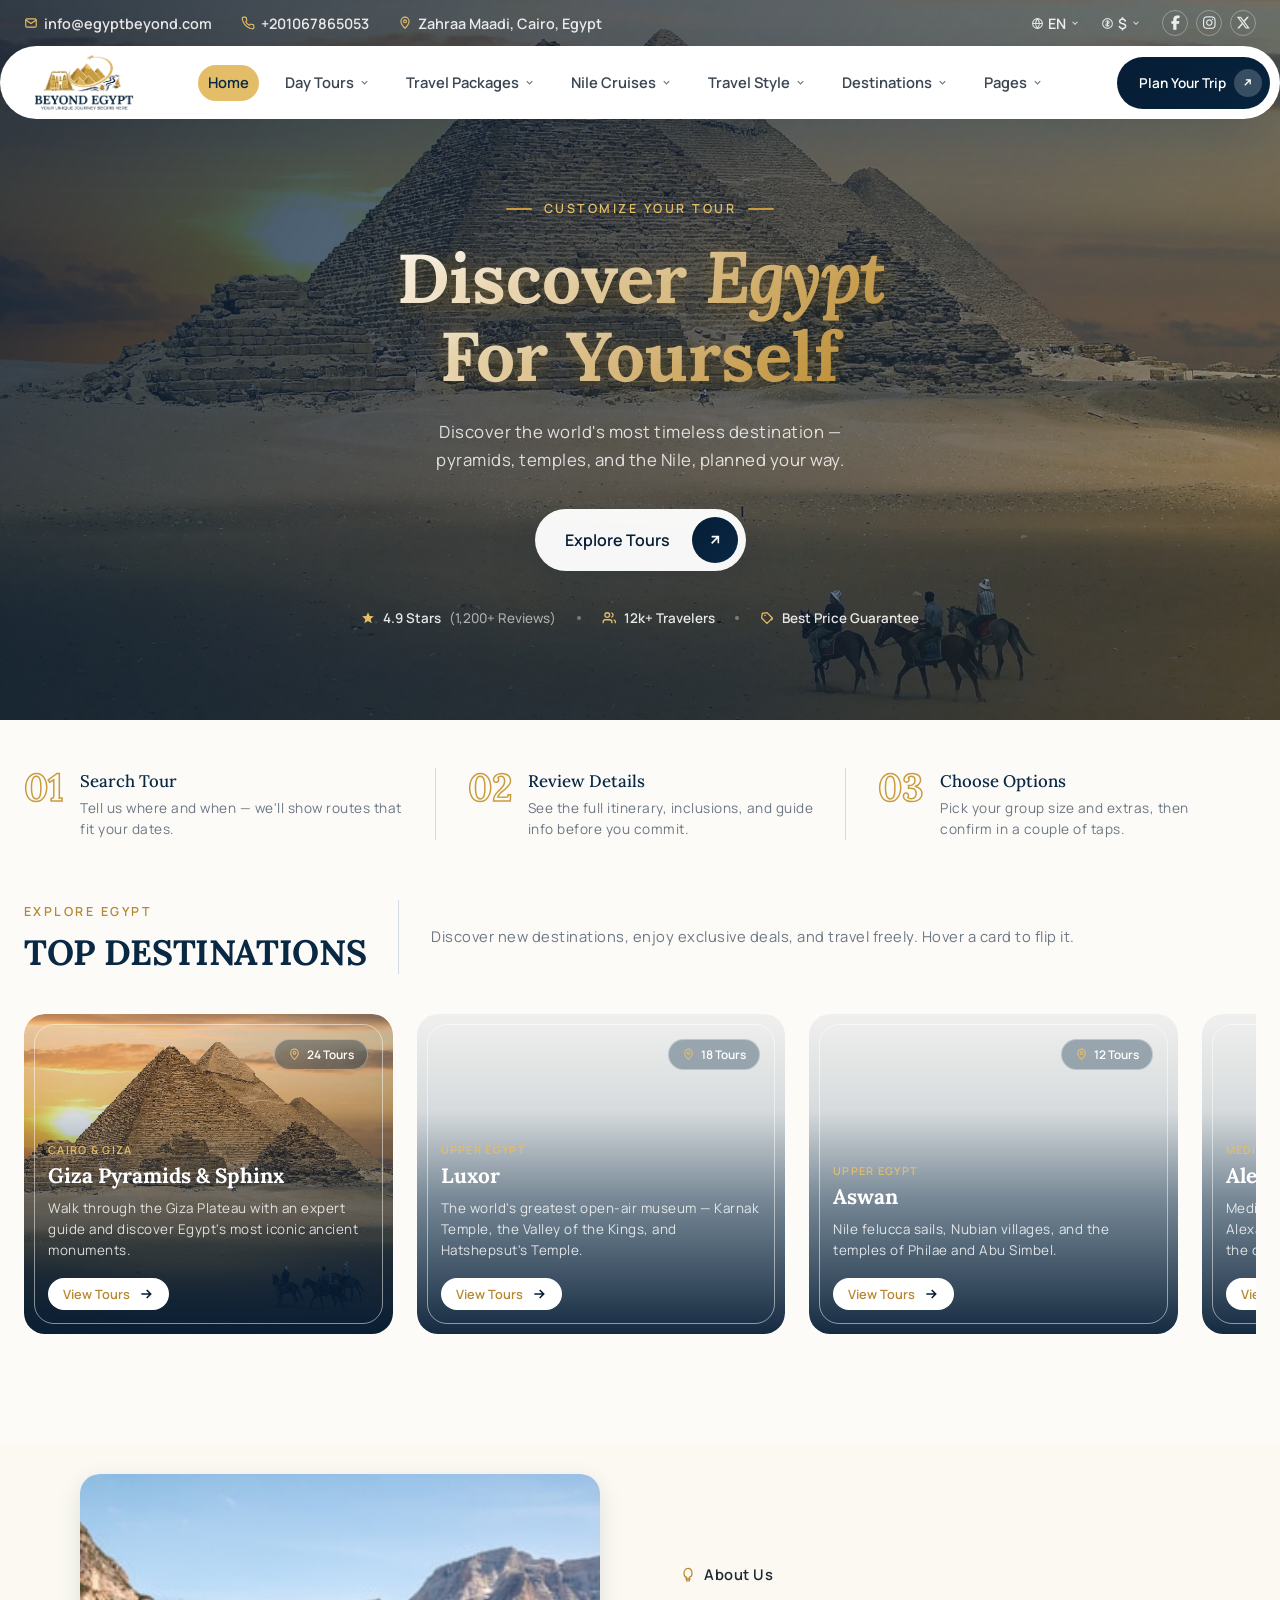
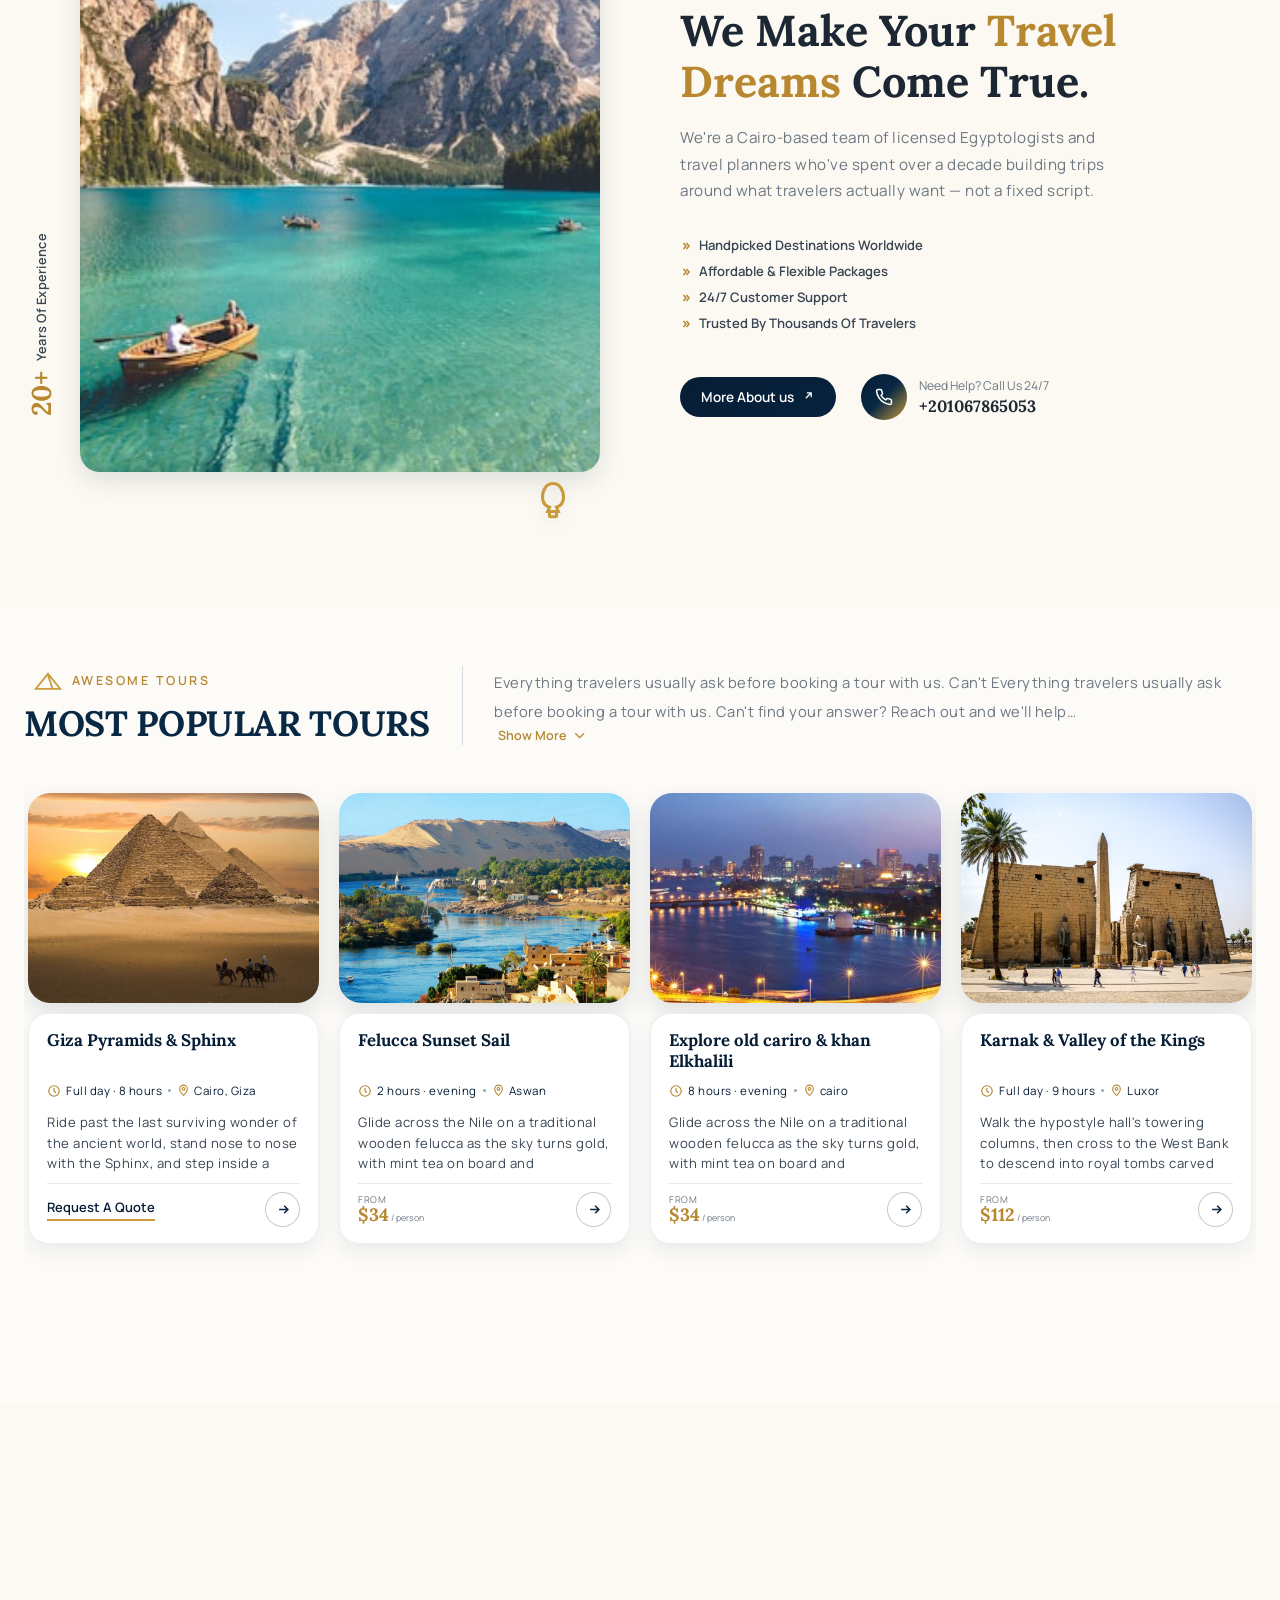
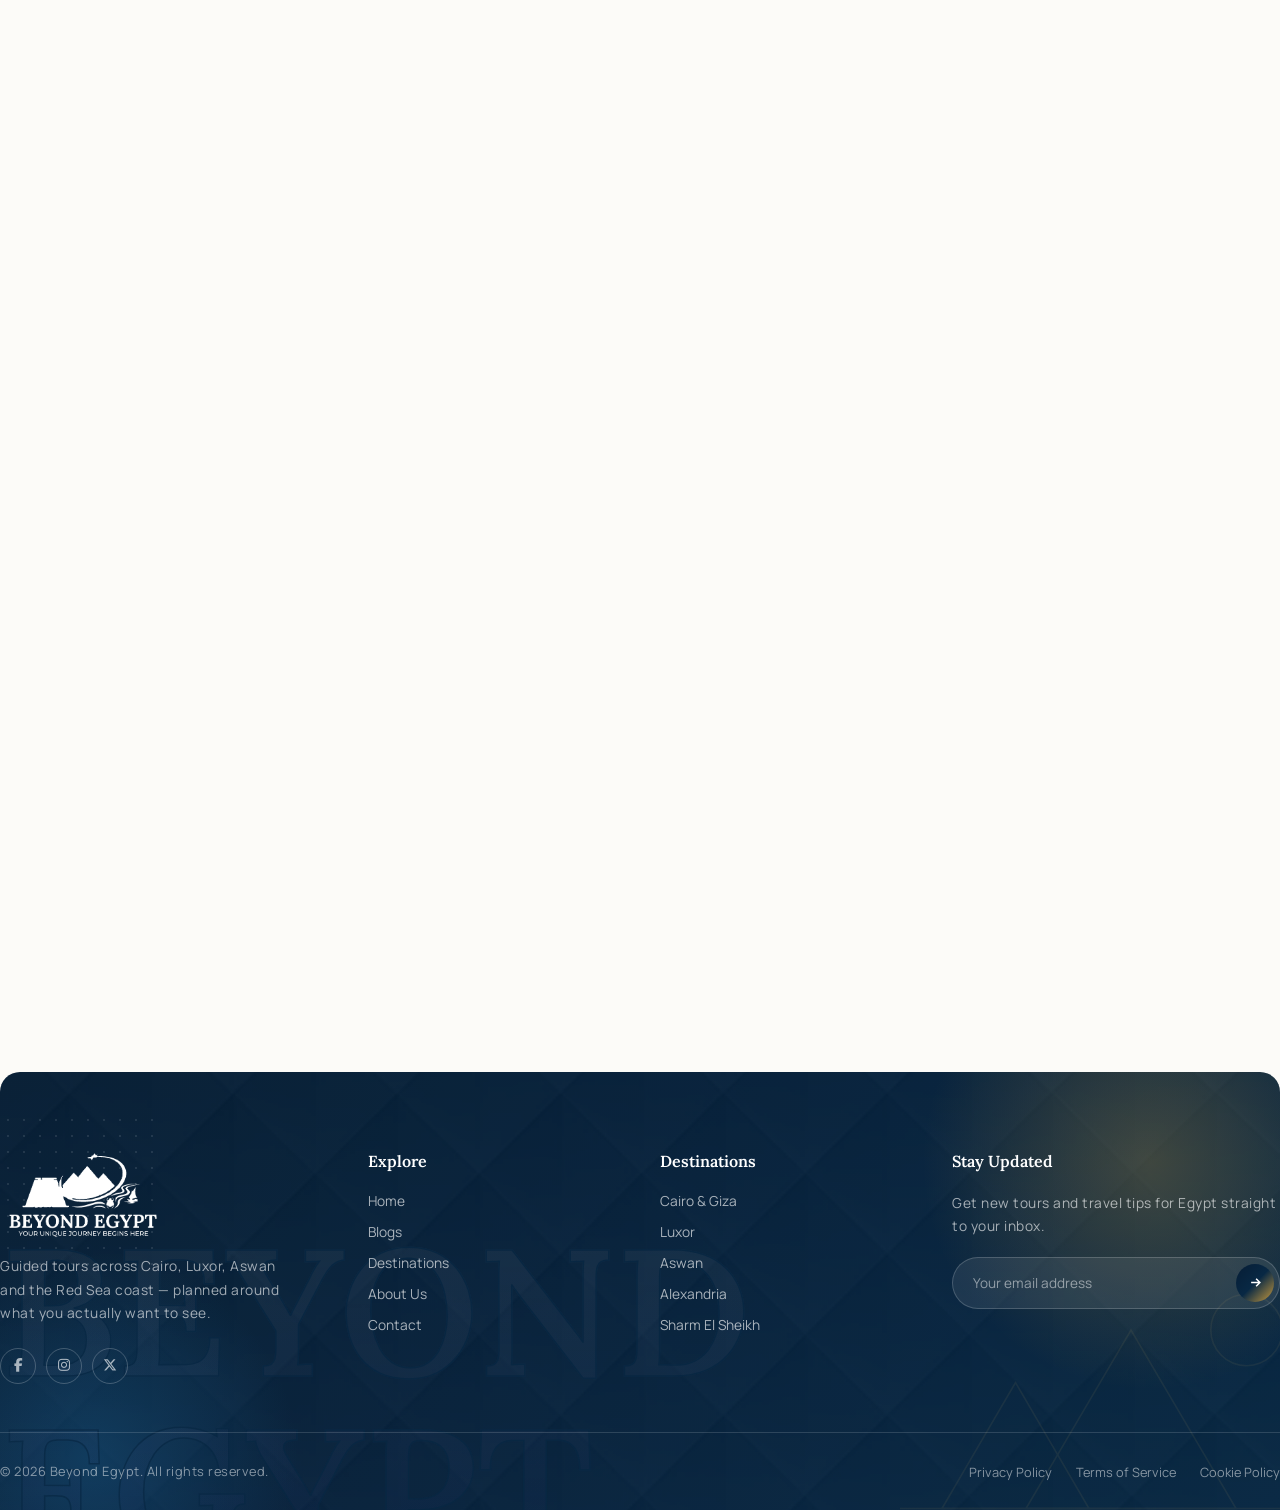
==== index.html @ 31d4fe78 "init project init project" ====
<!DOCTYPE html>
<html lang="en">

<head>
  <meta charset="UTF-8" />
  <meta name="viewport" content="width=device-width, initial-scale=1, viewport-fit=cover" />

  <title>Beyond Egypt | Guided Pyramid, Nile &amp; Luxor Tours</title>
  <meta name="description"
    content="Book guided Egypt tours with Beyond Egypt — Giza Pyramids day trips, Nile felucca sails, and Luxor &amp; Karnak temple tours with local Egyptologist guides." />
  <meta name="keywords"
    content="Egypt tours, Giza pyramids tour, Cairo day trip, Nile cruise, Luxor tours, Aswan felucca, Egypt travel agency, book Egypt vacation" />
  <meta name="author" content="Beyond Egypt" />
  <meta name="robots" content="index, follow" />
  <link rel="canonical" href="https://www.beyondegypt.com/" />
  <meta name="theme-color" content="#082844" />
  <link rel="preload" as="image" href="assets/images/tours/Pyramids-in-Egypt-webp.webp" fetchpriority="high" />

  <!-- Favicons -->
  <link rel="icon" href="/assets/images/favicon.ico" sizes="any" />
  <link rel="apple-touch-icon" href="/assets/images/favlogo.png" />

  <!-- Open Graph -->
  <meta property="og:type" content="website" />
  <meta property="og:site_name" content="Beyond Egypt" />
  <meta property="og:title" content="Beyond Egypt | Guided Pyramid, Nile &amp; Luxor Tours" />
  <meta property="og:description"
    content="Plan a trip built around what you actually want to see — pyramids, temples, and the Nile — with local Egyptologist guides." />
  <meta property="og:url" content="https://www.beyondegypt.com/" />
  <meta property="og:image" content="https://www.beyondegypt.com/assets/images/tours/Pyramids-in-Egypt-webp.webp" />
  <meta property="og:image:width" content="1200" />
  <meta property="og:image:height" content="630" />
  <meta property="og:locale" content="en_US" />

  <!-- Twitter -->
  <meta name="twitter:card" content="summary_large_image" />
  <meta name="twitter:title" content="Beyond Egypt | Guided Pyramid, Nile &amp; Luxor Tours" />
  <meta name="twitter:description"
    content="Book guided Egypt tours — Giza Pyramids, Nile felucca sails, and Luxor &amp; Karnak temples with local Egyptologist guides." />
  <meta name="twitter:image" content="https://www.beyondegypt.com/assets/images/tours/great-pyramid-webp.webp" />

  <!-- Performance: connect early, preload the LCP image, load fonts without blocking render -->
  <link rel="preconnect" href="https://fonts.googleapis.com" />
  <link rel="preconnect" href="https://fonts.gstatic.com" crossorigin />
  <link rel="preconnect" href="https://cdnjs.cloudflare.com" crossorigin />
  <!-- swiper Css -->
  <link rel="preload" as="style" href="assets/css/librairies/swiper-bundle.min.css"
    onload="this.onload=null;this.rel='stylesheet'">
  <noscript>
    <link rel="stylesheet" href="assets/css/librairies/swiper-bundle.min.css">
  </noscript>
  <!-- fancybox css  -->
  <link rel="preload" as="style" href="assets/css/librairies/fancy-box.css"
    onload="this.onload=null;this.rel='stylesheet'">
  <!-- flatpickr -->
  <link rel="preload" as="style" href="assets/css/librairies/flatpickr.min.css"
    onload="this.onload=null;this.rel='stylesheet'">
  <!-- font-awesome icon -->
  <link rel="preload" as="style" href="assets/fonts/fontawesome/css/all.min.css"
    onload="this.onload=null;this.rel='stylesheet'">
  <!-- global stylesheet -->
  <link rel="stylesheet" href="assets/css/global.css" />
  <!-- home stylesheet -->
  <link rel="stylesheet" href="assets/css/home.css" />

  <!-- Structured data: organization -->
  <script type="application/ld+json">
{
  "@context": "https://schema.org",
  "@type": "TravelAgency",
  "name": "Beyond Egypt",
  "url": "https://www.beyondegypt.com/",
  "logo": "https://www.beyondegypt.com/assets/images/beyonds-logo.png",
  "image": "https://www.beyondegypt.com/assets/images/tours/Pyramids-in-Egypt-webp.webp",
  "priceRange": "$$",
  "areaServed": "Egypt",
  "sameAs": [
    "https://www.facebook.com/beyondegypt",
    "https://www.instagram.com/beyondegypt"
  ]
}
</script>

  <!-- Structured data: website search -->
  <script type="application/ld+json">
{
  "@context": "https://schema.org",
  "@type": "WebSite",
  "name": "Beyond Egypt",
  "url": "https://www.beyondegypt.com/",
  "potentialAction": {
    "@type": "SearchAction",
    "target": "https://www.beyondegypt.com/search?q={search_term_string}",
    "query-input": "required name=search_term_string"
  }
}
</script>

  <!-- Structured data: FAQ section -->
  <script type="application/ld+json">
{
  "@context": "https://schema.org",
  "@type": "FAQPage",
  "mainEntity": [
    {
      "@type": "Question",
      "name": "What kinds of trips do you offer?",
      "acceptedAnswer": { "@type": "Answer", "text": "From single-day city tours to multi-day Nile itineraries — day trips, private guided tours, and fully customized multi-city packages." }
    },
    {
      "@type": "Question",
      "name": "How do I book a trip?",
      "acceptedAnswer": { "@type": "Answer", "text": "Choose a tour, pick your dates and group size, and confirm with a deposit online — the rest is handled by our local team." }
    },
    {
      "@type": "Question",
      "name": "What documents do I need for my trip?",
      "acceptedAnswer": { "@type": "Answer", "text": "A passport valid for at least 6 months past your travel date, plus a visa — which most nationalities can get on arrival." }
    },
    {
      "@type": "Question",
      "name": "Can I change my travel dates after booking?",
      "acceptedAnswer": { "@type": "Answer", "text": "Yes, free of charge up to 14 days before departure, subject to availability on the new dates." }
    },
    {
      "@type": "Question",
      "name": "What's your refund policy?",
      "acceptedAnswer": { "@type": "Answer", "text": "Full refund up to 30 days before your tour, 50% up to 7 days before, and no refund inside 7 days of departure." }
    },
    {
      "@type": "Question",
      "name": "Can I get a custom trip tailored to my preferences?",
      "acceptedAnswer": { "@type": "Answer", "text": "Absolutely — tell us your interests, pace, and budget, and our team will build a private itinerary around them." }
    },
    {
      "@type": "Question",
      "name": "Do you offer group discounts?",
      "acceptedAnswer": { "@type": "Answer", "text": "Yes, groups of 6 or more get tiered pricing — reach out with your group size and we'll send a custom quote." }
    }
  ]
}
</script>
</head>

<body>
  <!--==================================================
          Start: desktop Header
 ================================================== -->
  <header>
    <!-- Start: desktop Header -->
    <div class="header-wrap" id="headerWrap">
      <div class="topbar">
        <div class="wrap topbar__inner">
          <div class="topbar__left">
            <a href="mailto:info@egyptbeyond.com">
              <svg width="14" height="14" viewBox="0 0 24 24" fill="none" stroke="currentColor" stroke-width="2">
                <rect x="3" y="5" width="18" height="14" rx="2" />
                <path d="M3 7l9 6 9-6" />
              </svg>
              info@egyptbeyond.com
            </a>
            <a href="tel:+201067865053">
              <svg width="14" height="14" viewBox="0 0 24 24" fill="none" stroke="currentColor" stroke-width="2">
                <path
                  d="M22 16.92v3a2 2 0 0 1-2.18 2 19.79 19.79 0 0 1-8.63-3.07 19.5 19.5 0 0 1-6-6 19.79 19.79 0 0 1-3.07-8.67A2 2 0 0 1 4.11 2h3a2 2 0 0 1 2 1.72c.13.96.36 1.9.7 2.81a2 2 0 0 1-.45 2.11L8.09 9.91a16 16 0 0 0 6 6l1.27-1.27a2 2 0 0 1 2.11-.45c.91.34 1.85.57 2.81.7A2 2 0 0 1 22 16.92z" />
              </svg>
              +201067865053
            </a>
            <span>
              <svg width="14" height="14" viewBox="0 0 24 24" fill="none" stroke="currentColor" stroke-width="2">
                <path d="M12 21s7-6.5 7-12a7 7 0 1 0-14 0c0 5.5 7 12 7 12z" />
                <circle cx="12" cy="9" r="2.5" />
              </svg>
              Zahraa Maadi, Cairo, Egypt
            </span>
          </div>

          <div class="topbar__right">
            <div class="topbar__dropdown">
              <svg width="13" height="13" viewBox="0 0 24 24" fill="none" stroke="currentColor" stroke-width="2">
                <circle cx="12" cy="12" r="9" />
                <path d="M3 12h18M12 3a15 15 0 0 1 0 18M12 3a15 15 0 0 0 0 18" />
              </svg>
              EN
              <svg width="10" height="10" viewBox="0 0 24 24" fill="none" stroke-width="2.5">
                <path d="M6 9l6 6 6-6" />
              </svg>
              <div class="top-dropdown-menu">
                <a href="#">
                  <picture>
                    <source media="(min-width: 769px)" srcset="https://flagcdn.com/w40/gb.png" sizes="100vw"
                      type="image/png"><img src="https://flagcdn.com/w40/gb.png" alt="EN" sizes="100vw" decoding="async"
                      loading="lazy" fetchpriority="low">
                  </picture> English
                </a>
                <a href="#">
                  <picture>
                    <source media="(min-width: 769px)" srcset="https://flagcdn.com/w40/eg.png" sizes="100vw"
                      type="image/png"><img src="https://flagcdn.com/w40/eg.png" alt="AR" sizes="100vw" decoding="async"
                      loading="lazy" fetchpriority="low">
                  </picture> العربية
                </a>
                <a href="#">
                  <picture>
                    <source media="(min-width: 769px)" srcset="https://flagcdn.com/w40/de.png" sizes="100vw"
                      type="image/png"><img src="https://flagcdn.com/w40/de.png" alt="DE" sizes="100vw" decoding="async"
                      loading="lazy" fetchpriority="low">
                  </picture> Deutsch
                </a>
              </div>
            </div>
            <div class="topbar__dropdown">
              <svg width="13" height="13" viewBox="0 0 24 24" fill="none" stroke="currentColor" stroke-width="2">
                <circle cx="12" cy="12" r="9" />
                <path
                  d="M12 6v12M9 9.5c0-1.4 1.3-2.5 3-2.5s3 1.1 3 2.5-1.3 2.5-3 2.5-3 1.1-3 2.5 1.3 2.5 3 2.5 3-1.1 3-2.5" />
              </svg>
              $
              <svg width="10" height="10" viewBox="0 0 24 24" fill="none" stroke-width="2.5">
                <path d="M6 9l6 6 6-6" />
              </svg>
              <div class="top-dropdown-menu">
                <a href="#"><i class="fa-solid fa-dollar-sign"></i> USD</a>
                <a href="#"><i class="fa-solid fa-euro-sign"></i> EUR</a>
                <a href="#"><i class="fa-solid fa-sterling-sign"></i> GBP</a>
                <a href="#">E£ EGP</a>
              </div>
            </div>
            <div class="topbar__social">
              <a href="#" aria-label="Facebook"><i class="fa-brands fa-facebook-f"></i></a>
              <a href="#" aria-label="Instagram"><i class="fa-brands fa-instagram"></i></a>
              <a href="#" aria-label="X"><i class="fa-brands fa-x-twitter"></i></a>
            </div>
          </div>
        </div>
      </div>

      <div class="nav-pill-wrap">
        <div class="mx-auto flex max-w-7xl">
          <div class="nav-pill w-full">
            <a href="index.html" class="logo">
              <picture>
                <source media="(min-width: 769px)" srcset="assets/images/beyonds-logo.png" sizes="100vw"
                  type="image/png" width="874" height="500"><img title="image" src="assets/images/beyonds-logo.png"
                  alt="Beyond Egypt" sizes="100vw" decoding="async" loading="lazy" fetchpriority="low" width="874"
                  height="500">
              </picture>
            </a>

            <nav>
              <ul class="main-nav" id="mainNav">
                <li><a href="index.html" class="nav-link is-active" aria-current="page">Home</a></li>

                <li>
                  <a href="category.html" class="nav-link">Day Tours
                    <svg class="nav-caret" width="11" height="11" viewBox="0 0 24 24" fill="none" stroke-width="2.5">
                      <path d="M6 9l6 6 6-6" />
                    </svg>
                  </a>
                  <div class="nav-dropdown nav-dropdown--mega">
                     <div class="mega-featured">
                      <a href="category.html" class="mega-featured__img">
                        <picture>
                          <source media="(min-width: 769px)" srcset="assets/images/tours/Pyramids-in-Egypt-webp.webp" sizes="230px" type="image/webp" width="900" height="600">
                          <img src="assets/images/tours/Pyramids-in-Egypt-webp.webp" alt="Explore Egypt day tours" title="Explore Egypt day tours" sizes="230px" decoding="async" loading="lazy" fetchpriority="low" width="900" height="600">
                        </picture>
                        <span class="mega-featured__title">Day Tours</span>
                      </a>
                        <p class="mega-featured__desc">
                       Everything travelers usually ask before booking a tour with us. Can't Everything travelers usually ask before booking a tour with us.  
                        </p>
                    </div>
                    <div class="mega-col mega-col--1">
                      <a href="subcategory.html">Giza Pyramids &amp; Sphinx Tour</a>
                      <a href="subcategory.html">Egyptian Museum Tour</a>
                      <a href="subcategory.html">Old Cairo &amp; Khan El Khalili</a>
                    </div>
                    <div class="mega-col mega-col--2">
                      <a href="subcategory.html">Luxor Day Trip from Cairo</a>
                      <a href="subcategory.html">Alexandria Day Trip</a>
                      <a href="subcategory.html">Abu Simbel Day Trip</a>
                    </div>
                    <a href="category.html" class="mega-view-all">
                      Show All Day Tours
                      <svg width="12" height="12" viewBox="0 0 24 24" fill="none" stroke="currentColor"
                        stroke-width="2.4">
                        <path d="M7 17L17 7M9 7h8v8" />
                      </svg>
                    </a>
                  </div>
                </li>

                <li>
                  <a href="category.html" class="nav-link">Travel Packages
                    <svg class="nav-caret" width="11" height="11" viewBox="0 0 24 24" fill="none" stroke-width="2.5">
                      <path d="M6 9l6 6 6-6" />
                    </svg>
                  </a>
                  <div class="nav-dropdown nav-dropdown--mega">
                    <div class="mega-col mega-col--1">
                      <a href="subcategory.html">5-Day Cairo &amp; Luxor</a>
                      <a href="subcategory.html">8-Day Nile Explorer</a>
                      <a href="subcategory.html">12-Day Grand Egypt</a>
                    </div>
                    <div class="mega-col mega-col--2">
                      <a href="subcategory.html">Honeymoon Package</a>
                      <a href="subcategory.html">Family Package</a>
                    </div>
                    <a href="category.html" class="mega-view-all">
                      Show All Travel Packages
                      <svg width="12" height="12" viewBox="0 0 24 24" fill="none" stroke="currentColor"
                        stroke-width="2.4">
                        <path d="M7 17L17 7M9 7h8v8" />
                      </svg>
                    </a>
                    <div class="mega-featured">
                      <a href="category.html" class="mega-featured__img">
                        <picture>
                          <source media="(min-width: 769px)" srcset="assets/images/tours/49-webp.webp" sizes="230px" type="image/webp" width="900" height="600">
                          <img src="assets/images/tours/49-webp.webp" alt="Egypt travel packages" title="Egypt travel packages" sizes="230px" decoding="async" loading="lazy" fetchpriority="low" width="900" height="600">
                        </picture>
                        <span class="mega-featured__title">Travel Packages</span>
                      </a>
                        <p class="mega-featured__desc">
                       Everything travelers usually ask before booking a tour with us. Can't Everything travelers usually ask before booking a tour with us.  
                        </p>
                    </div>
                  </div>
                </li>

                <li>
                  <a href="category.html" class="nav-link">Nile Cruises
                    <svg class="nav-caret" width="11" height="11" viewBox="0 0 24 24" fill="none" stroke-width="2.5">
                      <path d="M6 9l6 6 6-6" />
                    </svg>
                  </a>
                  <div class="nav-dropdown nav-dropdown--mega">
                    <div class="mega-col mega-col--1">
                      <a href="subcategory.html">4-Day Luxor to Aswan</a>
                      <a href="subcategory.html">5-Day Aswan to Luxor</a>
                    </div>
                    <div class="mega-col mega-col--2">
                      <a href="subcategory.html">7-Day Nile &amp; Lake Nasser</a>
                      <a href="subcategory.html">Luxury Dahabiya Cruise</a>
                    </div>
                    <a href="category.html" class="mega-view-all">
                      Show All Nile Cruises
                      <svg width="12" height="12" viewBox="0 0 24 24" fill="none" stroke="currentColor"
                        stroke-width="2.4">
                        <path d="M7 17L17 7M9 7h8v8" />
                      </svg>
                    </a>
                    <div class="mega-featured">
                      <a href="category.html" class="mega-featured__img">
                        <picture>
                          <source media="(min-width: 769px)" srcset="assets/images/tours/aswan5345.webp" sizes="230px" type="image/webp" width="900" height="600">
                          <img src="assets/images/tours/aswan5345.webp" alt="Nile cruises in Aswan" title="Nile cruises in Aswan" sizes="230px" decoding="async" loading="lazy" fetchpriority="low" width="900" height="600">
                        </picture>
                        <span class="mega-featured__title">Nile Cruises</span>
                      </a>
                        <p class="mega-featured__desc">
                       Everything travelers usually ask before booking a tour with us. Can't Everything travelers usually ask before booking a tour with us.  
                        </p>
                    </div>
                  </div>
                </li>

                <li>
                  <a href="category.html" class="nav-link">Travel Style
                    <svg class="nav-caret" width="11" height="11" viewBox="0 0 24 24" fill="none" stroke-width="2.5">
                      <path d="M6 9l6 6 6-6" />
                    </svg>
                  </a>
                  <div class="nav-dropdown nav-dropdown--mega">
                    <div class="mega-col mega-col--1">
                      <a href="subcategory.html">Private Tours</a>
                      <a href="subcategory.html">Small Group Tours</a>
                      <a href="subcategory.html">Luxury Travel</a>
                    </div>
                    <div class="mega-col mega-col--2">
                      <a href="subcategory.html">Budget Friendly</a>
                      <a href="subcategory.html">Family Friendly</a>
                    </div>
                    <a href="category.html" class="mega-view-all">
                      Show All Travel Styles
                      <svg width="12" height="12" viewBox="0 0 24 24" fill="none" stroke="currentColor"
                        stroke-width="2.4">
                        <path d="M7 17L17 7M9 7h8v8" />
                      </svg>
                    </a>
                    <div class="mega-featured">
                      <a href="category.html" class="mega-featured__img">
                        <picture>
                          <source media="(min-width: 769px)" srcset="assets/images/tours/Egypt Budget Tours-webp.webp" sizes="230px" type="image/webp" width="900" height="600">
                          <img src="assets/images/tours/Egypt Budget Tours-webp.webp" alt="Egypt travel styles" title="Egypt travel styles" sizes="230px" decoding="async" loading="lazy" fetchpriority="low" width="900" height="600">
                        </picture>
                        <span class="mega-featured__title">Travel Style</span>
                      </a>
                        <p class="mega-featured__desc">
                       Everything travelers usually ask before booking a tour with us. Can't Everything travelers usually ask before booking a tour with us.  
                        </p>
                    </div>
                  </div>
                </li>

                <li>
                  <a href="category.html" class="nav-link">Destinations
                    <svg class="nav-caret" width="11" height="11" viewBox="0 0 24 24" fill="none" stroke-width="2.5">
                      <path d="M6 9l6 6 6-6" />
                    </svg>
                  </a>
                  <div class="nav-dropdown nav-dropdown--mega">
                    <div class="mega-col mega-col--1">
                      <a href="subcategory.html">Cairo &amp; Giza</a>
                      <a href="subcategory.html">Luxor</a>
                      <a href="subcategory.html">Aswan</a>
                    </div>
                    <div class="mega-col mega-col--2">
                      <a href="subcategory.html">Alexandria</a>
                      <a href="subcategory.html">Sharm El Sheikh</a>
                    </div>
                    <a href="category.html" class="mega-view-all">
                      Show All Destinations
                      <svg width="12" height="12" viewBox="0 0 24 24" fill="none" stroke="currentColor"
                        stroke-width="2.4">
                        <path d="M7 17L17 7M9 7h8v8" />
                      </svg>
                    </a>
                    <div class="mega-featured">
                      <a href="category.html" class="mega-featured__img">
                        <picture>
                          <source media="(min-width: 769px)" srcset="assets/images/tours/cairo.webp" sizes="230px" type="image/webp" width="900" height="600">
                          <img src="assets/images/tours/cairo.webp" alt="Explore Egypt destinations" title="Explore Egypt destinations" sizes="230px" decoding="async" loading="lazy" fetchpriority="low" width="900" height="600">
                        </picture>
                        <span class="mega-featured__title">Destinations</span>
                      </a>
                        <p class="mega-featured__desc">
                       Everything travelers usually ask before booking a tour with us. Can't Everything travelers usually ask before booking a tour with us.  
                        </p>
                    </div>
                  </div>
                </li>

                <li>
                  <span class="nav-link">Pages
                    <svg class="nav-caret" width="11" height="11" viewBox="0 0 24 24" fill="none" stroke-width="2.5">
                      <path d="M6 9l6 6 6-6" />
                    </svg>
                  </span>
                  <div class="nav-dropdown">
                    <a href="about.html">About Us</a>
                    <a href="blog-category.html">Blogs</a>
                    <a href="free-page.html">Free Page</a>
                    <a href="contact.html">Contact</a>
                  </div>
                </li>
              </ul>
            </nav>

            <div class="nav-pill__actions">
              <a class="btn btn--primary" href="tailor-made.html">
                <span>Plan Your Trip</span>
                <span class="btn__arrow">
                  <svg width="13" height="13" viewBox="0 0 24 24" fill="none" stroke="currentColor" stroke-width="2.4">
                    <path d="M7 17L17 7M9 7h8v8" />
                  </svg>
                </span>
              </a>
              <button class="burger" type="button" id="burgerBtn" aria-label="Open menu">
                <svg width="20" height="20" viewBox="0 0 24 24" fill="none" stroke="currentColor" stroke-width="2.2">
                  <path d="M4 7h16M4 12h16M4 17h16" />
                </svg>
              </button>
            </div>
          </div>
        </div>
      </div>
    </div>
    <!-- End: desktop Header -->

    <!-- Start: Mobile Menu (Viator-style slide-in with drill-down) -->
    <div class="mobile-menu-overlay" id="mobileMenuOverlay"></div>
    <div class="mobile-menu" id="mobileMenu">
      <button class="mobile-menu__close" id="mobileMenuClose" aria-label="Close menu">
        <svg width="16" height="16" viewBox="0 0 24 24" fill="none" stroke="currentColor" stroke-width="2.3">
          <path d="M6 6l12 12M18 6L6 18" />
        </svg>
      </button>
      <a href="index.html" class="mobile-menu__logo">
        <img src="assets/images/beyonds-logo.png" alt="Beyond Egypt">
      </a>
      <div class="mobile-menu__views" id="mobileMenuViews">
        <div class="mobile-menu__panel mobile-menu__panel--main">
          <nav id="mobileCategoryList">
            <div class="mobile-menu__cat-row">
              <a href="index.html" class="mobile-menu__cat-link">Home</a>
            </div>
            <div class="mobile-menu__cat-row" data-cat="day-tours">
              <a href="category.html" class="mobile-menu__cat-link">Day Tours</a>
              <button class="mobile-menu__cat-arrow" aria-label="Show Day Tours subcategories">
                <svg width="15" height="15" viewBox="0 0 24 24" fill="none" stroke="currentColor" stroke-width="2.3">
                  <path d="M9 6l6 6-6 6" />
                </svg>
              </button>
            </div>
            <div class="mobile-menu__cat-row" data-cat="travel-packages">
              <a href="category.html" class="mobile-menu__cat-link">Travel Packages</a>
              <button class="mobile-menu__cat-arrow" aria-label="Show Travel Packages subcategories">
                <svg width="15" height="15" viewBox="0 0 24 24" fill="none" stroke="currentColor" stroke-width="2.3">
                  <path d="M9 6l6 6-6 6" />
                </svg>
              </button>
            </div>
            <div class="mobile-menu__cat-row" data-cat="nile-cruises">
              <a href="category.html" class="mobile-menu__cat-link">Nile Cruises</a>
              <button class="mobile-menu__cat-arrow" aria-label="Show Nile Cruises subcategories">
                <svg width="15" height="15" viewBox="0 0 24 24" fill="none" stroke="currentColor" stroke-width="2.3">
                  <path d="M9 6l6 6-6 6" />
                </svg>
              </button>
            </div>
            <div class="mobile-menu__cat-row" data-cat="travel-style">
              <a href="category.html" class="mobile-menu__cat-link">Travel Style</a>
              <button class="mobile-menu__cat-arrow" aria-label="Show Travel Style subcategories">
                <svg width="15" height="15" viewBox="0 0 24 24" fill="none" stroke="currentColor" stroke-width="2.3">
                  <path d="M9 6l6 6-6 6" />
                </svg>
              </button>
            </div>
            <div class="mobile-menu__cat-row" data-cat="destinations">
              <a href="category.html" class="mobile-menu__cat-link">Destinations</a>
              <button class="mobile-menu__cat-arrow" aria-label="Show Destinations subcategories">
                <svg width="15" height="15" viewBox="0 0 24 24" fill="none" stroke="currentColor" stroke-width="2.3">
                  <path d="M9 6l6 6-6 6" />
                </svg>
              </button>
            </div>
            <div class="mobile-menu__cat-row" data-cat="pages">
              <span class="mobile-menu__cat-link">Pages</span>
              <button class="mobile-menu__cat-arrow" aria-label="Show Pages subcategories">
                <svg width="15" height="15" viewBox="0 0 24 24" fill="none" stroke="currentColor" stroke-width="2.3">
                  <path d="M9 6l6 6-6 6" />
                </svg>
              </button>
            </div>
          </nav>

          <div class="mobile-menu__utilities">
            <div class="mobile-menu__dropdown">
              <button class="mobile-menu__dropdown-toggle" type="button" aria-expanded="false"
                aria-controls="mobileLanguageMenu">
                <span class="mobile-menu__dropdown-label">
                  <svg width="18" height="18" viewBox="0 0 24 24" fill="none" stroke="currentColor"
                    stroke-width="2">
                    <circle cx="12" cy="12" r="9" />
                    <path d="M3 12h18M12 3a15 15 0 0 1 0 18M12 3a15 15 0 0 0 0 18" />
                  </svg>
                  Language <span class="mobile-menu__current-value">EN</span>
                </span>
                <svg class="mobile-menu__dropdown-caret" width="15" height="15" viewBox="0 0 24 24" fill="none"
                  stroke="currentColor" stroke-width="2.4">
                  <path d="M6 9l6 6 6-6" />
                </svg>
              </button>
              <div class="mobile-menu__dropdown-menu" id="mobileLanguageMenu" hidden>
                <a href="EN" type="button" data-value="EN">
                  <img src="https://flagcdn.com/w40/gb.png" alt="English flag" title="English flag" width="20"
                    height="14" loading="lazy"> English
                </a>
                <a href="AR" type="button" data-value="AR">
                  <img src="https://flagcdn.com/w40/eg.png" alt="Arabic flag" title="Arabic flag" width="20"
                    height="14" loading="lazy"> Arabic
                </a>
                <a href="DE" type="button" data-value="DE">
                  <img src="https://flagcdn.com/w40/de.png" alt="German flag" title="German flag" width="20"
                    height="14" loading="lazy"> Deutsch
                </a>
              </div>
            </div>

            <div class="mobile-menu__dropdown">
              <button class="mobile-menu__dropdown-toggle" type="button" aria-expanded="false"
                aria-controls="mobileCurrencyMenu">
                <span class="mobile-menu__dropdown-label">
                  <svg width="18" height="18" viewBox="0 0 24 24" fill="none" stroke="currentColor"
                    stroke-width="2">
                    <circle cx="12" cy="12" r="9" />
                    <path d="M12 6v12M9 9.5c0-1.4 1.3-2.5 3-2.5s3 1.1 3 2.5-1.3 2.5-3 2.5-3 1.1-3 2.5 1.3 2.5 3 2.5 3-1.1 3-2.5" />
                  </svg>
                  Currency <span class="mobile-menu__current-value">USD</span>
                </span>
                <svg class="mobile-menu__dropdown-caret" width="15" height="15" viewBox="0 0 24 24" fill="none"
                  stroke="currentColor" stroke-width="2.4">
                  <path d="M6 9l6 6 6-6" />
                </svg>
              </button>
              <div class="mobile-menu__dropdown-menu" id="mobileCurrencyMenu" hidden>
                <a href="USD" data-value="USD"><span aria-hidden="true">$</span> USD</a>
                <a href="EUR" data-value="EUR"><span aria-hidden="true">€</span> EUR</a>
                <a href="GBP" data-value="GBP"><span aria-hidden="true">£</span> GBP</a>
                <a href="EGP" data-value="EGP"><span aria-hidden="true">E£</span> EGP</a>
              </div>
            </div>

            <a class="btn btn--primary mobile-menu__cta" href="tailor-made.html">
              <span>Plan Your Trip</span>
              <span class="btn__arrow">
                <svg width="13" height="13" viewBox="0 0 24 24" fill="none" stroke="currentColor"
                  stroke-width="2.4">
                  <path d="M7 17L17 7M9 7h8v8" />
                </svg>
              </span>
            </a>
          </div>
        </div>

        <div class="mobile-menu__panel mobile-menu__panel--sub">
          <button class="mobile-menu__back" id="mobileMenuBack">
            <svg width="16" height="16" viewBox="0 0 24 24" fill="none" stroke="currentColor" stroke-width="2.3">
              <path d="M15 6l-6 6 6 6" />
            </svg>
            Back
          </button>

          <div class="mobile-menu__subpanel is-active" data-subpanel="day-tours">
            <p class="mobile-menu__sub-title">Day Tours</p>
            <ul class="mobile-menu__sub-list">
              <li><a href="subcategory.html">Giza Pyramids &amp; Sphinx Tour</a></li>
              <li><a href="subcategory.html">Egyptian Museum Tour</a></li>
              <li><a href="subcategory.html">Old Cairo &amp; Khan El Khalili</a></li>
              <li><a href="subcategory.html">Luxor Day Trip from Cairo</a></li>
              <li><a href="subcategory.html">Alexandria Day Trip</a></li>
              <li><a href="subcategory.html">Abu Simbel Day Trip</a></li>
            </ul>
          </div>

          <div class="mobile-menu__subpanel" data-subpanel="travel-packages">
            <p class="mobile-menu__sub-title">Travel Packages</p>
            <ul class="mobile-menu__sub-list">
              <li><a href="subcategory.html">5-Day Cairo &amp; Luxor</a></li>
              <li><a href="subcategory.html">8-Day Nile Explorer</a></li>
              <li><a href="subcategory.html">12-Day Grand Egypt</a></li>
              <li><a href="subcategory.html">Honeymoon Package</a></li>
              <li><a href="subcategory.html">Family Package</a></li>
            </ul>
          </div>

          <div class="mobile-menu__subpanel" data-subpanel="nile-cruises">
            <p class="mobile-menu__sub-title">Nile Cruises</p>
            <ul class="mobile-menu__sub-list">
              <li><a href="subcategory.html">4-Day Luxor to Aswan</a></li>
              <li><a href="subcategory.html">5-Day Aswan to Luxor</a></li>
              <li><a href="subcategory.html">7-Day Nile &amp; Lake Nasser</a></li>
              <li><a href="subcategory.html">Luxury Dahabiya Cruise</a></li>
            </ul>
          </div>

          <div class="mobile-menu__subpanel" data-subpanel="travel-style">
            <p class="mobile-menu__sub-title">Travel Style</p>
            <ul class="mobile-menu__sub-list">
              <li><a href="subcategory.html">Private Tours</a></li>
              <li><a href="subcategory.html">Small Group Tours</a></li>
              <li><a href="subcategory.html">Luxury Travel</a></li>
              <li><a href="subcategory.html">Budget Friendly</a></li>
              <li><a href="subcategory.html">Family Friendly</a></li>
            </ul>
          </div>

          <div class="mobile-menu__subpanel" data-subpanel="destinations">
            <p class="mobile-menu__sub-title">Destinations</p>
            <ul class="mobile-menu__sub-list">
              <li><a href="subcategory.html">Cairo &amp; Giza</a></li>
              <li><a href="subcategory.html">Luxor</a></li>
              <li><a href="subcategory.html">Aswan</a></li>
              <li><a href="subcategory.html">Alexandria</a></li>
              <li><a href="subcategory.html">Sharm El Sheikh</a></li>
            </ul>
          </div>

          <div class="mobile-menu__subpanel" data-subpanel="pages">
            <p class="mobile-menu__sub-title">Pages</p>
            <ul class="mobile-menu__sub-list">
              <li><a href="about.html">About Us</a></li>
              <li><a href="blog-category.html">Blog</a></li>
              <li><a href="free-page.html">terms and conditions</a></li>
              <li><a href="contact.html">Contact</a></li>
            </ul>
          </div>
        </div>
      </div>
    </div>
    <!-- End: Mobile Menu -->
  </header>
  <!--==================================================
          Start: desktop Header
 ================================================== -->
  <!-- Start: Hero Section -->
  <section class="hero-section">
    <div class="wrap hero-wrap">
      <div class="hero-bg">
        <picture>
          <source media="(min-width: 769px)" srcset="assets/images/tours/Pyramids-in-Egypt-webp.webp" sizes="100vw"
            width="1600" height="900" type="image/webp"><img title="image"
            src="assets/images/tours/Pyramids-in-Egypt-webp.webp" alt="Egyptian coastline and clifftop resort"
            width="1600" height="900" fetchpriority="high" decoding="async" sizes="100vw" loading="eager">
        </picture>
      </div>

      <!-- <div class="hero-wave">
        <svg viewBox="0 0 1440 100" preserveAspectRatio="none">
          <path d="M0,40 C240,90 480,0 720,30 C960,60 1200,90 1440,40 L1440,100 L0,100 Z"></path>
        </svg>
      </div> -->

      <div class="hero-content hero-content--centered">
        <p class="hero-eyebrow"><span class="hero-eyebrow__dash"></span>Customize Your Tour<span
            class="hero-eyebrow__dash"></span></p>

        <h1 class="hero-title">Discover <em>Egypt</em><br>For Yourself</h1>

        <p class="hero-tagline">Discover the world's most timeless destination — pyramids, temples, and the Nile,
          planned your way.</p>

        <a href="category.html" class="hero-cta">
          <span>Explore Tours</span>
          <span class="hero-cta__icon">
            <svg width="16" height="16" viewBox="0 0 24 24" fill="none" stroke="currentColor" stroke-width="2.4">
              <path d="M7 17 17 7M7 7h10v10" />
            </svg>
          </span>
        </a>

        <div class="hero-stats">
          <span class="hero-stats__item">
            <svg width="14" height="14" viewBox="0 0 24 24" fill="currentColor" stroke="none">
              <path d="M12 2l2.9 6.6 7.1.6-5.4 4.7 1.7 7-6.3-3.9L5.7 21l1.7-7L2 9.2l7.1-.6L12 2z" />
            </svg>
            4.9 Stars <span>(1,200+ Reviews)</span>
          </span>
          <span class="hero-stats__dot"></span>
          <span class="hero-stats__item">
            <svg width="14" height="14" viewBox="0 0 24 24" fill="none" stroke="currentColor" stroke-width="2.2">
              <path d="M17 21v-2a4 4 0 0 0-4-4H6a4 4 0 0 0-4 4v2" />
              <circle cx="9" cy="7" r="4" />
              <path d="M23 21v-2a4 4 0 0 0-3-3.87M16 3.13a4 4 0 0 1 0 7.75" />
            </svg>
            12k+ Travelers
          </span>
          <span class="hero-stats__dot"></span>
          <span class="hero-stats__item">
            <svg width="14" height="14" viewBox="0 0 24 24" fill="none" stroke="currentColor" stroke-width="2.2">
              <path d="M20.6 12.6 12 21.2 2.8 12 4 4l8-1.2 8.6 8.8a2 2 0 0 1 0 2.8Z" />
              <circle cx="8.6" cy="7.4" r="1.4" fill="currentColor" stroke="none" />
            </svg>
            Best Price Guarantee
          </span>
        </div>
      </div>
    </div>

    <div class="wrap">
      <div class="steps">
        <div class="step">
          <span class="step__num">01</span>
          <div class="step__body">
            <h4>Search Tour</h4>
            <p>Tell us where and when — we'll show routes that fit your dates.</p>
          </div>
        </div>
        <div class="step">
          <span class="step__num">02</span>
          <div class="step__body">
            <h4>Review Details</h4>
            <p>See the full itinerary, inclusions, and guide info before you commit.</p>
          </div>
        </div>
        <div class="step">
          <span class="step__num">03</span>
          <div class="step__body">
            <h4>Choose Options</h4>
            <p>Pick your group size and extras, then confirm in a couple of taps.</p>
          </div>
        </div>
      </div>
    </div>
  </section>
  <!-- End: Hero Section -->

  <!-- Start: Top Destinations -->
  <!-- Start: Category Flip Grid -->
  <section class="section">
    <div class="wrap">
      <div class="section-title">
        <div class="section-title__main">
          <span class="eyebrow">Explore Egypt</span>
          <h2>Top Destinations</h2>
        </div>
        <div class="section-title__divider"></div>
        <p class="section-title__desc">Discover new destinations, enjoy exclusive deals, and travel freely. Hover a card
          to flip it.</p>
      </div>
      <div class="journey-categories home-categories-slider">
        <div class="swiper home-categories">
          <div class="swiper-wrapper">
            <div class="swiper-slide">
               <a href="subcategory.html" class="flip-card">
              <div class="flip-card__inner">
                 <img src="assets/images/tours/Pyramids-in-Egypt-webp.webp" alt="Giza Pyramids and Sphinx tours"
                      title="Giza Pyramids and Sphinx" width="420" height="520" loading="lazy" decoding="async">

                <div class="flip-card__overlay"></div>

                <span class="flip-card__count">
                  <svg viewBox="0 0 24 24" fill="none" stroke="currentColor" stroke-width="2">
                    <path d="M12 21s7-6.5 7-12a7 7 0 1 0-14 0c0 5.5 7 12 7 12z" />
                    <circle cx="12" cy="9" r="2.5" />
                  </svg>
                  24 Tours
                </span>

                <div class="flip-card__content">
                  <span class="flip-card__eyebrow">Cairo &amp; Giza</span>
                  <h3>Giza Pyramids &amp; Sphinx</h3>
                  <p>Walk through the Giza Plateau with an expert guide and discover Egypt's most iconic ancient
                      monuments.</p>
                  <span class="flip-card__cta">
                    View Tours
                    <svg viewBox="0 0 24 24" fill="none" stroke-width="2.4">
                      <path d="M5 12h14M13 6l6 6-6 6" />
                    </svg>
                  </span>
                </div>
              </div>
            </a>
            </div>

            <div class="swiper-slide">
            <a href="subcategory.html" class="flip-card">
              <div class="flip-card__inner">
                <img src="assets/images/tours/luxor%20temple656.webp"
                    alt="Luxor temples and Valley of the Kings tours"
                    title="Luxor"
                    width="420" height="520"
                    loading="lazy" decoding="async">

                <div class="flip-card__overlay"></div>

                <span class="flip-card__count">
                  <svg viewBox="0 0 24 24" fill="none" stroke="currentColor" stroke-width="2">
                    <path d="M12 21s7-6.5 7-12a7 7 0 1 0-14 0c0 5.5 7 12 7 12z" />
                    <circle cx="12" cy="9" r="2.5" />
                  </svg>
                  18 Tours
                </span>

                <div class="flip-card__content">
                  <span class="flip-card__eyebrow">Upper Egypt</span>
                  <h3>Luxor</h3>
                  <p>The world's greatest open-air museum — Karnak Temple, the Valley of the Kings, and Hatshepsut's Temple.</p>
                  <span class="flip-card__cta">
                    View Tours
                    <svg viewBox="0 0 24 24" fill="none" stroke-width="2.4">
                      <path d="M5 12h14M13 6l6 6-6 6" />
                    </svg>
                  </span>
                </div>
              </div>
            </a>
            </div>

            <div class="swiper-slide">
              <a href="subcategory.html" class="flip-card">
                <div class="flip-card__inner">
                  <img src="assets/images/tours/aswan5345.webp" alt="Aswan felucca and Nubian village tours"
                    title="Aswan" width="420" height="520" loading="lazy" decoding="async">
                  <div class="flip-card__overlay"></div>
                  <span class="flip-card__count">
                    <svg viewBox="0 0 24 24" fill="none" stroke="currentColor" stroke-width="2">
                      <path d="M12 21s7-6.5 7-12a7 7 0 1 0-14 0c0 5.5 7 12 7 12z" />
                      <circle cx="12" cy="9" r="2.5" />
                    </svg>
                    12 Tours
                  </span>
                  <div class="flip-card__content">
                    <span class="flip-card__eyebrow">Upper Egypt</span>
                    <h3>Aswan</h3>
                    <p>Nile felucca sails, Nubian villages, and the temples of Philae and Abu Simbel.</p>
                    <span class="flip-card__cta">
                      View Tours
                      <svg viewBox="0 0 24 24" fill="none" stroke-width="2.4">
                        <path d="M5 12h14M13 6l6 6-6 6" />
                      </svg>
                    </span>
                  </div>
                </div>
              </a>
            </div>

            <div class="swiper-slide">
              <a href="subcategory.html" class="flip-card">
                <div class="flip-card__inner">
                  <img src="assets/images/tours/alexandria0.webp" alt="Alexandria day trip tours" title="Alexandria"
                    width="420" height="520" loading="lazy" decoding="async">
                  <div class="flip-card__overlay"></div>
                  <span class="flip-card__count">
                    <svg viewBox="0 0 24 24" fill="none" stroke="currentColor" stroke-width="2">
                      <path d="M12 21s7-6.5 7-12a7 7 0 1 0-14 0c0 5.5 7 12 7 12z" />
                      <circle cx="12" cy="9" r="2.5" />
                    </svg>
                    9 Tours
                  </span>
                  <div class="flip-card__content">
                    <span class="flip-card__eyebrow">Mediterranean Coast</span>
                    <h3>Alexandria</h3>
                    <p>Mediterranean coastline, the Bibliotheca Alexandrina, and Greco-Roman history along the corniche.</p>
                    <span class="flip-card__cta">
                      View Tours
                      <svg viewBox="0 0 24 24" fill="none" stroke-width="2.4">
                        <path d="M5 12h14M13 6l6 6-6 6" />
                      </svg>
                    </span>
                  </div>
                </div>
              </a>
            </div>

            <div class="swiper-slide">
              <a href="subcategory.html" class="flip-card">
                <div class="flip-card__inner">
                  <img src="assets/images/tours/sharm%20el%20sheikh8698.jpg" alt="Sharm El Sheikh Red Sea tours"
                    title="Sharm El Sheikh" width="420" height="520" loading="lazy" decoding="async">
                  <div class="flip-card__overlay"></div>
                  <span class="flip-card__count">
                    <svg viewBox="0 0 24 24" fill="none" stroke="currentColor" stroke-width="2">
                      <path d="M12 21s7-6.5 7-12a7 7 0 1 0-14 0c0 5.5 7 12 7 12z" />
                      <circle cx="12" cy="9" r="2.5" />
                    </svg>
                    15 Tours
                  </span>
                  <div class="flip-card__content">
                    <span class="flip-card__eyebrow">Red Sea</span>
                    <h3>Sharm El Sheikh</h3>
                    <p>Red Sea reefs, diving, quad safaris, and beach resorts along the Sinai coastline.</p>
                    <span class="flip-card__cta">
                      View Tours
                      <svg viewBox="0 0 24 24" fill="none" stroke-width="2.4">
                        <path d="M5 12h14M13 6l6 6-6 6" />
                      </svg>
                    </span>
                  </div>
                </div>
              </a>
            </div>

            <div class="swiper-slide">
              <a href="subcategory.html" class="flip-card">
                <div class="flip-card__inner">
                  <img src="assets/images/tours/aswan4545.webp" alt="Old Cairo and Khan El Khalili bazaar tours"
                    title="Old Cairo &amp; Khan El Khalili" width="420" height="520" loading="lazy" decoding="async">
                  <div class="flip-card__overlay"></div>
                  <span class="flip-card__count">
                    <svg viewBox="0 0 24 24" fill="none" stroke="currentColor" stroke-width="2">
                      <path d="M12 21s7-6.5 7-12a7 7 0 1 0-14 0c0 5.5 7 12 7 12z" />
                      <circle cx="12" cy="9" r="2.5" />
                    </svg>
                    6 Tours
                  </span>
                  <div class="flip-card__content">
                    <span class="flip-card__eyebrow">Cairo &amp; Giza</span>
                    <h3>Old Cairo &amp; Khan El Khalili</h3>
                    <p>Coptic Cairo's ancient churches and the spice-scented alleys of Khan El Khalili bazaar.</p>
                    <span class="flip-card__cta">
                      View Tours
                      <svg viewBox="0 0 24 24" fill="none" stroke-width="2.4">
                        <path d="M5 12h14M13 6l6 6-6 6" />
                      </svg>
                    </span>
                  </div>
                </div>
              </a>
            </div>
          </div>
        </div>
                <button class="home-categories-prev" type="button" aria-label="Previous categories">
          <svg viewBox="0 0 24 24" fill="none" stroke="currentColor" stroke-width="2.2">
            <path d="M15 18l-6-6 6-6" />
          </svg>
        </button>
        <button class="home-categories-next" type="button" aria-label="Next categories">
          <svg viewBox="0 0 24 24" fill="none" stroke="currentColor" stroke-width="2.2">
            <path d="M9 6l6 6-6 6" />
          </svg>
        </button>
      </div>
    </div>
  </section>
  <!-- End: Category Flip Grid -->
  <!-- End: Top Destinations -->

  <!-- Start: About Section -->
  <section class="about-section">
    <!-- <div class="about-v2-arc"></div> -->
    <div class="wrap about-v2-grid">
      <div class="about-v2-media">
        <div class="about-v2-stat">
          <strong>20+</strong>
          <span>Years Of Experience</span>
        </div>

        <div class="about-v2-main">
          <picture>
            <source media="(min-width: 769px)" srcset="assets/images/tours/visiting-place2.jpg" sizes="100vw"
              width="480" height="600" type="image/jpeg"><img title="image"
              src="assets/images/tours/visiting-place2.jpg" alt="Travelers exploring ancient ruins in Egypt" width="480"
              height="600" loading="lazy" decoding="async" sizes="100vw" fetchpriority="low">
          </picture>
        </div>

        <div class="about-v2-balloon">
          <svg viewBox="0 0 24 24" fill="none" stroke="currentColor" stroke-width="1.8">
            <path d="M12 2C8 2 6 6 6 10a6 6 0 0 0 4 5.6L9 18h6l-1-2.4A6 6 0 0 0 18 10c0-4-2-8-6-8z" />
            <rect x="10" y="18" width="4" height="3" rx="0.5" />
          </svg>
        </div>
      </div>

      <div class="about-v2-content">
        <p class="eyebrow-row">
          <svg width="16" height="16" viewBox="0 0 24 24" fill="none" stroke="currentColor" stroke-width="1.8">
            <path d="M12 2C8 2 6 6 6 10a6 6 0 0 0 4 5.6L9 18h6l-1-2.4A6 6 0 0 0 18 10c0-4-2-8-6-8z" />
            <rect x="10" y="18" width="4" height="3" rx="0.5" />
          </svg>
          <span>About Us</span>
        </p>
        <h2>We Make Your <em>Travel Dreams</em> Come True.</h2>
        <p class="desc">We're a Cairo-based team of licensed Egyptologists and travel planners who've spent over a
          decade building trips around what travelers actually want — not a fixed script.</p>
          <ul class="about-v2-checklist">
            <li>
              <span class="chev"><svg width="12" height="12" viewBox="0 0 24 24" fill="none" stroke="currentColor"
                  stroke-width="3">
                  <path d="M7 6l5 6-5 6M13 6l5 6-5 6" />
                </svg></span>
              Handpicked Destinations Worldwide
            </li>
            <li>
              <span class="chev"><svg width="12" height="12" viewBox="0 0 24 24" fill="none" stroke="currentColor"
                  stroke-width="3">
                  <path d="M7 6l5 6-5 6M13 6l5 6-5 6" />
                </svg></span>
              Affordable &amp; Flexible Packages
            </li>
            <li>
              <span class="chev"><svg width="12" height="12" viewBox="0 0 24 24" fill="none" stroke="currentColor"
                  stroke-width="3">
                  <path d="M7 6l5 6-5 6M13 6l5 6-5 6" />
                </svg></span>
              24/7 Customer Support
            </li>
            <li>
              <span class="chev"><svg width="12" height="12" viewBox="0 0 24 24" fill="none" stroke="currentColor"
                  stroke-width="3">
                  <path d="M7 6l5 6-5 6M13 6l5 6-5 6" />
                </svg></span>
              Trusted By Thousands Of Travelers
            </li>
          </ul>
        <div class="about-v2-cta-row">
          <a href="about.html" class="btn btn--primary">
            <span>More About us</span>
            <span class="btn__arrow">
              <svg width="13" height="13" viewBox="0 0 24 24" fill="none" stroke="currentColor" stroke-width="2.4">
                <path d="M7 17L17 7M9 7h8v8" />
              </svg>
            </span>
          </a>
          <div class="about-v2-phone">
            <div class="about-v2-phone__icon">
              <svg width="18" height="18" viewBox="0 0 24 24" fill="none" stroke="currentColor" stroke-width="2">
                <path
                  d="M22 16.92v3a2 2 0 0 1-2.18 2 19.79 19.79 0 0 1-8.63-3.07 19.5 19.5 0 0 1-6-6 19.79 19.79 0 0 1-3.07-8.67A2 2 0 0 1 4.11 2h3a2 2 0 0 1 2 1.72c.13.96.36 1.9.7 2.81a2 2 0 0 1-.45 2.11L8.09 9.91a16 16 0 0 0 6 6l1.27-1.27a2 2 0 0 1 2.11-.45c.91.34 1.85.57 2.81.7A2 2 0 0 1 22 16.92z" />
              </svg>
            </div>
            <div class="about-v2-phone-text">
              <span>Need Help? Call Us 24/7</span>
              <strong>+201067865053</strong>
            </div>
          </div>
        </div>
      </div>
    </div>
  </section>
  <!-- End: About Section -->

  <!-- Start: tours Section -->
  <section class="tours-section" id="tours">
    <div class="wrap">
      <div class="section-title">
        <div class="section-title__main">
          <span class="eyebrow">
            <picture>
              <source media="(min-width: 769px)" srcset="assets/images/pryamids.svg" sizes="100vw" type="image/svg+xml"
                width="490" height="490"><img title="image" src="assets/images/pryamids.svg" alt="Section Icon"
                sizes="100vw" decoding="async" loading="lazy" fetchpriority="low" width="490" height="490">
            </picture> Awesome
            Tours
          </span>
          <h2>Most Popular Tours</h2>
        </div>
        <div class="section-title__divider"></div>
        <p class="js-readmore section-title__desc">Everything travelers usually ask before booking a tour with us. Can't
          Everything travelers usually ask before booking a tour with us. Can't
          find your
          answer? Reach out and we'll help directly.</p>
      </div>
      <div class="tours">
        <article class="tour-card" tabindex="0">

          <div class="photo">
            <a href="tour-details.html">
              <picture>
                <source media="(min-width: 769px)" srcset="assets/images/tours/Pyramids-in-Egypt-webp.webp"
                  sizes="100vw" type="image/webp" width="1920" height="1200"><img title="image"
                  src="assets/images/tours/Pyramids-in-Egypt-webp.webp" alt="Giza Pyramids and Sphinx at sunset"
                  sizes="100vw" decoding="async" loading="lazy" fetchpriority="low" width="1920" height="1200">
              </picture>
              <span class="photo__stamp">Giza · Cairo</span>
            </a>
          </div>

          <div class="info">
            <a href="tour-details.html">
              <h3 class="info__title">Giza Pyramids &amp; Sphinx</h3>
            </a>
            <p class="info__meta">
              <svg width="14" height="14" viewBox="0 0 24 24" fill="none" stroke="currentColor" stroke-width="2">
                <circle cx="12" cy="12" r="9" />
                <path d="M12 7v5l3 3" />
              </svg>
              Full day · 8 hours
              <span class="dot"></span>
              <span class="info__city">
                <svg width="13" height="13" viewBox="0 0 24 24" fill="none" stroke="currentColor" stroke-width="2">
                  <path d="M12 21s7-6.5 7-12a7 7 0 1 0-14 0c0 5.5 7 12 7 12z" />
                  <circle cx="12" cy="9" r="2.5" />
                </svg>
                Cairo, Giza
              </span>
            </p>
            <p class="info__desc">Ride past the last surviving wonder of the ancient world, stand nose to nose with the
              Sphinx, and step inside a 4,500-year-old burial chamber with a private Egyptologist guide.</p>
            <div class="info__footer">
              <a href="tour-details.html#bookingForm" aria-label="Request a quote" class="request-quote-cta">
                Request A Quote
              </a>
              <a class="cta" href="tour-details.html">
                Book tour
                <svg width="14" height="14" viewBox="0 0 24 24" fill="none" stroke="currentColor" stroke-width="2.5">
                  <path d="M5 12h14M13 6l6 6-6 6" />
                </svg>
              </a>
            </div>
          </div>
        </article>

        <article class="tour-card" tabindex="0">

          <div class="photo">
            <a href="tour-details.html">
              <picture>
                <source media="(min-width: 769px)" srcset="assets/images/tours/aswan4545.webp" sizes="100vw"
                  type="image/webp" width="2200" height="1293"><img title="image"
                  src="assets/images/tours/aswan4545.webp" alt="Felucca sailboat on the Nile at sunset" sizes="100vw"
                  decoding="async" loading="lazy" fetchpriority="low" width="2200" height="1293">
              </picture>
              <span class="photo__stamp">Nile · Aswan</span>
            </a>
          </div>

          <div class="info">
            <a href="tour-details.html">
              <h3 class="info__title">Felucca Sunset Sail</h3>
            </a>
            <p class="info__meta">
              <svg width="14" height="14" viewBox="0 0 24 24" fill="none" stroke="currentColor" stroke-width="2">
                <circle cx="12" cy="12" r="9" />
                <path d="M12 7v5l3 3" />
              </svg>
              2 hours · evening
              <span class="dot"></span>
              <span class="info__city">
                <svg width="13" height="13" viewBox="0 0 24 24" fill="none" stroke="currentColor" stroke-width="2">
                  <path d="M12 21s7-6.5 7-12a7 7 0 1 0-14 0c0 5.5 7 12 7 12z" />
                  <circle cx="12" cy="9" r="2.5" />
                </svg>
                Aswan
              </span>
            </p>
            <p class="info__desc">Glide across the Nile on a traditional wooden felucca as the sky turns gold, with mint
              tea on board and Elephantine Island drifting past on either side.</p>
            <div class="info__footer">
              <div class="info__price"><span class="from">From</span><strong>$34</strong><small>/ person</small></div>
              <a class="cta" href="tour-details.html">
                Book tour
                <svg width="14" height="14" viewBox="0 0 24 24" fill="none" stroke="currentColor" stroke-width="2.5">
                  <path d="M5 12h14M13 6l6 6-6 6" />
                </svg>
              </a>
            </div>
          </div>
        </article>
        <article class="tour-card" tabindex="0">

          <div class="photo">
            <a href="tour-details.html">
              <picture>
                <source media="(min-width: 769px)" srcset="assets/images/tours/cairo night657657.jpg" sizes="100vw"
                  type="image/jpeg" width="1020" height="340"><img title="image"
                  src="assets/images/tours/cairo night657657.jpg" alt="Felucca sailboat on the Nile at sunset"
                  sizes="100vw" decoding="async" loading="lazy" fetchpriority="low" width="1020" height="340">
              </picture>
              <span class="photo__stamp">Cairo · Giza</span>
            </a>
          </div>

          <div class="info">
            <a href="tour-details.html">
              <h3 class="info__title">Explore old cariro & khan Elkhalili</h3>
            </a>
            <p class="info__meta">
              <svg width="14" height="14" viewBox="0 0 24 24" fill="none" stroke="currentColor" stroke-width="2">
                <circle cx="12" cy="12" r="9" />
                <path d="M12 7v5l3 3" />
              </svg>
              8 hours · evening
              <span class="dot"></span>
              <span class="info__city">
                <svg width="13" height="13" viewBox="0 0 24 24" fill="none" stroke="currentColor" stroke-width="2">
                  <path d="M12 21s7-6.5 7-12a7 7 0 1 0-14 0c0 5.5 7 12 7 12z" />
                  <circle cx="12" cy="9" r="2.5" />
                </svg>
                cairo
              </span>
            </p>
            <p class="info__desc">Glide across the Nile on a traditional wooden felucca as the sky turns gold, with mint
              tea on board and Elephantine Island drifting past on either side.</p>
            <div class="info__footer">
              <div class="info__price"><span class="from">From</span><strong>$34</strong><small>/ person</small></div>
              <a class="cta" href="tour-details.html">
                Book tour
                <svg width="14" height="14" viewBox="0 0 24 24" fill="none" stroke="currentColor" stroke-width="2.5">
                  <path d="M5 12h14M13 6l6 6-6 6" />
                </svg>
              </a>
            </div>
          </div>
        </article>
        <article class="tour-card" tabindex="0">

          <div class="photo">
            <a href="tour-details.html">
              <picture>
                <source media="(min-width: 769px)" srcset="assets/images/tours/luxor temple67.jpg" sizes="100vw"
                  type="image/jpeg" width="1024" height="683"><img title="image"
                  src="assets/images/tours/luxor temple67.jpg" alt="Temple columns at Karnak, Luxor" sizes="100vw"
                  decoding="async" loading="lazy" fetchpriority="low" width="1024" height="683">
              </picture>
              <span class="photo__stamp">Karnak · Luxor</span>
            </a>
          </div>

          <div class="info">
            <a href="tour-details.html">
              <h3 class="info__title">Karnak &amp; Valley of the Kings</h3>
            </a>
            <p class="info__meta">
              <svg width="14" height="14" viewBox="0 0 24 24" fill="none" stroke="currentColor" stroke-width="2">
                <circle cx="12" cy="12" r="9" />
                <path d="M12 7v5l3 3" />
              </svg>
              Full day · 9 hours
              <span class="dot"></span>
              <span class="info__city">
                <svg width="13" height="13" viewBox="0 0 24 24" fill="none" stroke="currentColor" stroke-width="2">
                  <path d="M12 21s7-6.5 7-12a7 7 0 1 0-14 0c0 5.5 7 12 7 12z" />
                  <circle cx="12" cy="9" r="2.5" />
                </svg>
                Luxor
              </span>
            </p>
            <p class="info__desc">Walk the hypostyle hall's towering columns, then cross to the West Bank to descend
              into royal tombs carved deep into the Valley of the Kings.</p>
            <div class="info__footer">
              <div class="info__price"><span class="from">From</span><strong>$112</strong><small>/ person</small></div>
              <a class="cta" href="tour-details.html">
                Book tour
                <svg width="14" height="14" viewBox="0 0 24 24" fill="none" stroke="currentColor" stroke-width="2.5">
                  <path d="M5 12h14M13 6l6 6-6 6" />
                </svg>
              </a>
            </div>
          </div>
        </article>
      </div>

    </div>
  </section>
  <!-- end: tours Section -->
  <!-- Start: Services Section -->
  <section class="services-section">
    <div class="wrap">
      <div class="section-title">
        <div class="section-title__main">
          <span class="eyebrow">
            <picture>
              <source media="(min-width: 769px)" srcset="assets/images/pryamids.svg" sizes="100vw" type="image/svg+xml"
                width="490" height="490"><img title="image" src="assets/images/pryamids.svg" alt="What We Offer Icon"
                sizes="100vw" decoding="async" loading="lazy" fetchpriority="low" width="490" height="490">
            </picture> What We
            Offer
          </span>
          <h2>Our Services</h2>
        </div>
        <div class="section-title__divider"></div>
        <p class="js-readmore section-title__desc">Everything handled end-to-end, from the moment you land to the moment
          you fly
          home. Hover a service for a closer look.</p>
      </div>

      <div class="services-grid" id="servicesGrid">

        <div class="service-box">
          <span class="service-box__index">01</span>
          
          <div class="service-box__content">
            <div class="service-box__icon"><i class="fa-solid fa-compass"></i></div>
            <h3 class="service-box__title">Guided Tours</h3>
            <p class="service-box__desc">Private and small-group tours led by licensed Egyptologists who bring the
              history to life with vivid stories, local insight, and flexible pacing.</p>
          </div>
        </div>
        <div class="service-box">
          <span class="service-box__index">02</span>
          
          <div class="service-box__content">
            <div class="service-box__icon"><i class="fa-solid fa-hotel"></i></div>
            <h3 class="service-box__title">Hotel &amp; Stay Booking</h3>
            <p class="service-box__desc">Hand-picked hotels and Nile-view stays, matched to your budget and itinerary,
              with comfort, convenience, and memorable locations in mind.Hand-picked hotels and Nile-view stays, matched to your budget and itinerary,
              with comfort, convenience, and memorable locations in mind.Hand-picked hotels and Nile-view stays, matched to your budget and itinerary,</p>
          </div>
        </div>

        <div class="service-box">
          <span class="service-box__index">03</span>
          
          <div class="service-box__content">
            <div class="service-box__icon"><i class="fa-solid fa-car"></i></div>
            <h3 class="service-box__title">Airport Transfers</h3>
            <p class="service-box__desc">Private pickup and drop-off timed to your flight, with reliable drivers, easy
              meet-and-greet service, and no waiting around for shuttles.</p>
          </div>
        </div>

        <div class="service-box">
          <span class="service-box__index">04</span>
          
          
          <div class="service-box__content">
            <div class="service-box__icon"><i class="fa-solid fa-passport"></i></div>
            <h3 class="service-box__title">Visa Assistance</h3>
            <p class="service-box__desc">A clear document checklist and support so entry requirements never slow you
              down, with guidance from booking to arrival.</p>
          </div>
        </div>

        <div class="service-box">
          <span class="service-box__index">05</span>
          
          
          <div class="service-box__content">
            <div class="service-box__icon"><i class="fa-solid fa-map-location-dot"></i></div>
            <h3 class="service-box__title">Custom Itineraries</h3>
            <p class="service-box__desc">Tell us your pace and interests — we'll build a route that's built around you,
              with the right stops, timing, and experiences.</p>
          </div>
        </div>

        <div class="service-box">
          <span class="service-box__index">06</span>
          
          <div class="service-box__content">
            <div class="service-box__icon"><i class="fa-solid fa-headset"></i></div>
            <h3 class="service-box__title">24/7 Support</h3>
            <p class="service-box__desc">A local team on call throughout your trip for anything that comes up, day or
              night, so you can travel with confidence.</p>
          </div>
        </div>

      </div>
    </div>
    </div>
  </section>
  <!-- End: Services Section -->

  <!-- Start: Featured Tours -->
  <section class="featured-tours section">
    <div class="wrap">
      <div class="section-title">
        <div class="section-title__main">
          <span class="eyebrow">
            <picture>
              <source media="(min-width: 769px)" srcset="assets/images/pryamids.svg" sizes="100vw" type="image/svg+xml"
                width="490" height="490"><img title="image" src="assets/images/pryamids.svg" alt="Section Icon"
                sizes="100vw" decoding="async" loading="lazy" fetchpriority="low" width="490" height="490">
            </picture> Handpicked For
            You
          </span>
          <h2>Featured Tours</h2>
        </div>
        <div class="section-title__divider"></div>
        <p class="js-readmore section-title__desc">Our most booked experiences across Egypt — hover a card for a quick
          look at
          what's included before you book.
        </p>
      </div>

      <div class="tour-grid grid grid-cols-1 md:grid-cols-3 gap-4 p-4">
        <article class="tour-card-v2">
          <a href="tour-details.html">
            <picture>
              <source media="(min-width: 769px)" srcset="assets/images/tours/Pyramids-in-Egypt-webp.webp" sizes="100vw"
                width="420" height="460" type="image/webp"><img title="image"
                src="assets/images/tours/Pyramids-in-Egypt-webp.webp" alt="Giza Pyramids and Sphinx tour" width="420"
                height="460" loading="lazy" decoding="async" sizes="100vw" fetchpriority="low">
            </picture>
          </a>
          <div class="tour-card-v2__top">4.9<small>rating</small></div>
          <div class="tour-card-v2__panel">
            <h3 class="tour-card-v2__title">
              <a href="tour-details.html">
                Giza Pyramids &amp; Sphinx
              </a>
            </h3>
            <div class="tour-card-v2__meta">
              <span>
                <svg width="14" height="14" viewBox="0 0 24 24" fill="none" stroke="currentColor" stroke-width="2">
                  <circle cx="12" cy="12" r="9" />
                  <path d="M12 7v5l3 3" />
                </svg>Full day · 8 hrs</span>
              <span class="dot"></span>
              <span> <svg width="13" height="13" viewBox="0 0 24 24" fill="none" stroke="currentColor" stroke-width="2">
                  <path d="M12 21s7-6.5 7-12a7 7 0 1 0-14 0c0 5.5 7 12 7 12z" />
                  <circle cx="12" cy="9" r="2.5" />
                </svg>Cairo, Giza</span>
            </div>
            <p class="tour-card-v2__desc">Ride past the last surviving wonder of the ancient world and step inside a
              4,500-year-old burial chamber with a private Egyptologist guide.</p>
            <div class="tour-card-v2__footer">
              <a class="request-quote-v2" href="tour-details.html#bookingForm" aria-label="Request a quote">
                Request A Quote
              </a>
              <a class="tour-card-v2__cta" href="tour-details.html" aria-label="Book tour">
                <svg width="14" height="14" viewBox="0 0 24 24" fill="none" stroke-width="2.4">
                  <path d="M5 12h14M13 6l6 6-6 6" />
                </svg>
              </a>
            </div>
          </div>
        </article>

        <article class="tour-card-v2">
          <a href="tour-details.html">
            <picture>
              <source media="(min-width: 769px)" srcset="assets/images/tours/Best Diving Sites in Hurghada668.jpg"
                sizes="100vw" width="420" height="460" type="image/webp"><img title="image"
                src="assets/images/tours/Best Diving Sites in Hurghada668.jpg" alt="Felucca sunset sail on the Nile"
                width="420" height="460" loading="lazy" decoding="async" sizes="100vw" fetchpriority="low">
            </picture>
          </a>
          <div class="tour-card-v2__top">4.8<small>rating</small></div>
          <div class="tour-card-v2__panel">
            <h3 class="tour-card-v2__title"><a href="tour-details.html">Diving in Hurghada</a></h3>
            <div class="tour-card-v2__meta">
              <span>
                <svg width="14" height="14" viewBox="0 0 24 24" fill="none" stroke="currentColor" stroke-width="2">
                  <circle cx="12" cy="12" r="9" />
                  <path d="M12 7v5l3 3" />
                </svg>4 days</span>
              <span class="dot"></span>
              <span> <svg width="13" height="13" viewBox="0 0 24 24" fill="none" stroke="currentColor" stroke-width="2">
                  <path d="M12 21s7-6.5 7-12a7 7 0 1 0-14 0c0 5.5 7 12 7 12z" />
                  <circle cx="12" cy="9" r="2.5" />
                </svg>Hurghada</span>
            </div>
            <p class="tour-card-v2__desc">Glide across the Nile on a traditional wooden felucca as the sky turns gold,
              with mint tea on board.</p>
            <div class="tour-card-v2__footer">
              <div class="tour-card-v2__price"><span class="from">From</span><strong>$34</strong></div>
              <a class="tour-card-v2__cta" href="tour-details.html" aria-label="Book tour">
                <svg width="14" height="14" viewBox="0 0 24 24" fill="none" stroke-width="2.4">
                  <path d="M5 12h14M13 6l6 6-6 6" />
                </svg>
              </a>
            </div>
          </div>
        </article>
        <article class="tour-card-v2">
          <a href="tour-details.html">
            <picture>
              <source media="(min-width: 769px)" srcset="assets/images/tours/aswan4545.webp" sizes="100vw" width="420"
                height="460" type="image/webp"><img title="image" src="assets/images/tours/aswan4545.webp"
                alt="Felucca sunset sail on the Nile" width="420" height="460" loading="lazy" decoding="async"
                sizes="100vw" fetchpriority="low">
            </picture>
          </a>
          <div class="tour-card-v2__top">4.8<small>rating</small></div>
          <div class="tour-card-v2__panel">
            <h3 class="tour-card-v2__title"><a href="tour-details.html">Felucca Sunset Sail</a></h3>
            <div class="tour-card-v2__meta">
              <span>
                <svg width="14" height="14" viewBox="0 0 24 24" fill="none" stroke="currentColor" stroke-width="2">
                  <circle cx="12" cy="12" r="9" />
                  <path d="M12 7v5l3 3" />
                </svg>2 hours · evening</span>
              <span class="dot"></span>
              <span> <svg width="13" height="13" viewBox="0 0 24 24" fill="none" stroke="currentColor" stroke-width="2">
                  <path d="M12 21s7-6.5 7-12a7 7 0 1 0-14 0c0 5.5 7 12 7 12z" />
                  <circle cx="12" cy="9" r="2.5" />
                </svg>Aswan</span>
            </div>
            <p class="tour-card-v2__desc">Glide across the Nile on a traditional wooden felucca as the sky turns gold,
              with mint tea on board.</p>
            <div class="tour-card-v2__footer">
              <div class="tour-card-v2__price"><span class="from">From</span><strong>$34</strong></div>
              <a class="tour-card-v2__cta" href="tour-details.html" aria-label="Book tour">
                <svg width="14" height="14" viewBox="0 0 24 24" fill="none" stroke-width="2.4">
                  <path d="M5 12h14M13 6l6 6-6 6" />
                </svg>
              </a>
            </div>
          </div>
        </article>
        <article class="tour-card-v2">
          <a href="tour-details.html">
            <picture>
              <source media="(min-width: 769px)" srcset="assets/images/tours/Luxor%20Temple675786.jpg" sizes="100vw"
                width="420" height="460" type="image/jpeg"><img title="image"
                src="assets/images/tours/Luxor%20Temple675786.jpg" alt="Karnak temple and Valley of the Kings tour"
                width="420" height="460" loading="lazy" decoding="async" sizes="100vw" fetchpriority="low">
            </picture>
          </a>
          <div class="tour-card-v2__top">5.0<small>rating</small></div>
          <div class="tour-card-v2__panel">
            <h3 class="tour-card-v2__title">
              <a href="tour-details.html">
                Karnak &amp; Valley of Kings
              </a>
            </h3>
            <div class="tour-card-v2__meta">
              <span>
                <svg width="14" height="14" viewBox="0 0 24 24" fill="none" stroke="currentColor" stroke-width="2">
                  <circle cx="12" cy="12" r="9" />
                  <path d="M12 7v5l3 3" />
                </svg>Full day · 9 hrs</span>
              <span class="dot"></span>
              <span> <svg width="13" height="13" viewBox="0 0 24 24" fill="none" stroke="currentColor" stroke-width="2">
                  <path d="M12 21s7-6.5 7-12a7 7 0 1 0-14 0c0 5.5 7 12 7 12z" />
                  <circle cx="12" cy="9" r="2.5" />
                </svg>Luxor</span>
            </div>
            <p class="tour-card-v2__desc">Walk the hypostyle hall's towering columns, then descend into royal tombs
              carved into the Valley of the Kings.</p>
            <div class="tour-card-v2__footer">
              <div class="tour-card-v2__price"><span class="from">From</span><strong>$112</strong></div>
              <a class="tour-card-v2__cta" href="tour-details.html" aria-label="Book tour">
                <svg width="14" height="14" viewBox="0 0 24 24" fill="none" stroke-width="2.4">
                  <path d="M5 12h14M13 6l6 6-6 6" />
                </svg>
              </a>
            </div>
          </div>
        </article>
      </div>
    </div>
  </section>
  <!-- End: Featured Tours -->

  <!-- Start: FAQ Section -->
  <section class="section">
    <div class="wrap">
      <div class="section-title">
        <div class="section-title__main">
          <span class="eyebrow">
            <picture>
              <source media="(min-width: 769px)" srcset="assets/images/pryamids.svg" sizes="100vw" type="image/svg+xml"
                width="490" height="490"><img title="image" src="assets/images/pryamids.svg" alt="Section Icon"
                sizes="100vw" decoding="async" loading="lazy" fetchpriority="low" width="490" height="490">
            </picture> Got
            Questions?
          </span>
          <h2>Frequently Asked</h2>
        </div>
        <div class="section-title__divider"></div>
        <p class="js-readmore section-title__desc">Everything travelers usually ask before booking a tour with us. Can't
          find your
          answer? Reach out and we'll help directly.</p>
      </div>

      <div class="faq-grid">
        <div class="faq-list" id="faqList">
          <div class="faq-item is-open">
            <div class="faq-item__head">
              <span class="faq-item__num">01.</span>
              <h3 class="faq-item__q">What kinds of trips do you offer?</h3>
              <span class="faq-item__arrow"><svg width="13" height="13" viewBox="0 0 24 24" fill="none"
                  stroke-width="2.3">
                  <path d="M7 7h10v10M7 17L17 7" />
                </svg></span>
            </div>
            <div class="faq-item__answer">
              <p>From single-day city tours to multi-day Nile itineraries — day trips, private guided tours, and fully
                customized multi-city packages.</p>
            </div>
          </div>

          <div class="faq-item">
            <div class="faq-item__head">
              <span class="faq-item__num">02.</span>
              <h3 class="faq-item__q">How do I book a trip?</h3>
              <span class="faq-item__arrow"><svg width="13" height="13" viewBox="0 0 24 24" fill="none"
                  stroke-width="2.3">
                  <path d="M7 7h10v10M7 17L17 7" />
                </svg></span>
            </div>
            <div class="faq-item__answer">
              <p>Choose a tour, pick your dates and group size, and confirm with a deposit online — the rest is handled
                by our local team.</p>
            </div>
          </div>

          <div class="faq-item">
            <div class="faq-item__head">
              <span class="faq-item__num">03.</span>
              <h3 class="faq-item__q">What documents do I need for my trip?</h3>
              <span class="faq-item__arrow"><svg width="13" height="13" viewBox="0 0 24 24" fill="none"
                  stroke-width="2.3">
                  <path d="M7 7h10v10M7 17L17 7" />
                </svg></span>
            </div>
            <div class="faq-item__answer">
              <p>A passport valid for at least 6 months past your travel date, plus a visa — which most nationalities
                can get on arrival.</p>
            </div>
          </div>

          <div class="faq-item">
            <div class="faq-item__head">
              <span class="faq-item__num">04.</span>
              <h3 class="faq-item__q">Can I change my travel dates after booking?</h3>
              <span class="faq-item__arrow"><svg width="13" height="13" viewBox="0 0 24 24" fill="none"
                  stroke-width="2.3">
                  <path d="M7 7h10v10M7 17L17 7" />
                </svg></span>
            </div>
            <div class="faq-item__answer">
              <p>Yes, free of charge up to 14 days before departure, subject to availability on the new dates.</p>
            </div>
          </div>

          <div class="faq-item">
            <div class="faq-item__head">
              <span class="faq-item__num">05.</span>
              <h3 class="faq-item__q">What's your refund policy?</h3>
              <span class="faq-item__arrow"><svg width="13" height="13" viewBox="0 0 24 24" fill="none"
                  stroke-width="2.3">
                  <path d="M7 7h10v10M7 17L17 7" />
                </svg></span>
            </div>
            <div class="faq-item__answer">
              <p>Full refund up to 30 days before your tour, 50% up to 7 days before, and no refund inside 7 days of
                departure.</p>
            </div>
          </div>

          <div class="faq-item">
            <div class="faq-item__head">
              <span class="faq-item__num">06.</span>
              <h3 class="faq-item__q">Can I get a custom trip tailored to my preferences?</h3>
              <span class="faq-item__arrow"><svg width="13" height="13" viewBox="0 0 24 24" fill="none"
                  stroke-width="2.3">
                  <path d="M7 7h10v10M7 17L17 7" />
                </svg></span>
            </div>
            <div class="faq-item__answer">
              <p>Absolutely — tell us your interests, pace, and budget, and our team will build a private itinerary
                around them.</p>
            </div>
          </div>

          <div class="faq-item">
            <div class="faq-item__head">
              <span class="faq-item__num">07.</span>
              <h3 class="faq-item__q">Do you offer group discounts?</h3>
              <span class="faq-item__arrow"><svg width="13" height="13" viewBox="0 0 24 24" fill="none"
                  stroke-width="2.3">
                  <path d="M7 7h10v10M7 17L17 7" />
                </svg></span>
            </div>
            <div class="faq-item__answer">
              <p>Yes, groups of 6 or more get tiered pricing — reach out with your group size and we'll send a custom
                quote.</p>
            </div>
          </div>
          <div class="beyond-faq-controls">
            <button class="beyond-faq-toggle-btn">Show More ↓</button>
            <a href="contact.html" class="beyond-faq-cta-link" style="display: none; margin-left: 10px;">
              <svg viewBox="0 0 24 24" fill="none" stroke="currentColor" stroke-width="2" stroke-linecap="round">
                <path d="M21 15a2 2 0 0 1-2 2H7l-4 4V5a2 2 0 0 1 2-2h14a2 2 0 0 1 2 2z"></path>
              </svg>
              Still have questions? Chat with our team →
            </a>
          </div>
        </div>

        <div class="faq-image">
          <div class="faq-image__frame">
            <svg viewBox="0 0 200 200" xmlns="http://www.w3.org/2000/svg" aria-labelledby="t">
              <image href="assets/images/tours/106896752__MG_7633-final_Pompeys_Pillar-webp.webp" x="-20" y="-30"
                width="240" height="240" preserveAspectRatio="xMidYMid meet" clip-path="url(#blobClip)" />
              <clipPath id="blobClip">
                <path
                  d="M43.1,-68.5C56.2,-58.6,67.5,-47.3,72.3,-33.9C77.2,-20.5,75.5,-4.9,74.2,11.3C72.9,27.6,71.9,44.5,63.8,57.2C55.7,69.8,40.6,78.2,25.5,79.2C10.4,80.1,-4.7,73.6,-20.9,69.6C-37.1,65.5,-54.5,63.9,-66,54.8C-77.5,45.8,-83.2,29.3,-85.7,12.3C-88.3,-4.8,-87.7,-22.3,-79.6,-34.8C-71.5,-47.3,-55.8,-54.9,-41.3,-64.2C-26.7,-73.6,-13.4,-84.7,0.8,-86C15,-87.2,29.9,-78.5,43.1,-68.5Z"
                  transform="translate(100 100)" />
              </clipPath>

              <path class="blob"
                d="M43.1,-68.5C56.2,-58.6,67.5,-47.3,72.3,-33.9C77.2,-20.5,75.5,-4.9,74.2,11.3C72.9,27.6,71.9,44.5,63.8,57.2C55.7,69.8,40.6,78.2,25.5,79.2C10.4,80.1,-4.7,73.6,-20.9,69.6C-37.1,65.5,-54.5,63.9,-66,54.8C-77.5,45.8,-83.2,29.3,-85.7,12.3C-88.3,-4.8,-87.7,-22.3,-79.6,-34.8C-71.5,-47.3,-55.8,-54.9,-41.3,-64.2C-26.7,-73.6,-13.4,-84.7,0.8,-86C15,-87.2,29.9,-78.5,43.1,-68.5Z"
                transform="translate(100 100)" fill="url(#imgFill)" />
              <path id="text"
                d="M43.1,-68.5C56.2,-58.6,67.5,-47.3,72.3,-33.9C77.2,-20.5,75.5,-4.9,74.2,11.3C72.9,27.6,71.9,44.5,63.8,57.2C55.7,69.8,40.6,78.2,25.5,79.2C10.4,80.1,-4.7,73.6,-20.9,69.6C-37.1,65.5,-54.5,63.9,-66,54.8C-77.5,45.8,-83.2,29.3,-85.7,12.3C-88.3,-4.8,-87.7,-22.3,-79.6,-34.8C-71.5,-47.3,-55.8,-54.9,-41.3,-64.2C-26.7,-73.6,-13.4,-84.7,0.8,-86C15,-87.2,29.9,-78.5,43.1,-68.5Z"
                transform="translate(100 100)" fill="none" stroke="none" pathLength="100" />

              <text class="text-content">
                <textPath href="#text" startOffset="0%">Check our Awesome Tours now from Beyond Egypt Travel
                  <animate attributeName="startOffset" from="0%" to="100%" dur="15s" repeatCount="indefinite" />
                </textPath>
                <textPath href="#text" startOffset="100%">Check our Awesome Tours now from Beyond Egypt
                  <animate attributeName="startOffset" from="-100%" to="0%" dur="15s" repeatCount="indefinite" />
                </textPath>
              </text>
            </svg>
            <!-- <picture><source media="(min-width: 769px)" srcset="assets/images/tours/visiting-place2.jpg" sizes="100vw" width="480" height="460" type="image/jpeg"><img title="image" src="assets/images/tours/visiting-place2.jpg" alt="Travelers checking a map together" width="480"
              height="460" loading="lazy" decoding="async" sizes="100vw" fetchpriority="low"></picture>
            <div class="faq-review">
              <svg class="faq-review__g" viewBox="0 0 48 48">
                <path fill="#4285F4"
                  d="M45.12 24.5c0-1.56-.14-3.06-.4-4.5H24v8.51h11.84c-.51 2.75-2.06 5.08-4.39 6.64v5.52h7.11c4.16-3.83 6.56-9.47 6.56-16.17z" />
                <path fill="#34A853"
                  d="M24 46c5.94 0 10.92-1.97 14.56-5.33l-7.11-5.52c-1.97 1.32-4.49 2.1-7.45 2.1-5.73 0-10.58-3.87-12.31-9.07H4.34v5.7C7.96 41.07 15.4 46 24 46z" />
                <path fill="#FBBC05"
                  d="M11.69 28.18C11.25 26.86 11 25.45 11 24s.25-2.86.69-4.18v-5.7H4.34C2.85 17.09 2 20.45 2 24s.85 6.91 2.34 9.88l7.35-5.7z" />
                <path fill="#EA4335"
                  d="M24 10.75c3.23 0 6.13 1.11 8.41 3.29l6.31-6.31C34.91 4.18 29.93 2 24 2 15.4 2 7.96 6.93 4.34 14.12l7.35 5.7c1.73-5.2 6.58-9.07 12.31-9.07z" />
              </svg>
              <div>
                <div class="faq-review__stars">
                  <svg width="14" height="14" viewBox="0 0 24 24">
                    <path d="M12 2l3.09 6.26L22 9.27l-5 4.87L18.18 21 12 17.77 5.82 21 7 14.14l-5-4.87 6.91-1.01z" />
                  </svg>
                  <svg width="14" height="14" viewBox="0 0 24 24">
                    <path d="M12 2l3.09 6.26L22 9.27l-5 4.87L18.18 21 12 17.77 5.82 21 7 14.14l-5-4.87 6.91-1.01z" />
                  </svg>
                  <svg width="14" height="14" viewBox="0 0 24 24">
                    <path d="M12 2l3.09 6.26L22 9.27l-5 4.87L18.18 21 12 17.77 5.82 21 7 14.14l-5-4.87 6.91-1.01z" />
                  </svg>
                  <svg width="14" height="14" viewBox="0 0 24 24">
                    <path d="M12 2l3.09 6.26L22 9.27l-5 4.87L18.18 21 12 17.77 5.82 21 7 14.14l-5-4.87 6.91-1.01z" />
                  </svg>
                  <svg width="14" height="14" viewBox="0 0 24 24">
                    <path d="M12 2l3.09 6.26L22 9.27l-5 4.87L18.18 21 12 17.77 5.82 21 7 14.14l-5-4.87 6.91-1.01z" />
                  </svg>
                </div>
                <p class="faq-review__text">4.8/5 Clients Reviews</p>
              </div>
            </div> -->
          </div>
        </div>
      </div>
    </div>
  </section>
  <!-- End: FAQ Section -->

  <!-- Start: Blog Section -->
  <section class="blog-section">
    <div class="wrap">
      <div class="section-title">
        <div class="section-title__main">
          <span class="eyebrow">
            <picture>
              <source media="(min-width: 769px)" srcset="assets/images/pryamids.svg" sizes="100vw" type="image/svg+xml"
                width="490" height="490"><img title="image" src="assets/images/pryamids.svg" alt="Section Icon"
                sizes="100vw" decoding="async" loading="lazy" fetchpriority="low" width="490" height="490">
            </picture> From the
            Blog
          </span>
          <h2>Travel Stories &amp; Guides</h2>
        </div>
        <div class="section-title__divider"></div>
        <p class="js-readmore section-title__desc">Practical guides, packing lists, and stories from the road —
          everything to help
          you plan a smarter trip to Egypt.</p>
      </div>
      <div class="blog-grid">
        <!-- Card 1: Packing List -->
        <article class="blog-card">
          <div class="blog-card__image">
            <a href="blog-details.html">
              <picture>
                <source media="(min-width: 769px)" srcset="assets/images/tours/egypt%20family%20tours-webp.webp"
                  sizes="100vw" width="400" height="210" type="image/webp"><img title="image"
                  src="assets/images/tours/egypt%20family%20tours-webp.webp"
                  alt="Egypt family tours — packing for the desert heat" width="400" height="210" loading="lazy"
                  decoding="async" sizes="100vw" fetchpriority="low">
              </picture>
            </a>
          </div>
          <div class="blog-card__body">
            <div class="blog-card__meta">
              <span><svg xmlns="http://www.w3.org/2000/svg" width="16" height="16" viewBox="0 0 24 24" fill="none"
                  stroke="currentColor" stroke-width="2" stroke-linecap="round" stroke-linejoin="round"
                  class="lucide lucide-calendar text-gold" aria-hidden="true">
                  <path d="M8 2v4"></path>
                  <path d="M16 2v4"></path>
                  <rect width="18" height="18" x="3" y="4" rx="2"></rect>
                  <path d="M3 10h18"></path>
                </svg>Jul 02, 2026</span>
              <span class="dot"></span>
              <span><svg xmlns="http://www.w3.org/2000/svg" width="14" height="14" viewBox="0 0 24 24" fill="none"
                  stroke="currentColor" stroke-width="2" stroke-linecap="round" stroke-linejoin="round"
                  class="lucide lucide-user" aria-hidden="true">
                  <path d="M19 21v-2a4 4 0 0 0-4-4H9a4 4 0 0 0-4 4v2"></path>
                  <circle cx="12" cy="7" r="4"></circle>
                </svg>By Sara Ahmed</span>
            </div>
            <h3 class="blog-card__title">
              <a href="blog-details.html">The Complete Egypt Packing List, By Season</a>
            </h3>
            <p class="blog-card__desc">What to bring for the desert heat, temple visits, and cool Nile evenings —
              without overpacking.</p>
            <a href="blog-details.html" class="blog-card__cta">
              Read Article
              <svg width="14" height="14" viewBox="0 0 24 24" fill="none" stroke="currentColor" stroke-width="2.4">
                <path d="M5 12h14M13 6l6 6-6 6" />
              </svg>
            </a>
          </div>
        </article>

        <!-- Card 2: Best Time to Visit -->
        <article class="blog-card">
          <div class="blog-card__image">
            <a href="blog-details.html">
              <picture>
                <source media="(min-width: 769px)" srcset="assets/images/tours/Pyramids-in-Egypt-webp.webp"
                  sizes="100vw" width="400" height="210" type="image/webp"><img title="image"
                  src="assets/images/tours/Pyramids-in-Egypt-webp.webp" alt="The Great Pyramids of Giza at sunrise"
                  width="400" height="210" loading="lazy" decoding="async" sizes="100vw" fetchpriority="low">
              </picture>
            </a>
          </div>
          <div class="blog-card__body">
            <div class="blog-card__meta">
              <span><svg xmlns="http://www.w3.org/2000/svg" width="16" height="16" viewBox="0 0 24 24" fill="none"
                  stroke="currentColor" stroke-width="2" stroke-linecap="round" stroke-linejoin="round"
                  class="lucide lucide-calendar text-gold" aria-hidden="true">
                  <path d="M8 2v4"></path>
                  <path d="M16 2v4"></path>
                  <rect width="18" height="18" x="3" y="4" rx="2"></rect>
                  <path d="M3 10h18"></path>
                </svg>Jun 18, 2026</span>
              <span class="dot"></span>
              <span><svg xmlns="http://www.w3.org/2000/svg" width="14" height="14" viewBox="0 0 24 24" fill="none"
                  stroke="currentColor" stroke-width="2" stroke-linecap="round" stroke-linejoin="round"
                  class="lucide lucide-user" aria-hidden="true">
                  <path d="M19 21v-2a4 4 0 0 0-4-4H9a4 4 0 0 0-4 4v2"></path>
                  <circle cx="12" cy="7" r="4"></circle>
                </svg>By Karim Mansour</span>
            </div>
            <h3 class="blog-card__title">
              <a href="blog-details.html">Best Time to Visit Egypt: A Month-by-Month Guide</a>
            </h3>
            <p class="blog-card__desc">From mild winters at the Pyramids to blazing summers on the Red Sea — find the
              perfect season for your trip.</p>
            <a href="blog-details.html" class="blog-card__cta">
              Read Article
              <svg width="14" height="14" viewBox="0 0 24 24" fill="none" stroke="currentColor" stroke-width="2.4">
                <path d="M5 12h14M13 6l6 6-6 6" />
              </svg>
            </a>
          </div>
        </article>

        <!-- Card 3: Nile Cruise -->
        <article class="blog-card">
          <div class="blog-card__image">
            <a href="blog-details.html">
              <picture>
                <source media="(min-width: 769px)"
                  srcset="assets/images/tours/Best%20Diving%20Sites%20in%20Hurghada798789.jpg" sizes="100vw" width="400"
                  height="210" type="image/jpeg"><img title="image"
                  src="assets/images/tours/Best%20Diving%20Sites%20in%20Hurghada798789.jpg"
                  alt="Nile river cruise boat drifting at golden hour" width="400" height="210" loading="lazy"
                  decoding="async" sizes="100vw" fetchpriority="low">
              </picture>
            </a>
          </div>
          <div class="blog-card__body">
            <div class="blog-card__meta">
              <span><svg xmlns="http://www.w3.org/2000/svg" width="16" height="16" viewBox="0 0 24 24" fill="none"
                  stroke="currentColor" stroke-width="2" stroke-linecap="round" stroke-linejoin="round"
                  class="lucide lucide-calendar text-gold" aria-hidden="true">
                  <path d="M8 2v4"></path>
                  <path d="M16 2v4"></path>
                  <rect width="18" height="18" x="3" y="4" rx="2"></rect>
                  <path d="M3 10h18"></path>
                </svg>Jun 24, 2026</span>
              <span class="dot"></span>
              <span><svg xmlns="http://www.w3.org/2000/svg" width="14" height="14" viewBox="0 0 24 24" fill="none"
                  stroke="currentColor" stroke-width="2" stroke-linecap="round" stroke-linejoin="round"
                  class="lucide lucide-user" aria-hidden="true">
                  <path d="M19 21v-2a4 4 0 0 0-4-4H9a4 4 0 0 0-4 4v2"></path>
                  <circle cx="12" cy="7" r="4"></circle>
                </svg>By Omar Khaled</span>
            </div>
            <h3 class="blog-card__title"><a href="blog-details.html">Is a Nile Cruise Worth It? An Honest Guide</a></h3>
            <p class="blog-card__desc">What's actually included, how many days you need, and who a Nile cruise is really
              for.</p>
            <a href="blog-details.html" class="blog-card__cta">
              Read Article
              <svg width="14" height="14" viewBox="0 0 24 24" fill="none" stroke="currentColor" stroke-width="2.4">
                <path d="M5 12h14M13 6l6 6-6 6" />
              </svg>
            </a>
          </div>
        </article>

        <!-- Card 4: Red Sea Diving -->
        <article class="blog-card">
          <div class="blog-card__image">
            <a href="blog-details.html">
              <picture>
                <source media="(min-width: 769px)" srcset="assets/images/tours/Diving%20in%20Sharm%20El%20Sheikh.jpeg"
                  sizes="100vw" width="400" height="210" type="image/jpeg"><img title="image"
                  src="assets/images/tours/Diving%20in%20Sharm%20El%20Sheikh.jpeg"
                  alt="Scuba diver exploring coral reefs in Sharm El Sheikh" width="400" height="210" loading="lazy"
                  decoding="async" sizes="100vw" fetchpriority="low">
              </picture>
            </a>
          </div>
          <div class="blog-card__body">
            <div class="blog-card__meta">
              <span><svg xmlns="http://www.w3.org/2000/svg" width="16" height="16" viewBox="0 0 24 24" fill="none"
                  stroke="currentColor" stroke-width="2" stroke-linecap="round" stroke-linejoin="round"
                  class="lucide lucide-calendar text-gold" aria-hidden="true">
                  <path d="M8 2v4"></path>
                  <path d="M16 2v4"></path>
                  <rect width="18" height="18" x="3" y="4" rx="2"></rect>
                  <path d="M3 10h18"></path>
                </svg>Jun 10, 2026</span>
              <span class="dot"></span>
              <span><svg xmlns="http://www.w3.org/2000/svg" width="14" height="14" viewBox="0 0 24 24" fill="none"
                  stroke="currentColor" stroke-width="2" stroke-linecap="round" stroke-linejoin="round"
                  class="lucide lucide-user" aria-hidden="true">
                  <path d="M19 21v-2a4 4 0 0 0-4-4H9a4 4 0 0 0-4 4v2"></path>
                  <circle cx="12" cy="7" r="4"></circle>
                </svg>By Nadia Hassan</span>
            </div>
            <h3 class="blog-card__title"><a href="blog-details.html">Top Diving Spots in the Red Sea You Can't Miss</a>
            </h3>
            <p class="blog-card__desc">From the Blue Hole in Dahab to the vibrant reefs of Ras Mohammed — the ultimate
              diver's checklist.</p>
            <a href="blog-details.html" class="blog-card__cta">
              Read Article
              <svg width="14" height="14" viewBox="0 0 24 24" fill="none" stroke="currentColor" stroke-width="2.4">
                <path d="M5 12h14M13 6l6 6-6 6" />
              </svg>
            </a>
          </div>
        </article>

        <!-- Card 5: Luxor Temple Route -->
        <article class="blog-card">
          <div class="blog-card__image">
            <a href="blog-details.html">
              <picture>
                <source media="(min-width: 769px)" srcset="assets/images/tours/Luxor%20Temple675786.jpg" sizes="100vw"
                  width="400" height="210" type="image/jpeg"><img title="image"
                  src="assets/images/tours/Luxor%20Temple675786.jpg" alt="Columns at a Luxor temple at golden hour"
                  width="400" height="210" loading="lazy" decoding="async" sizes="100vw" fetchpriority="low">
              </picture>
            </a>
          </div>
          <div class="blog-card__body">
            <div class="blog-card__meta">
              <span><svg xmlns="http://www.w3.org/2000/svg" width="16" height="16" viewBox="0 0 24 24" fill="none"
                  stroke="currentColor" stroke-width="2" stroke-linecap="round" stroke-linejoin="round"
                  class="lucide lucide-calendar text-gold" aria-hidden="true">
                  <path d="M8 2v4"></path>
                  <path d="M16 2v4"></path>
                  <rect width="18" height="18" x="3" y="4" rx="2"></rect>
                  <path d="M3 10h18"></path>
                </svg>Jun 15, 2026</span>
              <span class="dot"></span>
              <span><svg xmlns="http://www.w3.org/2000/svg" width="14" height="14" viewBox="0 0 24 24" fill="none"
                  stroke="currentColor" stroke-width="2" stroke-linecap="round" stroke-linejoin="round"
                  class="lucide lucide-user" aria-hidden="true">
                  <path d="M19 21v-2a4 4 0 0 0-4-4H9a4 4 0 0 0-4 4v2"></path>
                  <circle cx="12" cy="7" r="4"></circle>
                </svg>By Sara Ahmed</span>
            </div>
            <h3 class="blog-card__title"><a href="blog-details.html">One Day in Luxor: The Ideal Temple Route</a></h3>
            <p class="blog-card__desc">How to see Karnak, the Valley of the Kings, and Hatshepsut's Temple without
              rushing.</p>
            <a href="blog-details.html" class="blog-card__cta">
              Read Article
              <svg width="14" height="14" viewBox="0 0 24 24" fill="none" stroke="currentColor" stroke-width="2.4">
                <path d="M5 12h14M13 6l6 6-6 6" />
              </svg>
            </a>
          </div>
        </article>
      </div>

    </div>
  </section>
  <!-- End: Blog Section -->
  <!-- Start: CTA Banner Section -->
  <section class="cta-banner-section">
    <div class="wrap">
      <div class="cta-banner">
        <div class="cta-banner__bg">
          <picture>
            <source media="(min-width: 769px)"
              srcset="assets/images/tours/9-Days-Marsa-Alam-Holiday-With-A-Tour-To-Pyramids-And-Old-Cairo-Egypt-Tours-Portal-webp.webp"
              sizes="100vw" width="1400" height="500" type="image/webp"><img title="image"
              src="assets/images/tours/9-Days-Marsa-Alam-Holiday-With-A-Tour-To-Pyramids-And-Old-Cairo-Egypt-Tours-Portal-webp.webp"
              alt="Aerial view of a tropical Red Sea coastline" width="1400" height="500" loading="lazy"
              decoding="async" sizes="100vw" fetchpriority="low">
          </picture>
        </div>

        <div class="cta-banner__content">
          <span class="cta-banner__badge">
            <span class="cta-banner__badge-icon">
              <svg width="14" height="14" viewBox="0 0 24 24" fill="none" stroke="currentColor" stroke-width="2">
                <rect x="3" y="7" width="18" height="13" rx="2" />
                <path d="M8 7V5a2 2 0 0 1 2-2h4a2 2 0 0 1 2 2v2" />
              </svg>
            </span>
            <span>Book Your First Trip</span>
          </span>
          <h2>With Us Your Journey Secured<br>And <em>Seamless</em></h2>
          <a href="tailor-made.html" class="cta-banner__cta">
            Contact Us
            <span class="cta-banner__cta-arrow">
              <svg width="15" height="15" viewBox="0 0 24 24" fill="none" stroke="currentColor" stroke-width="2.4">
                <path d="M7 17L17 7M9 7h8v8" />
              </svg>
            </span>
          </a>
        </div>

        <div class="ticket-mockup">
          <div class="ticket-mockup__row">
            <span class="ticket-mockup__code">Cairo &#8594; Luxor</span>
            <svg width="16" height="16" viewBox="0 0 24 24" fill="none" stroke-width="2">
              <path d="M2 16l20-8-8 20-2-9-9-3z" fill="currentColor" stroke="none" />
            </svg>
          </div>

          <div class="ticket-mockup__route">
            <span>Special Offers </span>
            <svg width="14" height="14" viewBox="0 0 24 24" fill="none" stroke-width="2">
              <path d="M5 13l4 4L19 7" />
            </svg>
          </div>
        </div>
        <div class="plane-shape">
          <picture>
            <source media="(min-width: 769px)" srcset="assets/images/banner-form-h2-1.png" sizes="100vw" width="200"
              height="150" type="image/webp"><img title="image" src="assets/images/banner-form-h2-1.png"
              alt="Aerial view of a tropical Red Sea coastline" width="200" height="150" loading="lazy" decoding="async"
              sizes="100vw" fetchpriority="low">
          </picture>
        </div>

      </div>
    </div>
    </div>
  </section>
  <!-- End: CTA Banner Section -->
  <!-- start: Testimonials Section -->
  <section class="testimonials-section-v2">
   <div class="testi-stage__glow"></div>
    <div class="wrap">
      <div class="section-title">
        <div class="section-title__main">
          <span class="eyebrow">Client Stories</span>
          <h2>What Travelers Say</h2>
        </div>
        <div class="section-title__divider"></div>
        <p class="section-title__desc">Real feedback from travelers who explored Egypt with us.</p>
      </div>
    </div>
    <div class="testi-stage">
    <div class="testimonial-animate">
      <img class="testimonial-img testimonial-img1 back-img" src="assets/images/tripadvisor.png" alt="" loading="lazy" decoding="async">
      <img class="testimonial-img testimonial-img2 back-img" src="assets/images/tripadvisor.png" alt="" loading="lazy" decoding="async">
      <img class="testimonial-img testimonial-img3 back-img" src="assets/images/tripadvisor.png" alt="" loading="lazy" decoding="async">
      <img class="testimonial-img testimonial-img4 back-img" src="assets/images/tripadvisor.png" alt="" loading="lazy" decoding="async">
      <img class="testimonial-img testimonial-img5 back-img" src="assets/images/tripadvisor.png" alt="" loading="lazy" decoding="async">
      <img class="testimonial-img testimonial-img6 back-img" src="assets/images/tripadvisor.png" alt="" loading="lazy" decoding="async">
      <img class="testimonial-img testimonial-img7 back-img" src="assets/images/tripadvisor.png" alt="" loading="lazy" decoding="async">
      <img class="testimonial-img testimonial-img8 back-img" src="assets/images/tripadvisor.png" alt="" loading="lazy" decoding="async">
      <img class="testimonial-img testimonial-img9 back-img" src="assets/images/tripadvisor.png" alt="" loading="lazy" decoding="async">
      <img class="testimonial-img testimonial-img10 back-img" src="assets/images/tripadvisor.png" alt="" loading="lazy" decoding="async">
    </img>
    </div>
    
      <div class="testi-card-wrap">
        <div class="swiper testimonials-swiper">
          <div class="swiper-wrapper">
            <div class="swiper-slide">
              <div class="testimonial-card">
                <span class="testimonial-card__quote-mark">
                  <svg width="34" height="26" viewBox="0 0 34 26" fill="none">
                    <path
                      d="M14 0C7 0 2 5 2 12c0 5.6 3.8 9 8.4 9-1.2 3.4-3.4 5.3-6.2 6v.5h1.2C12.2 26.4 17 21 17 13.6 17 5.6 13 0 6.6 0H14zM31 0c-7 0-12 5-12 12 0 5.6 3.8 9 8.4 9-1.2 3.4-3.4 5.3-6.2 6v.5h1.2C29.2 26.4 34 21 34 13.6 34 5.6 30 0 23.6 0H31z"
                      fill="currentColor" />
                  </svg>
                </span>
                <div class="testimonial-card__stars">
                  <svg width="15" height="15" viewBox="0 0 24 24">
                    <path d="M12 2l3.09 6.26L22 9.27l-5 4.87L18.18 21 12 17.77 5.82 21 7 14.14l-5-4.87 6.91-1.01z" />
                  </svg>
                  <svg width="15" height="15" viewBox="0 0 24 24">
                    <path d="M12 2l3.09 6.26L22 9.27l-5 4.87L18.18 21 12 17.77 5.82 21 7 14.14l-5-4.87 6.91-1.01z" />
                  </svg>
                  <svg width="15" height="15" viewBox="0 0 24 24">
                    <path d="M12 2l3.09 6.26L22 9.27l-5 4.87L18.18 21 12 17.77 5.82 21 7 14.14l-5-4.87 6.91-1.01z" />
                  </svg>
                  <svg width="15" height="15" viewBox="0 0 24 24">
                    <path d="M12 2l3.09 6.26L22 9.27l-5 4.87L18.18 21 12 17.77 5.82 21 7 14.14l-5-4.87 6.91-1.01z" />
                  </svg>
                  <svg width="15" height="15" viewBox="0 0 24 24">
                    <path d="M12 2l3.09 6.26L22 9.27l-5 4.87L18.18 21 12 17.77 5.82 21 7 14.14l-5-4.87 6.91-1.01z" />
                  </svg>
                </div>
                <p class="testimonial-card__text">Our guide at Giza knew exactly when to show up to beat the crowds.
                  Every detail of the trip felt planned around us, not the other way around. so i invite every one to visit egypt with this company and see the difference in every thing </p>
                <div class="testimonial-card__person">
                  <img src="assets/images/tours/49-webp.webp" alt="Emily Carter" width="44" height="44" loading="lazy">
                  <div class="testimonial-card__person-info">
                    <div class="testimonial-card__name">Emily Carter</div>
                    <div class="testimonial-card__role">Cairo &amp; Giza Tour</div>
                  </div>
                </div>
              </div>
            </div>
            <div class="swiper-slide">
              <div class="testimonial-card">
                <span class="testimonial-card__quote-mark">
                  <svg width="34" height="26" viewBox="0 0 34 26" fill="none">
                    <path
                      d="M14 0C7 0 2 5 2 12c0 5.6 3.8 9 8.4 9-1.2 3.4-3.4 5.3-6.2 6v.5h1.2C12.2 26.4 17 21 17 13.6 17 5.6 13 0 6.6 0H14zM31 0c-7 0-12 5-12 12 0 5.6 3.8 9 8.4 9-1.2 3.4-3.4 5.3-6.2 6v.5h1.2C29.2 26.4 34 21 34 13.6 34 5.6 30 0 23.6 0H31z"
                      fill="currentColor" />
                  </svg>
                </span>
                <div class="testimonial-card__stars">
                  <svg width="15" height="15" viewBox="0 0 24 24">
                    <path d="M12 2l3.09 6.26L22 9.27l-5 4.87L18.18 21 12 17.77 5.82 21 7 14.14l-5-4.87 6.91-1.01z" />
                  </svg>
                  <svg width="15" height="15" viewBox="0 0 24 24">
                    <path d="M12 2l3.09 6.26L22 9.27l-5 4.87L18.18 21 12 17.77 5.82 21 7 14.14l-5-4.87 6.91-1.01z" />
                  </svg>
                  <svg width="15" height="15" viewBox="0 0 24 24">
                    <path d="M12 2l3.09 6.26L22 9.27l-5 4.87L18.18 21 12 17.77 5.82 21 7 14.14l-5-4.87 6.91-1.01z" />
                  </svg>
                  <svg width="15" height="15" viewBox="0 0 24 24">
                    <path d="M12 2l3.09 6.26L22 9.27l-5 4.87L18.18 21 12 17.77 5.82 21 7 14.14l-5-4.87 6.91-1.01z" />
                  </svg>
                  <svg width="15" height="15" viewBox="0 0 24 24">
                    <path d="M12 2l3.09 6.26L22 9.27l-5 4.87L18.18 21 12 17.77 5.82 21 7 14.14l-5-4.87 6.91-1.01z" />
                  </svg>
                </div>
                <p class="testimonial-card__text">The felucca sunset sail in Aswan was the highlight of the whole trip.
                  Quiet, beautiful, and nothing like the rushed group tours we'd read about.</p>
                <div class="testimonial-card__person">
                  <img src="assets/images/tours/106896752__MG_7633-final_Pompeys_Pillar-webp.webp" alt="James Whitfield"
                    width="44" height="44" loading="lazy">
                  <div class="testimonial-card__person-info">
                    <div class="testimonial-card__name">James Whitfield</div>
                    <div class="testimonial-card__role">Aswan Felucca Sail</div>
                  </div>
                </div>
              </div>
            </div>
                        <div class="swiper-slide">
              <div class="testimonial-card">
                <span class="testimonial-card__quote-mark">
                  <svg width="34" height="26" viewBox="0 0 34 26" fill="none">
                    <path
                      d="M14 0C7 0 2 5 2 12c0 5.6 3.8 9 8.4 9-1.2 3.4-3.4 5.3-6.2 6v.5h1.2C12.2 26.4 17 21 17 13.6 17 5.6 13 0 6.6 0H14zM31 0c-7 0-12 5-12 12 0 5.6 3.8 9 8.4 9-1.2 3.4-3.4 5.3-6.2 6v.5h1.2C29.2 26.4 34 21 34 13.6 34 5.6 30 0 23.6 0H31z"
                      fill="currentColor" />
                  </svg>
                </span>
                <div class="testimonial-card__stars">
                  <svg width="15" height="15" viewBox="0 0 24 24">
                    <path d="M12 2l3.09 6.26L22 9.27l-5 4.87L18.18 21 12 17.77 5.82 21 7 14.14l-5-4.87 6.91-1.01z" />
                  </svg>
                  <svg width="15" height="15" viewBox="0 0 24 24">
                    <path d="M12 2l3.09 6.26L22 9.27l-5 4.87L18.18 21 12 17.77 5.82 21 7 14.14l-5-4.87 6.91-1.01z" />
                  </svg>
                  <svg width="15" height="15" viewBox="0 0 24 24">
                    <path d="M12 2l3.09 6.26L22 9.27l-5 4.87L18.18 21 12 17.77 5.82 21 7 14.14l-5-4.87 6.91-1.01z" />
                  </svg>
                  <svg width="15" height="15" viewBox="0 0 24 24">
                    <path d="M12 2l3.09 6.26L22 9.27l-5 4.87L18.18 21 12 17.77 5.82 21 7 14.14l-5-4.87 6.91-1.01z" />
                  </svg>
                  <svg width="15" height="15" viewBox="0 0 24 24">
                    <path d="M12 2l3.09 6.26L22 9.27l-5 4.87L18.18 21 12 17.77 5.82 21 7 14.14l-5-4.87 6.91-1.01z" />
                  </svg>
                </div>
                <p class="testimonial-card__text">The felucca sunset sail in Aswan was the highlight of the whole trip.
                  Quiet, beautiful, and nothing like the rushed group tours we'd read about.</p>
                <div class="testimonial-card__person">
                  <img src="assets/images/tours/106896752__MG_7633-final_Pompeys_Pillar-webp.webp" alt="James Whitfield"
                    width="44" height="44" loading="lazy">
                  <div class="testimonial-card__person-info">
                    <div class="testimonial-card__name">James Whitfield</div>
                    <div class="testimonial-card__role">Aswan Felucca Sail</div>
                  </div>
                </div>
              </div>
            </div>
          </div>
        </div>
        <div class="testimonials-progress">
          <button type="button" class="testimonials-nav testimonials-nav--prev" aria-label="Previous testimonial">
            <svg width="18" height="18" viewBox="0 0 24 24" fill="none" stroke="currentColor" stroke-width="2.2" stroke-linecap="round" stroke-linejoin="round">
              <polyline points="15 18 9 12 15 6"></polyline>
            </svg>
          </button>

          <div class="testimonials-progress-track">
            <div class="testimonials-progress-line"></div>
          </div>

          <button type="button" class="testimonials-nav testimonials-nav--next" aria-label="Next testimonial">
            <svg width="18" height="18" viewBox="0 0 24 24" fill="none" stroke="currentColor" stroke-width="2.2" stroke-linecap="round" stroke-linejoin="round">
              <polyline points="9 18 15 12 9 6"></polyline>
            </svg>
          </button>
        </div>
      </div>
  </section>
  <!-- End: Testimonials Section -->

  <!-- Start: Partners Section -->
  <section class="partners-section">
    <div class="wrap">
      <div class="partners-banner" tabindex="0" role="region" aria-label="Partners logos. Drag horizontally to browse">
        <div class="partners-banner__shape partners-banner__shape--1"></div>
        <div class="partners-banner__shape partners-banner__shape--2"></div>
        <div class="partners-banner__shape partners-banner__shape--3"></div>
        <div class="partners-banner__shape partners-banner__shape--4"></div>

        <div class="partners-marquee">
          <div class="partners-track">
            <div class="partner-logo">
              <picture>
                <source media="(min-width: 769px)" srcset="assets/images/partners/1.png" sizes="100vw" type="image/png"
                  width="2560" height="384"><img src="assets/images/partners/1.png" alt="partner-img"
                  title="partner-img" sizes="100vw" decoding="async" loading="lazy" fetchpriority="low" width="2560"
                  height="384">
              </picture>
            </div>
            <div class="partner-logo">
              <picture>
                <source media="(min-width: 769px)" srcset="assets/images/partners/2.png" sizes="100vw" type="image/png"
                  width="473" height="107"><img src="assets/images/partners/2.png" alt="partner-img" title="partner-img"
                  sizes="100vw" decoding="async" loading="lazy" fetchpriority="low" width="473" height="107">
              </picture>
            </div>
            <div class="partner-logo">
              <picture>
                <source media="(min-width: 769px)" srcset="assets/images/partners/3.png" sizes="100vw" type="image/png"
                  width="1245" height="267"><img src="assets/images/partners/3.png" alt="partner-img"
                  title="partner-img" sizes="100vw" decoding="async" loading="lazy" fetchpriority="low" width="1245"
                  height="267">
              </picture>
            </div>
            <div class="partner-logo">
              <picture>
                <source media="(min-width: 769px)" srcset="assets/images/partners/6.png" sizes="100vw" type="image/png"
                  width="2534" height="576"><img src="assets/images/partners/6.png" alt="partner-img"
                  title="partner-img" sizes="100vw" decoding="async" loading="lazy" fetchpriority="low" width="2534"
                  height="576">
              </picture>
            </div>
            <div class="partner-logo">
              <picture>
                <source media="(min-width: 769px)" srcset="assets/images/partners/8.png" sizes="100vw" type="image/png"
                  width="980" height="312"><img src="assets/images/partners/8.png" alt="partner-img" title="partner-img"
                  sizes="100vw" decoding="async" loading="lazy" fetchpriority="low" width="980" height="312">
              </picture>
            </div>
            <div class="partner-logo">
              <picture>
                <source media="(min-width: 769px)" srcset="assets/images/partners/1.png" sizes="100vw" type="image/png"
                  width="2560" height="384"><img src="assets/images/partners/1.png" alt="partner-img"
                  title="partner-img" sizes="100vw" decoding="async" loading="lazy" fetchpriority="low" width="2560"
                  height="384">
              </picture>
            </div>
            <div class="partner-logo">
              <picture>
                <source media="(min-width: 769px)" srcset="assets/images/partners/2.png" sizes="100vw" type="image/png"
                  width="473" height="107"><img src="assets/images/partners/2.png" alt="partner-img" title="partner-img"
                  sizes="100vw" decoding="async" loading="lazy" fetchpriority="low" width="473" height="107">
              </picture>
            </div>
            <div class="partner-logo">
              <picture>
                <source media="(min-width: 769px)" srcset="assets/images/partners/3.png" sizes="100vw" type="image/png"
                  width="1245" height="267"><img src="assets/images/partners/3.png" alt="partner-img"
                  title="partner-img" sizes="100vw" decoding="async" loading="lazy" fetchpriority="low" width="1245"
                  height="267">
              </picture>
            </div>
            <div class="partner-logo">
              <picture>
                <source media="(min-width: 769px)" srcset="assets/images/partners/6.png" sizes="100vw" type="image/png"
                  width="2534" height="576"><img src="assets/images/partners/6.png" alt="partner-img"
                  title="partner-img" sizes="100vw" decoding="async" loading="lazy" fetchpriority="low" width="2534"
                  height="576">
              </picture>
            </div>
            <div class="partner-logo">
              <picture>
                <source media="(min-width: 769px)" srcset="assets/images/partners/8.png" sizes="100vw" type="image/png"
                  width="980" height="312"><img src="assets/images/partners/8.png" alt="partner-img" title="partner-img"
                  sizes="100vw" decoding="async" loading="lazy" fetchpriority="low" width="980" height="312">
              </picture>
            </div>
          </div>
        </div>
      </div>
    </div>
  </section>
  <!-- End: Partners Section -->
  <!-- ════════════════════════════════════════════
     Start Scroll to top
════════════════════════════════════════════ -->
  <div id="progress-wrap" class="progress-wrap style-one active-progress" role="button" aria-label="Scroll to top">
    <svg class="progress-circle svg-content" width="100%" height="100%" viewBox="-1 -1 102 102" aria-hidden="true">
      <path id="progress-path" d="M50,1 a49,49 0 0,1 0,98 a49,49 0 0,1 0,-98"
        style="transition: stroke-dashoffset 10ms linear; stroke-dasharray: 307.919, 307.919; stroke-dashoffset: 71.2596;">
      </path>
    </svg>

  </div>
  <!-- ════════════════════════════════════════════
     End Scroll to top
════════════════════════════════════════════ -->
  <!-- ========== MOBILE FIXED FOOTER ========== -->
  <div class="mobile-fixed-footer" id="mobileFixedFooter">
    <a href="https://wa.me/+201234567890" target="_blank" rel="noopener" aria-label="WhatsApp">
      <svg viewBox="0 0 24 24" fill="none" stroke="currentColor" stroke-width="1.7" stroke-linecap="round"
        stroke-linejoin="round">
        <path
          d="M21 11.5a8.38 8.38 0 0 1-.9 3.8 8.5 8.5 0 0 1-7.6 4.7 8.38 8.38 0 0 1-3.8-.9L3 21l1.9-5.7a8.38 8.38 0 0 1-.9-3.8 8.5 8.5 0 0 1 4.7-7.6 8.38 8.38 0 0 1 3.8-.9h.5a8.48 8.48 0 0 1 8 8v.5z" />
      </svg>
      <span>WhatsApp</span>
    </a>
    <a href="tel:+201234567890" aria-label="Call us">
      <svg viewBox="0 0 24 24" fill="none" stroke="currentColor" stroke-width="1.7" stroke-linecap="round"
        stroke-linejoin="round">
        <path
          d="M22 16.92v3a2 2 0 0 1-2.18 2 19.79 19.79 0 0 1-8.63-3.07A19.5 19.5 0 0 1 4.69 12 19.79 19.79 0 0 1 1.61 3.38 2 2 0 0 1 3.6 1h3a2 2 0 0 1 2 1.72 12.84 12.84 0 0 0 .7 2.81 2 2 0 0 1-.45 2.11L7.91 8.6a16 16 0 0 0 6 6l.91-1.14a2 2 0 0 1 2.11-.45 12.84 12.84 0 0 0 2.81.7A2 2 0 0 1 22 16.92z" />
      </svg>
      <span>Call</span>
    </a>
    <a href="index.html" aria-label="Home" class="mob-footer-active">
      <svg viewBox="0 0 24 24" fill="none" stroke="currentColor" stroke-width="1.7" stroke-linecap="round"
        stroke-linejoin="round">
        <path d="M3 9l9-7 9 7v11a2 2 0 0 1-2 2H5a2 2 0 0 1-2-2z" />
        <polyline points="9 22 9 12 15 12 15 22" />
      </svg>
      <span>Home</span>
    </a>
    <a href="contact.html" aria-label="Contact">
      <svg viewBox="0 0 24 24" fill="none" stroke="currentColor" stroke-width="1.7" stroke-linecap="round"
        stroke-linejoin="round">
        <path d="M4 4h16c1.1 0 2 .9 2 2v12c0 1.1-.9 2-2 2H4c-1.1 0-2-.9-2-2V6c0-1.1.9-2 2-2z" />
        <polyline points="22,6 12,13 2,6" />
      </svg>
      <span>Contact</span>
    </a>
    <a href="tailor-made.html" aria-label="Customize Your Trip">
      <svg viewBox="0 0 24 24" fill="none" stroke="currentColor" stroke-width="1.7" stroke-linecap="round"
        stroke-linejoin="round">
        <rect x="3" y="4" width="18" height="18" rx="2" ry="2" />
        <line x1="16" y1="2" x2="16" y2="6" />
        <line x1="8" y1="2" x2="8" y2="6" />
        <line x1="3" y1="10" x2="21" y2="10" />
      </svg>
      <span>Tailor Made</span>
    </a>
  </div>
  <!-- ========== MOBILE FIXED FOOTER ========== -->

  <!--=============================================
          Start: Footer
  ==============================================-->
  <footer class="site-footer">
    <div class="site-footer__shapes">
      <div class="site-footer__blob-1"></div>
      <div class="site-footer__blob-2"></div>
      <div class="site-footer__dotgrid"></div>
      <svg class="site-footer__watermark" viewBox="0 0 400 260" fill="none" stroke="#e3bd68" stroke-width="1.5">
        <circle cx="330" cy="60" r="34" />
        <polygon points="120,230 220,60 320,230" />
        <polygon points="40,230 110,110 180,230" />
        <line x1="0" y1="230" x2="400" y2="230" />
      </svg>
    </div>

    <div class="wrap site-footer__top">
      <div class="footer-col">
        <a href="index.html" class="footer-logo">
          <picture>
            <source media="(min-width: 769px)" srcset="assets/images/beyonds-logo.png" sizes="100vw" width="874"
              type="image/png" height="500"><img title="image" src="assets/images/beyonds-logo.png"
              alt="Beyond Egypt Logo" width="874" loading="lazy" decoding="async" sizes="100vw" fetchpriority="low"
              height="500">
          </picture>
        </a>
        <p class="site-footer__desc">Guided tours across Cairo, Luxor, Aswan and the Red Sea coast — planned around what
          you actually want to see.</p>
        <div class="footer-social">
          <a href="#" aria-label="Facebook"><i class="fa-brands fa-facebook-f"></i></a>
          <a href="#" aria-label="Instagram"><i class="fa-brands fa-instagram"></i></a>
          <a href="#" aria-label="X / Twitter"><i class="fa-brands fa-x-twitter"></i></a>
        </div>
      </div>

      <div class="footer-col">
        <h4>Explore</h4>
        <ul>
          <li><a href="index.html">Home</a></li>
          <li><a href="blogs-posts.html">Blogs</a></li>
          <li><a href="category.html">Destinations</a></li>
          <li><a href="about.html">About Us</a></li>
          <li><a href="contact.html">Contact</a></li>
        </ul>
      </div>

      <div class="footer-col">
        <h4>Destinations</h4>
        <ul>
          <li><a href="subcategory.html">Cairo &amp; Giza</a></li>
          <li><a href="subcategory.html">Luxor</a></li>
          <li><a href="subcategory.html">Aswan</a></li>
          <li><a href="subcategory.html">Alexandria</a></li>
          <li><a href="subcategory.html">Sharm El Sheikh</a></li>
        </ul>
      </div>

      <div class="footer-col footer-newsletter">
        <h4>Stay Updated</h4>
        <p>Get new tours and travel tips for Egypt straight to your inbox.</p>
        <form onsubmit="return false;">
          <input type="email" placeholder="Your email address" required>
          <button type="submit" aria-label="Subscribe">
            <svg width="15" height="15" viewBox="0 0 24 24" fill="none" stroke-width="2.4">
              <path d="M5 12h14M13 6l6 6-6 6" />
            </svg>
          </button>
        </form>
      </div>
    </div>

    <div class="wrap site-footer__bottom">
      <p>&copy; <span id="year"></span> Beyond Egypt. All rights reserved.</p>
      <ul class="site-footer__legal">
        <li><a href="free-page.html">Privacy Policy</a></li>
        <li><a href="free-page.html">Terms of Service</a></li>
        <li><a href="free-page.html">Cookie Policy</a></li>
      </ul>
    </div>
    </div>
    <div class="bg-text-style5">Beyond Egypt</div>
  </footer>
  <!--=============================================
          End : Footer
  ==============================================-->
  <script src="assets/js/librairies/swiper-bundle.min.js" defer></script>
  <script src="assets/js/custom.js" defer></script>
  <script defer>
    document.addEventListener('DOMContentLoaded', () => {
      new Swiper('.phone-swiper', {
        loop: true,
        spaceBetween: 24,
        // autoplay: { delay: 2600, disableOnInteraction: false },
        pagination: { el: '.swiper-pagination', clickable: true, dynamicBullets: true },
        speed: 550,
      });

      
const homeCategoriesSwiper = new Swiper('.home-categories', {
  slidesPerView: 1.15,
  spaceBetween: 16,
  centeredSlides: false,
  grabCursor: true,
  speed: 500,
  loop: true,
  watchOverflow: true,
  navigation: {
    nextEl: '.home-categories-next',
    prevEl: '.home-categories-prev',
  },
          navigation: {
            nextEl: '.home-categories-next',
            prevEl: '.home-categories-prev',
          },

  breakpoints: {
    480: {
      slidesPerView: 1.4,
      spaceBetween: 18,
    },
    640: {
      slidesPerView: 2.1,
      spaceBetween: 20,
    },
    900: {
      slidesPerView: 2.8,
      spaceBetween: 22,
    },
    1200: {
      slidesPerView: 3.2,
      spaceBetween: 24,
    },
    1400: {
      slidesPerView: 4,
      spaceBetween: 28,
    },
  },
});
      [
        { selector: '.tours', card: '.tour-card', key: 'popular-tours' },
        { selector: '.tour-grid', card: '.tour-card-v2', key: 'featured-tours' },
        { selector: '.blog-grid', card: '.blog-card', key: 'blog-cards' },
      ].forEach(({ selector, card, key }) => {
        const container = document.querySelector(selector);
        if (!container) return;

        const cards = Array.from(container.querySelectorAll(`:scope > ${card}`));
        if (!cards.length) return;

        const shell = document.createElement('div');
        shell.className = `cards-slider cards-slider--${key}`;
        shell.classList.toggle('has-overflow', cards.length > 4);
        container.before(shell);
        shell.appendChild(container);

        const wrapper = document.createElement('div');
        wrapper.className = 'swiper-wrapper';
        cards.forEach(item => {
          const slide = document.createElement('div');
          slide.className = 'swiper-slide';
          slide.appendChild(item);
          wrapper.appendChild(slide);
        });
        container.appendChild(wrapper);
        container.classList.add('swiper', 'cards-slider__swiper');

        const prev = document.createElement('button');
        prev.className = 'cards-slider__prev';
        prev.type = 'button';
        prev.setAttribute('aria-label', `Previous ${key.replaceAll('-', ' ')}`);
        prev.innerHTML = '<svg viewBox="0 0 24 24" fill="none" stroke="currentColor" stroke-width="2.2"><path d="M15 18l-6-6 6-6"/></svg>';

        const next = document.createElement('button');
        next.className = 'cards-slider__next';
        next.type = 'button';
        next.setAttribute('aria-label', `Next ${key.replaceAll('-', ' ')}`);
        next.innerHTML = '<svg viewBox="0 0 24 24" fill="none" stroke="currentColor" stroke-width="2.2"><path d="M9 6l6 6-6 6"/></svg>';
        shell.append(prev, next);

        new Swiper(container, {
          grabCursor: cards.length > 4,
          watchOverflow: true,
          slidesPerView: 1,
          loop: true,
          spaceBetween: 18,
          navigation: {
            nextEl: next,
            prevEl: prev,
          },
          breakpoints: {
            560: { slidesPerView: 2, spaceBetween: 18 },
            900: { slidesPerView: 3, spaceBetween: 20 },
            1200: { slidesPerView: 4, spaceBetween: 20 },
          },
          speed: 550,
        });
      });

const testimonialsSwiper = new Swiper('.testimonials-swiper', {
  loop: true,
  slidesPerView: 1,
  spaceBetween: 24,
  speed: 550,
  grabCursor: true,
  autoplay: {
    delay: 5000,
    disableOnInteraction: false,
  },
  breakpoints: {
    768: {
      slidesPerView: 2,
      spaceBetween: 28,
    },
  },
  on: {
    init: function () {
      updateProgressLine(this);
    },
    slideChange: function () {
      updateProgressLine(this);
    },
  },
});

// أسهم التنقل
document.querySelector('.testimonials-nav--prev')?.addEventListener('click', () => {
  testimonialsSwiper.slidePrev();
});

document.querySelector('.testimonials-nav--next')?.addEventListener('click', () => {
  testimonialsSwiper.slideNext();
});

// تحديث الـ progress bar صح مع الـ loop
function updateProgressLine(swiper) {
  // عدد السلايدات الأصلية (من غير الـ duplicates بتاعة الـ loop)
  const total = swiper.slides.filter(s => !s.classList.contains('swiper-slide-duplicate')).length;
  // realIndex بيرجع رقم السلايد الحقيقي من 0 لـ total-1
  const current = swiper.realIndex + 1;

  const progress = (current / total) * 100;
  const line = document.querySelector('.testimonials-progress-line');

  if (line) {
    line.style.width = progress + '%';
  }
}

      // FAQ accordion
      document.querySelectorAll('.faq-item__head').forEach(head => {
        head.addEventListener('click', () => {
          const item = head.closest('.faq-item');
          const wasOpen = item.classList.contains('is-open');
          document.querySelectorAll('.faq-item').forEach(i => i.classList.remove('is-open'));
          if (!wasOpen) item.classList.add('is-open');
        });
      });

      // Services grid: one active box at a time, reverts to the default on mouseleave
      // const servicesGrid = document.getElementById('servicesGrid');
      // if (servicesGrid) {
      //   const boxes = servicesGrid.querySelectorAll('.service-box');
      //   const defaultBox = servicesGrid.querySelector('.service-box.is-active');
      //   boxes.forEach(box => {
      //     box.addEventListener('mouseenter', () => {
      //       boxes.forEach(b => b.classList.remove('is-active'));
      //       box.classList.add('is-active');
      //     });
      //     box.addEventListener('click', () => {
      //       boxes.forEach(b => b.classList.remove('is-active'));
      //       box.classList.add('is-active');
      //     });
      //   });
      //   servicesGrid.addEventListener('mouseleave', () => {
      //     boxes.forEach(b => b.classList.remove('is-active'));
      //     if (defaultBox) defaultBox.classList.add('is-active');
      //   });
      // }

    });
  </script>

</body>

</html>
---- assets/css/librairies/fancy-box.css ----
:root{--f-button-width: 40px;--f-button-height: 40px;--f-button-border: 0;--f-button-border-radius: 0;--f-button-color: #374151;--f-button-bg: #f8f8f8;--f-button-shadow: none;--f-button-transition: all .15s ease;--f-button-transform: none;--f-button-outline-width: 1px;--f-button-outline-color: rgba(0, 0, 0, .7);--f-button-svg-width: 20px;--f-button-svg-height: 20px;--f-button-svg-stroke-width: 1.5;--f-button-svg-fill: none;--f-button-svg-filter: none;--f-button-svg-opacity: 1;--f-button-svg-disabled-opacity: .5;--f-button-svg-transition: opacity .15s ease;--f-button-svg-transform: none}.f-button{width:var(--f-button-width);height:var(--f-button-height);border:var(--f-button-border);border-radius:var(--f-button-border-radius);color:var(--f-button-color);background:var(--f-button-bg);box-shadow:var(--f-button-shadow);transform:var(--f-button-transform);transition:var(--f-button-transition);backdrop-filter:var(--f-button-backdrop-filter);display:flex;justify-content:center;align-items:center;box-sizing:content-box;position:relative;margin:0;padding:0;pointer-events:all;cursor:pointer;overflow:hidden}@media (hover: hover){.f-button:hover:not([aria-disabled]){color:var(--f-button-hover-color, var(--f-button-color));background-color:var(--f-button-hover-bg, var(--f-button-bg))}}.f-button:active:not([aria-disabled]){color:var(--f-button-active-color, var(--f-button-hover-color, var(--f-button-color)));background-color:var(--f-button-active-bg, var(--f-button-hover-bg, var(--f-button-bg)))}.f-button:focus{outline:none}.f-button:focus-visible{outline:var(--f-button-outline-width) solid var(--f-button-outline-color);outline-offset:var(--f-button-outline-offset)}.f-button svg{width:var(--f-button-svg-width);height:var(--f-button-svg-height);transform:var(--f-button-svg-transform);fill:var(--f-button-svg-fill);filter:var(--f-button-svg-filter);opacity:var(--f-button-svg-opacity, 1);transition:var(--f-button-svg-transition);stroke:currentColor;stroke-width:var(--f-button-svg-stroke-width);stroke-linecap:round;stroke-linejoin:round;pointer-events:none}.f-button[aria-disabled]{cursor:default}.f-button[aria-disabled] svg{opacity:var(--f-button-svg-disabled-opacity)}[data-panzoom-action=toggleFS] g:first-child{display:flex}[data-panzoom-action=toggleFS] g:last-child{display:none}.in-fullscreen [data-panzoom-action=toggleFS] g:first-child{display:none}.in-fullscreen [data-panzoom-action=toggleFS] g:last-child{display:flex}[data-autoplay-action=toggle] svg g:first-child{display:flex}[data-autoplay-action=toggle] svg g:last-child{display:none}.has-autoplay [data-autoplay-action=toggle] svg g:first-child{display:none}.has-autoplay [data-autoplay-action=toggle] svg g:last-child{display:flex}:fullscreen [data-fullscreen-action=toggle] svg [data-fullscreen-action=toggle] svg g:first-child{display:none}:fullscreen [data-fullscreen-action=toggle] svg [data-fullscreen-action=toggle] svg g:last-child{display:flex}:root{--f-spinner-color-1: rgba(0, 0, 0, .1);--f-spinner-color-2: rgba(17, 24, 28, .8);--f-spinner-width: 50px;--f-spinner-height: 50px;--f-spinner-border-radius: 50%;--f-spinner-border-width: 4px}.f-spinner{position:absolute;top:50%;left:50%;margin:0;padding:0;width:var(--f-spinner-width);height:var(--f-spinner-height);translate:-50% -50%;border:var(--f-spinner-border-width) solid var(--f-spinner-color-1);border-top-color:var(--f-spinner-color-2);border-radius:var(--f-spinner-border-radius);animation:f-spinner .75s linear infinite,f-fadeIn .2s ease .2s both}@keyframes f-spinner{to{rotate:360deg}}.f-panzoom,.f-zoomable{position:relative;overflow:hidden;display:flex;align-items:center;flex-direction:column}.f-panzoom:before,.f-panzoom:after,.f-zoomable:before,.f-zoomable:after{display:block;content:""}.f-panzoom:not(.has-controls):before,.f-zoomable:not(.has-controls):before{margin-bottom:auto}.f-panzoom:after,.f-zoomable:after{margin-top:auto}.f-panzoom.in-fullscreen,.f-zoomable.in-fullscreen{position:fixed;top:0;left:0;margin:0!important;width:100%!important;height:100%!important;max-width:none!important;max-height:none!important;aspect-ratio:unset!important;z-index:9999}.f-panzoom__wrapper{position:relative;min-width:0;min-height:0;max-width:100%;max-height:100%}.f-panzoom__wrapper.will-zoom-out{cursor:zoom-out}.f-panzoom__wrapper.can-drag{cursor:move;cursor:grab}.f-panzoom__wrapper.will-zoom-in{cursor:zoom-in}.f-panzoom__wrapper.is-dragging{cursor:move;cursor:grabbing}.f-panzoom__wrapper.has-error{display:none}.f-panzoom__content{display:block;min-width:0;min-height:0;max-width:100%;max-height:100%}.f-panzoom__content.is-lazyloading,.f-panzoom__content.has-lazyerror{visibility:hidden}img.f-panzoom__content{width:auto;height:auto;vertical-align:top;object-fit:contain;transition:none;user-select:none}.f-panzoom__wrapper>.f-panzoom__content{visibility:hidden}.f-panzoom__viewport{display:block;position:absolute;top:0;left:0;width:100%;height:100%;z-index:10}.f-panzoom__viewport>.f-panzoom__content{width:100%;height:100%;object-fit:fill}picture.f-panzoom__content img{vertical-align:top;width:100%;height:auto;max-height:100%;object-fit:contain;transition:none;user-select:none}.f-panzoom__protected{position:absolute;inset:0;z-index:1;user-select:none}html.with-panzoom-in-fullscreen{overflow:hidden}.f-fadeIn{animation:var(--f-transition-duration, .2s) var(--f-transition-easing, ease) var(--f-transition-delay, 0s) both f-fadeIn;z-index:2}.f-fadeOut{animation:var(--f-transition-duration, .2s) var(--f-transition-easing, ease) var(--f-transition-delay, 0s) both f-fadeOut;z-index:1}@keyframes f-fadeIn{0%{opacity:0}to{opacity:1}}@keyframes f-fadeOut{to{opacity:0}}.f-crossfadeIn{animation:var(--f-transition-duration, .2s) ease both f-crossfadeIn;z-index:2}.f-crossfadeOut{animation:calc(var(--f-transition-duration, .2s) * .2) ease calc(var(--f-transition-duration, .2s) * .8) both f-crossfadeOut;z-index:1}@keyframes f-crossfadeIn{0%{opacity:0}to{opacity:1}}@keyframes f-crossfadeOut{to{opacity:0}}.is-horizontal .f-slideIn.from-next{animation:var(--f-transition-duration, .85s) cubic-bezier(.16,1,.3,1) f-slideInNextX}.is-horizontal .f-slideIn.from-prev{animation:var(--f-transition-duration, .85s) cubic-bezier(.16,1,.3,1) f-slideInPrevX}.is-horizontal .f-slideOut.to-next{animation:var(--f-transition-duration, .85s) cubic-bezier(.16,1,.3,1) f-slideOutNextX}.is-horizontal .f-slideOut.to-prev{animation:var(--f-transition-duration, .85s) cubic-bezier(.16,1,.3,1) f-slideOutPrevX}@keyframes f-slideInPrevX{0%{transform:translate(calc(100% + var(--f-carousel-gap, 0)))}to{transform:translateZ(0)}}@keyframes f-slideInNextX{0%{transform:translate(calc(-100% - var(--f-carousel-gap, 0)))}to{transform:translateZ(0)}}@keyframes f-slideOutNextX{to{transform:translate(calc(-100% - var(--f-carousel-gap, 0)))}}@keyframes f-slideOutPrevX{to{transform:translate(calc(100% + var(--f-carousel-gap, 0)))}}.is-vertical .f-slideIn.from-next{animation:var(--f-transition-duration, .85s) cubic-bezier(.16,1,.3,1) f-slideInNextY}.is-vertical .f-slideIn.from-prev{animation:var(--f-transition-duration, .85s) cubic-bezier(.16,1,.3,1) f-slideInPrevY}.is-vertical .f-slideOut.to-next{animation:var(--f-transition-duration, .85s) cubic-bezier(.16,1,.3,1) f-slideOutNextY}.is-vertical .f-slideOut.to-prev{animation:var(--f-transition-duration, .85s) cubic-bezier(.16,1,.3,1) f-slideOutPrevY}@keyframes f-slideInPrevY{0%{transform:translateY(calc(100% + var(--f-carousel-gap, 0)))}to{transform:translateZ(0)}}@keyframes f-slideInNextY{0%{transform:translateY(calc(-100% - var(--f-carousel-gap, 0)))}to{transform:translateZ(0)}}@keyframes f-slideOutNextY{to{transform:translateY(calc(-100% - var(--f-carousel-gap, 0)))}}@keyframes f-slideOutPrevY{to{transform:translateY(calc(100% + var(--f-carousel-gap, 0)))}}.f-zoomInUp{animation:var(--f-transition-duration, .3s) ease both f-zoomInUp}.f-zoomOutDown{animation:var(--f-transition-duration, .3s) ease both f-zoomOutDown}@keyframes f-zoomInUp{0%{transform:scale(var(--f-zoomInUp-scale, .975)) translate3d(var(--f-zoomInUp-x, 0),var(--f-zoomInUp-y, 16px),0);opacity:var(--f-zoomInUp-opacity, 0)}to{transform:scale(1) translateZ(0);opacity:1}}@keyframes f-zoomOutDown{to{transform:scale(var(--f-zoomOutDown-scale, .975)) translate3d(var(--f-zoomOutDown-x, 0),var(--f-zoomOutDown-y, 16px),0);opacity:0}}.f-throwOutUp{animation:var(--f-throwOutUp-duration, .2s) ease-out both f-throwOutUp}.f-throwOutDown{animation:var(--f-throwOutDown-duration, .2s) ease-out both f-throwOutDown}@keyframes f-throwOutUp{to{transform:translate3d(0,calc(var(--f-throwOutUp-y, 150px) * -1),0);opacity:0}}@keyframes f-throwOutDown{to{transform:translate3d(0,var(--f-throwOutDown-y, 150px),0);opacity:0}}.has-iframe .f-html,.has-pdf .f-html,.has-gmap .f-html{width:100%;height:100%;min-height:1px;overflow:visible}.has-pdf .f-html,.has-gmap .f-html{padding:0}.f-html{position:relative;box-sizing:border-box;margin:var(--f-html-margin, 0);padding:var(--f-html-padding, 2rem);color:var(--f-html-color, currentColor);background:var(--f-html-bg)}.f-html.is-error{text-align:center}.f-iframe{display:block;margin:0;border:0;height:100%;width:100%}.f-caption{align-self:center;flex-shrink:0;margin:var(--f-caption-margin);padding:var(--f-caption-padding, 16px 8px);max-width:100%;max-height:calc(80vh - 100px);overflow:auto;overflow-wrap:anywhere;line-height:var(--f-caption-line-height);color:var(--f-caption-color);background:var(--f-caption-bg);font:var(--f-caption-font)}.has-html5video .f-html,.has-youtube .f-html,.has-vimeo .f-html{padding:0;width:100%;height:100%;min-height:1px;overflow:visible;max-width:var(--f-video-width, 960px);max-height:var(--f-video-height, 540px);aspect-ratio:var(--f-video-aspect-ratio);background:var(--f-video-bg, rgba(0, 0, 0, .9))}.f-html5video{border:0;display:block;height:100%;width:100%;background:transparent}.f-button.is-arrow{--f-button-width: var(--f-arrow-width, 46px);--f-button-height: var(--f-arrow-height, 46px);--f-button-svg-width: var(--f-arrow-svg-width, 24px);--f-button-svg-height: var(--f-arrow-svg-height, 24px);--f-button-svg-stroke-width: var(--f-arrow-svg-stroke-width, 1.75);--f-button-border-radius: var(--f-arrow-border-radius, unset);--f-button-bg: var(--f-arrow-bg, transparent);--f-button-hover-bg: var(--f-arrow-hover-bg, var(--f-arrow-bg));--f-button-active-bg: var(--f-arrow-active-bg, var(--f-arrow-hover-bg));--f-button-shadow: var(--f-arrow-shadow);--f-button-color: var(--f-arrow-color);--f-button-hover-color: var(--f-arrow-hover-color, var(--f-arrow-color));--f-button-active-color: var( --f-arrow-active-color, var(--f-arrow-hover-color) );overflow:visible}.f-button.is-arrow.is-prev,.f-button.is-arrow.is-next{position:absolute;transform:translate(0);z-index:20}.is-horizontal .f-button.is-arrow.is-prev,.is-horizontal .f-button.is-arrow.is-next{inset:50% auto auto;transform:translateY(-50%)}.is-horizontal.is-ltr .f-button.is-arrow.is-prev{left:var(--f-arrow-pos, 0)}.is-horizontal.is-ltr .f-button.is-arrow.is-next{right:var(--f-arrow-pos, 0)}.is-horizontal.is-rtl .f-button.is-arrow.is-prev{right:var(--f-arrow-pos, 0);transform:translateY(-50%) rotateY(180deg)}.is-horizontal.is-rtl .f-button.is-arrow.is-next{left:var(--f-arrow-pos, 0);transform:translateY(-50%) rotateY(180deg)}.is-vertical.is-ltr .f-button.is-arrow.is-prev,.is-vertical.is-rtl .f-button.is-arrow.is-prev{top:var(--f-arrow-pos, 0);right:auto;bottom:auto;left:50%;transform:translate(-50%)}.is-vertical.is-ltr .f-button.is-arrow.is-next,.is-vertical.is-rtl .f-button.is-arrow.is-next{top:auto;right:auto;bottom:var(--f-arrow-pos, 0);left:50%;transform:translate(-50%)}.is-vertical .f-button.is-arrow.is-prev svg,.is-vertical .f-button.is-arrow.is-next svg{transform:rotate(90deg)}.f-carousel__toolbar{display:grid;grid-template-columns:1fr auto 1fr;margin:var(--f-toolbar-margin, 0);padding:var(--f-toolbar-padding, 8px);line-height:var(--f-toolbar-line-height);background:var(--f-toolbar-bg, none);box-shadow:var(--f-toolbar-shadow, none);backdrop-filter:var(--f-toolbar-backdrop-filter);position:relative;z-index:20;color:var(--f-toolbar-color, currentColor);font-size:var(--f-toolbar-font-size, 17px);font-weight:var(--f-toolbar-font-weight, inherit);font-family:var(--f-toolbar-font, -apple-system, BlinkMacSystemFont, "Segoe UI Adjusted", "Segoe UI", "Liberation Sans", sans-serif);text-shadow:var(--f-toolbar-text-shadow);text-align:center;font-variant-numeric:tabular-nums;-webkit-font-smoothing:subpixel-antialiased;white-space:nowrap;pointer-events:none}.f-carousel__toolbar.is-absolute{position:absolute;top:0;left:0;right:0}.f-carousel__toolbar .f-button:focus-visible{position:relative;z-index:1}.f-carousel__toolbar__column{display:flex;flex-direction:row;flex-wrap:wrap;align-content:flex-start;gap:var(--f-toolbar-gap, 0)}.f-carousel__toolbar__column.is-left{display:flex;justify-self:flex-start;justify-content:flex-start}.f-carousel__toolbar__column.is-middle{display:flex;justify-content:center}.f-carousel__toolbar__column.is-right{display:flex;justify-self:flex-end;justify-content:flex-end;flex-flow:nowrap}.f-carousel__toolbar__column{pointer-events:none}.f-carousel__toolbar__column>*{pointer-events:all}.f-counter{position:relative;display:flex;flex-direction:row;cursor:default;user-select:none;margin:var(--f-counter-margin, 0);padding:var(--f-counter-padding, 4px);line-height:var(--f-counter-line-height);background:var(--f-counter-bg);border-radius:var(--f-counter-border-radius)}.f-counter span{padding:0 var(--f-counter-gap, 4px)}:root{--f-thumbs-gap: 8px;--f-thumbs-margin: 0;--f-thumbs-padding-x: 8px;--f-thumbs-padding-y: 8px;--f-thumbs-bg: transparent;--f-thumbs-transition: max-height .3s ease, max-width .3s ease, padding .3s ease;--f-thumbs-z-index: 1;--f-thumbs-viewport-padding-x: 0px;--f-thumbs-viewport-padding-y: 0px;--f-thumb-width: 94px;--f-thumb-height: 76px;--f-thumb-clip-width: 46px;--f-thumb-extra-gap: 16px;--f-thumb-opacity: 1;--f-thumb-transition: opacity .3s ease, transform .15s ease;--f-thumb-border: none;--f-thumb-border-radius: 4px;--f-thumb-shadow: none;--f-thumb-bg: linear-gradient(rgba(0, 0, 0, .1), rgba(0, 0, 0, .05));--f-thumb-focus-shadow: inset 0 0 0 .8px #222, inset 0 0 0 2.25px #fff;--f-thumb-selected-shadow: inset 0 0 0 .8px #222, inset 0 0 0 2.25px #fff;--f-thumb-border-transition: all .1s ease;--f-thumb-img-width: 100%;--f-thumb-img-height: 100%;--f-thumb-img-fit: cover;--f-thumb-img-position: 50% 20%}.f-thumbs{--f-carousel-slide-width: var(--f-thumb-width);--f-carousel-slide-height: var(--f-thumb-height);--f-carousel-gap: var(--f-thumbs-gap);position:relative;box-sizing:border-box;flex-shrink:0;margin:var(--f-thumbs-margin);padding:var(--f-thumbs-padding-y) var(--f-thumbs-padding-x);overflow:hidden;background:var(--f-thumbs-bg);-webkit-tap-highlight-color:transparent;user-select:none;transition:var(--f-thumbs-transition);z-index:var(--f-thumbs-z-index)}.f-thumbs.is-horizontal{max-height:calc(var(--f-carousel-slide-height) + var(--f-thumbs-padding-y) * 2)}.f-thumbs.is-horizontal.is-hidden{max-height:0;--f-thumbs-padding-y: 0}.f-thumbs.is-vertical{max-width:calc(var(--f-carousel-slide-width) + var(--f-thumbs-padding-x) * 2)}.f-thumbs.is-vertical.is-hidden{max-width:0;--f-thumbs-padding-x: 0}.f-thumbs.is-scrollable.is-hidden{max-height:0;--f-thumbs-padding-y: 0}.f-thumbs.is-ltr{direction:ltr}.f-thumbs.is-rtl{direction:rtl}.f-thumbs img{display:block;width:var(--f-thumb-img-width);height:var(--f-thumb-img-height);object-fit:var(--f-thumb-img-fit);object-position:var(--f-thumb-img-position);pointer-events:none;border-radius:inherit;color:transparent}.f-thumbs img[data-lazy-src]{visibility:hidden}.f-thumbs img.has-lazyerror{display:none}.f-thumbs__viewport{box-sizing:border-box;height:100%;padding:var(--f-thumbs-viewport-padding-y) var(--f-thumbs-viewport-padding-x);overflow:visible;display:grid}.f-thumbs__slide{position:relative;box-sizing:border-box;grid-area:1/1;width:var(--f-carousel-slide-width);height:var(--f-carousel-slide-height);margin:0;padding:0;display:flex;align-items:center;flex-direction:column;cursor:pointer;overflow:visible}.f-thumbs__slide:hover button{opacity:var(--f-thumb-hover-opacity, 1);transform:var(--f-thumb-hover-transform, none)}.f-thumbs__slide:hover button:after{border:var(--f-thumb-hover-border, none);box-shadow:var(--f-thumb-hover-shadow, var(--f-thumb-shadow))}.f-thumbs__slide button{all:unset;display:block;margin:auto;padding:0;position:relative;overflow:visible;width:100%;height:100%;outline:none;transition:var(--f-thumb-transition);border-radius:var(--f-thumb-border-radius);opacity:var(--f-thumb-opacity);transform:var(--f-thumb-transform);background:var(--f-thumb-bg)}.f-thumbs__slide button:after{content:"";position:absolute;inset:0;z-index:1;transition:var(--f-thumb-border-transition);border-radius:inherit;border:var(--f-thumb-border);box-shadow:var(--f-thumb-shadow)}.f-thumbs__slide button:focus-within{opacity:var(--f-thumb-focus-opacity, 1);transform:var(--f-thumb-focus-transform, none)}.f-thumbs__slide button:focus-within:after{border:var(--f-thumb-focus-border, none);box-shadow:var(--f-thumb-focus-shadow, var(--f-thumb-shadow))}.f-thumbs__slide:active{opacity:var(--f-thumb-active-opacity, 1);transform:var(--f-thumb-active-transform, none)}.f-thumbs__slide:active:after{border:var(--f-thumb-active-border, none);box-shadow:var(--f-thumb-active-shadow, var(--f-thumb-shadow))}.f-thumbs__slide.is-selected{z-index:2}.f-thumbs__slide.is-selected button{opacity:var(--f-thumb-selected-opacity, 1);transform:var(--f-thumb-selected-transform, none)}.f-thumbs__slide.is-selected button:after{border:var(--f-thumb-selected-border, none);box-shadow:var(--f-thumb-selected-shadow, var(--f-thumb-shadow))}.f-thumbs.is-modern{--f-carousel-slide-width: calc( var(--f-thumb-clip-width) + var(--f-thumbs-gap) );--f-carousel-slide-height: var(--f-thumb-height);--f-carousel-gap: 0;--width-diff: calc((var(--f-thumb-width) - var(--f-thumb-clip-width)))}.f-thumbs.is-modern .f-thumbs__viewport{width:calc(100% + var(--f-carousel-slide-width) * 2 + var(--f-thumbs-padding-x));margin-inline:calc((var(--f-carousel-slide-width) + var(--f-thumbs-padding-x)) * -1)}.f-thumbs.is-modern .f-thumbs__slide{--clip-shift: calc((var(--width-diff) * .5) * var(--progress));--clip-path: inset( 0 var(--clip-shift) round var(--f-thumb-border-radius, 0) );padding:0;overflow:visible;left:var(--shift, 0);will-change:left;transition:left var(--f-transition-duration) var(--f-transition-easing)}.f-thumbs.is-modern .f-thumbs__slide button{display:block;margin-inline:50%;width:var(--f-thumb-width);clip-path:var(--clip-path);border:none;box-shadow:none;transition:clip-path var(--f-transition-duration) var(--f-transition-easing),opacity var(--f-thumb-transition-duration, .2s) var(--f-thumb-transition-easing, ease)}.f-thumbs.is-modern .f-thumbs__slide button:after{display:none}.f-thumbs.is-modern .f-thumbs__slide:focus:not(:focus-visible){outline:none}.f-thumbs.is-modern .f-thumbs__slide:focus-within:not(.is-selected) button:before{content:"";position:absolute;z-index:1;top:0;left:var(--clip-shift);bottom:0;right:var(--clip-shift);transition:border var(--f-transition-duration) var(--f-transition-easing),box-shadow var(--f-transition-duration) var(--f-transition-easing);border-radius:inherit;border:var(--f-thumb-focus-border, none);box-shadow:var(--f-thumb-focus-shadow, none)}.f-thumbs.is-modern{--f-transition-duration: .25s;--f-transition-easing: ease-out}.f-thumbs.is-modern.is-syncing{--f-transition-duration: 0s}.f-thumbs.is-scrollable .f-thumbs__viewport{display:grid;grid-template-columns:repeat(auto-fill,minmax(var(--f-thumb-width),1fr));grid-auto-rows:var(--f-thumb-height);gap:var(--f-thumbs-gap);overflow:auto;overscroll-behavior:contain;user-select:none}.f-thumbs.is-scrollable .f-thumbs__viewport .f-thumbs__slide{grid-area:auto;display:block;position:relative;max-width:100%;width:var(--f-thumb-width);height:var(--f-thumb-height);cursor:pointer;outline:none}:root{--f-progressbar-height: 3px;--f-progressbar-color: var(--f-carousel-theme-color, #575ad6);--f-progressbar-opacity: 1;--f-progressbar-z-index: 30}.f-progressbar{position:absolute;top:0;left:0;right:0;z-index:var(--f-progressbar-z-index);height:var(--f-progressbar-height);transform:scaleX(0);transform-origin:0;opacity:var(--f-progressbar-opacity);background:var(--f-progressbar-color);user-select:none;pointer-events:none;animation-name:f-progressbar;animation-play-state:running;animation-timing-function:linear}.f-progressbar:empty{display:block}button>.f-progressbar{--f-progressbar-height: 100%;--f-progressbar-opacity: .2}@keyframes f-progressbar{0%{transform:scaleX(0)}to{transform:scaleX(1)}}[data-fullscreen-action=toggle] svg g:first-child{display:flex}[data-fullscreen-action=toggle] svg g:last-child{display:none}:fullscreen [data-fullscreen-action=toggle] svg g:first-child{display:none}:fullscreen [data-fullscreen-action=toggle] svg g:last-child{display:flex}.in-fullscreen-mode>.f-carousel{flex:1;min-width:0!important;min-height:0!important}html.with-fancybox{width:auto;overflow:visible;scroll-behavior:auto}html.with-fancybox body.hide-scrollbar{width:auto;margin-right:calc(var(--f-body-margin, 0px) + var(--f-scrollbar-compensate, 0px));overflow:hidden!important;overscroll-behavior-y:none}.fancybox__dialog{position:fixed;inset:0;z-index:1050;width:100%;height:100vh;max-height:unset;max-width:unset;padding:0;margin:0;border:0;overflow:hidden;background:transparent;touch-action:none;overscroll-behavior:contain}.fancybox__dialog:focus{outline:none}.fancybox__dialog::backdrop{opacity:0}@supports (height: 100dvh){.fancybox__dialog{height:100dvh}}.fancybox__dialog *:empty{display:block}.fancybox__container{--fancybox-color: #dbdbdb;--fancybox-backdrop-bg: rgba(24, 24, 27, .95);--f-toolbar-margin: 0;--f-toolbar-padding: 8px;--f-toolbar-gap: 0;--f-toolbar-color: #ddd;--f-toolbar-font-size: 16px;--f-toolbar-font-weight: 500;--f-toolbar-font: -apple-system, BlinkMacSystemFont, "Segoe UI Adjusted", "Segoe UI", "Liberation Sans", sans-serif;--f-toolbar-line-height: var(--f-button-height);--f-toolbar-text-shadow: 1px 1px 1px rgba(0, 0, 0, .75);--f-toolbar-shadow: none;--f-toolbar-bg: none;--f-counter-margin: 0;--f-counter-padding: 0px 10px;--f-counter-gap: 4px;--f-counter-line-height: var(--f-button-height);--f-carousel-gap: 17px;--f-carousel-slide-width: 100%;--f-carousel-slide-height: 100%;--f-carousel-slide-padding: 0;--f-carousel-slide-bg: unset;--f-html-color: #222;--f-html-bg: #fff;--f-error-color: #fff;--f-error-bg: #333;--f-caption-margin: 0;--f-caption-padding: 16px 8px;--f-caption-color: var(--fancybox-color, #dbdbdb);--f-caption-bg: transparent;--f-caption-font: inherit;--f-caption-line-height: 1.375;--f-spinner-color-1: rgba(255, 255, 255, .2);--f-spinner-color-2: rgba(255, 255, 255, .8);--f-spinner-width: 50px;--f-spinner-height: 50px;--f-spinner-border-radius: 50%;--f-spinner-border-width: 4px;--f-progressbar-color: rgba(255, 255, 255);--f-button-width: 46px;--f-button-height: 46px;--f-button-color: #ddd;--f-button-hover-color: #fff;--f-button-outline-width: 1px;--f-button-outline-color: rgba(255, 255, 255, .75);--f-button-outline-offset: 0px;--f-button-bg: rgba(54, 54, 54, .75);--f-button-border: 0;--f-button-border-radius: 0;--f-button-shadow: none;--f-button-transition: all .2s ease;--f-button-transform: none;--f-button-svg-width: 24px;--f-button-svg-height: 24px;--f-button-svg-stroke-width: 1.75;--f-button-svg-filter: drop-shadow(1px 1px 1px rgba(24, 24, 27, .01)), drop-shadow(1px 2px 1px rgba(24, 24, 27, .05));--f-button-svg-fill: none;--f-button-svg-disabled-opacity: .5;--f-arrow-pos: 32px;--f-arrow-width: 50px;--f-arrow-height: 50px;--f-arrow-svg-width: 24px;--f-arrow-svg-height: 24px;--f-arrow-svg-stroke-width: 2.5;--f-arrow-border-radius: 50%;--f-arrow-bg: rgba(54, 54, 54, .65);--f-arrow-color: #ddd;--f-arrow-hover-color: #fff;--f-close-button-width: 30px;--f-close-button-height: 30px;--f-close-button-svg-width: 24px;--f-close-button-svg-height: 24px;--f-close-button-svg-stroke-width: 1.75;--f-close-border-radius: 4px;--f-close-button-color: #fff;--f-close-button-hover-color: #fff;--f-close-button-bg: transparent;--f-close-button-hover-bg: transparent;--f-close-button-active-bg: transparent;--f-thumbs-margin: 0px;--f-thumbs-padding-x: 8px;--f-thumbs-padding-y: 8px;--f-thumbs-bg: none;--f-thumb-transition: all .2s ease;--f-thumb-width: 94px;--f-thumb-height: 76px;--f-thumb-opacity: 1;--f-thumb-border: none;--f-thumb-shadow: none;--f-thumb-transform: none;--f-thumb-focus-opacity: 1;--f-thumb-focus-border: none;--f-thumb-focus-shadow: inset 0 0 0 2px rgba(255, 255, 255, .65);--f-thumb-focus-transform: none;--f-thumb-hover-opacity: 1;--f-thumb-hover-border: none;--f-thumb-hover-transform: none;--f-thumb-active-opacity: var(--f-thumb-hover-opacity);--f-thumb-active-border: var(--f-thumb-hover-border);--f-thumb-active-transform: var(--f-thumb-hover-transform);--f-thumb-selected-opacity: 1;--f-thumb-selected-border: none;--f-thumb-selected-shadow: inset 0 0 0 2px #fff;--f-thumb-selected-transform: none;--f-scrollbar-width: 7px;--f-scrollbar-track-bg: #444;--f-scrollbar-track-border-radius: 10px;--f-scrollbar-track-shadow: inset 0 0 6px rgba(0, 0, 0, .2);--f-scrollbar-thumb-bg: #ddd;--f-scrollbar-thumb-border-radius: 10px}.fancybox__container[theme=light]{--fancybox-color: #222;--fancybox-backdrop-bg: rgba(255, 255, 255, .97);--f-toolbar-color: var(--fancybox-color, #222);--f-toolbar-text-shadow: none;--f-toolbar-font-weight: 400;--f-html-color: var(--fancybox-color, #222);--f-html-bg: #fff;--f-error-color: #555;--f-error-bg: #fff;--f-video-bg: #fff;--f-caption-color: #333;--f-spinner-color-1: rgba(0, 0, 0, .2);--f-spinner-color-2: rgba(0, 0, 0, .8);--f-spinner-border-width: 3.5px;--f-progressbar-color: rgba(111, 111, 116);--f-button-color: #333;--f-button-hover-color: #000;--f-button-outline-color: rgba(0, 0, 0, .85);--f-button-bg: rgba(255, 255, 255, .85);--f-button-svg-stroke-width: 1.3;--f-button-svg-filter: none;--f-arrow-bg: rgba(255, 255, 255, .85);--f-arrow-color: #333;--f-arrow-hover-color: #000;--f-arrow-svg-stroke-width: 1.3;--f-close-button-color: #555;--f-close-button-hover-color: #000;--f-thumb-bg: linear-gradient(#ebeff2, #e2e8f0);--f-thumb-focus-shadow: 0 0 0 1.8px #fff, 0px 0px 0px 2.25px #888;--f-thumb-selected-shadow: 0 0 0 1.8px #fff, 0px 0px 0px 2.25px #000;--f-scrollbar-track-bg: #ddd;--f-scrollbar-thumb-bg: #444}.fancybox__container{position:absolute;inset:0;overflow:hidden;display:flex;flex-direction:column}.fancybox__container:focus{outline:none}.fancybox__container.has-vertical-thumbs{flex-direction:row-reverse}.fancybox__container.has-vertical-thumbs:not(.is-closing) .fancybox__viewport{overflow-x:clip;overflow-y:visible}.fancybox__container>*:not(.fancybox__carousel),.fancybox__container .fancybox__carousel>*:not(.fancybox__viewport),.fancybox__container .fancybox__carousel>.fancybox__viewport>.fancybox__slide:not(.is-selected),.fancybox__container .fancybox__carousel>.fancybox__viewport>.fancybox__slide.is-selected>*:not(.f-html,.f-panzoom__wrapper,.f-spinner){opacity:var(--f-drag-opacity, 1)}.fancybox__container:not(.is-ready,.is-hiding){visibility:hidden}.fancybox__container.is-revealing>*:not(.fancybox__carousel),.fancybox__container.is-revealing .fancybox__carousel>*:not(.fancybox__viewport),.fancybox__container.is-revealing .fancybox__carousel>.fancybox__viewport>.fancybox__slide:not(.is-selected),.fancybox__container.is-revealing .fancybox__carousel>.fancybox__viewport>.fancybox__slide.is-selected>*:not(.f-html,.f-panzoom__wrapper,.f-spinner){animation:var(--f-interface-enter-duration, .35s) ease none f-fadeIn}.fancybox__container.is-hiding>*:not(.fancybox__carousel),.fancybox__container.is-hiding .fancybox__carousel>*:not(.fancybox__viewport),.fancybox__container.is-hiding .fancybox__carousel>.fancybox__viewport>.fancybox__slide.is-selected>*:not(.f-html,.f-panzoom__wrapper){animation:var(--f-interface-exit-duration, .35s) ease forwards f-fadeOut}.fancybox__container.is-hiding .fancybox__carousel .fancybox__slide:not(.is-selected){opacity:0}.fancybox__container.is-hiding{pointer-events:none}.fancybox__container.is-idle .f-carousel__toolbar{pointer-events:none;opacity:0}.fancybox__container.is-idle .f-button.is-arrow{opacity:0}.fancybox__container.is-idle.is-ready .f-carousel__toolbar{pointer-events:none;animation:.15s ease-out both f-fadeOut}.fancybox__container.is-idle.is-ready .f-button.is-arrow{animation:.15s ease-out both f-fadeOut}.fancybox__backdrop{position:fixed;inset:0;z-index:-1;background:var(--fancybox-backdrop-bg)}.fancybox__carousel{flex:1;display:flex;flex-direction:column;min-height:0;min-width:0;position:relative;z-index:10;overflow-y:visible;overflow-x:clip}.fancybox__carousel.is-vertical{--f-carousel-slide-height: 100%}.fancybox__carousel.is-ltr{direction:ltr}.fancybox__carousel.is-rtl{direction:rtl}.fancybox__carousel>.f-button.is-arrow:before{position:absolute;content:"";inset:-30px;z-index:1}.fancybox__viewport{display:grid;flex:1;min-height:0;min-width:0;position:relative;overflow:visible;transform:translate3d(0,var(--f-drag-offset, 0),0)}.fancybox__viewport.is-draggable{cursor:move;cursor:grab}.fancybox__viewport.is-dragging{cursor:move;cursor:grabbing}.fancybox__viewport [data-selectable],.fancybox__viewport [contenteditable]{cursor:auto}.fancybox__slide{box-sizing:border-box;position:relative;grid-area:1/1;display:flex;align-items:center;flex-direction:column;width:var(--f-carousel-slide-width);height:var(--f-carousel-slide-height);min-width:0;min-height:0;max-width:100%;margin:0;padding:var(--f-carousel-slide-padding);background:var(--f-carousel-slide-bg);backface-visibility:hidden;transform:translateZ(0);will-change:transform}.fancybox__slide:before,.fancybox__slide:after{display:block;content:""}.fancybox__slide:before{margin-bottom:auto}.fancybox__slide:after{margin-top:auto}.fancybox__slide.is-selected{z-index:1}.fancybox__slide.f-zoomable{overflow:visible}.fancybox__slide.has-error{--f-html-color: var(--f-error-color, --f-html-color);--f-html-bg: var(--f-error-bg, --f-html-bg)}.fancybox__slide.has-html{overflow:auto;padding:8px}.fancybox__slide.has-close-btn{padding-top:34px}.fancybox__slide.has-controls:before{margin:0}.fancybox__slide .f-spinner{cursor:pointer}.fancybox__container.is-closing .f-caption,.fancybox__slide.is-loading .f-caption{visibility:hidden}.fancybox__container.is-closing .fancybox__carousel{overflow:visible}.f-button.is-close-button{--f-button-width: var(--f-close-button-width);--f-button-height: var(--f-close-button-height);--f-button-border-radius: var(--f-close-border-radius);--f-button-color: var(--f-close-button-color);--f-button-hover-color: var(--f-close-button-hover-color);--f-button-bg: var(--f-close-button-bg);--f-button-hover-bg: var(--f-close-button-hover-bg);--f-button-active-bg: var(--f-close-button-active-bg);--f-button-svg-width: var(--f-close-button-svg-width);--f-button-svg-height: var(--f-close-button-svg-height);--f-button-svg-stroke-width: var(--f-close-button-svg-stroke-width);position:absolute;top:calc((var(--f-button-height) + 2px) * -1);right:0;z-index:10}.fancybox__thumbs{flex:0 1 100%}.fancybox__thumbs.is-scrollable{--f-thumbs-cols: 1;--f-thumbs-gap: 8px;--f-thumbs-transition: none;--f-thumbs-padding-x: 4px;--f-thumbs-padding-y: 8px;--f-thumbs-viewport-padding-x: 4px;--f-thumbs-viewport-padding-y: 0px;max-width:calc(var(--f-thumb-width) * var(--f-thumbs-cols) + var(--f-thumbs-gap) * (var(--f-thumbs-cols) - 1) + var(--f-thumbs-padding-x) * 2 + var(--f-thumbs-viewport-padding-x) * 2)}.fancybox__thumbs.is-scrollable ::-webkit-scrollbar{width:var(--f-scrollbar-width)}.fancybox__thumbs.is-scrollable ::-webkit-scrollbar-track{background:var(--f-scrollbar-track-bg);border-radius:var(--f-scrollbar-track-border-radius);box-shadow:var(--f-scrollbar-track-shadow)}.fancybox__thumbs.is-scrollable ::-webkit-scrollbar-thumb{background:var(--f-scrollbar-thumb-bg);border-radius:var(--f-scrollbar-thumb-border-radius)}.fancybox__thumbs.is-scrollable.is-hidden{max-width:0;--f-thumbs-padding-x: 0;max-height:unset;--f-thumbs-padding-y: unset}.fancybox__thumbs.is-scrollable .f-thumbs__viewport{overflow-x:hidden!important;grid-template-columns:repeat(auto-fill,calc((100% - var(--f-thumbs-gap) * (var(--f-thumbs-cols) - 1)) / var(--f-thumbs-cols)))!important}
---- assets/css/librairies/flatpickr.min.css ----
.flatpickr-calendar{background:transparent;opacity:0;display:none;text-align:center;visibility:hidden;padding:0;-webkit-animation:none;animation:none;direction:ltr;border:0;font-size:14px;line-height:24px;border-radius:5px;position:absolute;width:307.875px;-webkit-box-sizing:border-box;box-sizing:border-box;-ms-touch-action:manipulation;touch-action:manipulation;background:#fff;-webkit-box-shadow:1px 0 0 #e6e6e6,-1px 0 0 #e6e6e6,0 1px 0 #e6e6e6,0 -1px 0 #e6e6e6,0 3px 13px rgba(0,0,0,0.08);box-shadow:1px 0 0 #e6e6e6,-1px 0 0 #e6e6e6,0 1px 0 #e6e6e6,0 -1px 0 #e6e6e6,0 3px 13px rgba(0,0,0,0.08)}.flatpickr-calendar.open,.flatpickr-calendar.inline{opacity:1;max-height:640px;visibility:visible}.flatpickr-calendar.open{display:inline-block;z-index:99999}.flatpickr-calendar.animate.open{-webkit-animation:fpFadeInDown 300ms cubic-bezier(.23,1,.32,1);animation:fpFadeInDown 300ms cubic-bezier(.23,1,.32,1)}.flatpickr-calendar.inline{display:block;position:relative;top:2px}.flatpickr-calendar.static{position:absolute;top:calc(100% + 2px)}.flatpickr-calendar.static.open{z-index:999;display:block}.flatpickr-calendar.multiMonth .flatpickr-days .dayContainer:nth-child(n+1) .flatpickr-day.inRange:nth-child(7n+7){-webkit-box-shadow:none !important;box-shadow:none !important}.flatpickr-calendar.multiMonth .flatpickr-days .dayContainer:nth-child(n+2) .flatpickr-day.inRange:nth-child(7n+1){-webkit-box-shadow:-2px 0 0 #e6e6e6,5px 0 0 #e6e6e6;box-shadow:-2px 0 0 #e6e6e6,5px 0 0 #e6e6e6}.flatpickr-calendar .hasWeeks .dayContainer,.flatpickr-calendar .hasTime .dayContainer{border-bottom:0;border-bottom-right-radius:0;border-bottom-left-radius:0}.flatpickr-calendar .hasWeeks .dayContainer{border-left:0}.flatpickr-calendar.hasTime .flatpickr-time{height:40px;border-top:1px solid #e6e6e6}.flatpickr-calendar.noCalendar.hasTime .flatpickr-time{height:auto}.flatpickr-calendar:before,.flatpickr-calendar:after{position:absolute;display:block;pointer-events:none;border:solid transparent;content:'';height:0;width:0;left:22px}.flatpickr-calendar.rightMost:before,.flatpickr-calendar.arrowRight:before,.flatpickr-calendar.rightMost:after,.flatpickr-calendar.arrowRight:after{left:auto;right:22px}.flatpickr-calendar.arrowCenter:before,.flatpickr-calendar.arrowCenter:after{left:50%;right:50%}.flatpickr-calendar:before{border-width:5px;margin:0 -5px}.flatpickr-calendar:after{border-width:4px;margin:0 -4px}.flatpickr-calendar.arrowTop:before,.flatpickr-calendar.arrowTop:after{bottom:100%}.flatpickr-calendar.arrowTop:before{border-bottom-color:#e6e6e6}.flatpickr-calendar.arrowTop:after{border-bottom-color:#fff}.flatpickr-calendar.arrowBottom:before,.flatpickr-calendar.arrowBottom:after{top:100%}.flatpickr-calendar.arrowBottom:before{border-top-color:#e6e6e6}.flatpickr-calendar.arrowBottom:after{border-top-color:#fff}.flatpickr-calendar:focus{outline:0}.flatpickr-wrapper{position:relative;display:inline-block}.flatpickr-months{display:-webkit-box;display:-webkit-flex;display:-ms-flexbox;display:flex}.flatpickr-months .flatpickr-month{background:transparent;color:rgba(0,0,0,0.9);fill:rgba(0,0,0,0.9);height:34px;line-height:1;text-align:center;position:relative;-webkit-user-select:none;-moz-user-select:none;-ms-user-select:none;user-select:none;overflow:hidden;-webkit-box-flex:1;-webkit-flex:1;-ms-flex:1;flex:1}.flatpickr-months .flatpickr-prev-month,.flatpickr-months .flatpickr-next-month{-webkit-user-select:none;-moz-user-select:none;-ms-user-select:none;user-select:none;text-decoration:none;cursor:pointer;position:absolute;top:0;height:34px;padding:10px;z-index:3;color:rgba(0,0,0,0.9);fill:rgba(0,0,0,0.9)}.flatpickr-months .flatpickr-prev-month.flatpickr-disabled,.flatpickr-months .flatpickr-next-month.flatpickr-disabled{display:none}.flatpickr-months .flatpickr-prev-month i,.flatpickr-months .flatpickr-next-month i{position:relative}.flatpickr-months .flatpickr-prev-month.flatpickr-prev-month,.flatpickr-months .flatpickr-next-month.flatpickr-prev-month{/*
      /*rtl:begin:ignore*/left:0/*
      /*rtl:end:ignore*/}/*
      /*rtl:begin:ignore*/
/*
      /*rtl:end:ignore*/
.flatpickr-months .flatpickr-prev-month.flatpickr-next-month,.flatpickr-months .flatpickr-next-month.flatpickr-next-month{/*
      /*rtl:begin:ignore*/right:0/*
      /*rtl:end:ignore*/}/*
      /*rtl:begin:ignore*/
/*
      /*rtl:end:ignore*/
.flatpickr-months .flatpickr-prev-month:hover,.flatpickr-months .flatpickr-next-month:hover{color:#959ea9}.flatpickr-months .flatpickr-prev-month:hover svg,.flatpickr-months .flatpickr-next-month:hover svg{fill:#f64747}.flatpickr-months .flatpickr-prev-month svg,.flatpickr-months .flatpickr-next-month svg{width:14px;height:14px}.flatpickr-months .flatpickr-prev-month svg path,.flatpickr-months .flatpickr-next-month svg path{-webkit-transition:fill .1s;transition:fill .1s;fill:inherit}.numInputWrapper{position:relative;height:auto}.numInputWrapper input,.numInputWrapper span{display:inline-block}.numInputWrapper input{width:100%}.numInputWrapper input::-ms-clear{display:none}.numInputWrapper input::-webkit-outer-spin-button,.numInputWrapper input::-webkit-inner-spin-button{margin:0;-webkit-appearance:none}.numInputWrapper span{position:absolute;right:0;width:14px;padding:0 4px 0 2px;height:50%;line-height:50%;opacity:0;cursor:pointer;border:1px solid rgba(57,57,57,0.15);-webkit-box-sizing:border-box;box-sizing:border-box}.numInputWrapper span:hover{background:rgba(0,0,0,0.1)}.numInputWrapper span:active{background:rgba(0,0,0,0.2)}.numInputWrapper span:after{display:block;content:"";position:absolute}.numInputWrapper span.arrowUp{top:0;border-bottom:0}.numInputWrapper span.arrowUp:after{border-left:4px solid transparent;border-right:4px solid transparent;border-bottom:4px solid rgba(57,57,57,0.6);top:26%}.numInputWrapper span.arrowDown{top:50%}.numInputWrapper span.arrowDown:after{border-left:4px solid transparent;border-right:4px solid transparent;border-top:4px solid rgba(57,57,57,0.6);top:40%}.numInputWrapper span svg{width:inherit;height:auto}.numInputWrapper span svg path{fill:rgba(0,0,0,0.5)}.numInputWrapper:hover{background:rgba(0,0,0,0.05)}.numInputWrapper:hover span{opacity:1}.flatpickr-current-month{font-size:135%;line-height:inherit;font-weight:300;color:inherit;position:absolute;width:75%;left:12.5%;padding:7.48px 0 0 0;line-height:1;height:34px;display:inline-block;text-align:center;-webkit-transform:translate3d(0,0,0);transform:translate3d(0,0,0)}.flatpickr-current-month span.cur-month{font-family:inherit;font-weight:700;color:inherit;display:inline-block;margin-left:.5ch;padding:0}.flatpickr-current-month span.cur-month:hover{background:rgba(0,0,0,0.05)}.flatpickr-current-month .numInputWrapper{width:6ch;width:7ch\0;display:inline-block}.flatpickr-current-month .numInputWrapper span.arrowUp:after{border-bottom-color:rgba(0,0,0,0.9)}.flatpickr-current-month .numInputWrapper span.arrowDown:after{border-top-color:rgba(0,0,0,0.9)}.flatpickr-current-month input.cur-year{background:transparent;-webkit-box-sizing:border-box;box-sizing:border-box;color:inherit;cursor:text;padding:0 0 0 .5ch;margin:0;display:inline-block;font-size:inherit;font-family:inherit;font-weight:300;line-height:inherit;height:auto;border:0;border-radius:0;vertical-align:initial;-webkit-appearance:textfield;-moz-appearance:textfield;appearance:textfield}.flatpickr-current-month input.cur-year:focus{outline:0}.flatpickr-current-month input.cur-year[disabled],.flatpickr-current-month input.cur-year[disabled]:hover{font-size:100%;color:rgba(0,0,0,0.5);background:transparent;pointer-events:none}.flatpickr-current-month .flatpickr-monthDropdown-months{appearance:menulist;background:transparent;border:none;border-radius:0;box-sizing:border-box;color:inherit;cursor:pointer;font-size:inherit;font-family:inherit;font-weight:300;height:auto;line-height:inherit;margin:-1px 0 0 0;outline:none;padding:0 0 0 .5ch;position:relative;vertical-align:initial;-webkit-box-sizing:border-box;-webkit-appearance:menulist;-moz-appearance:menulist;width:auto}.flatpickr-current-month .flatpickr-monthDropdown-months:focus,.flatpickr-current-month .flatpickr-monthDropdown-months:active{outline:none}.flatpickr-current-month .flatpickr-monthDropdown-months:hover{background:rgba(0,0,0,0.05)}.flatpickr-current-month .flatpickr-monthDropdown-months .flatpickr-monthDropdown-month{background-color:transparent;outline:none;padding:0}.flatpickr-weekdays{background:transparent;text-align:center;overflow:hidden;width:100%;display:-webkit-box;display:-webkit-flex;display:-ms-flexbox;display:flex;-webkit-box-align:center;-webkit-align-items:center;-ms-flex-align:center;align-items:center;height:28px}.flatpickr-weekdays .flatpickr-weekdaycontainer{display:-webkit-box;display:-webkit-flex;display:-ms-flexbox;display:flex;-webkit-box-flex:1;-webkit-flex:1;-ms-flex:1;flex:1}span.flatpickr-weekday{cursor:default;font-size:90%;background:transparent;color:rgba(0,0,0,0.54);line-height:1;margin:0;text-align:center;display:block;-webkit-box-flex:1;-webkit-flex:1;-ms-flex:1;flex:1;font-weight:bolder}.dayContainer,.flatpickr-weeks{padding:1px 0 0 0}.flatpickr-days{position:relative;overflow:hidden;display:-webkit-box;display:-webkit-flex;display:-ms-flexbox;display:flex;-webkit-box-align:start;-webkit-align-items:flex-start;-ms-flex-align:start;align-items:flex-start;width:307.875px}.flatpickr-days:focus{outline:0}.dayContainer{padding:0;outline:0;text-align:left;width:307.875px;min-width:307.875px;max-width:307.875px;-webkit-box-sizing:border-box;box-sizing:border-box;display:inline-block;display:-ms-flexbox;display:-webkit-box;display:-webkit-flex;display:flex;-webkit-flex-wrap:wrap;flex-wrap:wrap;-ms-flex-wrap:wrap;-ms-flex-pack:justify;-webkit-justify-content:space-around;justify-content:space-around;-webkit-transform:translate3d(0,0,0);transform:translate3d(0,0,0);opacity:1}.dayContainer + .dayContainer{-webkit-box-shadow:-1px 0 0 #e6e6e6;box-shadow:-1px 0 0 #e6e6e6}.flatpickr-day{background:none;border:1px solid transparent;border-radius:150px;-webkit-box-sizing:border-box;box-sizing:border-box;color:#393939;cursor:pointer;font-weight:400;width:14.2857143%;-webkit-flex-basis:14.2857143%;-ms-flex-preferred-size:14.2857143%;flex-basis:14.2857143%;max-width:39px;height:39px;line-height:39px;margin:0;display:inline-block;position:relative;-webkit-box-pack:center;-webkit-justify-content:center;-ms-flex-pack:center;justify-content:center;text-align:center}.flatpickr-day.inRange,.flatpickr-day.prevMonthDay.inRange,.flatpickr-day.nextMonthDay.inRange,.flatpickr-day.today.inRange,.flatpickr-day.prevMonthDay.today.inRange,.flatpickr-day.nextMonthDay.today.inRange,.flatpickr-day:hover,.flatpickr-day.prevMonthDay:hover,.flatpickr-day.nextMonthDay:hover,.flatpickr-day:focus,.flatpickr-day.prevMonthDay:focus,.flatpickr-day.nextMonthDay:focus{cursor:pointer;outline:0;background:#e6e6e6;border-color:#e6e6e6}.flatpickr-day.today{border-color:#959ea9}.flatpickr-day.today:hover,.flatpickr-day.today:focus{border-color:#959ea9;background:#959ea9;color:#fff}.flatpickr-day.selected,.flatpickr-day.startRange,.flatpickr-day.endRange,.flatpickr-day.selected.inRange,.flatpickr-day.startRange.inRange,.flatpickr-day.endRange.inRange,.flatpickr-day.selected:focus,.flatpickr-day.startRange:focus,.flatpickr-day.endRange:focus,.flatpickr-day.selected:hover,.flatpickr-day.startRange:hover,.flatpickr-day.endRange:hover,.flatpickr-day.selected.prevMonthDay,.flatpickr-day.startRange.prevMonthDay,.flatpickr-day.endRange.prevMonthDay,.flatpickr-day.selected.nextMonthDay,.flatpickr-day.startRange.nextMonthDay,.flatpickr-day.endRange.nextMonthDay{background:#569ff7;-webkit-box-shadow:none;box-shadow:none;color:#fff;border-color:#569ff7}.flatpickr-day.selected.startRange,.flatpickr-day.startRange.startRange,.flatpickr-day.endRange.startRange{border-radius:50px 0 0 50px}.flatpickr-day.selected.endRange,.flatpickr-day.startRange.endRange,.flatpickr-day.endRange.endRange{border-radius:0 50px 50px 0}.flatpickr-day.selected.startRange + .endRange:not(:nth-child(7n+1)),.flatpickr-day.startRange.startRange + .endRange:not(:nth-child(7n+1)),.flatpickr-day.endRange.startRange + .endRange:not(:nth-child(7n+1)){-webkit-box-shadow:-10px 0 0 #569ff7;box-shadow:-10px 0 0 #569ff7}.flatpickr-day.selected.startRange.endRange,.flatpickr-day.startRange.startRange.endRange,.flatpickr-day.endRange.startRange.endRange{border-radius:50px}.flatpickr-day.inRange{border-radius:0;-webkit-box-shadow:-5px 0 0 #e6e6e6,5px 0 0 #e6e6e6;box-shadow:-5px 0 0 #e6e6e6,5px 0 0 #e6e6e6}.flatpickr-day.flatpickr-disabled,.flatpickr-day.flatpickr-disabled:hover,.flatpickr-day.prevMonthDay,.flatpickr-day.nextMonthDay,.flatpickr-day.notAllowed,.flatpickr-day.notAllowed.prevMonthDay,.flatpickr-day.notAllowed.nextMonthDay{color:rgba(57,57,57,0.3);background:transparent;border-color:transparent;cursor:default}.flatpickr-day.flatpickr-disabled,.flatpickr-day.flatpickr-disabled:hover{cursor:not-allowed;color:rgba(57,57,57,0.1)}.flatpickr-day.week.selected{border-radius:0;-webkit-box-shadow:-5px 0 0 #569ff7,5px 0 0 #569ff7;box-shadow:-5px 0 0 #569ff7,5px 0 0 #569ff7}.flatpickr-day.hidden{visibility:hidden}.rangeMode .flatpickr-day{margin-top:1px}.flatpickr-weekwrapper{float:left}.flatpickr-weekwrapper .flatpickr-weeks{padding:0 12px;-webkit-box-shadow:1px 0 0 #e6e6e6;box-shadow:1px 0 0 #e6e6e6}.flatpickr-weekwrapper .flatpickr-weekday{float:none;width:100%;line-height:28px}.flatpickr-weekwrapper span.flatpickr-day,.flatpickr-weekwrapper span.flatpickr-day:hover{display:block;width:100%;max-width:none;color:rgba(57,57,57,0.3);background:transparent;cursor:default;border:none}.flatpickr-innerContainer{display:block;display:-webkit-box;display:-webkit-flex;display:-ms-flexbox;display:flex;-webkit-box-sizing:border-box;box-sizing:border-box;overflow:hidden}.flatpickr-rContainer{display:inline-block;padding:0;-webkit-box-sizing:border-box;box-sizing:border-box}.flatpickr-time{text-align:center;outline:0;display:block;height:0;line-height:40px;max-height:40px;-webkit-box-sizing:border-box;box-sizing:border-box;overflow:hidden;display:-webkit-box;display:-webkit-flex;display:-ms-flexbox;display:flex}.flatpickr-time:after{content:"";display:table;clear:both}.flatpickr-time .numInputWrapper{-webkit-box-flex:1;-webkit-flex:1;-ms-flex:1;flex:1;width:40%;height:40px;float:left}.flatpickr-time .numInputWrapper span.arrowUp:after{border-bottom-color:#393939}.flatpickr-time .numInputWrapper span.arrowDown:after{border-top-color:#393939}.flatpickr-time.hasSeconds .numInputWrapper{width:26%}.flatpickr-time.time24hr .numInputWrapper{width:49%}.flatpickr-time input{background:transparent;-webkit-box-shadow:none;box-shadow:none;border:0;border-radius:0;text-align:center;margin:0;padding:0;height:inherit;line-height:inherit;color:#393939;font-size:14px;position:relative;-webkit-box-sizing:border-box;box-sizing:border-box;-webkit-appearance:textfield;-moz-appearance:textfield;appearance:textfield}.flatpickr-time input.flatpickr-hour{font-weight:bold}.flatpickr-time input.flatpickr-minute,.flatpickr-time input.flatpickr-second{font-weight:400}.flatpickr-time input:focus{outline:0;border:0}.flatpickr-time .flatpickr-time-separator,.flatpickr-time .flatpickr-am-pm{height:inherit;float:left;line-height:inherit;color:#393939;font-weight:bold;width:2%;-webkit-user-select:none;-moz-user-select:none;-ms-user-select:none;user-select:none;-webkit-align-self:center;-ms-flex-item-align:center;align-self:center}.flatpickr-time .flatpickr-am-pm{outline:0;width:18%;cursor:pointer;text-align:center;font-weight:400}.flatpickr-time input:hover,.flatpickr-time .flatpickr-am-pm:hover,.flatpickr-time input:focus,.flatpickr-time .flatpickr-am-pm:focus{background:#eee}.flatpickr-input[readonly]{cursor:pointer}@-webkit-keyframes fpFadeInDown{from{opacity:0;-webkit-transform:translate3d(0,-20px,0);transform:translate3d(0,-20px,0)}to{opacity:1;-webkit-transform:translate3d(0,0,0);transform:translate3d(0,0,0)}}@keyframes fpFadeInDown{from{opacity:0;-webkit-transform:translate3d(0,-20px,0);transform:translate3d(0,-20px,0)}to{opacity:1;-webkit-transform:translate3d(0,0,0);transform:translate3d(0,0,0)}}
---- assets/css/global.css ----
/*===============================================
 Start Import Font Section
 ===============================================*/

/* lora-regular - latin */
@font-face {
  font-display: swap;
  /* Check https://developer.mozilla.org/en-US/docs/Web/CSS/@font-face/font-display for other options. */
  font-family: 'Lora';
  font-style: normal;
  font-weight: 400;
  src: url('../fonts/lora-fonts/lora-v37-latin-regular.woff2') format('woff2');
  /* Chrome 36+, Opera 23+, Firefox 39+, Safari 12+, iOS 10+ */
}

/* lora-italic - latin */
@font-face {
  font-display: swap;
  /* Check https://developer.mozilla.org/en-US/docs/Web/CSS/@font-face/font-display for other options. */
  font-family: 'Lora';
  font-style: italic;
  font-weight: 400;
  src: url('../fonts/lora-fonts/lora-v37-latin-italic.woff2') format('woff2');
  /* Chrome 36+, Opera 23+, Firefox 39+, Safari 12+, iOS 10+ */
}

/* lora-500 - latin */
@font-face {
  font-display: swap;
  /* Check https://developer.mozilla.org/en-US/docs/Web/CSS/@font-face/font-display for other options. */
  font-family: 'Lora';
  font-style: normal;
  font-weight: 500;
  src: url('../fonts/lora-fonts/lora-v37-latin-500.woff2') format('woff2');
  /* Chrome 36+, Opera 23+, Firefox 39+, Safari 12+, iOS 10+ */
}

/* lora-600 - latin */
@font-face {
  font-display: swap;
  /* Check https://developer.mozilla.org/en-US/docs/Web/CSS/@font-face/font-display for other options. */
  font-family: 'Lora';
  font-style: normal;
  font-weight: 600;
  src: url('../fonts/lora-fonts/lora-v37-latin-600.woff2') format('woff2');
  /* Chrome 36+, Opera 23+, Firefox 39+, Safari 12+, iOS 10+ */
}

/* lora-700 - latin */
@font-face {
  font-display: swap;
  /* Check https://developer.mozilla.org/en-US/docs/Web/CSS/@font-face/font-display for other options. */
  font-family: 'Lora';
  font-style: normal;
  font-weight: 700;
  src: url('../fonts/lora-fonts/lora-v37-latin-700.woff2') format('woff2');
  /* Chrome 36+, Opera 23+, Firefox 39+, Safari 12+, iOS 10+ */
}

/* manrope-regular - latin */
@font-face {
  font-display: swap;
  /* Check https://developer.mozilla.org/en-US/docs/Web/CSS/@font-face/font-display for other options. */
  font-family: 'Manrope';
  font-style: normal;
  font-weight: 400;
  src: url('../fonts/manrope-fonts/manrope-v20-latin-regular.woff2') format('woff2');
  /* Chrome 36+, Opera 23+, Firefox 39+, Safari 12+, iOS 10+ */
}

/* manrope-500 - latin */
@font-face {
  font-display: swap;
  /* Check https://developer.mozilla.org/en-US/docs/Web/CSS/@font-face/font-display for other options. */
  font-family: 'Manrope';
  font-style: normal;
  font-weight: 500;
  src: url('../fonts/manrope-fonts/manrope-v20-latin-500.woff2') format('woff2');
  /* Chrome 36+, Opera 23+, Firefox 39+, Safari 12+, iOS 10+ */
}

/* manrope-600 - latin */
@font-face {
  font-display: swap;
  /* Check https://developer.mozilla.org/en-US/docs/Web/CSS/@font-face/font-display for other options. */
  font-family: 'Manrope';
  font-style: normal;
  font-weight: 600;
  src: url('../fonts/manrope-fonts/manrope-v20-latin-600.woff2') format('woff2');
  /* Chrome 36+, Opera 23+, Firefox 39+, Safari 12+, iOS 10+ */
}

/*=========================================
  End Import Font s section
  ========================================*/
/*=========================================
  start  Commom css
  ========================================*/
* {
  -webkit-transition: 0.4s ease-in-out;
  -o-transition: 0.4s ease-in-out;
  transition: 0.4s ease-in-out;
  box-sizing: border-box;
}

:root {
  --color-primary: #082844;
  --color-primary-dark: #061d35;
  --color-primary-light: #0d385a;

  --color-secondary: #16507d;
  --color-secondary-dark: #0d385a;
  --color-secondary-light: #1d689f;

  --color-accent: #c99b3d;
  --color-accent-light: #e3bd68;
  --color-accent-dark: #b78830;
  --color-white: #ffffff;
  --color-off-white: #fcfbf8;
  --color-blue-tint: #eef4f9;
  --color-bg-gold: rgb(227 189 104 / 4%);
  --color-gray-100: #f5f6f7;
  --color-gray-200: #e7eaee;
  --color-gray-300: #d5dbe2;
  --color-gray-400: #9aa7b3;
  --color-gray-500: #6c7782;
  --color-gray-700: #394552;
  --color-gray-900: #1c2733;

  --gradient-main: linear-gradient(135deg, var(--color-primary-dark), var(--color-primary));
  --gradient-accent: linear-gradient(135deg, var(--color-primary-dark), var(--color-primary), var(--color-accent));
  --gradient-hover: linear-gradient(135deg, var(--color-primary-light) 0%, var(--color-secondary) 50%, var(--color-secondary-light) 100%);

  --shadow-sm: 0 2px 8px rgba(6, 29, 53, .08);
  --shadow-md: 0 8px 24px rgba(6, 29, 53, .12);
  --shadow-lg: 0 20px 50px rgba(6, 29, 53, .18);

  --radius-sm: 6px;
  --radius-md: 12px;
  --radius-lg: 20px;

  --font-heading: "Lora", serif;
  --font-body: "Manrope", sans-serif;

  --clr-btn: var(--color-primary);
  --container: 1320px;
}

html {
  scroll-behavior: smooth;
}

::selection {
  background-color: var(--second-color);
  color: var(--white-color);
}

img {
  max-width: 100%;
  height: auto;
}

iframe {
  width: 100%;
  border: none;
}

ul,
ol,
li {
  list-style: none;
  margin: 0;
  padding: 0;
}

select:focus,
select:active {
  -webkit-box-shadow: none;
  box-shadow: none;
  border: 0;
  outline: 0;
}

.accordion-button:focus {
  -webkit-box-shadow: none;
  box-shadow: none;
  border: 0;
  outline: 0;
}

textarea {
  height: 220px;
  padding-top: 20px;
}

textarea:focus {
  outline: none !important;
  -webkit-box-shadow: none !important;
  box-shadow: none !important;
}

h1,
h2,
h3,
h4,
h5,
h6 {
  margin: 0;
  padding: 0;
  line-height: 1.2;
  font-family: var(--font-heading);
}

h1 {
  font-size: 50px;
  font-weight: 700;
}

h2 {
  font-size: 30px;
  font-weight: 600;
}

h3 {
  font-weight: 600;
  font-size: 20px;
}

h4 {
  font-size: 18px;
  font-weight: 500;
}

h5 {
  font-size: 16px;
  font-weight: 400;
}

p {
  line-height: 2;
  font-weight: 400;
  color: var(--para-color);
  letter-spacing: 0.5px;
  margin: 0;
}

p.two-line {
  text-overflow: ellipsis;
  display: -webkit-box;
  -webkit-line-clamp: 2;
  -webkit-box-orient: vertical;
  overflow: hidden;
  margin: 0;
}

p.three-line {
  text-overflow: ellipsis;
  display: -webkit-box;
  -webkit-line-clamp: 3;
  -webkit-box-orient: vertical;
  overflow: hidden;
  margin: 0;
  height: 85px;
}

.line-clamp-3,
.tour-card-v2__desc,
.blog-card__desc,
.tour-card__desc,
.blog-card__content,
.tour-card__content {
  display: -webkit-box;
  -webkit-line-clamp: 3;
  -webkit-box-orient: vertical;
  overflow: hidden;
}

.is-clickable {
  cursor: pointer;
}

.breadcrumb {
  overflow-x: auto;
  white-space: nowrap;
  scrollbar-width: thin;
  overflow-y: hidden;
}



.padding-section {
  padding-top: 60px;
  padding-bottom: 60px;
}

.padtobo-100 {
  padding-top: 100px;
  padding-bottom: 100px;
}

.padtop-100 {
  padding-top: 100px;
}

.padbo-100 {
  padding-bottom: 100px;
}

.padtobo-70 {
  padding-top: 70px;
  padding-bottom: 70px;
}

.padtop-70 {
  padding-top: 70px;
}

.padtop-60 {
  padding-top: 60px;
}

.padbo-70 {
  padding-bottom: 70px;
}

.padbo-60 {
  padding-bottom: 60px;
}

.padtobo-50 {
  padding-top: 50px;
  padding-bottom: 50px;
}

.padtobo-60 {
  padding-top: 60px;
  padding-bottom: 60px;
}

.padtobo-30 {
  padding-top: 30px;
  padding-bottom: 30px;
}

.padtop-50 {
  padding-top: 50px;
}

.padbo-50 {
  padding-bottom: 50px;
}

.padbo-30 {
  padding-bottom: 30px;
}

.padrl-50 {
  padding-left: 50px;
  padding-right: 50px;
}

.padtobo-40 {
  padding-top: 40px;
  padding-bottom: 40px;
}

.padtop-40 {
  padding-top: 40px;
}

.padbo-40 {
  padding-bottom: 40px;
}

.mt-100 {
  margin-top: 100px;
}

.mb-100 {
  margin-bottom: 100px;
}

.mt-50 {
  margin-top: 50px;
}

.mb-50 {
  margin-bottom: 50px;
}

.mb-40 {
  margin-bottom: 40px;
}

.mt-40 {
  margin-top: 40px;
}

.mt-30 {
  margin-top: 30px;
}

.mr-30 {
  margin-right: 30px;
}

.mb-30 {
  margin-bottom: 30px;
}

.ml-30 {
  margin-left: 30px;
}

.mt-25 {
  margin-top: 25px;
}

.mr-25 {
  margin-right: 25px;
}

.mb-25 {
  margin-bottom: 25px;
}

.ml-25 {
  margin-left: 25px;
}

.mt-20 {
  margin-top: 20px;
}

.mr-20 {
  margin-right: 20px;
}

.mb-20 {
  margin-bottom: 20px;
}

.ml-20 {
  margin-left: 20px;
}

.mt-15 {
  margin-top: 15px;
}

.mr-15 {
  margin-right: 15px;
}

.mb-15 {
  margin-bottom: 15px;
}

.ml-15 {
  margin-left: 15px;
}

.mb-10 {
  margin-bottom: 10px;
}

.wrap {
  max-width: var(--container);
  margin: 0 auto;
  padding: 0 1.5rem;
}

.section {
  padding: 60px 0;
}

body {
  position: relative;
  overflow-x: hidden;
  margin: 0;
  padding: 0;
  font-family: var(--font-body);
  font-weight: 400;
  font-size: 14px;
  color: var(--color-gray-900);
  background: var(--color-off-white);
}

input[type="text"]:focus,
input[type="email"]:focus,
input[type="url"]:focus,
input[type="tel"]:focus,
input[type="number"]:focus,
input[type="search"]:focus,
input[type="password"]:focus,
input[type="subject"]:focus,
textarea:focus,
.form-select:focus {
  outline: none !important;
  border: 1px solid var(--main-color);
  -webkit-transform: translate3d(0, 0, 5px);
  transform: translate3d(0, 0, 5px);
  font-size: 16px;
  color: var(--main-color);
  -webkit-box-shadow: 0 4px 30px 0 rgb(0 0 0 / 0.1);
  box-shadow: 0 4px 30px 0 rgb(0 0 0 / 0.1);
}

.form-check-input:focus {
  border: none;
  outline: 0;
  box-shadow: none;
}

input[type="text"],
input[type="email"],
input[type="number"],
input[type="url"],
input[type="tel"],
input[type="date"],
input[type="search"],
input[type="password"],
input[type="subject"],
textarea,
.form-select {
  background: var(--white-color);
  border: 1px solid rgb(0 0 0 / 0.1);
  outline: 0;
  width: 100%;
  padding: 1rem;
  resize: none;
  color: var(--black-color);
  font-size: 14px;
  font-weight: 400;
  position: relative;
}

input[type="text"],
input[type="email"],
input[type="url"],
input[type="number"],
input[type="tel"],
input[type="date"],
input[type="search"],
input[type="password"],
input[type="subject"],
.form-select {
  height: 40px;
}

textarea {
  height: 200px;
  padding-top: 20px;
}

.text-msg {
  margin-bottom: 15px !important;
}

textarea:focus {
  outline: none !important;
  -webkit-box-shadow: none !important;
  box-shadow: none !important;
}

input::-webkit-outer-spin-button,
input::-webkit-inner-spin-button {
  -webkit-appearance: none;
  margin: 0;
}

input[type="number"] {
  -moz-appearance: textfield;
}

::-webkit-scrollbar {
  background: #fff0;
  width: 7px;
  height: 7px;
}

::-webkit-scrollbar-thumb {
  background-color: var(--second-color);
  border-radius: 7px;
}

::-webkit-scrollbar-thumb:hover {
  background-color: rgb(0 0 0 / 0.3);
}

::-webkit-scrollbar-button {
  background-color: var(--second-color);
  height: 15px;
  display: none;
}

/* عرض الـ Scrollbar */
::-webkit-scrollbar {
  width: 8px;
}

/* الخلفية */
::-webkit-scrollbar-track {
  background: #f1f1f1;
}

/* المقبض */
::-webkit-scrollbar-thumb {
  background: #888;
  border-radius: 10px;
}

::-webkit-scrollbar-thumb:hover {
  background: #555;
}

/* إخفاء الأسهم */
::-webkit-scrollbar-button {
  display: none !important;
}

.input-box input[type="date"]:focus+label,
.input-box input[type="date"]:valid+label,
.input-box input[type="tel"]:valid+label,
.input-box input[type="number"]:focus+label,
.input-box input:not(:placeholder-shown)+label,
.input-box input[type="email"]:focus+label,
.input-box input[type="text"]:focus+label,
.input-box input[type="text"]:not(:placeholder-shown)+label,
.input-box textarea:focus+label,
.input-box textarea:not(:placeholder-shown)+label {
  left: 0;
  top: -1.5rem;
  font-size: 14px;
  color: var(--white-color);
  padding: 3px 5px;
  background-color: var(--main-color);
  border-radius: 2px;
}

.swiper-wrapper {
  padding-bottom: 50px;
  ;
}

a,
a:hover,
a:focus,
a:active {
  text-decoration: none;
  border: none;
  outline: 0;
  color: var(--main-color);
}

ul ol,
li {
  list-style: none;
  margin: 0;
  padding: 0;
  display: inline-block;
}

*,
*::before,
*::after {
  box-sizing: border-box;
  margin: 0;
  padding: 0;
}



::selection {
  background-color: hsl(220 90% 56%);
  color: white;
}

::-webkit-scrollbar {
  width: 8px;
}

::-webkit-scrollbar-thumb {
  background-color: hsl(220 20% 70%);
  border-radius: 999px;
}

/*=========================================
  end   Commom css
  ========================================*/
/*====================================================
  start  section-title
======================================================*/
.section-title {
  display: flex;
  align-items: stretch;
  gap: 2rem;
  margin: 0 0 2.5rem;
}

.section-title__main {
  flex-shrink: 0;
}

.section-title__main .eyebrow {
  display: inline-flex;
  align-items: center;
  gap: 10px;
  font-size: 0.78rem;
  font-weight: 700;
  letter-spacing: 0.2em;
  text-transform: uppercase;
  color: var(--color-accent-dark);
  margin-bottom: 0.5rem;
  line-height: 24px;
}

.section-title__main h2 {
  font-family: var(--font-heading);
  font-weight: 700;
  font-size: clamp(1.8rem, 3vw, 2.2rem);
  color: var(--color-primary);
  margin: 0;
  text-transform: uppercase;
  letter-spacing: -0.01em;
}

.section-title__divider {
  width: 1px;
  background: var(--color-gray-300);
  align-self: stretch;
}

.section-title__desc {
  align-items: start;
  display: flex;
  justify-content: center;
  flex-grow: 1;
  font-size: 0.92rem;
  line-height: 1.7;
  color: var(--color-gray-500);
  max-width: 100%;
  flex-direction: column;
}

@media (max-width: 900px) {
  .section-title {
    flex-direction: column;
    gap: 1rem;
  }

  .section-title__divider {
    display: none;
  }
}

/*====================================================
  end section-title
======================================================*/
/*====================================================
  start scroll to top
======================================================*/

.progress-wrap {
  position: fixed;
  right: 30px;
  bottom: 70px;
  height: 46px;
  width: 46px;
  cursor: pointer;
  display: block;
  border-radius: 50px;
  box-shadow: inset 0 0 0 2px rgba(0, 0, 0, 0.09);
  z-index: 9999;
  opacity: 0;
  visibility: hidden;
  transform: translateY(15px);
  -webkit-transition: all 200ms linear;
  transition: all 200ms linear;
}

.progress-wrap::after {
  top: 0;
  position: absolute;
  content: "";
  text-align: center;
  line-height: 46px;
  width: 40px;
  height: 40px;
  color: var(--color-secondary);
  cursor: pointer;
  display: block;
  z-index: 1;
  -moz-animation: float 1500ms infinite ease-in-out;
  -webkit-animation: float 1500ms infinite ease-in-out;
  animation: float 1500ms infinite ease-in-out;
  -webkit-transition: all 200ms linear;
  transition: all 200ms linear;
  background-image: url(../images/pryamids.svg);
  background-repeat: no-repeat;
  margin: 10px;
}

.progress-wrap.active-progress {
  opacity: 1;
  visibility: visible;
  transform: translateY(0);
}

.progress-wrap svg path {
  fill: none;
}

.progress-wrap:hover::before {
  opacity: 1;
}

.progress-wrap svg.progress-circle path {
  stroke: var(--color-primary);
  stroke-width: 4;
  box-sizing: border-box;
  -webkit-transition: all 200ms linear;
  transition: all 200ms linear;
  stroke: var(--color-primary);
}

@-webkit-keyframes float {
  0% {
    -webkit-transform: translateY(0px);
    transform: translateY(0px);
  }

  50% {
    -webkit-transform: translateY(-5px);
    transform: translateY(-5px);
  }

  100% {
    -webkit-transform: translateY(0px);
    transform: translateY(0px);
  }
}

@keyframes float {
  0% {
    -webkit-transform: translateY(0px);
    transform: translateY(0px);
  }

  50% {
    -webkit-transform: translateY(-5px);
    transform: translateY(-5px);
  }

  100% {
    -webkit-transform: translateY(0px);
    transform: translateY(0px);
  }
}

/*=======================================
  end scroll to top
========================================*/

/* ============================================================
      start  MOBILE FIXED FOOTER
    ============================================================ */
.mobile-fixed-footer {
  display: none;
}

@media(max-width: 767px) {

  .mobile-fixed-footer {
    display: flex;
    position: fixed;
    bottom: 0;
    left: 0;
    right: 0;
    z-index: 1000;
    background: #ffffff;
    border-top: 1px solid #e4edf7;
    box-shadow: 0 -4px 24px rgba(13, 43, 78, .10);
    align-items: stretch;
    justify-content: space-around;
    height: 64px;
    padding-bottom: env(safe-area-inset-bottom, 0px);
  }

  .mobile-fixed-footer a {
    display: flex;
    flex-direction: column;
    align-items: center;
    justify-content: center;
    gap: 2px;
    flex: 1;
    color: #6B88A8;
    text-decoration: none;
    font-size: 10px;
    font-family: 'Sora', sans-serif;
    font-weight: 600;
    letter-spacing: .01em;
    padding: 8px 2px 6px;
    transition: color .18s;
    -webkit-tap-highlight-color: transparent;
  }

  .mobile-fixed-footer a svg {
    width: 22px;
    height: 22px;
    flex-shrink: 0;
  }

  .mobile-fixed-footer a:hover,
  .mobile-fixed-footer a.mob-footer-active {
    color: var(--blue);
  }

  .mobile-fixed-footer a.mob-footer-book {
    flex: 1.15;
    background: linear-gradient(135deg, var(--blue) 0%, var(--blue-mid) 100%);
    color: #fff;
    margin: 7px 5px;
    border-radius: 12px;
    font-size: 10px;
    box-shadow: 0 4px 14px rgba(26, 110, 189, .30);
  }

  .mobile-fixed-footer a.mob-footer-book svg {
    stroke: #fff;
  }

  .mobile-fixed-footer a.mob-footer-book:hover {
    opacity: .92;
    color: #fff;
  }
}

/*============================================================
      end   MOBILE FIXED FOOTER
 ============================================================ */
/* =========================================================
     Start Header Section
  ========================================================= */
.header-wrap {
  position: absolute;
  top: 0;
  left: 0;
  right: 0;
  z-index: 40;
  transition: position 0s;
}

.header-wrap.is-fixed {
  position: fixed;
  animation: header-slide-down .35s ease;
}

@keyframes header-slide-down {
  from {
    transform: translateY(-100%);
  }

  to {
    transform: translateY(0);
  }
}

.topbar {
  /* background: rgba(6, 29, 53, .42); */
  /* backdrop-filter: blur(3px); */
  padding: 10px 0;
  color: rgba(255, 255, 255, .88);
  font-size: 0.9rem;
  font-weight: 700;
}

.header-wrap.is-fixed .topbar {
  display: none;
}

.topbar__inner {
  display: flex;
  align-items: center;
  justify-content: space-between;
  gap: 1.5rem;
}

.topbar__left {
  display: flex;
  align-items: center;
  gap: 1.8rem;
}

.topbar__left a,
.topbar__left span {
  display: inline-flex;
  align-items: center;
  gap: 6px;
  color: inherit;
  text-decoration: none;
}

.topbar__left svg {
  stroke: var(--color-accent-light);
  flex-shrink: 0;
}

.topbar__right {
  display: flex;
  align-items: center;
  gap: 1.3rem;
}

.topbar__dropdown {
  display: inline-flex;
  align-items: center;
  gap: 4px;
  cursor: pointer;
  color: inherit;
  position: relative;
}

.topbar__dropdown svg {
  stroke: rgba(255, 255, 255, .8);
}

.top-dropdown-menu {
  position: absolute;
  top: calc(100% + 8px);
  left: 0;
  min-width: 130px;
  background: var(--color-white);
  border-radius: var(--radius-md);
  box-shadow: 0 8px 28px rgba(0, 0, 0, .14);
  border: 1px solid var(--color-gray-200);
  overflow: hidden;
  opacity: 0;
  visibility: hidden;
  transform: translateY(-6px);
  transition: opacity .25s, transform .25s, visibility .25s;
  z-index: 200;
}

.topbar__dropdown:hover .top-dropdown-menu {
  opacity: 1;
  visibility: visible;
  transform: translateY(0);
}

.top-dropdown-menu a {
  display: flex;
  align-items: center;
  gap: 8px;
  padding: 9px 14px;
  font-size: .78rem;
  font-weight: 500;
  color: var(--color-gray-700);
  border-bottom: 1px solid var(--color-gray-100);
  transition: background .2s, color .2s;
}

.top-dropdown-menu a:last-child {
  border-bottom: none;
}

.top-dropdown-menu a:hover {
  background: var(--color-gray-100);
  color: var(--color-primary);
}

.top-dropdown-menu img {
  width: 20px;
  height: 14px;
  border-radius: 2px;
  object-fit: cover;
}

.topbar__social {
  display: flex;
  align-items: center;
  gap: 8px;
}

.topbar__social a {
  width: 26px;
  height: 26px;
  border-radius: 50%;
  border: 1px solid rgba(255, 255, 255, .32);
  display: flex;
  align-items: center;
  justify-content: center;
  transition: background .25s ease, border-color .25s ease;
}

.topbar__social a:hover {
  background: var(--gradient-accent);
  border-color: transparent;
}

.topbar__social svg {
  stroke: var(--color-white);
  width: 12px;
  height: 12px;
}

.nav-pill-wrap {
  padding: 0;
}

.header-wrap.is-fixed .nav-pill-wrap {
  padding: 0;
  background: var(--color-white);
  box-shadow: var(--shadow-sm);
}

.nav-pill {
  background: var(--color-white);
  border-radius: 999px;
  box-shadow: var(--shadow-lg);
  padding: 8px 10px 8px 26px;
  display: flex;
  align-items: center;
  justify-content: space-between;
  gap: 1.5rem;
  transition: border-radius .3s ease;
}

.header-wrap.is-fixed .nav-pill {
  border-radius: 0;
  box-shadow: none;
  padding: 12px 10px 12px 0;
}

.logo {
  display: flex;
  align-items: center;
  gap: 8px;
  font-family: var(--font-heading);
  font-weight: 700;
  font-size: 1.4rem;
  color: var(--color-primary);
  text-decoration: none;
  letter-spacing: -0.01em;
}

.logo span {
  color: var(--color-accent-dark);
  font-style: italic;
}

.logo img {
  width: 100px;
  height: auto;
}

.nav-pill__actions {
  display: flex;
  align-items: center;
  gap: 6px;
}

.nav-pill__search {
  width: 40px;
  height: 40px;
  border-radius: 50%;
  border: none;
  background: var(--color-off-white);
  display: flex;
  align-items: center;
  justify-content: center;
  cursor: pointer;
  flex-shrink: 0;
  transition: background .25s ease;
}

.nav-pill__search:hover {
  background: var(--color-gray-200);
}

.nav-pill__search svg {
  stroke: var(--color-primary);
}

.nav-pill .btn--primary {
  border-radius: 999px;
  padding: 0.75rem 0.5rem 0.75rem 1.4rem;
}

.nav-pill .btn--primary svg {
  stroke: var(--color-white);
}

.nav-pill .btn--primary .btn__arrow {
  width: 28px;
  height: 28px;
  border-radius: 50%;
  background: rgba(255, 255, 255, .2);
  display: flex;
  align-items: center;
  justify-content: center;
}

.main-nav {
  display: flex;
  align-items: center;
  gap: 1rem;
  list-style: none;
  margin: 0;
  padding: 0;
  position: relative;
  --indicator-x: 0px;
  --indicator-width: 59px;
  --nav-indicator-color: var(--color-accent-light);
}

.main-nav>li>.nav-link {
  display: inline-flex;
  align-items: center;
  gap: 5px;
  text-decoration: none;
  color: var(--color-gray-700);
  font-weight: 600;
  font-size: 0.92rem;
  position: relative;
  padding: 9px 10px;
  border-radius: 999px;
  line-height: 1.2;
  white-space: nowrap;
  transition: color .25s ease;
}

.btn {
  font-family: var(--font-body);
  font-weight: 700;
  font-size: 0.85rem;
  border: none;
  border-radius: 999px;
  padding: 0.7rem 1.3rem;
  cursor: pointer;
  display: inline-flex;
  align-items: center;
  gap: 8px;
  white-space: nowrap;
  transition: transform .15s ease, background-position .4s ease, box-shadow .25s ease;
}

.btn:active {
  transform: scale(.96);
}

.btn--primary {
  color: var(--color-white);
  background-image: var(--gradient-main);
  background-size: 220% 100%;
  background-position: 0% 0%;
}

.btn--primary:hover {
  background-image: var(--gradient-accent);
  background-position: 100% 0%;
  box-shadow: var(--shadow-md);
}

.btn--white {
  color: var(--color-primary);
  background: var(--color-white);
}

.btn--white:hover {
  background: var(--color-off-white);
  box-shadow: var(--shadow-md);
}

/* =========================================================
       NAV DROPDOWNS (desktop) — categories with subcategory panels
    ========================================================= */
.main-nav li {
  position: relative;
  z-index: 1;
  flex: 0 0 auto;
}

.main-nav>li>.nav-link:hover,
.main-nav>li>.nav-link.is-active,
.main-nav li.is-open>.nav-link {
  color: var(--color-primary);
}

.nav-caret {
  transition: transform .3s ease;
  stroke: var(--color-gray-500);
}

.main-nav li:hover .nav-caret,
.main-nav li.is-open .nav-caret {
  transform: rotate(180deg);
  stroke: var(--color-accent-dark);
}

.nav-dropdown {
  position: absolute;
  top: calc(100% + 18px);
  left: 50%;
  transform: translateX(-50%);
  min-width: 240px;
  background: var(--color-white);
  border: 1px solid rgba(8, 40, 68, .1);
  border-radius: 16px;
  box-shadow: 0 18px 48px rgba(6, 29, 53, .16);
  padding: 16px;
  z-index: 60;
  opacity: 0;
  visibility: hidden;
  clip-path: inset(0 0 100% 0);
  transition: opacity .22s ease, clip-path .32s ease, visibility 0s linear .32s;
}

.main-nav li:hover .nav-dropdown,
.main-nav li.is-open .nav-dropdown {
  opacity: 1;
  visibility: visible;
  clip-path: inset(0 0 0% 0);
  transition: opacity .22s ease, clip-path .32s ease, visibility 0s linear 0s;
}

.nav-dropdown::before {
  content: "";
  position: absolute;
  top: -6px;
  left: 50%;
  transform: translateX(-50%) rotate(45deg);
  width: 12px;
  height: 12px;
  background: var(--color-white);
  border-radius: 2px;
}

.nav-dropdown a {
  display: block;
  padding: 9px 12px;
  border-radius: 8px;
  font-size: 0.86rem;
  font-weight: 600;
  color: var(--color-gray-700);
  text-decoration: none;
  white-space: nowrap;
  opacity: 0;
  transform: translateY(6px);
  transition: opacity .25s ease, transform .25s ease, background .2s ease, color .2s ease;
}

.main-nav li:hover .nav-dropdown a,
.main-nav li.is-open .nav-dropdown a {
  opacity: 1;
  transform: translateY(0);
}

.nav-dropdown a:nth-child(1) {
  transition-delay: .02s;
}

.nav-dropdown a:nth-child(2) {
  transition-delay: .06s;
}

.nav-dropdown a:nth-child(3) {
  transition-delay: .10s;
}

.nav-dropdown a:nth-child(4) {
  transition-delay: .14s;
}

.nav-dropdown a:nth-child(5) {
  transition-delay: .18s;
}

.nav-dropdown a:nth-child(6) {
  transition-delay: .22s;
}

.nav-dropdown a:hover {
  background: var(--color-bg-gold);
  color: var(--color-primary);
}

/* =========================================================
       MOBILE MENU — Viator-style slide-in with drill-down
    ========================================================= */
.mobile-menu-overlay {
  position: fixed;
  inset: 0;
  background: rgba(6, 29, 53, .45);
  opacity: 0;
  visibility: hidden;
  transition: opacity .35s ease, visibility 0s linear .35s;
  z-index: 90;
}

.mobile-menu-overlay.is-open {
  opacity: 1;
  visibility: visible;
  transition: opacity .35s ease, visibility 0s linear 0s;
}

.mobile-menu {
  position: fixed;
  top: 0;
  left: 0;
  width: min(380px, 100%);
  height: 100%;
  background: var(--color-white);
  z-index: 91;
  transform: translateX(-100%);
  transition: transform .4s cubic-bezier(.22, .7, .25, 1);
  overflow: hidden;
  display: flex;
  flex-direction: column;
}

.mobile-menu.is-open {
  transform: translateX(0);
}

.mobile-menu__views {
  position: relative;
  flex-grow: 1;
  overflow: hidden;
}

.mobile-menu__panel {
  position: absolute;
  inset: 0;
  overflow-y: auto;
  padding: 1.2rem 1.3rem 2rem;
  transition: transform .4s cubic-bezier(.22, .7, .25, 1);
}

.mobile-menu__panel--main {
  transform: translateX(0);
}

.mobile-menu__panel--sub {
  transform: translateX(100%);
}

.mobile-menu.is-drilled .mobile-menu__panel--main {
  transform: translateX(-100%);
}

.mobile-menu.is-drilled .mobile-menu__panel--sub {
  transform: translateX(0);
}

.mobile-menu__close {
  position: absolute;
  top: 14px;
  right: 14px;
  width: 34px;
  height: 34px;
  border-radius: 50%;
  border: none;
  background: var(--color-gray-100);
  display: flex;
  align-items: center;
  justify-content: center;
  cursor: pointer;
  z-index: 2;
}

.mobile-menu__close svg {
  stroke: var(--color-gray-700);
}

.mobile-menu__account {
  display: flex;
  align-items: center;
  justify-content: space-between;
  background: var(--color-off-white);
  border-radius: var(--radius-md);
  padding: 12px 14px;
  margin: 2.6rem 0 1.4rem;
}

.mobile-menu__account-user {
  display: flex;
  align-items: center;
  gap: 8px;
  font-size: 0.86rem;
  font-weight: 700;
  color: var(--color-gray-700);
}

.mobile-menu__account-user svg {
  stroke: var(--color-gray-500);
}

.mobile-menu__signin {
  font-family: var(--font-body);
  font-weight: 700;
  font-size: 0.78rem;
  color: var(--color-white);
  background: var(--gradient-main);
  border: none;
  border-radius: 999px;
  padding: 8px 14px;
  cursor: pointer;
}

.mobile-menu__row-group {
  margin-bottom: 0.4rem;
}

.mobile-menu__row {
  display: flex;
  align-items: center;
  justify-content: space-between;
  padding: 13px 2px;
  text-decoration: none;
  color: var(--color-gray-700);
  font-weight: 600;
  font-size: 0.92rem;
  cursor: pointer;
  background: none;
  border: none;
  width: 100%;
  text-align: left;
}

.mobile-menu__row-left {
  display: flex;
  align-items: center;
  gap: 10px;
}

.mobile-menu__row-left svg {
  stroke: var(--color-gray-500);
  flex-shrink: 0;
}

.mobile-menu__row svg.chevron {
  stroke: var(--color-gray-400);
  flex-shrink: 0;
}

.mobile-menu__divider {
  height: 1px;
  background: var(--color-gray-200);
  margin: 0.5rem 0 0.9rem;
}

.mobile-menu__cat-row {
  display: flex;
  align-items: center;
  border-bottom: 1px solid var(--color-gray-200);
}

.mobile-menu__cat-link {
  flex-grow: 1;
  padding: 14px 2px;
  text-decoration: none;
  color: var(--color-primary);
  font-weight: 700;
  font-size: 0.96rem;
}

.mobile-menu__cat-arrow {
  width: 34px;
  height: 34px;
  border-radius: 50%;
  border: none;
  background: none;
  display: flex;
  align-items: center;
  justify-content: center;
  cursor: pointer;
  flex-shrink: 0;
}

.mobile-menu__cat-arrow:hover {
  background: var(--color-gray-100);
}

.mobile-menu__cat-arrow svg {
  stroke: var(--color-gray-500);
}

.mobile-menu__back {
  display: flex;
  align-items: center;
  gap: 8px;
  background: none;
  border: none;
  padding: 6px 2px 1.4rem;
  font-weight: 700;
  font-size: 0.88rem;
  color: var(--color-primary);
  cursor: pointer;
}

.mobile-menu__back svg {
  stroke: var(--color-primary);
}

.mobile-menu__sub-title {
  font-size: 0.72rem;
  font-weight: 700;
  letter-spacing: 0.14em;
  text-transform: uppercase;
  color: var(--color-gray-400);
  margin: 0 0 0.5rem;
}

.mobile-menu__sub-list {
  list-style: none;
  margin: 0 0 1.6rem;
  padding: 0;
}

.mobile-menu__sub-list li {
  display: block;
}

.mobile-menu__sub-list a {
  display: block;
  padding: 11px 2px;
  text-decoration: none;
  color: var(--color-gray-700);
  font-weight: 600;
  font-size: 0.9rem;
  border-bottom: 1px solid var(--color-gray-100);
}

.mobile-menu__sub-list a:hover {
  color: var(--color-accent-dark);
}

.mobile-menu__subpanel {
  display: none;
}

.mobile-menu__subpanel.is-active {
  display: block;
}

.mobile-menu__utilities {
  display: grid;
  gap: 10px;
  margin-top: 1.25rem;
}

.mobile-menu__dropdown {
  border: 1px solid var(--color-gray-200);
  border-radius: var(--radius-md);
  overflow: hidden;
}

.mobile-menu__dropdown-toggle {
  display: flex;
  align-items: center;
  justify-content: space-between;
  width: 100%;
  padding: 13px 14px;
  border: 0;
  background: var(--color-off-white);
  color: var(--color-primary);
  font: inherit;
  font-size: .9rem;
  font-weight: 700;
  text-align: left;
  cursor: pointer;
}

.mobile-menu__dropdown-label {
  display: inline-flex;
  align-items: center;
  gap: 9px;
}

.mobile-menu__dropdown-label>svg,
.mobile-menu__dropdown-caret {
  flex-shrink: 0;
  stroke: currentColor;
}

.mobile-menu__current-value {
  color: var(--color-accent-dark);
  font-size: .78rem;
}

.mobile-menu__dropdown-caret {
  transition: transform .25s ease;
}

.mobile-menu__dropdown.is-open .mobile-menu__dropdown-caret {
  transform: rotate(180deg);
}

.mobile-menu__dropdown-menu {
  padding: 5px;
  background: var(--color-white);
}

.mobile-menu__dropdown-menu[hidden] {
  display: none;
}

.mobile-menu__dropdown-menu a {
  display: flex;
  align-items: center;
  gap: 9px;
  width: 100%;
  padding: 10px 9px;
  border: 0;
  border-radius: 8px;
  background: transparent;
  color: var(--color-gray-700);
  font: inherit;
  font-size: .86rem;
  font-weight: 600;
  text-align: left;
  cursor: pointer;
}

.mobile-menu__dropdown-menu a:hover,
.mobile-menu__dropdown-menu a:focus-visible {
  background: var(--color-bg-gold);
  color: var(--color-primary);
}

.mobile-menu__dropdown-menu img {
  width: 20px;
  height: 14px;
  border-radius: 2px;
  object-fit: cover;
}

.mobile-menu__cta {
  justify-content: space-between;
  width: 100%;
  margin-top: 4px;
}

.mobile-menu__cta .btn__arrow {
  display: inline-flex;
  align-items: center;
  justify-content: center;
  width: 28px;
  height: 28px;
  border-radius: 50%;
  background: rgba(255, 255, 255, .2);
}

@media (max-width: 900px) {
  .nav-pill__actions>.btn--primary {
    display: none;
  }
}

.burger {
  width: 40px;
  height: 40px;
  border-radius: 10px;
  border: none;
  background: none;
  display: none;
  align-items: center;
  justify-content: center;
  cursor: pointer;
  flex-shrink: 0;
}

.burger svg {
  stroke: var(--color-primary);
}

/* =========================================================
     end Header Section
  ========================================================= */

/* =========================================================
     Start FOOTER
  ========================================================= */
.site-footer {
  position: relative;
  background: var(--gradient-main);
  color: rgba(255, 255, 255, .72);
  overflow: hidden;
  border-radius: var(--radius-lg) var(--radius-lg) 0 0;
  /* margin-top: 60px; */
}

.site-footer::before {
  position: absolute;
  inset: 0;
  content: "";
  background-image: url("../images/shapes/pyramidsOverlay.webp");
  background-repeat: no-repeat;
  background-position: center;
  background-size: cover;
  z-index: 0;
}

.site-footer__shapes {
  position: absolute;
  inset: 0;
  z-index: 0;
  pointer-events: none;
}

.site-footer__blob-1 {
  position: absolute;
  top: -140px;
  right: -100px;
  width: 460px;
  height: 460px;
  border-radius: 50%;
  background: radial-gradient(circle, rgba(201, 155, 61, .28), transparent 70%);
}

.site-footer__blob-2 {
  position: absolute;
  bottom: -160px;
  left: -120px;
  width: 420px;
  height: 420px;
  border-radius: 50%;
  background: radial-gradient(circle, rgba(29, 104, 159, .35), transparent 70%);
}

.site-footer__watermark {
  position: absolute;
  right: -40px;
  bottom: -30px;
  width: 420px;
  height: auto;
  opacity: 0.07;
  z-index: 0;
}

.site-footer__dotgrid {
  position: absolute;
  top: 40px;
  left: 0;
  width: 160px;
  height: 160px;
  background-image: radial-gradient(rgba(255, 255, 255, .4) 1.2px, transparent 1.2px);
  background-size: 16px 16px;
  opacity: 0.25;
  z-index: 0;
}

.site-footer__top {
  position: relative;
  z-index: 1;
  display: grid;
  grid-template-columns: 1.3fr 1fr 1fr 1.3fr;
  gap: 2.5rem;
  padding: 5rem 0 3rem;
}

.footer-logo {
  display: inline-flex;
  align-items: center;
  gap: 8px;
  font-family: var(--font-heading);
  font-weight: 700;
  font-size: 1.4rem;
  color: var(--color-white);
  text-decoration: none;
  margin-bottom: 1rem;
}

.footer-logo span {
  color: var(--color-accent-light);
  font-style: italic;
}

.footer-logo__mark {
  width: 30px;
  height: 30px;
  border-radius: 8px;
  background: var(--gradient-accent);
  flex-shrink: 0;
}

.footer-logo img {
  filter: brightness(0)invert(1);
  width: 150px;
  height: auto;
}

.site-footer__desc {
  font-size: 0.86rem;
  line-height: 1.7;
  max-width: 300px;
  margin: 0 0 1.5rem;
  color: rgba(255, 255, 255, .62);
}

.footer-social {
  display: flex;
  gap: 10px;
}

.footer-social a {
  width: 36px;
  height: 36px;
  border-radius: 50%;
  border: 1px solid rgba(255, 255, 255, .22);
  display: flex;
  align-items: center;
  justify-content: center;
  transition: background .3s ease, border-color .3s ease, transform .25s ease;
}

.footer-social a:hover {
  background: var(--gradient-accent);
  border-color: transparent;
  transform: translateY(-3px);
}

.footer-social svg {
  stroke: var(--color-white);
  width: 15px;
  height: 15px;
}

.footer-col h4 {
  font-family: var(--font-heading);
  font-weight: 600;
  font-size: 1rem;
  color: var(--color-white);
  margin: 0 0 1.2rem;
}

.footer-col ul {
  list-style: none;
  margin: 0;
  padding: 0;
  display: flex;
  flex-direction: column;
  gap: 0.75rem;
}

.footer-col a {
  color: rgba(255, 255, 255, .65);
  text-decoration: none;
  font-size: 0.86rem;
  transition: color .25s ease, padding-left .25s ease;
}

.footer-col a:hover {
  color: var(--color-accent-light);
  padding-left: 4px;
}

.footer-newsletter p {
  font-size: 0.86rem;
  line-height: 1.7;
  color: rgba(255, 255, 255, .62);
  margin: 0 0 1.2rem;
}

.footer-newsletter form {
  display: flex;
  align-items: center;
  gap: 4px;
  padding: 5px;
  background: rgba(255, 255, 255, .08);
  border: 1px solid rgba(255, 255, 255, .18);
  border-radius: 999px;
}

.footer-newsletter input {
  flex-grow: 1;
  background: transparent;
  border: none;
  outline: none;
  color: var(--color-white);
  font-family: var(--font-body);
  font-size: 0.85rem;
  padding: 0.55rem 0 0.55rem 0.9rem;
  min-width: 0;
}

.footer-newsletter input::placeholder {
  color: rgba(255, 255, 255, .5);
}

.footer-newsletter button {
  width: 38px;
  height: 38px;
  border-radius: 50%;
  border: none;
  background: var(--gradient-accent);
  display: flex;
  align-items: center;
  justify-content: center;
  flex-shrink: 0;
  cursor: pointer;
  transition: transform .2s ease;
}

.footer-newsletter button:hover {
  transform: scale(1.06);
}

.footer-newsletter button svg {
  stroke: var(--color-white);
}

.site-footer__bottom {
  position: relative;
  z-index: 1;
  border-top: 1px solid rgba(255, 255, 255, .14);
  padding: 1.6rem 0;
  display: flex;
  align-items: center;
  justify-content: space-between;
  flex-wrap: wrap;
  gap: 1rem;
  font-size: 0.8rem;
  color: rgba(255, 255, 255, .5);
}

.site-footer__legal {
  display: flex;
  gap: 1.5rem;
  list-style: none;
  margin: 0;
  padding: 0;
}

.site-footer__legal a {
  color: rgba(255, 255, 255, .5);
  text-decoration: none;
  transition: color .25s ease;
}

.site-footer__legal a:hover {
  color: var(--color-accent-light);
}

.bg-text-style5 {
  position: absolute;
  right: -70px;
  bottom: -70px;
  display: inline-block;
  font-size: 180px;
  font-weight: 600;
  font-family: var(--font-heading);
  text-transform: uppercase;
  /* font-size: 200px !important; */
  line-height: 1;
  background: linear-gradient(to bottom, rgba(255, 255, 255, 0.075) 0%, rgba(15, 36, 84, 0.3) 100%);
  -webkit-background-clip: text;
  -webkit-text-fill-color: transparent;
  background-clip: text;
  z-index: 0;
  pointer-events: none;
  color: transparent;
  -webkit-text-stroke: 1.5px var(--color-primary);
  opacity: 0.7;
}

@media screen and (max-width: 768px) {
  .site-footer {
    padding: 1rem 1rem 30px 1rem;
  }

  .site-footer__top {
    grid-template-columns: 1fr 1fr;
    gap: 2rem 1.5rem;
    padding-inline: 1rem;
  }

  .site-footer__bottom {
    justify-content: center;
    text-align: center;
  }

  .footer-col:nth-child(1) {
    grid-column: span 2;
  }

  .bg-text-style5 {
    display: none;
  }

  .footer-newsletter {
    grid-column: span 2;
  }

}

/* =========================================================
     end FOOTER
  ========================================================= */

/* =========================================================
     FEATURED TOURS ÃƒÂ¢Ã¢â€šÂ¬Ã¢â‚¬Â POSTER CARD (v2)
  ========================================================= */
.tours-grid-v2 {
  display: grid;
  grid-template-columns: repeat(3, 1fr);
  gap: 1.75rem;
}

.tour-card-v2 {
  position: relative;
  height: 370px;
  border-radius: var(--radius-lg);
  overflow: hidden;
  box-shadow: var(--shadow-md);
  cursor: pointer;
}

.tour-card-v2 img {
  position: absolute;
  inset: 0;
  width: 100%;
  height: 100%;
  object-fit: cover;
  transition: transform .7s ease;
}

.tour-card-v2:hover img {
  transform: scale(1.06);
}

.tour-card-v2::before {
  content: "";
  position: absolute;
  inset: 0;
  background: linear-gradient(0deg, rgba(6, 29, 53, .9) 0%, rgba(6, 29, 53, .15) 55%, rgba(6, 29, 53, 0) 75%);
  z-index: 1;
  transition: opacity .4s ease;
  pointer-events: none;
}

.tour-card-v2:hover::before {
  opacity: 1.15;
}

.tour-card-v2:hover .tour-card-v2__panel {
  background: var(--color-white) !important;
  backdrop-filter: blur(10px);
  border: 1px solid var(--color-accent);
}

.tour-card-v2:hover .tour-card-v2__title {
  color: var(--color-primary);
}

.tour-card-v2:hover .tour-card-v2__desc {
  color: var(--color-gray-500);
}

.tour-card-v2:hover .tour-card-v2__price span {
  color: var(--color-gray-500);
}

.tour-card-v2:hover .tour-card-v2__footer::before {
  background: var(--color-gray-300);
}

.tour-card-v2:hover .tour-card-v2__footer::after {
  background: var(--color-gray-300);
}

.tour-card-v2:hover .tour-card-v2__meta span {
  color: var(--color-gray-500);
}

.tour-card-v2:hover .tour-card-v2__meta svg {
  color: var(--color-accent);
}

.tour-card-v2:hover .tour-card-v2__footer {
  border-top: 5px dotted var(--color-gray-300);
}

.tour-card-v2__top {
  position: absolute;
  top: 16px;
  right: 16px;
  z-index: 2;
  background: rgba(255, 255, 255, .85);
  backdrop-filter: blur(4px);
  color: var(--color-accent-dark);
  font-family: var(--font-heading);
  font-weight: 700;
  font-size: 0.95rem;
  padding: 5px 12px;
  border-radius: 999px;
  display: flex;
  align-items: center;
  gap: 3px;
}

.tour-card-v2__top small {
  font-family: var(--font-body);
  font-weight: 600;
  font-size: 0.62rem;
  color: var(--color-gray-500);
  display: block;
  text-align: right;
}

.tour-card-v2__panel {
  position: absolute;
  left: 14px;
  right: 14px;
  bottom: 14px;
  z-index: 2;
  background: rgba(255, 255, 255, .12);
  backdrop-filter: blur(10px);
  border: 1px solid rgba(255, 255, 255, .22);
  border-radius: var(--radius-md);
  padding: 14px 16px;
  color: var(--color-white);
  transition: background .2s ease;
  corner-shape: scoop;
}

/* .tour-card-v2:hover .tour-card-v2__panel {
  background: rgba(8, 40, 68, .42);
} */

.tour-card-v2__title {
  margin: 0 0 6px;
  font-family: var(--font-heading);
  font-weight: 600;
  font-size: 1.1rem;
  line-height: 1.25;
  height: calc(1.25 * 2em);
  max-height: calc(1.25 * 3em);
}

.tour-card-v2__meta {
  display: flex;
  align-items: center;
  gap: 6px;
  font-size: 0.76rem;
  color: rgba(255, 255, 255, .82);
}

.tour-card-v2__meta span {
  display: flex;
  align-items: center;
  gap: 6px;
}

.tour-card-v2__meta .dot {
  width: 3px;
  height: 3px;
  border-radius: 50%;
  background: rgba(255, 255, 255, .55);
}

.tour-card-v2__desc {
  max-height: 0;
  opacity: 0;
  transition: color .3s;
  height: calc(1.55 * 3em);
  text-overflow: ellipsis;
  overflow: hidden;
  font-size: 0.78rem;
  line-height: 1.55;
  color: rgba(255, 255, 255, .85);
  transition: max-height .45s cubic-bezier(.22, .7, .25, 1), opacity .35s ease, margin .45s ease;
  margin-top: 0;
}

.tour-card-v2:hover .tour-card-v2__desc {
  max-height: 90px;
  opacity: 1;
  margin-top: 8px;
}

.tour-card-v2__footer {
  display: flex;
  align-items: center;
  justify-content: space-between;
  margin-top: 10px;
  padding-top: 10px;
  border-top: 5px dotted rgba(255, 255, 255, .22);
  position: relative;
}

.tour-card-v2__footer::before {
  position: absolute;
  content: "";
  height: 30px;
  width: 15px;
  left: -17px;
  top: -17px;
  background: rgb(255 255 255/ 0.2);
  border-radius: 0 999px 999px 0;
  z-index: 20;
}

.tour-card-v2__footer::after {
  position: absolute;
  content: "";
  height: 30px;
  width: 15px;
  right: -17px;
  top: -17px;
  background: rgb(255 255 255/ 0.2);
  border-radius: 999px 0 0 999px;
}

.tour-card-v2__price {
  line-height: 1.1;
}

.request-quote-v2 {
  color: var(--color-accent);
  font-weight: 700;
  text-shadow: 1px 1px 2px rgba(0, 0, 0, .25);
  padding-bottom: 3px;
  border-bottom: 2px solid var(--color-accent);
}

.tour-card-v2__price span {
  display: block;
  font-size: 0.6rem;
  text-transform: uppercase;
  letter-spacing: .05em;
  color: rgba(255, 255, 255, .65);
}

.tour-card-v2__price strong {
  font-family: var(--font-heading);
  font-size: 1.15rem;
  color: var(--color-accent-light);
}

.tour-card-v2__cta {
  width: 36px;
  height: 36px;
  border-radius: 50%;
  background: var(--color-accent);
  border: none;
  display: flex;
  align-items: center;
  justify-content: center;
  cursor: pointer;
  flex-shrink: 0;
  transition: background .3s ease, transform .3s ease;
}

.tour-card-v2:hover .tour-card-v2__cta {
  transform: rotate(45deg);
}

.tour-card-v2__cta svg {
  stroke: var(--color-primary-dark);
}

/* =========================================================
   Reusable Show More / Show Less (.js-readmore)
   Works with the initShowMore() helper in custom.js
========================================================= */
.js-readmore-btn {
  display: inline-flex;
  align-items: center;
  gap: 6px;
  margin-left: 4px;
  padding: 0;
  border: none;
  background: none;
  cursor: pointer;
  font-family: var(--font-body, inherit);
  font-weight: 700;
  font-size: 0.86em;
  color: var(--color-accent-dark);
  white-space: nowrap;
  vertical-align: baseline;
}

.js-readmore-btn:hover {
  color: var(--color-primary);
  text-decoration: underline;
}

.js-readmore-btn i {
  font-size: 0.85em;
  transition: transform .25s ease;
}

.js-readmore.is-expanded .js-readmore-btn i {
  transform: rotate(180deg);
}

/* Keep responsive <picture> wrappers layout-neutral for existing image components. */
picture {
  display: contents;
}

/* Decorative section marks must not use their large intrinsic SVG dimensions. */
.eyebrow img,
.tailor-eyebrow img {
  width: 28px;
  height: 28px;
  flex: 0 0 28px;
  object-fit: contain;
}

/*
 * Small local utility subset used by the static templates.
 * Keeping these rules local removes the render-blocking Tailwind CDN compiler.
 */
.max-w-7xl {
  max-width: var(--container);
}

.container {
  width: 100%;
}

.mx-auto {
  margin-inline: auto;
}

.flex {
  display: flex;
}

.grid {
  display: grid;
}

.block {
  display: block;
}

.hidden {
  display: none;
}

.relative {
  position: relative;
}

.absolute {
  position: absolute;
}

.fixed {
  position: fixed;
}

.sticky {
  position: sticky;
}

.w-full {
  width: 100%;
}

.items-center {
  align-items: center;
}

.justify-between {
  justify-content: space-between;
}

.gap-2 {
  gap: .5rem;
}

.gap-4 {
  gap: 1rem;
}

.gap-8 {
  gap: 2rem;
}

.grid-cols-1 {
  grid-template-columns: repeat(1, minmax(0, 1fr));
}

.p-4 {
  padding: 1rem;
}

.px-6 {
  padding-inline: 1.5rem;
}

.text-xs {
  font-size: .75rem;
  line-height: 1rem;
}

@media (min-width: 768px) {
  .md\:px-2 {
    padding-inline: .5rem;
  }

  .md\:grid-cols-3 {
    grid-template-columns: repeat(3, minmax(0, 1fr));
  }

  .md\:grid-cols-4 {
    grid-template-columns: repeat(4, minmax(0, 1fr));
  }
}

@media (min-width: 1024px) {
  .lg\:grid-cols-12 {
    grid-template-columns: repeat(12, minmax(0, 1fr));
  }

  .lg\:col-span-8 {
    grid-column: span 8 / span 8;
  }

  .lg\:col-span-4 {
    grid-column: span 4 / span 4;
  }
}

/* Skip rendering work for off-screen page sections until they approach the viewport. */
@supports (content-visibility: auto) {

  main>section:nth-of-type(n + 3),
  body>section:nth-of-type(n + 4) {
    content-visibility: auto;
    contain-intrinsic-size: auto 700px;
  }
}


/* ===== Mega Menu ===== */
.nav-dropdown--mega {
  display: grid;
  grid-template-columns: 210px 210px 240px;
  grid-template-rows: auto auto;
  gap: 16px 24px;
  min-width: 730px;
  padding: 22px;
}

.mega-col {
  grid-row: 1;
  display: flex;
  flex-direction: column;
  gap: 5px;
  padding: 4px;
  border-radius: 12px;
  background: var(--color-off-white);
}

.mega-col>a {
  position: relative;
  padding: 10px 12px 10px 28px;
  line-height: 1.35;
  white-space: normal;
}

.mega-col>a::before {
  content: "";
  position: absolute;
  top: 50%;
  left: 12px;
  width: 6px;
  height: 6px;
  border-radius: 50%;
  background: var(--color-accent);
  transform: translateY(-50%);
  transition: transform .25s ease, background .25s ease;
}

.mega-col>a:hover::before {
  background: var(--color-primary);
  transform: translateY(-50%) scale(1.35);
}

.mega-col--1 {
  grid-column: 1;
}

.mega-col--2 {
  grid-column: 2;
}

.mega-view-all {
  grid-column: 1 / 3;
  grid-row: 2;
  display: inline-flex;
  align-items: center;
  justify-content: space-between;
  gap: 10px;
  margin-top: 0;
  padding: 12px 16px;
  border: 1px solid rgba(201, 155, 61, .35);
  border-radius: 10px;
  background: var(--color-bg-gold);
  font-size: 0.84rem;
  font-weight: 700;
  color: var(--color-primary);
  text-decoration: none;
  opacity: 1;
  transform: none;
  transition: color .25s ease, background .25s ease, border-color .25s ease, box-shadow .25s ease;
}

.mega-view-all:hover {
  color: var(--color-white);
  background: var(--gradient-main);
  border-color: transparent;
  box-shadow: var(--shadow-sm);
}

.mega-view-all svg {
  stroke: var(--color-primary);
  transition: transform .25s ease;
}

.mega-view-all:hover svg {
  stroke: var(--color-white);
  transform: translate(2px, -2px);
}

.mega-featured {
  grid-column: 3;
  grid-row: 1 / 3;
  display: flex;
  flex-direction: column;
  gap: 10px;
}

.mega-featured__img {
  position: relative;
  display: block;
  height: 130px;
  border-radius: var(--radius-md);
  overflow: hidden;
  opacity: 1;
  transform: none;
  transition: box-shadow .25s ease, transform .3s ease;
  padding: 0 !important;
}

.mega-featured__img picture,
.mega-featured__img img {
  width: 100%;
  height: 100%;
  display: block;
}

.mega-featured__img img {
  object-fit: cover;
  transition: transform .45s ease;
}

.mega-featured__img:hover {
  box-shadow: var(--shadow-md);
  transform: translateY(-2px);
}

.mega-featured__img:hover img {
  transform: scale(1.06);
}

.mega-featured__img::after {
  content: "";
  position: absolute;
  inset: 0;
  background: linear-gradient(to top, rgba(6, 29, 53, .75), rgba(6, 29, 53, 0) 60%);
}

.mega-featured__title {
  position: absolute;
  left: 12px;
  bottom: 10px;
  z-index: 2;
  color: var(--color-white);
  font-weight: 700;
  font-size: 0.95rem;
  font-family: var(--font-heading);
}

.mega-featured__desc {
  font-size: 12px;
  line-height: 1.4;
  color: var(--color-gray-500);
}

.mega-featured__cta {
  display: inline-flex;
  align-items: center;
  justify-content: center;
  gap: 6px;
  padding: 12px 16px;
  border: 1px solid transparent;
  border-radius: 10px;
  background-image: var(--gradient-main);
  color: var(--color-white) !important;
  font-size: 0.8rem;
  font-weight: 700;
  text-decoration: none;
  opacity: 1;
  transform: none;
  box-shadow: 0 8px 18px rgba(6, 29, 53, .14);
  transition: background .3s ease, color .25s ease, border-color .25s ease, box-shadow .25s ease;
}

.mega-featured__cta:hover {
  color: var(--color-primary);
  background: var(--color-white);
  border-color: var(--color-accent);
  box-shadow: 0 10px 24px rgba(6, 29, 53, .18);
}

.mega-featured__cta svg {
  stroke: var(--color-white);
  transition: stroke .25s ease, transform .25s ease;
}

.mega-featured__cta:hover svg {
  stroke: var(--color-primary);
  transform: translate(2px, -2px);
}

/* ===== Sliding hover indicator: generated outside the nav flex flow ===== */
.main-nav::before {
  content: "";
  position: absolute;
  top: 0;
  left: 0;
  width: var(--indicator-width);
  height: 36px;
  border-radius: 999px;
  background: var(--nav-indicator-color);
  pointer-events: none;
  z-index: 0;
  transform: translate3d(var(--indicator-x), 0, 0);
  will-change: transform, width;
  transition: transform .38s cubic-bezier(.22, 1, .36, 1), width .38s cubic-bezier(.22, 1, .36, 1);
}

/* ===== Mobile menu logo ===== */
.mobile-menu__logo {
  display: block;
  padding: 0 0 1rem 1rem;
}

.mobile-menu__logo img {
  width: 110px;
  height: auto;
}

.card {
  width: 300px;
  height: 200px;
  perspective: 1000px;
}

.card-inner {
  width: 100%;
  height: 100%;
  position: relative;
  transform-style: preserve-3d;
  transition: transform 0.999s;
}

.card:hover .card-inner {
  transform: rotateY(180deg);
}

.card-front,
.card-back {
  position: absolute;
  width: 100%;
  height: 100%;
  backface-visibility: hidden;
}

.card-front {
  background-color: transparent;
  color: var(--color-white);
  display: flex;
  align-items: center;
  border-radius: 10px;
  justify-content: center;
  font-size: 24px;
  transform: rotateY(0deg);
}

.card-back {
  background-color: #F08A5D;
  color: #fff;
  display: flex;
  align-items: center;
  border: 10px solid #F08A5D;
  border-radius: 10px;
  justify-content: center;
  font-size: 24px;
  transform: rotateY(180deg);
}

/* =========================================================
   CATEGORY CARDS (No Flip)
========================================================= */
.category-flip-grid {
  display: grid;
  grid-template-columns: repeat(3, 1fr);
  gap: 1.75rem;
}

.flip-card {
  display: block;
  height: 320px;
  text-decoration: none;
  border-radius: 21px;
  corner-shape: scoop;
  overflow: hidden;
}

.flip-card__inner {
  position: relative;
  width: 100%;
  height: 100%;
  border-radius: var(--radius-lg);
  box-shadow: var(--shadow-md);
  overflow: hidden;
  transition: box-shadow .4s ease, transform .4s ease;
}

.flip-card__inner::before {
  position: absolute;
  left: 10px;
  top: 10px;
  right: 10px;
  bottom: 10px;
  content: "";
  z-index: 20;
  pointer-events: none;
  border: 1px solid rgba(255, 255, 255, 0.5);
  corner-shape: scoop;
  border-radius: var(--radius-lg);
}

.flip-card:hover .flip-card__inner,
.flip-card:focus-visible .flip-card__inner {
  box-shadow: var(--shadow-lg);
  transform: translateY(-4px);
}

/* ---------- Image ---------- */
.flip-card__inner>img {
  display: block;
  width: 100%;
  height: 100%;
  object-fit: cover;
  transition: transform .4s ease;
  transform: perspective(0)rotateX(0)rotateY(0)scaleX(1)scaleY(1)translateY(0);
  transform-origin: 70% !important;
}

.flip-card:hover .flip-card__inner>img {
  transform: scale(1) perspective(1000px)rotateX(.06deg)rotateY(0)scaleX(1.05)scaleY(1.05)translateY(0) !important;

}

/* ---------- Overlay ---------- */
.flip-card__overlay {
  position: absolute;
  inset: 0;
  background: linear-gradient(0deg,
      rgba(6, 29, 53, .94) 0%,
      rgba(8, 40, 68, .55) 42%,
      rgba(8, 40, 68, .15) 70%,
      rgba(8, 40, 68, .05) 100%);
  pointer-events: none;
}

/* ---------- Count Badge ---------- */
.flip-card__count {
  position: absolute;
  top: 25px;
  right: 25px;
  z-index: 3;
  display: inline-flex;
  align-items: center;
  gap: 6px;
  padding: 6px 13px;
  border: 1px solid rgba(255, 255, 255, .35);
  border-radius: 999px;
  background: rgba(8, 40, 68, .35);
  backdrop-filter: blur(8px);
  color: var(--color-white);
  font-size: .74rem;
  font-weight: 700;
}

.flip-card__count svg {
  width: 13px;
  height: 13px;
  stroke: var(--color-accent-light);
  flex-shrink: 0;
}

/* ---------- Content Box ---------- */
.flip-card__content {
  position: absolute;
  left: 0;
  right: 0;
  bottom: 0;
  z-index: 2;
  padding: 1.6rem 1.5rem 1.5rem;
  display: flex;
  flex-direction: column;
  justify-content: flex-end;
}

.flip-card__eyebrow {
  display: block;
  margin-bottom: 6px;
  color: var(--color-accent-light);
  font-size: .68rem;
  font-weight: 800;
  letter-spacing: .12em;
  text-transform: uppercase;
}

.flip-card__content h3 {
  margin: 0 0 .55rem;
  color: var(--color-white);
  font-family: var(--font-heading);
  font-size: 1.3rem;
  font-weight: 700;
  line-height: 1.25;
}

.flip-card__content p {
  margin: 0 0 1.1rem;
  color: rgba(255, 255, 255, .82);
  font-size: .84rem;
  line-height: 1.55;
  display: -webkit-box;
  -webkit-line-clamp: 3;
  -webkit-box-orient: vertical;
  overflow: hidden;
}

/* ---------- CTA ---------- */
.flip-card__cta {
  display: inline-flex;
  align-items: center;
  gap: 8px;
  width: fit-content;
  padding: 7px 15px;
  border-radius: 999px;
  background: #fff;
  color: var(--color-accent-dark);
  font-family: var(--font-body);
  font-size: .8rem;
  font-weight: 700;
  transition: gap .3s ease;
}

.flip-card__cta svg {
  width: 16px;
  height: 16px;
  stroke: var(--color-primary-dark);
  transition: transform .3s ease;
}

.flip-card:hover .flip-card__cta {
  gap: 11px;
}

.flip-card:hover .flip-card__cta svg {
  transform: translateX(3px);
}

/* ---------- Responsive ---------- */
@media (max-width: 1024px) {
  .category-flip-grid {
    grid-template-columns: repeat(2, 1fr);
  }
}

@media (max-width: 640px) {
  .category-flip-grid {
    grid-template-columns: 1fr;
  }

  .flip-card {
    height: 360px;
  }
}

@media (prefers-reduced-motion: reduce) {

  .flip-card__inner,
  .flip-card__inner>img,
  .flip-card__cta,
  .flip-card__cta svg {
    transition: none;
  }
}

/*====== start Global Reposnisve */
@media (max-width: 767px) {
  .wrap {
    padding: 0 0.7rem;
  }

  .breadcrumb {
    padding-bottom: 10px !important;
    overflow-x: auto !important;
    overflow-y: hidden !important;
  }

  .swiper-wrapper {
    padding-bottom: 10px;
  }

  .section {
    padding: 40px 0 !important;
  }

  .blog-section {
    padding: 40px 0 !important;
  }

  .tours-section {
    padding: 40px 0 !important;
  }

  testimonials-section-v2 {
    padding: 40px 0 !important;
  }

  .services-section {
    padding: 40px 0 !important;
  }

  .partners-section {
    padding: 30px 0;
  }

  .cta-banner-section {
    padding: 40px 0 !important;
  }
}
---- assets/css/home.css ----
/* =========================================================
     HERO
  ========================================================= */
.hero-section {
  padding: 0;
}

.hero-wrap {
  position: relative;
  width: 100%;
  max-width: none;
  padding: 0;
  margin: 0;
  overflow: hidden;
}

.hero-bg {
  position: absolute;
  inset: 0;
  border-radius: 0;
  overflow: hidden;
  z-index: 0;
}

.hero-bg img {
  width: 100%;
  height: 100%;
  object-fit: cover;
  filter: grayscale(1);
  animation:
    hero-bg-reveal 2.2s cubic-bezier(.22, .7, .25, 1) forwards,
    hero-bg-breathe 16s 2.2s ease-in-out infinite;
  transform-origin: center center;
}

@keyframes hero-bg-reveal {
  from {
    filter: grayscale(1);
    opacity: .72;
  }

  to {
    filter: grayscale(0);
    opacity: 1;
  }
}

@keyframes hero-bg-breathe {
  0% {
    transform: scale(1);
  }

  50% {
    transform: scale(1.09);
  }

  100% {
    transform: scale(1);
  }
}

.hero-bg::after {
  content: "";
  position: absolute;
  inset: 0;
  background: linear-gradient(120deg,
      rgba(6, 29, 53, .82) 0%,
      rgba(8, 40, 68, .55) 22%,
      rgba(201, 155, 61, .28) 45%,
      rgba(8, 40, 68, .55) 68%,
      rgba(6, 29, 53, .82) 100%);
  background-size: 300% 300%;
  animation: hero-wave-infinity 14s ease-in-out infinite;
}

@keyframes hero-wave-infinity {
  0% {
    background-position: 0% 50%;
  }

  50% {
    background-position: 100% 50%;
  }

  100% {
    background-position: 0% 50%;
  }
}

@media (prefers-reduced-motion: reduce) {

  .hero-bg img,
  .hero-bg::after,
  .hero-float,
  .hero-float picture,
  .hero-eyebrow,
  .hero-title,
  .hero-tagline,
  .hero-cta,
  .hero-stats,
  .hero-watermark {
    animation: none;
  }

  .hero-bg img {
    filter: grayscale(0);
  }
}

/* ---------- Floating polaroid photo cards ---------- */
.hero-floats {
  position: absolute;
  inset: 0;
  z-index: 1;
  pointer-events: none;
}

.hero-float {
  position: absolute;
  margin: 0;
  width: 168px;
  aspect-ratio: 4 / 3;
  /* border-radius: var(--radius-md); */
  overflow: hidden;
  border: 5px solid rgba(255, 255, 255, .92);
  box-shadow: var(--shadow-lg);
  animation: hero-float-bob 6.5s ease-in-out infinite;
  height: 150px;
  background: var(--color-white);
}

.hero-float img {
  width: 100%;
  height: 100%;
  object-fit: cover;
  display: block;
}

.hero-float picture {
  display: block;
  width: 100%;
  height: 120px;
  opacity: 0;
  animation: hero-photo-reveal .9s cubic-bezier(.22, .7, .25, 1) forwards;
}

.hero-float--1 picture {
  animation-delay: .45s;
}

.hero-float--2 picture {
  animation-delay: .65s;
}

.hero-float--3 picture {
  animation-delay: .85s;
}

.hero-float--4 picture {
  animation-delay: 1.05s;
}

@keyframes hero-photo-reveal {
  from {
    opacity: 0;
    filter: blur(7px);
    transform: scale(.88);
  }

  to {
    opacity: 1;
    filter: blur(0);
    transform: scale(1);
  }
}

.hero-float--1 {
  top: 20%;
  left: 4%;
  --rot: -8deg;
  transform: rotate(var(--rot));
  animation-delay: 0s;
}

.hero-float--2 {
  top: 17%;
  right: 5%;
  width: 190px;
  --rot: 7deg;
  transform: rotate(var(--rot));
  animation-delay: 1.4s;
}

.hero-float--3 {
  bottom: 17%;
  left: 5%;
  --rot: 6deg;
  transform: rotate(var(--rot));
  animation-delay: .7s;
}

.hero-float--4 {
  bottom: 13%;
  right: 3%;
  width: 190px;
  --rot: -6deg;
  transform: rotate(var(--rot));
  animation-delay: 2.1s;
}

@keyframes hero-float-bob {

  0%,
  100% {
    transform: translateY(0) rotate(var(--rot));
  }

  50% {
    transform: translateY(-16px) rotate(var(--rot));
  }
}

@media (max-width: 1180px) {
  .hero-floats {
    display: none;
  }
}

/* ---------- Big cropped watermark ---------- */
.hero-watermark {
  position: absolute;
  left: 0;
  right: 0;
  bottom: -2rem;
  z-index: 1;
  text-align: center;
  font-family: var(--font-heading);
  font-weight: 800;
  font-size: clamp(4.5rem, 13vw, 10.5rem);
  line-height: 1;
  letter-spacing: -.02em;
  color: rgba(255, 255, 255, .14);
  white-space: nowrap;
  pointer-events: none;
  user-select: none;
  -webkit-text-stroke: 1px rgba(255, 255, 255, .3);
  animation: hero-watermark-reveal 1.4s .9s ease both;
}

@keyframes hero-watermark-reveal {
  from {
    opacity: 0;
    letter-spacing: .08em;
    transform: translateY(24px);
  }

  to {
    opacity: 1;
    letter-spacing: normal;
    transform: translateY(0);
  }
}

/* ---------- Wave ---------- */
.hero-wave {
  position: absolute;
  left: 0;
  right: 0;
  bottom: -1px;
  z-index: 2;
  line-height: 0;
  pointer-events: none;
}

.hero-wave svg {
  display: block;
  width: 100%;
  height: 64px;
}

.hero-wave path {
  fill: var(--color-off-white);
}

/* ---------- Content ---------- */
.hero-content {
  position: relative;
  z-index: 3;
  min-height: 80vh;
  display: flex;
  align-items: center;
  max-width: var(--container);
  margin: 0 auto;
  padding: 11rem 2.8rem 4.5rem;
}

.hero-content--centered {
  flex-direction: column;
  justify-content: center;
  text-align: center;
}

.hero-content--centered .hero-eyebrow {
  justify-content: center;
}

.hero-eyebrow {
  color: var(--color-accent-light);
  font-weight: 700;
  font-size: 0.78rem;
  letter-spacing: 0.2em;
  text-transform: uppercase;
  margin: 0 0 1.1rem;
  display: flex;
  align-items: center;
  gap: 12px;
  animation: hero-content-reveal .7s .25s cubic-bezier(.22, .7, .25, 1) both;
}

.hero-eyebrow__dash {
  width: 26px;
  height: 2px;
  background: var(--color-accent);
  border-radius: 2px;
  flex-shrink: 0;
}

.hero-title {
  margin: 0;
  font-family: var(--font-heading);
  font-weight: 700;
  font-size: clamp(2.6rem, 5.4vw, 4.4rem);
  line-height: 1.12;
  background: linear-gradient(135deg, var(--color-white) 0%, var(--color-accent-dark) 100%);
  -webkit-background-clip: text;
  -webkit-text-fill-color: transparent;
  background-clip: text;
  text-shadow: 0 4px 20px rgba(207, 143, 11, 0.3);
  animation: hero-content-reveal .9s .42s cubic-bezier(.22, .7, .25, 1) both;
}

.hero-title em {
  font-style: italic;
  font-weight: 800;
  color: var(--color-accent-light);
}

.hero-tagline {
  font-size: 1.05rem;
  line-height: 1.65;
  color: rgba(255, 255, 255, .82);
  margin: 1.5rem auto 2.2rem;
  max-width: 460px;
  animation: hero-content-reveal .8s .62s cubic-bezier(.22, .7, .25, 1) both;
}

/* ---------- CTA pill ---------- */
.hero-cta {
  display: inline-flex;
  align-items: center;
  gap: 22px;
  background: rgba(255, 255, 255, .96);
  border-radius: 999px;
  padding: 8px 8px 8px 30px;
  box-shadow: var(--shadow-lg);
  text-decoration: none;
  transition: transform .3s ease, box-shadow .3s ease;
  animation: hero-content-reveal .8s .8s cubic-bezier(.22, .7, .25, 1) both;
}

.hero-cta span:first-child {
  color: var(--color-primary-dark);
  font-weight: 700;
  font-family: var(--font-body);
  font-size: 1rem;
  white-space: nowrap;
}

.hero-cta__icon {
  width: 46px;
  height: 46px;
  border-radius: 50%;
  background: var(--gradient-main);
  display: flex;
  align-items: center;
  justify-content: center;
  color: var(--color-white);
  flex-shrink: 0;
  transition: background .3s ease, transform .3s ease;
}

.hero-cta:hover {
  transform: translateY(-3px);
  box-shadow: 0 24px 55px rgba(6, 29, 53, .4);
}

.hero-cta:hover .hero-cta__icon {
  background: var(--gradient-accent);
  transform: rotate(45deg);
}

/* ---------- Stats row ---------- */
.hero-stats {
  display: flex;
  align-items: center;
  justify-content: center;
  flex-wrap: wrap;
  gap: .9rem 1.3rem;
  margin-top: 2.4rem;
  animation: hero-content-reveal .8s 1s cubic-bezier(.22, .7, .25, 1) both;
}

@keyframes hero-content-reveal {
  from {
    opacity: 0;
    filter: blur(5px);
    transform: translateY(24px);
  }

  to {
    opacity: 1;
    filter: blur(0);
    transform: translateY(0);
  }
}

.hero-stats__item {
  display: inline-flex;
  align-items: center;
  gap: 8px;
  color: rgba(255, 255, 255, .88);
  font-family: var(--font-body);
  font-weight: 600;
  font-size: .84rem;
  white-space: nowrap;
}

.hero-stats__item svg {
  color: var(--color-accent-light);
  flex-shrink: 0;
}

.hero-stats__item span {
  color: rgba(255, 255, 255, .6);
  font-weight: 500;
}

.hero-stats__dot {
  width: 4px;
  height: 4px;
  border-radius: 50%;
  background: rgba(255, 255, 255, .35);
  flex-shrink: 0;
}

/* Steps row */
.steps {
  display: grid;
  grid-template-columns: repeat(3, 1fr);
  margin-top: 3rem;
}

.step {
  padding: 0 2rem;
  border-left: 1px solid var(--color-gray-300);
  display: flex;
  gap: 1rem;
}

.step:first-child {
  border-left: none;
  padding-left: 0;
}

.step__num {
  font-family: var(--font-heading);
  font-size: 2.4rem;
  font-weight: 700;
  line-height: 1;
  color: transparent;
  -webkit-text-stroke: 1.5px var(--color-accent);
  flex-shrink: 0;
}

.step__body h4 {
  margin: 0.2rem 0 0.4rem;
  font-family: var(--font-heading);
  font-size: 1.05rem;
  color: var(--color-primary);
}

.step__body p {
  margin: 0;
  font-size: 0.85rem;
  color: var(--color-gray-500);
  line-height: 1.55;
}

/* ---------- Responsive ---------- */
@media (max-width: 900px) {
  .journey-categories {
    grid-template-columns: repeat(2, minmax(0, 1fr));
  }

  .journey-category--reverse {
    flex-direction: column;
  }

  .hero-content {
    padding: 8.5rem 1.8rem 3.6rem;
    min-height: auto;
  }

  .hero-cta {
    padding: 7px 7px 7px 24px;
  }

  .hero-watermark {
    bottom: -1.4rem;
  }
}

@media (max-width: 640px) {
  .hero-content {
    padding: 7.2rem 1.4rem 3rem;
  }

  .hero-cta span:first-child {
    font-size: .92rem;
  }

  .hero-stats {
    gap: .7rem 1rem;
  }

  .hero-stats__item {
    font-size: .78rem;
  }

  .steps {
    grid-template-columns: 1fr;
    gap: 1.6rem;
  }

  .step {
    padding-left: 0;
    border-left: none;
    padding-top: 1.4rem;
    border-top: 1px solid var(--color-gray-300);
  }

  .step:first-child {
    border-top: none;
    padding-top: 0;
  }
}

/* =========================================================
     PARTNERS ÃƒÂ¢Ã¢â€šÂ¬Ã¢â‚¬Â CSS-only marquee
  ========================================================= */
.partners-section {
  padding: 60px 0;
}

.partners-banner {
  position: relative;
  background: var(--gradient-accent);
  border-radius: var(--radius-lg);
  overflow-x: auto;
  overflow-y: hidden;
  padding: 2.6rem 0;
  scrollbar-width: none;
  scrollbar-color: rgba(255, 255, 255, .72) rgba(255, 255, 255, .16);
  cursor: grab;
  user-select: none;
  -webkit-user-select: none;
  touch-action: pan-x pan-y;
  overscroll-behavior-x: contain;
}

.partners-banner.is-dragging {
  cursor: grabbing;
}

.partners-banner:hover {
  scrollbar-width: thin;
}

.partners-banner::-webkit-scrollbar {
  height: 0;
}

.partners-banner:hover::-webkit-scrollbar {
  height: 8px;
}

.partners-banner::-webkit-scrollbar-track {
  background: rgba(255, 255, 255, .16);
}

.partners-banner::-webkit-scrollbar-thumb {
  border-radius: 999px;
  background: rgba(255, 255, 255, .72);
}

.partners-banner,
.partners-banner * {
  animation: none !important;
  transition: none !important;
}

.partners-banner__shape {
  position: absolute;
  top: -40%;
  width: 140px;
  height: 220%;
  background: rgba(255, 255, 255, .07);
  transform: skewX(-18deg);
  z-index: 0;
}

.partners-banner__shape--1 {
  left: 8%;
}

.partners-banner__shape--2 {
  left: 34%;
  background: rgba(255, 255, 255, .045);
}

.partners-banner__shape--3 {
  left: 68%;
}

.partners-banner__shape--4 {
  left: 88%;
  background: rgba(255, 255, 255, .045);
}

.partners-marquee {
  position: relative;
  z-index: 1;
  width: max-content;
  min-width: 100%;
  overflow: visible;
  -webkit-mask-image: linear-gradient(90deg, transparent, #000 8%, #000 92%, transparent);
  mask-image: linear-gradient(90deg, transparent, #000 8%, #000 92%, transparent);
}

.partners-track {
  display: flex;
  align-items: center;
  width: max-content;
  animation: none;
}

.partner-logo {
  display: flex;
  align-items: center;
  gap: 10px;
  color: var(--color-white);
  white-space: nowrap;
  padding: 0 3rem;
  opacity: 0.92;
}

.partner-logo img {
  width: 200px;
  height: 64px;
  object-fit: contain;
  flex: 0 0 auto;
  -webkit-user-drag: none;
  background: var(--color-white);
  padding: 10px;
  border-radius: var(--radius-lg);
}

/* .partner-logo svg {
  stroke: var(--color-white);
  flex-shrink: 0;
}

.partner-logo__name {
  font-family: var(--font-heading);
  font-weight: 700;
  font-size: 1.3rem;
  letter-spacing: -0.01em;
}

.partner-logo__tag {
  display: block;
  font-family: var(--font-body);
  font-size: 0.6rem;
  font-weight: 600;
  letter-spacing: 0.18em;
  text-transform: uppercase;
  color: rgba(255, 255, 255, .7);
  margin-top: 1px;
} */

/* =========================================================
     JOURNEY CATEGORIES
  ========================================================= */
.home-categories-slider {
  position: relative;
}

.home-categories-swiper {
  overflow: hidden;
  padding: 8px 4px 24px;
}

.home-categories-swiper .swiper-slide {
  height: auto;
}

.home-categories-swiper swipper-wrapper {
  padding-bottom: 0;
}

.category-card {
  position: relative;
  display: block;
  height: 400px;
  overflow: hidden;
  border-radius: 24px;
  color: var(--color-white);
  text-decoration: none;
  box-shadow: var(--shadow-md);
  transition: box-shadow .4s ease, transform .4s ease;
}

.category-card:hover,
.category-card:focus-visible {
  box-shadow: 0 22px 45px rgba(6, 29, 53, .3);
  transform: translateY(-5px);
}

.category-card::before {
  content: "";
  position: absolute;
  inset: 10px;
  z-index: 3;
  border: 1px solid rgba(227, 189, 104, .34);
  border-radius: 17px;
  pointer-events: none;
  transition: inset .4s ease, border-color .4s ease;
}

.category-card:hover::before,
.category-card:focus-visible::before {
  inset: 14px;
  border-color: var(--color-accent);
}

.category-card__img {
  position: absolute;
  inset: 0;
}

.category-card__img img {
  display: block;
  width: 100%;
  height: 100%;
  object-fit: cover;
  transform: scale(1.14);
  transition: transform .75s cubic-bezier(.22, .7, .25, 1);
}

.category-card:hover .category-card__img img,
.category-card:focus-visible .category-card__img img {
  transform: scale(1);
}

.category-card__img::after {
  content: "";
  position: absolute;
  inset: 0;
  background: linear-gradient(0deg, rgba(6, 29, 53, .96) 0%, rgba(8, 40, 68, .68) 38%, rgba(8, 40, 68, .1) 76%);
  transition: background .4s ease;
}

.category-card__count {
  position: absolute;
  top: 22px;
  right: 22px;
  z-index: 4;
  padding: 6px 13px;
  border: 1px solid rgba(255, 255, 255, .35);
  border-radius: 999px;
  background: rgba(8, 40, 68, .28);
  backdrop-filter: blur(8px);
  color: var(--color-white);
  font-size: .74rem;
  font-weight: 700;
}

.category-content {
  position: absolute;
  right: 24px;
  bottom: 24px;
  left: 24px;
  z-index: 4;
}

.category-content__eyebrow {
  display: block;
  margin-bottom: 7px;
  color: var(--color-accent-light);
  font-size: .65rem;
  font-weight: 800;
  letter-spacing: .13em;
  text-transform: uppercase;
}

.category-content h3 {
  margin: 0;
  color: var(--color-white);
  font-family: var(--font-heading);
  font-size: 1.35rem;
  font-weight: 700;
  line-height: 1.2;
}

.category-desc {
  display: -webkit-box;
  max-height: 0;
  margin: 0;
  overflow: hidden;
  opacity: 0;
  color: rgba(255, 255, 255, .84);
  font-size: .8rem;
  line-height: 1.5;
  transition: max-height .45s ease, margin .4s ease, opacity .35s ease;
  -webkit-box-orient: vertical;
  -webkit-line-clamp: 3;
}

.category-card:hover .category-desc,
.category-card:focus-visible .category-desc {
  max-height: 3.6rem;
  margin-top: 9px;
  opacity: 1;
}

.category-bottom {
  display: flex;
  align-items: center;
  justify-content: space-between;
  gap: 10px;
  margin-top: 14px;
  padding-top: 12px;
  border-top: 1px dashed rgba(255, 255, 255, .32);
}

.tours-count {
  overflow: hidden;
  color: rgba(255, 255, 255, .85);
  font-size: .73rem;
  font-weight: 700;
  text-overflow: ellipsis;
  white-space: nowrap;
}

.category-cta {
  display: inline-flex;
  align-items: center;
  gap: 5px;
  color: var(--color-white);
  font-size: .74rem;
  font-weight: 700;
  text-transform: uppercase;
}

.category-cta svg {
  width: 28px;
  height: 28px;
  padding: 7px;
  border-radius: 50%;
  background: var(--gradient-accent);
  stroke: var(--color-white);
  transition: transform .35s ease;
}

.category-card:hover .category-cta svg,
.category-card:focus-visible .category-cta svg {
  transform: rotate(-45deg);
}

.home-categories-prev,
.home-categories-next {
  position: absolute;
  top: 50%;
  z-index: 6;
  display: grid;
  width: 44px;
  height: 44px;
  place-items: center;
  border: 1px solid rgba(255, 255, 255, .8);
  border-radius: 50%;
  background: var(--color-primary);
  color: var(--color-white);
  box-shadow: var(--shadow-md);
  cursor: pointer;
  transform: translateY(-50%);
  transition: background .25s ease, opacity .25s ease;
}

.home-categories-prev {
  left: -22px;
}

.home-categories-next {
  right: -22px;
}

.home-categories-prev svg,
.home-categories-next svg {
  width: 18px;
  height: 18px;
}

.home-categories-prev:hover,
.home-categories-next:hover {
  background: var(--color-accent-dark);
}

.home-categories-slider:not(.has-overflow) .home-categories-prev,
.home-categories-slider:not(.has-overflow) .home-categories-next {
  display: none;
}

.home-categories-prev.swiper-button-disabled,
.home-categories-next.swiper-button-disabled {
  opacity: .38;
  cursor: default;
}

.journey-categories {
  display: grid;
  grid-template-columns: repeat(4, minmax(0, 1fr));
  gap: 20px;
  align-items: stretch;
}

/* Keep the original journey layout while using category-card content. */
.journey-categories.home-categories-slider {
  display: block;
}

.journey-categories .category-card {
  display: flex;
  height: 390px;
  flex-direction: column;
  overflow: hidden;
  border-radius: 0;
  background: var(--color-white);
  box-shadow: none;
  transform: none;
}

.journey-categories .swiper-slide:nth-child(even) .category-card {
  flex-direction: column-reverse;
}

.journey-categories .category-card::before {
  display: none;
}

.journey-categories .category-card__img {
  position: relative;
  inset: auto;
  height: 295px;
  flex: 0 0 295px;
  overflow: hidden;
  border: 1px solid rgba(8, 40, 68, .12);
  border-radius: 20px;
  transition: height .45s ease, flex-basis .45s ease;
}

.journey-categories .category-card:hover .category-card__img,
.journey-categories .category-card:focus-visible .category-card__img {
  height: 230px;
  flex-basis: 230px;
}

.journey-categories .category-card__img::after {
  background: linear-gradient(0deg, rgba(6, 29, 53, .32), transparent 48%);
}

.journey-categories .category-card__count {
  top: 16px;
  right: 16px;
}

.journey-categories .category-content {
  position: relative;
  inset: auto;
  min-height: 95px;
  padding: 12px 0 6px;
  color: var(--color-primary-dark);
}

.journey-categories .swiper-slide:nth-child(even) .category-content {
  padding: 0 0 12px;
}

.journey-categories .category-content__eyebrow {
  display: none;
}

.journey-categories .category-content h3 {
  color: var(--color-primary-dark);
  font-family: var(--font-body);
  font-size: 1rem;
  line-height: 1.25;
}

.journey-categories .category-desc {
  color: var(--color-gray-600);
}

.journey-categories .category-card:hover .category-desc,
.journey-categories .category-card:focus-visible .category-desc {
  max-height: 3.6rem;
}

.journey-categories .category-bottom {
  margin-top: 8px;
  padding-top: 7px;
  border-color: var(--color-gray-300);
}

.journey-categories .tours-count {
  color: var(--color-gray-600);
}

.journey-categories .category-cta {
  color: var(--color-primary);
}

/* Expanded active destination slider */
.journey-categories .home-categories-swiper {
  padding: 8px 4px 28px;
}

.journey-categories .home-categories-swiper .swiper-slide {
  width: calc(26% - 16px);
  transition: width .6s cubic-bezier(.22, .7, .25, 1);
}

.journey-categories .home-categories-swiper .swiper-slide-active {
  width: 48%;
}

.journey-categories .category-card,
.journey-categories .swiper-slide:nth-child(even) .category-card {
  position: relative;
  display: flex;
  height: 390px;
  flex-direction: column;
  overflow: hidden;
  border-radius: 18px;
  background: var(--color-white);
}

.journey-categories .category-card__img {
  width: 100%;
  height: 305px;
  flex: 0 0 305px;
  border: 0;
  border-radius: 18px;
  transition: height .6s cubic-bezier(.22, .7, .25, 1), flex-basis .6s cubic-bezier(.22, .7, .25, 1);
}

.journey-categories .category-card:hover,
.journey-categories .category-card:focus-visible {
  box-shadow: none;
  transform: none;
}

.journey-categories .category-card:hover .category-card__img,
.journey-categories .category-card:focus-visible .category-card__img {
  height: 305px;
  flex-basis: 305px;
}

.journey-categories .swiper-slide-active .category-card__img,
.journey-categories .swiper-slide-active .category-card:hover .category-card__img,
.journey-categories .swiper-slide-active .category-card:focus-visible .category-card__img {
  height: 390px;
  flex-basis: 390px;
}

.journey-categories .category-card__img img {
  transform: scale(1);
}

.journey-categories .category-card:hover .category-card__img img,
.journey-categories .category-card:focus-visible .category-card__img img {
  transform: scale(1);
}

.journey-categories .category-card:hover .category-cta svg,
.journey-categories .category-card:focus-visible .category-cta svg {
  transform: none;
}

.journey-categories .category-card__img::after {
  opacity: 0;
  background: linear-gradient(0deg, rgba(6, 29, 53, .92) 0%, rgba(8, 40, 68, .42) 48%, transparent 78%);
  transition: opacity .45s ease;
}

.journey-categories .swiper-slide-active .category-card__img::after {
  opacity: 1;
}

.journey-categories .category-content,
.journey-categories .swiper-slide:nth-child(even) .category-content {
  position: relative;
  inset: auto;
  min-height: 85px;
  padding: 10px 0 24px;
  color: var(--color-primary-dark);
  transition: color .35s ease;
}

.journey-categories .category-content h3 {
  overflow: hidden;
  font-size: 1rem;
  text-overflow: ellipsis;
  white-space: nowrap;
}

.journey-categories .category-card__count {
  top: auto;
  right: auto;
  bottom: 20px;
  left: 0;
  padding: 0;
  border: 0;
  background: transparent;
  color: var(--color-accent);
  font-size: 1rem;
  backdrop-filter: none;
  display: flex;
  align-items: center;
}

.journey-categories .category-card__count svg {
  width: 16px;
  height: 16px;
  margin-right: 5px;
  color: var(--color-primary);
  vertical-align: -2px;
}

.journey-categories .category-desc,
.journey-categories .category-bottom {
  display: none;
}

.journey-categories .swiper-slide-active .category-content {
  position: absolute;
  right: 22px;
  bottom: 18px;
  left: 22px;
  z-index: 4;
  min-height: 0;
  padding: 0;
  color: var(--color-white);
}

.journey-categories .swiper-slide-active .category-content h3 {
  color: var(--color-white);
  font-family: var(--font-heading);
  font-size: 1.35rem;
  white-space: normal;
}

.journey-categories .swiper-slide-active .category-content__eyebrow {
  display: block;
}

.journey-categories .swiper-slide-active .category-desc {
  display: -webkit-box;
  max-height: 3.6rem;
  margin-top: 8px;
  opacity: 1;
  color: rgba(255, 255, 255, .84);
}

.journey-categories .swiper-slide-active .category-bottom {
  display: flex;
  margin-top: 10px;
  padding-top: 10px;
  border-color: rgba(255, 255, 255, .3);
}

.journey-categories .swiper-slide-active .tours-count,
.journey-categories .swiper-slide-active .category-cta {
  color: var(--color-white);
}

.journey-categories .swiper-slide-active .category-card__count {
  top: 18px;
  right: 18px;
  bottom: auto;
  left: auto;
  padding: 6px 12px;
  border: 1px solid rgba(255, 255, 255, .35);
  border-radius: 999px;
  background: rgba(8, 40, 68, .3);
  color: var(--color-white);
  backdrop-filter: blur(8px);
}

.journey-categories .swiper-slide-active .category-card__count svg {
  color: var(--color-accent-light);
}

@media (max-width: 700px) {
  .journey-categories .home-categories-swiper .swiper-slide {
    width: 64vw;
  }

  .journey-categories .home-categories-swiper .swiper-slide-active {
    width: 86vw;
  }
}

.journey-categories>.accordion__item {
  display: none;
}

.journey-category {
  display: flex;
  min-width: 0;
  flex-direction: column;
  color: var(--color-primary-dark);
  text-decoration: none;
}

.journey-category--reverse {
  flex-direction: column-reverse;
}

.journey-category img {
  display: block;
  width: 100%;
  height: 295px;
  border: 1px solid rgba(8, 40, 68, .12);
  border-radius: 20px;
  object-fit: cover;
  transition: transform .35s ease, box-shadow .35s ease;
}

.journey-category:hover img,
.journey-category:focus-visible img {
  box-shadow: 0 14px 28px rgba(8, 40, 68, .16);
  transform: translateY(-4px);
}

.journey-category__content {
  min-height: 82px;
  padding: 12px 0 8px;
}

.journey-category--reverse .journey-category__content {
  padding: 0 0 12px;
}

.journey-category__content h3 {
  margin: 0 0 4px;
  font-family: var(--font-body);
  font-size: 1rem;
  font-weight: 700;
  line-height: 1.25;
  color: var(--color-primary-dark);
}

.journey-category__content p {
  display: -webkit-box;
  margin: 0;
  overflow: hidden;
  font-size: .84rem;
  line-height: 1.45;
  color: var(--color-gray-600);
  -webkit-box-orient: vertical;
  -webkit-line-clamp: 3;
}

.journey-categories__footer {
  display: flex;
  align-items: center;
  gap: 24px;
  margin-top: 28px;
}

.journey-categories__footer p {
  flex: 0 0 auto;
  margin: 0;
  font-size: .88rem;
  color: var(--color-primary-dark);
}

.journey-categories__line {
  height: 1px;
  flex: 1;
  background: var(--color-gray-300);
}

.journey-categories__cta {
  display: inline-flex;
  flex: 0 0 auto;
  align-items: center;
  color: var(--color-white);
  font-size: .78rem;
  font-weight: 700;
  text-decoration: none;
}

.journey-categories__cta:hover {
  color: var(--color-white);
}

.journey-categories__cta>span:first-child {
  padding: 11px 20px;
  border-radius: 999px;
  background: var(--color-primary);
}

.journey-categories__cta-icon {
  display: grid;
  width: 40px;
  height: 40px;
  margin-left: -2px;
  place-items: center;
  border-radius: 50%;
  background: var(--color-primary);
  transition: transform .3s ease;
}

.journey-categories__cta:hover .journey-categories__cta-icon,
.journey-categories__cta:focus-visible .journey-categories__cta-icon {
  transform: translate(5px, 0) rotate(45deg);
}

/* =========================================================
     ABOUT
  ========================================================= */
.about-section {
  position: relative;
  padding: 30px 0 100px;
  overflow: hidden;
  background: rgb(227 189 104 / 4%);
}

.about-v2-arc {
  position: absolute;
  top: -6px;
  left: 50%;
  transform: translateX(-50%);
  width: 360px;
  height: 60px;
  border-radius: 50%;
  border-top: 6px solid var(--color-primary);
  opacity: 0.07;
  z-index: 0;
  pointer-events: none;
}

.about-v2-grid {
  position: relative;
  z-index: 1;
  display: grid;
  grid-template-columns: 1fr 1fr;
  gap: 5rem;
  align-items: center;
}

.about-v2-media {
  position: relative;
  padding-left: 56px;
  padding-bottom: 34px;
}

.about-v2-stat {
  position: absolute;
  left: 0;
  top: 6%;
  bottom: 90px;
  display: flex;
  align-items: center;
  gap: 10px;
  writing-mode: vertical-rl;
  transform: rotate(180deg);
}

.about-v2-stat strong {
  font-family: var(--font-heading);
  font-weight: 700;
  font-size: 1.7rem;
  color: var(--color-accent-dark);
}

.about-v2-stat span {
  font-size: 0.8rem;
  font-weight: 700;
  color: var(--color-gray-700);
  letter-spacing: 0.02em;
}

.about-v2-main {
  position: relative;
  z-index: 1;
  border-radius: var(--radius-lg);
  overflow: hidden;
  aspect-ratio: 4 / 4.6;
  box-shadow: var(--shadow-md);
}

.about-v2-main img {
  width: 100%;
  height: 100%;
  object-fit: cover;
}

.about-v2-circle {
  position: absolute;
  z-index: 2;
  left: 70px;
  bottom: -40px;
  width: 220px;
  height: 220px;
  border-radius: 50%;
  overflow: hidden;
  border: 8px solid var(--color-off-white);
  box-shadow: var(--shadow-lg);
}

.about-v2-circle img {
  width: 100%;
  height: 100%;
  object-fit: cover;
}

.about-v2-balloon {
  position: absolute;
  z-index: 2;
  right: 26px;
  bottom: -20px;
}

.about-v2-balloon svg {
  width: 42px;
  height: 42px;
  stroke: var(--color-accent);
  filter: drop-shadow(var(--shadow-sm));
}

.about-v2-float-card {
  position: relative;
  z-index: 3;
  max-width: 90%;
  background: var(--color-white);
  border-radius: var(--radius-md);
  box-shadow: var(--shadow-lg);
  padding: 18px;
  display: flex;
  gap: 14px;
  align-items: center;
}

.about-v2-float-card__img {
  width: 150px;
  height: 150px;
  flex-shrink: 0;
  border-radius: var(--radius-sm);
  overflow: hidden;
}

.about-v2-float-card__img img {
  width: 100%;
  height: 100%;
  object-fit: cover;
}

.about-v2-checklist {
  list-style: none;
  margin: 0;
  padding: 0;
  display: flex;
  flex-direction: column;
  gap: 9px;
}

.about-v2-checklist li {
  display: flex;
  align-items: center;
  gap: 7px;
  font-size: 0.82rem;
  font-weight: 600;
  color: var(--color-gray-700);
  line-height: 1.3;
}

.about-v2-checklist .chev {
  color: var(--color-accent-dark);
  flex-shrink: 0;
  display: flex;
}

.about-v2-content .eyebrow-row {
  display: flex;
  align-items: center;
  gap: 8px;
  margin: 0 0 1rem;
}

.about-v2-content .eyebrow-row svg {
  stroke: var(--color-accent-dark);
}

.about-v2-content .eyebrow-row span {
  font-weight: 700;
  font-size: 0.92rem;
  color: var(--color-gray-900);
}

.about-v2-content h2 {
  font-family: var(--font-heading);
  font-weight: 800;
  font-size: clamp(2rem, 3.4vw, 2.7rem);
  line-height: 1.18;
  color: var(--color-gray-900);
  margin: 0 0 1.1rem;
}

.about-v2-content h2 em {
  font-style: normal;
  color: var(--color-accent-dark);
}

.about-v2-content .desc {
  font-size: 0.95rem;
  line-height: 1.75;
  height: calc(1.75 * 3em);
  max-height: calc(1.75 * 4em);
  text-overflow: ellipsis;
  overflow: hidden;
  color: var(--color-gray-500);
  max-width: 460px;
  margin: 0 0 2rem;
}

.about-v2-cta-row {
  display: flex;
  align-items: center;
  gap: 1.6rem;
  flex-wrap: wrap;
  margin-top: 2.6rem;
}

.about-v2-phone {
  display: flex;
  align-items: center;
  gap: 12px;
}

.about-v2-phone__icon {
  width: 46px;
  height: 46px;
  border-radius: 50%;
  background: var(--gradient-accent);
  display: flex;
  align-items: center;
  justify-content: center;
  flex-shrink: 0;
}

.about-v2-phone__icon svg {
  stroke: var(--color-white);
}

.about-v2-phone-text {
  display: flex;
  flex-direction: column;
  gap: 2px;
}

.about-v2-phone-text span {
  font-size: 0.76rem;
  color: var(--color-gray-500);
}

.about-v2-phone-text strong {
  font-family: var(--font-heading);
  font-size: 1.02rem;
  color: var(--color-gray-900);
}

@media (max-width: 767px) {
  .about-section {
    padding: 40px 0 20px 0;
  }

  .about-v2-grid {
    display: flex;
    flex-direction: column-reverse;
    gap: 1.5rem;
  }

  .about-v2-float-card {
    margin-left: 0;
    padding: 10px;
    flex-direction: column;
    align-items: flex-start;
  }

  .about-v2-float-card__img {
    width: 100%;
  }

  /* .about-v2-float-card__img {
   width: 100px;
    height: 100px;
  } */
  .about-v2-checklist li {
    font-size: 12px;
  }
}

/* =========================================================
     SERVICES ÃƒÂ¢Ã¢â€šÂ¬Ã¢â‚¬Â single-active image-reveal grid
  ========================================================= */
.services-section {
  padding: 60px 0;
  background: rgb(227 189 104 / 4%);
}

.services-grid {
  display: grid;
  grid-template-columns: repeat(3, 1fr);
  gap: 1.5rem;
}

.service-box {
  position: relative;
  padding: 1.5rem;
  border-radius: var(--radius-md);
  overflow: hidden;
  box-shadow: var(--shadow-sm);
  cursor: pointer;
  height: auto;
  border: 1px solid transparent;
  background: var(--color-white);
}

.service-box::before {
  position: absolute;
  content: "";
  top: 10px;
  bottom: 10px;
  left: 10px;
  right: 10px;
  border: 1px solid rgba(255, 255, 255, 0.5);
  z-index: 20;
  border-radius: 14px;
}

.service-box:hover {
  box-shadow: 0 22px 45px rgba(6, 29, 53, .3);
  border: 1px solid rgba(13, 56, 90, 0.5);
}

/* .service-box:hover::before {
  opacity: 1;
} */

.service-box__bg {
  position: absolute;
  inset: 0;
  z-index: 0;
}

.service-box__bg img {
  width: 100%;
  height: 100%;
  object-fit: cover;
  transform: scale(1.08);
  transition: transform .8s ease;
}

.service-box:hover .service-box__bg img {
  transform: scale(1);
}

/* .service-box__mask {
  position: absolute;
  inset: 0;
  z-index: 1;
  background: var(--color-white);
  transition: opacity .5s ease;
}

.service-box:hover .service-box__mask {
  opacity: 0;
} */

/* .service-box__gradient {
  position: absolute;
  inset: 0;
  z-index: 1;
  opacity: 0;
  background: linear-gradient(0deg, rgba(6, 29, 53, .92) 0%, rgba(6, 29, 53, .35) 55%, rgba(6, 29, 53, .15) 100%);
  transition: opacity .5s ease;
} */

/* .service-box:hover .service-box__gradient {
  opacity: 1;
} */

.service-box__index {
  position: absolute;
  top: 14px;
  right: 20px;
  z-index: 2;
  font-family: var(--font-heading);
  font-weight: 700;
  transition: color .4s ease, opacity .4s ease;
  font-size: 3rem;
  line-height: 1;
  color: transparent;
  -webkit-text-stroke: 1px var(--color-gray-300);
  opacity: 0.20;
  font-family: var(--font-heading);
  font-size: 5rem;
  font-weight: 700;
  line-height: 1;
  color: transparent;
  -webkit-text-stroke: 1px var(--color-gray-500);
  top: 30px;
  right: 20px;
}

/* .service-box:hover .service-box__index {
  opacity: 0.50;
  font-family: var(--font-heading);
  font-size: 5rem;
  font-weight: 700;
  line-height: 1;
  color: transparent;
  -webkit-text-stroke: 1.5px var(--color-accent);
  top: 30px;
  right: 20px;
} */

.service-box__content {
  position: relative;
  /* left: 22px;
  right: 22px;
  top: 50px; */
  z-index: 2;
}

.service-box__icon {

  height: 60px;
  width: 60px;
  border-radius: 12px;
  background: rgba(201, 155, 61, .14);
  display: flex;
  align-items: center;
  justify-content: center;
  margin-bottom: 0.9rem;
  transition: all .4s ease, transform .4s ease, background .4s ease;
}

.service-box:hover .service-box__icon {
  /* background: rgba(255, 255, 255, .16);
  border: 1px solid rgba(255, 255, 255, .3); */
  transform: scale(1.1) rotate(10deg) translate(20px, -10px);
}

.service-box__icon svg {
  stroke: var(--color-accent-dark);
  transition: stroke .4s ease;
  width: 40px;
  height: 40px;
}

.service-box__icon i {
  font-size: 1.8rem;
  color: var(--color-accent-dark);
}

.service-box:hover .service-box__icon svg {
  stroke: var(--color-accent-light);
}

.service-box__title {
  font-family: var(--font-heading);
  font-weight: 600;
  font-size: 1.05rem;
  color: var(--color-primary);
  margin: 0 0 0.4rem;
  transition: color .4s ease;
}

/* .service-box:hover .service-box__title {
  color: var(--color-white);
} */

.service-box__desc {
  font-size: 0.82rem;
  line-height: 1.55;
  color: var(--color-gray-500);
  height: calc(1.55 * 4em);
  overflow-x: hidden;
  overflow-y: auto;
  transition: color .4s ease;
}


/*==========================================================
    start printer card tours section
  ==========================================================*/
.tours-section {
  padding: 60px 0;
}

.tours {
  margin: 0 auto;
  display: flex;
  flex-wrap: nowrap;
  align-items: stretch;
  gap: 2rem;
  overflow-x: auto;
  overflow-y: hidden;
  padding: 0.4rem 0 1.6rem;
  scroll-snap-type: x proximity;
  -webkit-overflow-scrolling: touch;
}

/* .tours::-webkit-scrollbar {
  height: 8px;
}

.tours::-webkit-scrollbar-track {
  background: var(--color-gray-100);
  border-radius: 999px;
}

.tours::-webkit-scrollbar-thumb {

  border-radius: 999px;
}

.tours::-webkit-scrollbar-thumb:hover {
  background: var(--color-accent-dark);
}

.tours::-webkit-scrollbar-button {
  width: 0;
  height: 0;
  display: block;
} */

/* ---------- Card ---------- */

.tour-card {
  /* --tilt: -3deg; */
  flex: 0 0 300px;
  max-width: 300px;
  scroll-snap-align: start;
  position: relative;
  background: var(--color-white);
  border-radius: var(--radius-sm);
  box-shadow: var(--shadow-md);
  padding-bottom: 1.4rem;
  /* transform: rotate(var(--tilt)) translateY(30px); */
  opacity: 0;
  filter: saturate(0.2);
  transition: transform .45s cubic-bezier(.2, .7, .3, 1),
    box-shadow .35s ease,
    opacity .5s ease;
  cursor: pointer;
}

.tour-card:nth-child(3n+1) {
  /* --tilt: -3deg; */
}

.tour-card:nth-child(3n+2) {
  /* --tilt: 2deg; */
}

.tour-card:nth-child(3n+3) {
  /* --tilt: -1.5deg; */
}

.tour-card.is-visible {
  opacity: 1;
  transform: rotate(var(--tilt)) translateY(0);
  filter: saturate(1);
}

.tour-card:hover,
.tour-card:focus-within {
  transform: rotate(0deg) translateY(-8px);
  box-shadow: var(--shadow-lg);
}

/* Printer slot the photo "prints" out of */
.printer {
  height: 22px;
  margin: 0 10px;
  border-radius: 3px 3px 0 0;
  background: var(--gradient-main);
  position: relative;
  display: flex;
  align-items: center;
  justify-content: flex-end;
  padding: 0 12px;
  overflow: hidden;
}

.printer::before {
  content: "";
  position: absolute;
  left: 14px;
  top: 50%;
  width: calc(100% - 60px);
  height: 3px;
  transform: translateY(-50%);
  background: rgba(255, 255, 255, .14);
  border-radius: 2px;
}

.printer__led {
  width: 6px;
  height: 6px;
  border-radius: 50%;
  background: var(--color-accent-light);
  box-shadow: 0 0 6px var(--color-accent);
  animation: blink 1.8s ease-in-out infinite;
}

@keyframes blink {

  0%,
  100% {
    opacity: .35;
  }

  50% {
    opacity: 1;
  }
}

/* Photo, developing from mono to full color */
.tour-card .photo {
  position: relative;
  margin: 0 10px;
  aspect-ratio: 4 / 3;
  background: var(--color-gray-200);
  overflow: hidden;
  filter: grayscale(1) contrast(1.05) brightness(.92);
  transition: filter 1.1s ease .25s;
}

.tour-card.is-visible .photo {
  filter: grayscale(0) contrast(1) brightness(1);
}

.tour-card .photo img {
  display: block;
  width: 100%;
  height: 100%;
  object-fit: cover;
  transition: transform .5s ease;
}

.tour-card:hover .photo img,
.tour-card:focus-within .photo img {
  transform: scale(1.06);
}

.photo__stamp {
  position: absolute;
  right: 8px;
  bottom: 8px;
  font-family: var(--font-body);
  font-size: 0.6rem;
  font-weight: 700;
  letter-spacing: 0.08em;
  text-transform: uppercase;
  color: var(--color-white);
  background: rgba(8, 40, 68, .55);
  padding: 3px 7px;
  border-radius: 3px;
}


/* Printed info strip */
.info {
  padding: 0.9rem 1.1rem 0;
}

.info__title {
  font-family: var(--font-heading);
  font-weight: 600;
  font-size: 1.15rem;
  color: var(--color-primary);
  margin: 0 0 0.35rem;
  line-height: 1.25;
  height: calc(1.25 * 2em);
  max-height: calc(1.25 * 3em);
}

.info__meta {
  display: flex;
  align-items: center;
  flex-wrap: wrap;
  gap: 6px;
  margin: 0 0 0.9rem;
  font-size: 0.8rem;
  color: var(--color-gray-500);
}

.info__meta svg {
  flex-shrink: 0;
}

.info__meta .dot {
  width: 3px;
  height: 3px;
  border-radius: 50%;
  background: var(--color-gray-400);
  margin: 0 1px;
}

.info__city {
  display: inline-flex;
  align-items: center;
  gap: 4px;
}

/* Hover-reveal short description */
.tour-card .info__desc {
  /* max-height: 0;
  opacity: 0; */
  overflow: hidden;
  margin: 10px auto;
  font-size: 0.82rem;
  height: calc(1.55 * 3em);
  text-overflow: ellipsis;
  overflow: hidden;
  line-height: 1.55;
  color: var(--color-gray-700);
  transition: max-height .45s cubic-bezier(.2, .7, .3, 1), opacity .35s ease, margin-top .45s ease;
}

/* .tour-card:hover .info__desc,
.tour-card:focus-within .info__desc {
   max-height: 110px;
  opacity: 1;
  margin-top: -0.1rem;
  margin-bottom: 0.9rem;
} */

.info__footer {
  display: flex;
  align-items: center;
  justify-content: space-between;
  gap: 10px;
  border-top: 1.5px dashed var(--color-gray-300);
  padding-top: 0.85rem;
}

.request-quote-cta {
  font-weight: 700;
  font-size: 13px;
  padding-bottom: 3px;
  border-bottom: 2px solid var(--color-accent);
}

.info__price {
  font-family: var(--font-body);
  line-height: 1.1;
}

.info__price span {
  display: block;
  font-size: 0.65rem;
  text-transform: uppercase;
  letter-spacing: 0.06em;
  color: var(--color-gray-500);
}

.info__price strong {
  font-family: var(--font-heading);
  font-size: 1.3rem;
  color: var(--color-accent-dark);
}

.info__price small {
  font-size: 0.68rem;
  color: var(--color-gray-500);
}

.cta {
  font-family: var(--font-body);
  font-weight: 700;
  font-size: 0.8rem;
  color: var(--color-white);
  background: var(--clr-btn);
  background-image: var(--gradient-main);
  background-size: 220% 100%;
  background-position: 0% 0%;
  border: none;
  border-radius: var(--radius-sm);
  padding: 0.6rem 0.95rem;
  display: inline-flex;
  align-items: center;
  gap: 6px;
  cursor: pointer;
  transition: background-position .4s ease, transform .15s ease;
  white-space: nowrap;
}

.cta:hover {
  background-image: var(--gradient-accent);
  background-position: 100% 0%;
}

.cta:active {
  transform: scale(.96);
}

.cta svg {
  transition: transform .25s ease;
}

.cta:hover svg {
  transform: translateX(3px);
}

@media (prefers-reduced-motion: reduce) {

  .tour-card,
  .photo,
  .cta,
  .cta svg,
  .printer__led {
    transition: none !important;
    animation: none !important;
  }

  .tour-card {
    opacity: 1;
    transform: none;
    filter: none;
  }

  .photo {
    filter: none;
  }
}

/*==========================================================
    end printer card tours section

/* =========================================================
     FAQ + STICKY IMAGE
  ========================================================= */
.faq-grid {
  display: grid;
  grid-template-columns: 1.25fr 1.05fr;
  gap: 3.5rem;
  align-items: start;
}

.faq-list {
  display: flex;
  flex-direction: column;
}

.faq-item {
  border-bottom: 1px solid var(--color-gray-300);
  padding: 1.35rem 0;
}

.faq-item__head {
  display: flex;
  align-items: center;
  gap: 1.1rem;
  cursor: pointer;
  -webkit-tap-highlight-color: transparent;
}

.faq-item__num {
  font-family: var(--font-heading);
  font-weight: 600;
  font-size: 0.9rem;
  color: var(--color-accent-dark);
  flex-shrink: 0;
}

.faq-item__q {
  flex-grow: 1;
  margin: 0;
  font-family: var(--font-body);
  font-weight: 700;
  font-size: 1rem;
  color: var(--color-primary);
}

.faq-item__arrow {
  width: 30px;
  height: 30px;
  border-radius: 50%;
  display: flex;
  align-items: center;
  justify-content: center;
  flex-shrink: 0;
  background: var(--color-gray-100);
  transition: background .3s ease, transform .35s ease;
}

.faq-item__arrow svg {
  stroke: var(--color-primary);
  transition: stroke .3s ease;
}

.faq-item.is-open .faq-item__arrow {
  background: var(--color-accent);
  transform: rotate(90deg);
}

.faq-item.is-open .faq-item__arrow svg {
  stroke: var(--color-white);
}

.faq-item__answer {
  max-height: 0;
  opacity: 0;
  overflow: hidden;
  padding-left: calc(0.9rem + 1.1rem);
  transition: max-height .45s cubic-bezier(.22, .7, .25, 1), opacity .35s ease, margin-top .45s ease;
  margin-top: 0;
}

.faq-item.is-open .faq-item__answer {
  max-height: 160px;
  opacity: 1;
  margin-top: 0.7rem;
}

.faq-item__answer p {
  margin: 0;
  font-size: 0.88rem;
  line-height: 1.65;
  color: var(--color-gray-500);
  max-width: 480px;
}

.faq-image {
  position: sticky;
  top: 100px;
}

.faq-image__frame {
  position: relative;
  border-radius: var(--radius-lg);
  overflow: hidden;
  /* box-shadow: var(--shadow-md); */
}

.faq-image__frame img {
  width: 100%;
  height: 520px;
  object-fit: cover;
}

/* .faq-review {
  position: absolute;
  left: 16px;
  bottom: 16px;
  right: 16px;
  background: var(--color-white);
  border-radius: var(--radius-md);
  box-shadow: var(--shadow-md);
  padding: 12px 16px;
  display: flex;
  align-items: center;
  gap: 12px;
}

.faq-review__g {
  width: 34px;
  height: 34px;
  flex-shrink: 0;
}

.faq-review__stars {
  display: flex;
  gap: 2px;
  margin-bottom: 3px;
}

.faq-review__stars svg {
  fill: var(--color-accent);
}

.faq-review__text {
  margin: 0;
  font-size: 0.8rem;
  font-weight: 700;
  color: var(--color-gray-700);
} */

.beyond-faq-controls {
  display: flex;
  margin-top: 15px;
  width: 100%;
  justify-content: space-between;
  padding: 0 0.5rem;
}

.beyond-faq-toggle-btn {
  font-size: 14px;
  font-weight: 600;
  color: var(--color-accent-dark);
  font-family: var(--font-body);
  letter-spacing: 1px;
  text-transform: capitalize;
  border: none;
  background: transparent;
}

.beyond-faq-a p {
  font-size: .875rem;
  color: var(--text-body);
  line-height: 1.75;
}

.beyond-faq-cta-link {
  display: inline-flex;
  align-items: center;
  display: none;
  gap: .5rem;
  color: var(--color-primary);
  font-size: .875rem;
  font-weight: 700;
  text-decoration: none;
  transition: color .2s, gap .2s;
}

.beyond-faq-cta-link svg {
  width: 18px;
  height: 18px;
}

.beyond-faq-cta-link:hover {
  color: var(--color-accent);
  gap: .75rem;
}

.faq-image__frame svg {
  max-width: 100%;
  max-height: 80vh;
  aspect-ratio: 1/1;
}

svg #blobClip {
  transform-origin: center;
  transition: ease-out transform 0.4s;
}

svg:hover #blobClip {
  transform: scale(1.15) translate(0%, 0%);
}

svg:hover .text-content {
  fill: white;
  mix-blend-mode: overlay;
}

.text-content {
  font: 700 10px/1.2 system-ui, -apple-system, Segoe UI, Roboto, Arial, sans-serif;
  letter-spacing: 1.5px;
  text-transform: uppercase;
  fill: var(--color-primary);
  mix-blend-mode: normal;
  transition: ease fill 0.5s;
}

/*Dev*/
#dev {
  font-family: "Montserrat", sans-serif;
  position: fixed;
  font-size: 14px;
  top: 10px;
  left: 10px;
  padding: 1em;
  color: var(--color-primary);
  background-color: white;
  border-radius: 25px;
  cursor: pointer;
}

#dev a {
  text-decoration: none;
  font-weight: bold;
  color: var(--color-primary);
  transition: ease all 0.4s;
}

#dev a:hover {
  color: var(--color-accent);
  text-decoration: underline;
}

#dev span {
  display: inline-block;
  transition: ease all 0.4s;
  color: pink;
}

#dev span:hover {
  transform: scale(1.2);
}

/* =========================================================
     BLOG ÃƒÂ¢Ã¢â€šÂ¬Ã¢â‚¬Â full-bleed tinted band
  ========================================================= */
.blog-section {
  background: var(--color-blue-tint);
  background: rgb(227 189 104 / 4%);
  padding: 60px 0;
}

.blog-section:hover .cards-slider__prev,
.blog-section:hover .cards-slider__next {
  visibility: visible;
  opacity: 1;

}

.blog-grid {
  gap: 1rem;
  display: flex;
  align-items: center;
  flex-wrap: nowrap;
  overflow-x: auto;
  padding-bottom: 20px;
}

.blog-card {
  position: relative;
  background: var(--color-white);
  border: 1px solid transparent;
  border-radius: 24px;
  padding: 10px;
  box-shadow: var(--shadow-sm);
  overflow: hidden;
  cursor: pointer;
  transition: border-color .35s ease, box-shadow .35s ease;
  flex: 0 0 24%;
  max-width: 25%;
}

.blog-card::before,
.blog-card__body::before {
  content: "";
  position: absolute;
  inset: 0;
  opacity: 0;
  background:
    radial-gradient(circle at 22% 0%, rgba(201, 155, 61, .20), transparent 58%),
    linear-gradient(160deg, rgba(22, 80, 125, .12), rgba(255, 255, 255, 0) 55%);
  transition: opacity .5s ease;
  pointer-events: none;
  z-index: 0;
}

.blog-card:hover {
  border-color: var(--color-primary);
  box-shadow: var(--shadow-md);
}

.blog-card:hover::before {
  opacity: 1;
}

.blog-card:hover .blog-card__body::before {
  opacity: 1;
}

.blog-card__image {
  position: relative;
  z-index: 1;
  border-radius: 24px 24px 0 0;
  overflow: hidden;
}

.blog-card__image img {
  display: block;
  width: 100%;
  height: 210px;
  object-fit: cover;
  transition: transform .55s ease;
}

.blog-card:hover .blog-card__image img {
  transform: scale(1.06);
}

.blog-card__body {
  position: relative;
  z-index: 1;
  padding: 16px 10px 8px;
  background: #fff;
  margin-top: -20px;
  border-radius: 24px;
}

.blog-card__meta {
  display: flex;
  align-items: center;
  gap: 7px;
  font-size: 0.72rem;
  font-weight: 600;
  color: var(--color-gray-500);
  margin: 0 0 0.8rem 0.5rem;
}

.blog-card__meta span {
  display: flex;
  align-items: center;
  gap: 4px;
}

.blog-card__meta span svg {
  stroke: var(--color-secondary-light);
}

.blog-card__meta .dot {
  width: 3px;
  height: 3px;
  border-radius: 50%;
  background: var(--color-gray-400);
}

.blog-card__title {
  margin: 0 0 0.55rem;
  font-family: var(--font-heading);
  font-weight: 600;
  font-size: 1.08rem;
  line-height: 1.35;
  height: calc(1.35 * 2em);
  max-height: calc(1.35 * 3em);
  color: var(--color-primary);
}

.blog-card__desc {
  margin: 0 0 1rem;
  font-size: 0.85rem;
  line-height: 1.6;
  height: calc(1.6 * 3em);
  text-overflow: ellipsis;
  overflow: hidden;
  color: var(--color-gray-500);
}

.blog-card__cta {
  display: inline-flex;
  align-items: center;
  gap: 6px;
  font-size: 0.82rem;
  font-weight: 700;
  color: var(--color-accent-dark);
  text-decoration: none;
  transition: gap .3s ease;
}

.blog-card:hover .blog-card__cta {
  gap: 10px;
}

.blog-card__cta svg {
  transition: transform .3s ease;
}

.blog-card:hover .blog-card__cta svg {
  transform: translateX(3px);
}

/* =========================================================
     TESTIMONIALS ÃƒÂ¢Ã¢â€šÂ¬Ã¢â‚¬Â coverflow / perspective slider
  ========================================================= */
.cards-slider {
  position: relative;
}

.cards-slider__swiper {
  display: block !important;
  max-width: none !important;
  overflow: hidden !important;
  padding: 8px 4px 26px !important;
}

.cards-slider__swiper>.swiper-wrapper {
  align-items: stretch;
}

.cards-slider__swiper .swiper-slide {
  height: auto;
}

.cards-slider__swiper .swiper-slide> :is(.tour-card, .tour-card-v2, .blog-card) {
  width: 100%;
  max-width: none;
  margin: 0;
}

.cards-slider__prev,
.cards-slider__next {
  position: absolute;
  top: 50%;
  z-index: 8;
  visibility: hidden;
  opacity: 0;
  display: grid;
  width: 44px;
  height: 44px;
  place-items: center;
  border: 1px solid rgba(255, 255, 255, .8);
  border-radius: 50%;
  background: var(--color-primary);
  color: var(--color-white);
  box-shadow: var(--shadow-md);
  cursor: pointer;
  transform: translateY(-50%);
  transition: background .25s ease, opacity .40s ease;
}

.cards-slider__prev {
  left: -22px;
}

.cards-slider__next {
  right: -22px;
}

.cards-slider__prev svg,
.cards-slider__next svg {
  width: 18px;
  height: 18px;
}

.cards-slider__prev:hover,
.cards-slider__next:hover {
  background: var(--color-accent-dark);
}

.cards-slider:not(.has-overflow) :is(.cards-slider__prev, .cards-slider__next) {
  display: none;
}

.cards-slider__prev.swiper-button-disabled,
.cards-slider__next.swiper-button-disabled {
  opacity: .38;
  cursor: default;
}

/* =========================================================
     POPULAR TOUR CARD â€” compact image + information panel
  ========================================================= */
.tour-card,
.cards-slider__swiper .swiper-slide>.tour-card {
  display: flex;
  width: 100%;
  height: auto;
  max-width: none;
  flex-direction: column;
  overflow: visible;
  border: 0;
  border-radius: 24px;
  background: transparent;
  box-shadow: none;
  filter: none;
  opacity: 1;
  transform: none;
  transition: box-shadow .35s ease, transform .35s ease;
}

.tour-card.is-visible {
  filter: none;
  opacity: 1;
  transform: none;
}

.tour-card:hover,
.tour-card:focus-within,
.tour-card.is-visible:hover,
.tour-card.is-visible:focus-within {
  box-shadow: none;
  transform: translateY(-5px);
}

.tour-card .printer,
.tour-card .perf {
  display: none;
}

.tour-card .photo {
  position: relative;
  width: 100%;
  height: 210px;
  min-height: 0;
  flex: 0 0 210px;
  margin: 0;
  overflow: hidden;
  border-radius: 22px;
  box-shadow: 0 10px 24px rgba(8, 40, 68, .12);
  filter: none;
  transition: height .5s cubic-bezier(.22, .7, .25, 1), flex-basis .5s cubic-bezier(.22, .7, .25, 1);
}

/* .tour-card:hover .photo,
.tour-card:focus-within .photo {
  height: 210px;
  flex-basis: 210px;
} */

.tour-card .photo>a,
.tour-card .photo picture {
  display: block;
  width: 100%;
  height: 100%;
}

.tour-card .photo img,
.tour-card:hover .photo img,
.tour-card:focus-within .photo img {
  display: block;
  width: 100%;
  height: 100%;
  object-fit: cover;
  transform: scale(1);
  transition: transform .6s ease;
}

.tour-card:hover .photo img,
.tour-card:focus-within .photo img {
  transform: scale(1);
}

.tour-card .photo__stamp {
  display: none;
}

.tour-card .info {
  position: relative;
  display: flex;
  min-height: 0;
  flex: 1;
  flex-direction: column;
  margin-top: 10px;
  padding: 16px 18px;
  overflow: hidden;
  border: 1px solid rgba(8, 40, 68, .08);
  border-radius: 20px;
  background: var(--color-white);
  color: var(--color-primary-dark);
  box-shadow: 0 8px 20px rgba(8, 40, 68, .07);
  transition: background .45s ease, box-shadow .35s ease;
}

.tour-card:hover .info,
.tour-card:focus-within .info {
  background: radial-gradient(circle at 90% 0%, rgba(227, 189, 104, .2), transparent 46%), transparent;
  box-shadow: 0 12px 28px rgba(8, 40, 68, .12);
}

.tour-card .info>a {
  display: block;
  padding-right: 0;
  text-decoration: none;
}

.tour-card .info__title {
  display: -webkit-box;
  min-height: calc(1.25 * 2em);
  max-height: calc(1.25 * 3em);
  margin: 0 0 7px;
  overflow: hidden;
  color: var(--color-primary-dark);
  font-family: var(--font-heading);
  font-size: 1.05rem;
  font-weight: 700;
  line-height: 1.25;
  -webkit-box-orient: vertical;
  -webkit-line-clamp: 2;
}

.tour-card .info__meta {
  display: flex;
  align-items: center;
  flex-wrap: wrap;
  gap: 5px;
  margin: 0;
  color: var(--color-gray-600);
  font-size: .72rem;
}

.tour-card .info__meta svg {
  color: var(--color-accent-dark);
}



.tour-card .info__footer {
  position: static;
  display: flex;
  align-items: center;
  justify-content: space-between;
  gap: 12px;
  margin-top: auto;
  padding: 8px 0 0;
  border: 0;
  border-top: 1px solid rgba(8, 40, 68, .1);
}

.tour-card .info__price {
  position: static;
  color: var(--color-primary);
}

.tour-card .info__price .from {
  display: block;

}

.tour-card .info__price span {
  display: inline;
  color: var(--color-gray-500);
  font-size: .58rem;
  line-height: 1;
  text-transform: uppercase;
}

.tour-card .info__price strong {
  color: var(--color-accent-dark);
  font-family: var(--font-heading);
  font-size: 1.12rem;
}

.tour-card .info__price small {
  display: inline;
  margin-left: 2px;
  color: var(--color-gray-500);
  font-size: .55rem;
}

.tour-card .cta {
  height: 35px;
  width: 35px;
  margin-left: auto;
  padding: 0;
  justify-content: center;
  overflow: hidden;
  border: 1px solid rgba(8, 40, 68, .24);
  border-radius: 50%;
  background: var(--color-white);
  color: transparent;
  font-size: 0;
  font-size: 0;
  border-radius: 999px;
  padding-right: 5px;
}

.tour-card .cta svg {
  width: 15px;
  height: 15px;
  margin: 0;
  color: var(--color-primary);
  stroke: currentColor;
}

.tour-card:hover .cta {
  border-color: var(--color-primary);
  background: var(--color-primary);
  font-size: 12px;
  font-weight: 600;
  color: var(--color-accent);
  width: auto;
  height: 35px;
  border-radius: 999px;
  transition: 0.3s all ease-in-out;
  padding: 0.6rem 0.95rem;
}


.tour-card:hover .cta svg {
  color: var(--color-white);
  transform: rotate(-45deg);
}

@media (max-width: 560px) {
  .cards-slider__prev {
    left: -12px;
    opacity: 1;
    visibility: visible;
  }

  .cards-slider__next {
    right: -12px;
    opacity: 1;
    visibility: visible;
  }
}

/* =========================================================
   TESTIMONIALS V2 — centered card + floating avatars
   ========================================================= */
.testimonials-section-v2 {
  padding: 60px 0 70px;
}

.testi-stage {
  position: relative;
  max-width: 1200px;
  margin: 2.6rem auto 0;
  min-height: 480px;
  display: flex;
  align-items: center;
  justify-content: center;
}

.testi-stage__glow {
  position: absolute;
  inset: -40px;
  z-index: 0;
  background: radial-gradient(circle at 50% 45%, rgba(201, 155, 61, .16), transparent 62%),
    radial-gradient(circle at 50% 45%, rgba(8, 40, 68, .08), transparent 70%);
  pointer-events: none;
}

.testimonial-animate {
  position: absolute;
  top: 0;
  left: 50%;
  transform: translate(-50%);
  width: 1620px;
  height: 100%;
  z-index: 0;
}

.testimonial-img {
  position: absolute;
  width: 60px;
  height: 60px;
  border-radius: 50%;
  background-size: cover;
  opacity: 0.5;
}

.testimonial-img.testimonial-img1 {
  top: -50px;
  left: 90px;
  -webkit-animation: movedelement 5s linear infinite;
  animation: movedelement 5s linear infinite;
}

.testimonial-img.testimonial-img2 {
  bottom: 40px;
  left: 57px;
  -webkit-animation: movedelement3 8s linear infinite;
  animation: movedelement3 8s linear infinite;
}

.testimonial-img.testimonial-img3 {
  bottom: 113px;
  left: 286px;
  -webkit-animation: movedelement2 10s linear infinite;
  animation: movedelement2 10s linear infinite;
}

.testimonial-img.testimonial-img4 {
  top: 30px;
  left: 350px;
  -webkit-animation: movedelement4 5s linear infinite;
  animation: movedelement4 5s linear infinite;
}

.testimonial-img.testimonial-img5 {
  bottom: 0;
  left: 485px;
  -webkit-animation: movedelement 7s linear infinite;
  animation: movedelement 7s linear infinite;
}

.testimonial-img.testimonial-img6 {
  top: -20px;
  right: 50%;
  -webkit-animation: movedelement3 6s linear infinite;
  animation: movedelement3 6s linear infinite;
}

.testimonial-img.testimonial-img7 {
  top: 30px;
  right: 500px;
  -webkit-animation: movedelement2 8s linear infinite;
  animation: movedelement2 8s linear infinite;
}

.testimonial-img.testimonial-img8 {
  bottom: 90px;
  right: 286px;
  -webkit-animation: movedelement4 6s linear infinite;
  animation: movedelement4 6s linear infinite;
}

.testimonial-img.testimonial-img9 {
  top: 35px;
  right: 150px;
  -webkit-animation: movedelement 10s linear infinite;
  animation: movedelement 10s linear infinite;
}

.testimonial-img.testimonial-img10 {
  bottom: 0;
  right: 57px;
  -webkit-animation: movedelement2 5s linear infinite;
  animation: movedelement2 5s linear infinite;
}

@keyframes movedelement {
  0% {
    -webkit-transform: translate(0);
    transform: translate(0);
  }

  25% {
    -webkit-transform: translate(10px, 10px);
    transform: translate(10px, 10px);
  }

  50% {
    -webkit-transform: translate(5px, 5px);
    transform: translate(5px, 5px);
  }

  75% {
    -webkit-transform: translate(10px, -5px);
    transform: translate(10px, -5px);
  }

  to {
    -webkit-transform: translate(0);
    transform: translate(0);
  }
}

@keyframes movedelement2 {
  0% {
    -webkit-transform: translate(0);
    transform: translate(0);
  }

  25% {
    -webkit-transform: translate(-10px, -10px);
    transform: translate(-10px, -10px);
  }

  50% {
    -webkit-transform: translate(-5px, -5px);
    transform: translate(-5px, -5px);
  }

  75% {
    -webkit-transform: translate(-10px, 5px);
    transform: translate(-10px, 5px);
  }

  to {
    -webkit-transform: translate(0);
    transform: translate(0);
  }
}

@keyframes movedelement3 {
  0% {
    -webkit-transform: translate(0);
    transform: translate(0);
  }

  25% {
    -webkit-transform: translate(15px, 15px);
    transform: translate(15px, 15px);
  }

  50% {
    -webkit-transform: translate(8px, 8px);
    transform: translate(8px, 8px);
  }

  75% {
    -webkit-transform: translate(15px, -8px);
    transform: translate(15px, -8px);
  }

  to {
    -webkit-transform: translate(0);
    transform: translate(0);
  }
}

@keyframes movedelement4 {
  0% {
    -webkit-transform: translate(0);
    transform: translate(0);
  }

  25% {
    -webkit-transform: translate(-15px, -15px);
    transform: translate(-15px, -15px);
  }

  50% {
    -webkit-transform: translate(-8px, -8px);
    transform: translate(-8px, -8px);
  }

  75% {
    -webkit-transform: translate(-15px, 8px);
    transform: translate(-15px, 8px);
  }

  to {
    -webkit-transform: translate(0);
    transform: translate(0);
  }
}

/* ---- Card ---- */
.testi-card-wrap {
  position: relative;
  z-index: 2;
  width: 100%;
}

.testimonials-swiper .swiper-wrapper {
  padding-bottom: 0;
}

.testimonial-card {
  background: var(--color-white);
  border-radius: var(--radius-lg);
  box-shadow: var(--shadow-lg);
  padding: 2.6rem 2.4rem 2.2rem;
  text-align: center;
}

.testimonial-card__quote-mark {
  display: inline-flex;
  margin-bottom: 0.9rem;
  color: transparent;
  background-image: var(--gradient-accent);
  -webkit-background-clip: text;
  background-clip: text;
}

.testimonial-card__quote-mark svg {
  fill: var(--color-accent);
}

.testimonial-card__stars {
  display: flex;
  justify-content: center;
  gap: 3px;
  margin-bottom: 1rem;
}

.testimonial-card__stars svg {
  fill: var(--color-accent);
}

.testimonial-card__text {
  margin: 0 0 1.6rem;
  font-family: var(--font-heading);
  font-size: 1.15rem;
  font-weight: 500;
  line-height: 1.6;
  height: calc(1.6 * 3em);
  overflow-x: hidden;
  overflow-y: auto;
  color: var(--color-primary);
}

.testimonial-card__person {
  display: flex;
  align-items: center;
  justify-content: center;
  gap: 10px;
  padding-top: 1.4rem;
  border-top: 1px solid var(--color-gray-200);
}

.testimonial-card__person img {
  width: 44px;
  height: 44px;
  border-radius: 50%;
  object-fit: cover;
}

.testimonial-card__person-info {
  text-align: left;
}

.testimonial-card__name {
  font-family: var(--font-heading);
  font-weight: 600;
  font-size: 0.9rem;
  color: var(--color-primary);
}

.testimonial-card__role {
  font-size: 0.74rem;
  color: var(--color-gray-500);
}

/* ---- Dynamic pagination (dot styling matches swiper's dynamic bullet DOM) ---- */
.testimonials-pagination {
  position: relative;
  margin-top: 1.6rem;
  display: flex;
  justify-content: center;
  overflow: hidden;
}

.testimonials-pagination .swiper-pagination-bullet {
  background: var(--color-gray-300);
  opacity: 1;
  width: 8px;
  height: 8px;
  margin: 0 4px;
  transition: background .25s ease;
}

.testimonials-pagination .swiper-pagination-bullet-active {
  background-image: var(--gradient-accent);
}

@media (max-width: 900px) {
  .testi-float {
    display: none;
  }

  .testi-stage {
    min-height: auto;
    padding: 0 1.2rem;
  }

  .testimonial-card {
    padding: 2rem 1.6rem 1.8rem;
  }

  .testimonial-card__text {
    font-size: 1.02rem;
  }
}

/* Progress line under cards */
/* Progress line under cards + arrows */
.testimonials-progress {
  margin-top: 1.8rem;
  display: flex;
  align-items: center;
  justify-content: center;
  gap: 14px;
  width: 100%;
  max-width: 340px;
  margin-left: auto;
  margin-right: auto;
}

.testimonials-progress-track {
  flex: 1;
  height: 5px;
  background: var(--color-white);
  border-radius: 10px;
  overflow: hidden;
  position: relative;
}

.testimonials-progress-line {
  height: 100%;
  width: 0%;
  background-image: var(--gradient-accent);
  border-radius: 10px;
  transition: width 0.55s ease;
}

/* Navigation arrows */
.testimonials-nav {
  width: 38px;
  height: 38px;
  border-radius: 50%;
  border: 1px solid var(--color-gray-200);
  background: var(--color-white);
  color: var(--color-primary);
  display: inline-flex;
  align-items: center;
  justify-content: center;
  cursor: pointer;
  transition: all 0.25s ease;
  flex-shrink: 0;
  box-shadow: 0 2px 8px rgba(0, 0, 0, 0.06);
}

.testimonials-nav:hover {
  background-image: var(--gradient-accent);
  color: #fff;
  border-color: transparent;
  transform: translateY(-1px);
  box-shadow: 0 4px 12px rgba(201, 155, 61, 0.25);
}

.testimonials-nav:active {
  transform: translateY(0);
}

.testimonials-nav svg {
  display: block;
}

/* Pagination bullets */
.testimonials-pagination {
  position: relative;
  display: flex;
  justify-content: center;
  overflow: hidden;
}

.testimonials-pagination .swiper-pagination-bullet {
  background: var(--color-gray-300);
  opacity: 1;
  width: 8px;
  height: 8px;
  margin: 0 4px;
  transition: background .25s ease, transform .25s ease;
}

.testimonials-pagination .swiper-pagination-bullet-active {
  background-image: var(--gradient-accent);
  transform: scale(1.25);
}

/* مهم عشان الكارتين يبقوا نفس الارتفاع */
.testimonials-swiper .swiper-slide {
  height: auto;
}

.testimonial-card {
  height: 100%;
}

@media (max-width: 900px) {
  .topbar {
    display: none;
  }

  .nav-pill-wrap {
    padding: 12px 0 0;
  }

  .nav-pill {
    padding: 8px 8px 8px 16px;
  }

  .nav-pill .btn--primary span {
    display: none;
  }

  .nav-pill__search {
    display: none;
  }

  .main-nav {
    display: none;
  }

  .burger {
    display: flex;
  }

  .phone {
    margin-bottom: -30px;
  }

  .step {
    border-left: none;
    padding-left: 0;
  }

  .section-title {
    flex-direction: column;
    gap: 1rem;
  }

  .section-title__divider {
    display: none;
  }

  .accordion {
    flex-direction: column;
    height: auto;
  }

  .accordion__item {
    height: 90px;
    flex: none !important;
  }

  .accordion__item.is-active {
    height: 320px;
  }

  .accordion__item+.accordion__item {
    border-left: none;
    border-top: 3px solid var(--color-off-white);
  }

  .accordion__label {
    writing-mode: horizontal-tb !important;
    white-space: normal !important;
  }

  .tours-grid-v2 {
    grid-template-columns: 1fr;
  }

  .faq-grid {
    grid-template-columns: 1fr;
    gap: 1rem;
  }

  .faq-image {
    position: relative;
    top: 0;
    margin-top: 2rem;
  }

  .faq-image__frame img {
    height: 320px;
  }

  .blog-card {
    flex: 0 0 300px;
    max-width: 300px;
  }

  .testimonials-swiper .swiper-slide {
    width: 300px;
  }


  .about-grid {
    grid-template-columns: 1fr;
    gap: 3.5rem;
  }

  .about-media {
    max-width: 380px;
    margin: 0 auto;
  }

  .about-media__badge {
    right: 0;
  }

  .about-content p,
  .about-content .about-features {
    max-width: none;
  }

  .services-grid {
    grid-template-columns: 1fr 1fr;
  }
}

@media (max-width: 560px) {
  .category-card {
    height: 390px;
  }

  .home-categories-prev {
    left: 4px;
  }

  .home-categories-next {
    right: 4px;
  }

  .journey-categories {
    grid-template-columns: 1fr;
    gap: 24px;
  }

  .journey-category img {
    height: 280px;
  }

  .journey-category__content {
    min-height: 0;
  }

  .journey-categories__footer {
    flex-wrap: wrap;
    gap: 16px;
    margin-top: 8px;
  }

  .journey-categories__footer p {
    width: 100%;
  }

  .services-grid {
    grid-template-columns: 1fr;
  }

  .about-features {
    grid-template-columns: 1fr;
  }

  .about-stats {
    flex-wrap: wrap;
    gap: 1rem 0;
  }

  .tour-card {
    flex-basis: 82vw;
    max-width: 82vw;
  }
}

/* =========================================================
     CTA BANNER ÃƒÂ¢Ã¢â€šÂ¬Ã¢â‚¬Â with ticket mockup shape
  ========================================================= */
.cta-banner-section {
  padding: 60px 0;
}

.cta-banner {
  position: relative;
  border-radius: var(--radius-lg);
  overflow: hidden;
  min-height: 380px;
  display: flex;
  align-items: center;
}

.cta-banner__bg {
  position: absolute;
  inset: 0;
  z-index: 0;
}

.cta-banner__bg img {
  width: 100%;
  height: 100%;
  object-fit: cover;
}

.cta-banner__bg::after {
  content: "";
  position: absolute;
  inset: 0;
  background: linear-gradient(100deg, rgba(6, 29, 53, .94) 0%, rgba(8, 40, 68, .8) 38%, rgba(8, 40, 68, .35) 62%, rgba(8, 40, 68, .1) 82%);
}

.cta-banner__content {
  position: relative;
  z-index: 1;
  padding: 3rem 3rem;
  max-width: 620px;
}

.cta-banner__badge {
  display: inline-flex;
  align-items: center;
  gap: 10px;
  padding: 8px 18px 8px 8px;
  border: 1px solid rgba(255, 255, 255, .3);
  border-radius: 999px;
  margin-bottom: 1.6rem;
}

.cta-banner__badge-icon {
  width: 28px;
  height: 28px;
  border-radius: 50%;
  background: var(--gradient-accent);
  display: flex;
  align-items: center;
  justify-content: center;
  flex-shrink: 0;
}

.cta-banner__badge-icon svg {
  stroke: var(--color-white);
}

.cta-banner__badge span {
  font-family: var(--font-heading);
  font-style: italic;
  font-size: 0.86rem;
  color: var(--color-white);
}

.cta-banner__content h2 {
  font-family: var(--font-heading);
  font-weight: 700;
  font-size: clamp(1.9rem, 3.4vw, 2.7rem);
  line-height: 1.22;
  color: var(--color-white);
  margin: 0 0 2rem;
}

.cta-banner__content h2 em {
  color: var(--color-accent-light);
  font-style: italic;
  font-weight: 600;
}

.cta-banner__cta {
  display: inline-flex;
  align-items: center;
  gap: 12px;
  padding: 0.5rem 0.5rem 0.5rem 1.5rem;
  background: var(--gradient-accent);
  border-radius: 999px;
  text-decoration: none;
  font-family: var(--font-body);
  font-weight: 700;
  font-size: 0.92rem;
  color: var(--color-white);
  box-shadow: var(--shadow-md);
  transition: transform .25s ease, box-shadow .25s ease;
}

.cta-banner__cta:hover {
  transform: translateY(-2px);
  box-shadow: var(--shadow-lg);
}

.cta-banner__cta-arrow {
  width: 38px;
  height: 38px;
  border-radius: 50%;
  background: var(--color-primary-dark);
  display: flex;
  align-items: center;
  justify-content: center;
  flex-shrink: 0;
  transition: transform .3s ease;
}

.cta-banner__cta:hover .cta-banner__cta-arrow {
  transform: rotate(45deg);
}

.cta-banner__cta-arrow svg {
  stroke: var(--color-white);
}

/* Ticket mockup ÃƒÂ¢Ã¢â€šÂ¬Ã¢â‚¬Â decorative, echoes the site's torn-edge card motif */
.ticket-mockup {
  position: absolute;
  z-index: 2;
  right: 6%;
  bottom: 14%;
  min-height: 120px;
  width: 220px;
  /* background: rgba(255, 255, 255, .14); */
  /* backdrop-filter: blur(10px); */
  /* border: 1px solid rgba(255, 255, 255, .35); */
  /* border-radius: 14px; */
  /* box-shadow: var(--shadow-lg); */
  transform: rotate(-7deg);
  color: var(--color-white);
  overflow: hidden;
  background-image: url(../images/ticket.png);
  background-size: cover;
}

.ticket-mockup__row {
  display: flex;
  align-items: center;
  justify-content: space-evenly;
  padding: 12px 14px 10px;
}

.ticket-mockup__row svg {
  stroke: var(--color-accent-light);
}

.ticket-mockup__code {
  font-family: var(--font-heading);
  font-weight: 700;
  font-size: 0.95rem;
  letter-spacing: 0.03em;
}

.ticket-mockup__perf {
  position: relative;
  height: 0;
  border-top: 1.5px dashed rgba(255, 255, 255, .4);
  margin: 0 14px;
}

.ticket-mockup__perf::before,
.ticket-mockup__perf::after {
  content: "";
  position: absolute;
  top: -7px;
  width: 14px;
  height: 14px;
  border-radius: 50%;
  background: var(--color-primary);
}

.ticket-mockup__perf::before {
  left: -21px;
}

.ticket-mockup__perf::after {
  right: -21px;
}

.ticket-mockup__route {
  display: flex;
  align-items: center;
  justify-content: space-evenly;
  padding: 10px 14px 14px;
  font-size: 0.68rem;
  font-weight: 700;
  letter-spacing: 0.06em;
  text-transform: uppercase;
  color: rgba(255, 255, 255, .85);
}

.ticket-mockup__route svg {
  stroke: var(--color-accent-light);
}

.plane-shape {
  position: absolute;
  z-index: 1;
  top: 50px;
  right: 50px;
  width: auto;
  height: auto;
  transform: rotate(-8deg);
}

.plane-shape>* {
  width: auto;
  height: auto;
  animation: hero-float-bob 6.5s ease-in-out infinite;
}

@media (max-width: 900px) {
  .cta-banner {
    min-height: auto;
  }

  .plane-shape {
    bottom: 60px;
    right: -20px;
    width: 100px;
    height: auto;
  }

  .cta-banner__content {
    padding: 2.4rem 1.6rem;
    max-width: none;
  }

  .ticket-mockup {
    display: none;
  }

  .journey-categories {
    grid-template-columns: repeat(2, minmax(0, 1fr));
  }

  .journey-category--reverse {
    flex-direction: column;
  }
}

/* =========================================================
   HOME CATEGORY CARDS — matches category.html card design
   ========================================================= */
.journey-categories .home-categories-swiper .swiper-slide {
  width: calc(27% - 16px);
}

.journey-categories .home-categories-swiper .swiper-slide-active {
  width: 46%;
}

.journey-categories .category-card,
.journey-categories .swiper-slide:nth-child(even) .category-card {
  position: relative;
  display: block;
  height: 380px;
  overflow: hidden;
  border-radius: 24px;
  background: var(--color-primary-dark);
  box-shadow: var(--shadow-md);
  transform: none;
}

.journey-categories .category-card:hover,
.journey-categories .category-card:focus-visible {
  box-shadow: 0 18px 38px rgba(6, 29, 53, .24);
  transform: none;
}

.journey-categories .category-card::before {
  content: "";
  position: absolute;
  inset: 10px;
  z-index: 5;
  display: block;
  border: 1.5px solid rgba(227, 189, 104, .38);
  border-radius: 17px;
  pointer-events: none;
}

.journey-categories .category-card__img,
.journey-categories .category-card:hover .category-card__img,
.journey-categories .category-card:focus-visible .category-card__img,
.journey-categories .swiper-slide-active .category-card__img {
  position: absolute;
  inset: 0;
  width: 100%;
  height: 100%;
  min-height: 0;
  flex: none;
  overflow: hidden;
  border: 0;
  border-radius: 0;
}

.journey-categories .category-card__img img,
.journey-categories .category-card:hover .category-card__img img,
.journey-categories .category-card:focus-visible .category-card__img img {
  display: block;
  width: 100%;
  height: 100%;
  object-fit: cover;
  transform: scale(1.04);
}

.journey-categories .category-card__img::after,
.journey-categories .swiper-slide-active .category-card__img::after {
  content: "";
  position: absolute;
  inset: 0;
  opacity: 1;
  background: linear-gradient(358deg,
      rgba(6, 29, 53, .96) 0%,
      rgba(8, 40, 68, .72) 42%,
      rgba(8, 40, 68, .3) 68%,
      rgba(8, 40, 68, .06) 100%);
}

.journey-categories .category-card__count,
.journey-categories .swiper-slide-active .category-card__count {
  position: absolute;
  top: 22px;
  right: 22px;
  bottom: auto;
  left: auto;
  z-index: 6;
  display: inline-flex;
  align-items: center;
  gap: 5px;
  padding: 6px 12px;
  border: 1px solid rgba(255, 255, 255, .32);
  border-radius: 999px;
  background: rgba(255, 255, 255, .14);
  color: var(--color-white);
  font-size: .72rem;
  font-weight: 700;
  backdrop-filter: blur(8px);
}

.journey-categories .category-card__count svg,
.journey-categories .swiper-slide-active .category-card__count svg {
  width: 13px;
  height: 13px;
  margin: 0;
  color: var(--color-accent-light);
}

.journey-categories .category-content,
.journey-categories .swiper-slide:nth-child(even) .category-content,
.journey-categories .swiper-slide-active .category-content {
  position: absolute;
  right: 24px;
  bottom: 24px;
  left: 24px;
  z-index: 6;
  display: block;
  min-height: 0;
  padding: 0;
  color: var(--color-white);
}

.journey-categories .category-content__eyebrow,
.journey-categories .swiper-slide-active .category-content__eyebrow {
  display: block;
  margin-bottom: 7px;
  color: var(--color-accent-light);
}

.journey-categories .category-content h3,
.journey-categories .swiper-slide-active .category-content h3 {
  display: -webkit-box;
  overflow: hidden;
  color: var(--color-white);
  font-family: var(--font-heading);
  font-size: 1.25rem;
  line-height: 1.2;
  white-space: normal;
  -webkit-box-orient: vertical;
  -webkit-line-clamp: 2;
}

.journey-categories .category-desc,
.journey-categories .swiper-slide-active .category-desc {
  display: -webkit-box;
  max-height: 3.75rem;
  margin: 9px 0 0;
  overflow: hidden;
  opacity: 1;
  color: rgba(255, 255, 255, .84);
  -webkit-box-orient: vertical;
  -webkit-line-clamp: 3;
}

.journey-categories .category-bottom,
.journey-categories .swiper-slide-active .category-bottom {
  display: flex;
  margin-top: 12px;
  padding-top: 11px;
  border-color: rgba(255, 255, 255, .3);
}

.journey-categories .tours-count,
.journey-categories .category-cta,
.journey-categories .swiper-slide-active .tours-count,
.journey-categories .swiper-slide-active .category-cta {
  color: var(--color-white);
}

@media (max-width: 767px) {
  .journey-categories .home-categories-swiper .swiper-slide {
    width: 84vw;
  }

  .journey-categories .home-categories-swiper .swiper-slide {
    width: 72vw;
  }

  .journey-categories .home-categories-swiper .swiper-slide-active {
    width: 86vw;
  }

  .service-box {
    padding: 0.7rem
  }

  .service-box__icon {
    display: inline-flex;
    margin-right: 10px;
  }

  .service-box__title {
    display: inline;
  }

  .service-box:hover .service-box__icon {
    transform: none;
  }

  .service-box__index {
    top: -20px;
    transform: rotate(35deg);
    font-size: 6rem;
    right: -10px;
    opacity: 0.1;
  }

  .partner-logo {
    padding: 0 10px;
  }

  .partner-logo img {
    width: 150px;
    height: 60px;
    padding: 10px;
  }
}
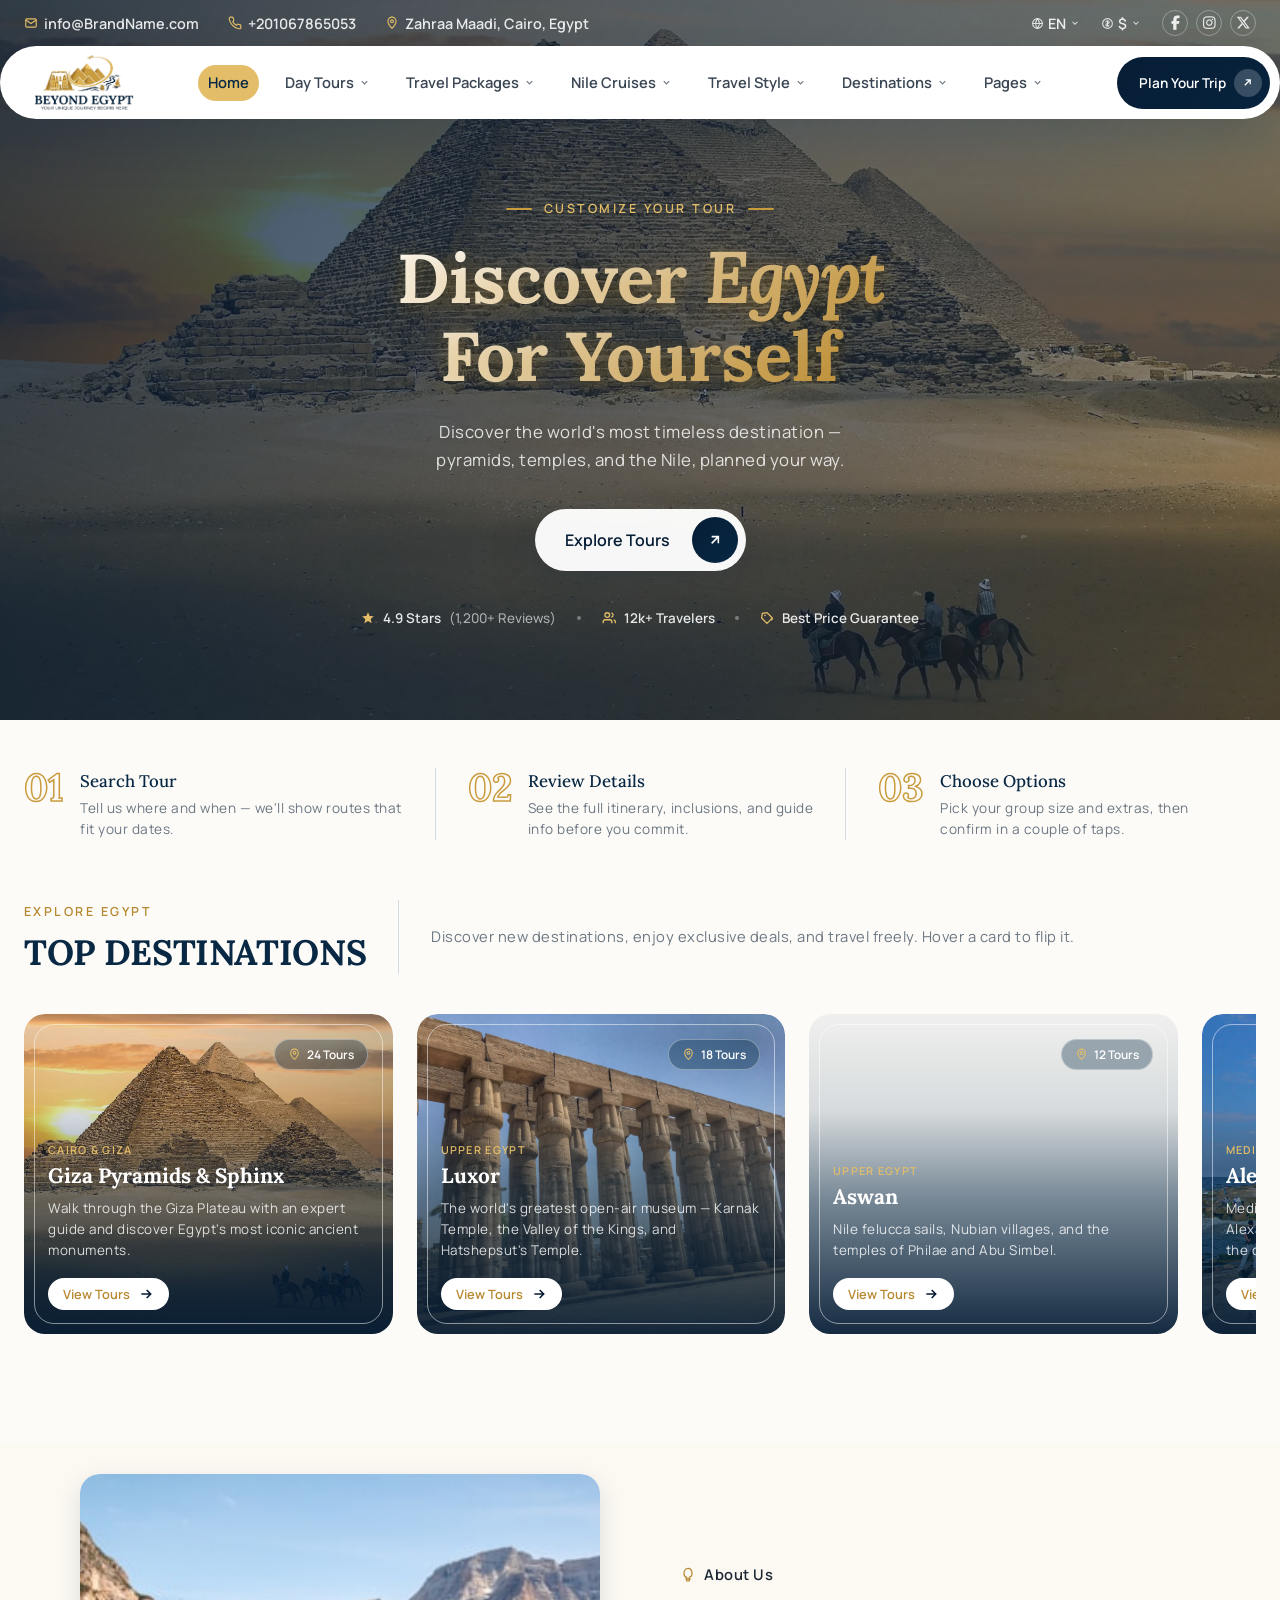
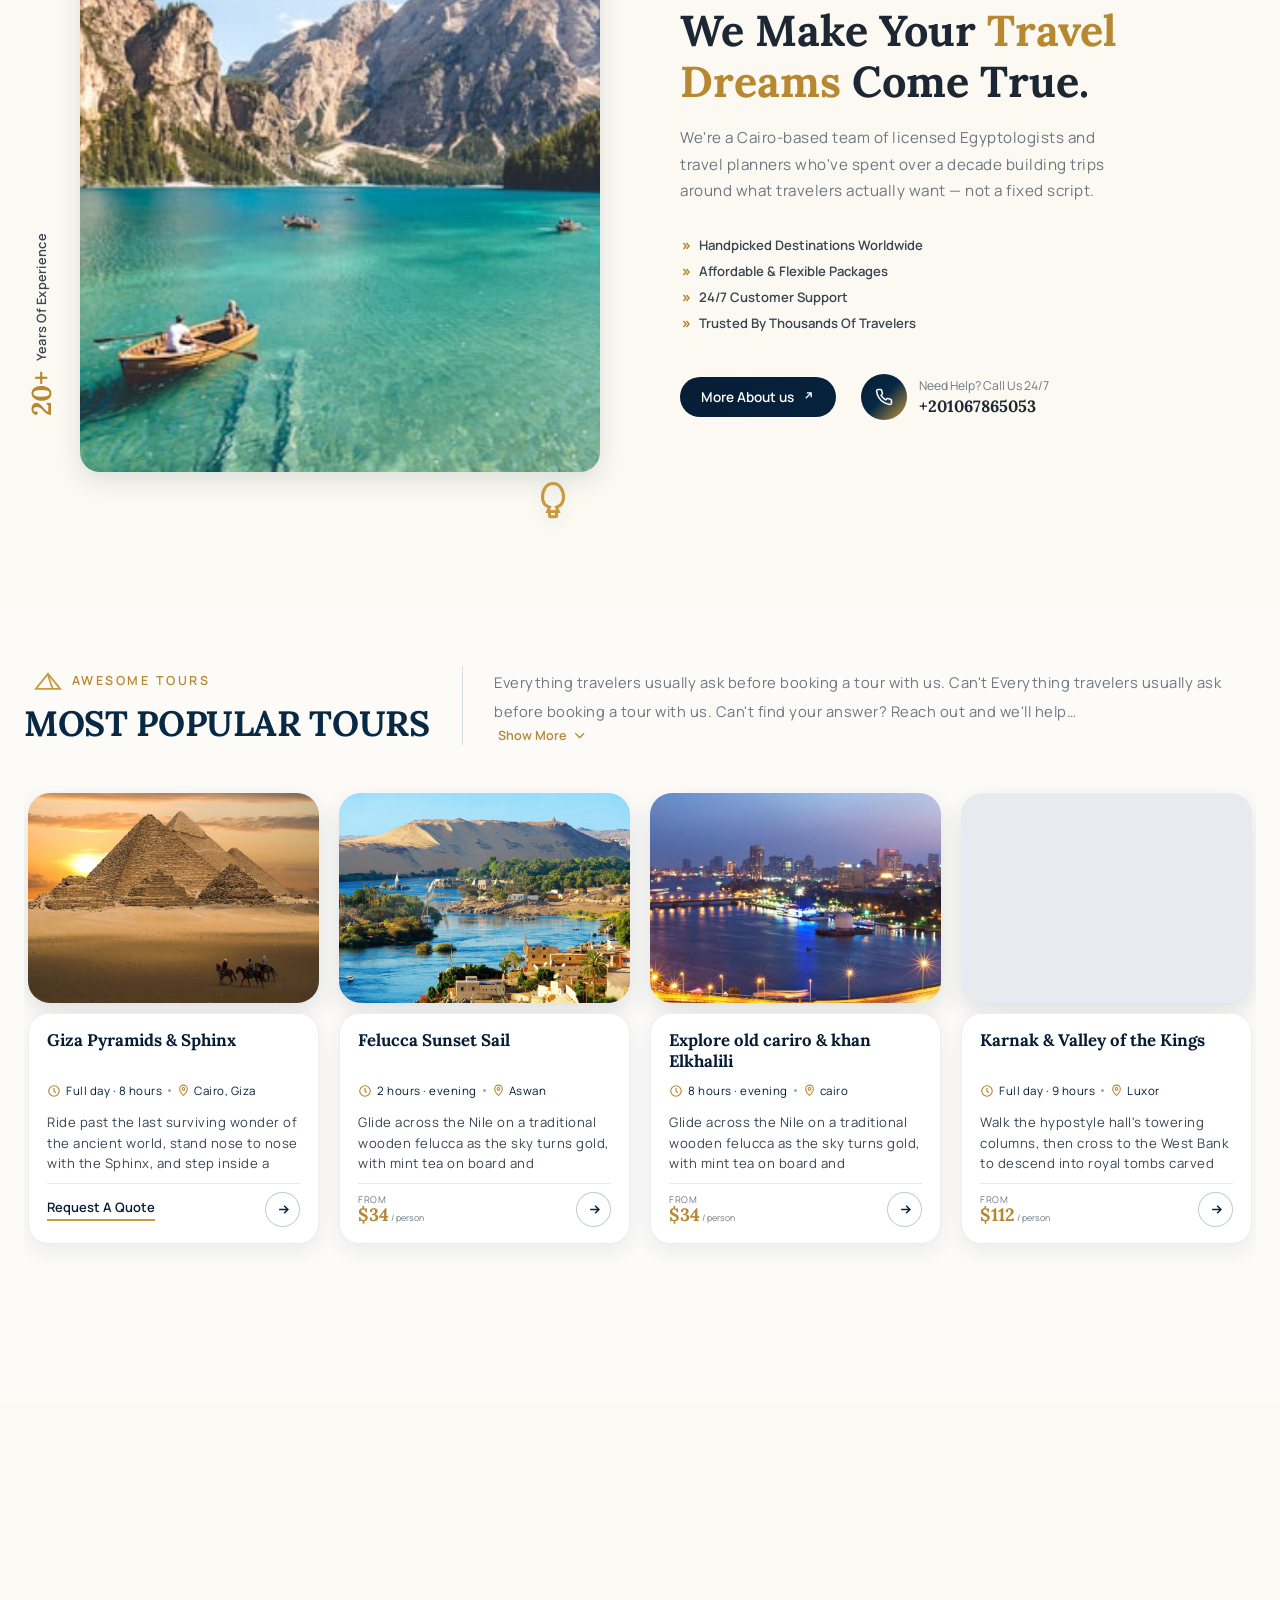
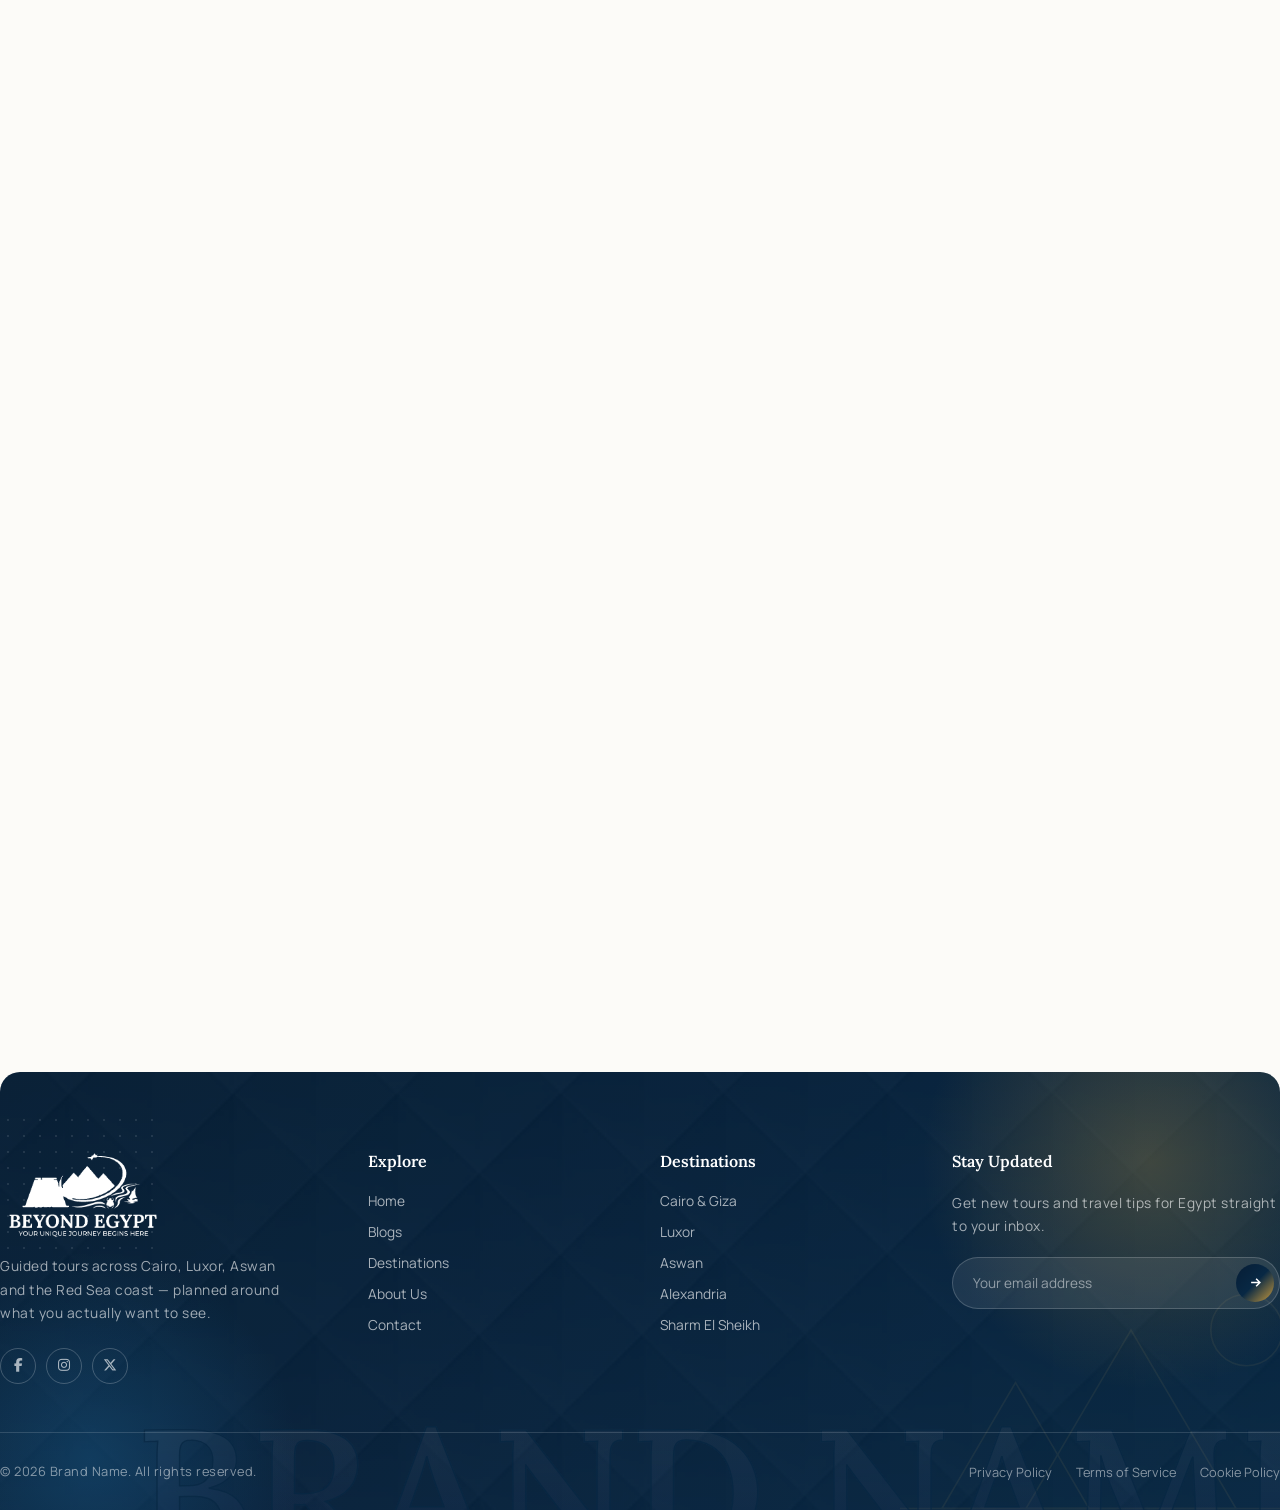
==== commit 10b24397: "remove brand name remove brand name" ====
--- a/index.html
+++ b/index.html
@@ -5,14 +5,14 @@
   <meta charset="UTF-8" />
   <meta name="viewport" content="width=device-width, initial-scale=1, viewport-fit=cover" />
 
-  <title>Beyond Egypt | Guided Pyramid, Nile &amp; Luxor Tours</title>
+  <title>Brand Name | Guided Pyramid, Nile &amp; Luxor Tours</title>
   <meta name="description"
-    content="Book guided Egypt tours with Beyond Egypt — Giza Pyramids day trips, Nile felucca sails, and Luxor &amp; Karnak temple tours with local Egyptologist guides." />
+    content="Book guided Egypt tours with Brand Name — Giza Pyramids day trips, Nile felucca sails, and Luxor &amp; Karnak temple tours with local Egyptologist guides." />
   <meta name="keywords"
     content="Egypt tours, Giza pyramids tour, Cairo day trip, Nile cruise, Luxor tours, Aswan felucca, Egypt travel agency, book Egypt vacation" />
-  <meta name="author" content="Beyond Egypt" />
+  <meta name="author" content="Brand Name" />
   <meta name="robots" content="index, follow" />
-  <link rel="canonical" href="https://www.beyondegypt.com/" />
+  <link rel="canonical" href="https://www.BrandName.com/" />
   <meta name="theme-color" content="#082844" />
   <link rel="preload" as="image" href="assets/images/tours/Pyramids-in-Egypt-webp.webp" fetchpriority="high" />
 
@@ -22,22 +22,22 @@
 
   <!-- Open Graph -->
   <meta property="og:type" content="website" />
-  <meta property="og:site_name" content="Beyond Egypt" />
-  <meta property="og:title" content="Beyond Egypt | Guided Pyramid, Nile &amp; Luxor Tours" />
+  <meta property="og:site_name" content="Brand Name" />
+  <meta property="og:title" content="Brand Name | Guided Pyramid, Nile &amp; Luxor Tours" />
   <meta property="og:description"
     content="Plan a trip built around what you actually want to see — pyramids, temples, and the Nile — with local Egyptologist guides." />
-  <meta property="og:url" content="https://www.beyondegypt.com/" />
-  <meta property="og:image" content="https://www.beyondegypt.com/assets/images/tours/Pyramids-in-Egypt-webp.webp" />
+  <meta property="og:url" content="https://www.BrandName.com/" />
+  <meta property="og:image" content="https://www.BrandName.com/assets/images/tours/Pyramids-in-Egypt-webp.webp" />
   <meta property="og:image:width" content="1200" />
   <meta property="og:image:height" content="630" />
   <meta property="og:locale" content="en_US" />
 
   <!-- Twitter -->
   <meta name="twitter:card" content="summary_large_image" />
-  <meta name="twitter:title" content="Beyond Egypt | Guided Pyramid, Nile &amp; Luxor Tours" />
+  <meta name="twitter:title" content="Brand Name | Guided Pyramid, Nile &amp; Luxor Tours" />
   <meta name="twitter:description"
     content="Book guided Egypt tours — Giza Pyramids, Nile felucca sails, and Luxor &amp; Karnak temples with local Egyptologist guides." />
-  <meta name="twitter:image" content="https://www.beyondegypt.com/assets/images/tours/great-pyramid-webp.webp" />
+  <meta name="twitter:image" content="https://www.BrandName.com/assets/images/tours/great-pyramid-webp.webp" />
 
   <!-- Performance: connect early, preload the LCP image, load fonts without blocking render -->
   <link rel="preconnect" href="https://fonts.googleapis.com" />
@@ -68,15 +68,15 @@
 {
   "@context": "https://schema.org",
   "@type": "TravelAgency",
-  "name": "Beyond Egypt",
-  "url": "https://www.beyondegypt.com/",
-  "logo": "https://www.beyondegypt.com/assets/images/beyonds-logo.png",
-  "image": "https://www.beyondegypt.com/assets/images/tours/Pyramids-in-Egypt-webp.webp",
+  "name": "Brand Name",
+  "url": "https://www.BrandName.com/",
+  "logo": "https://www.BrandName.com/assets/images/BrandName-logo.png",
+  "image": "https://www.BrandName.com/assets/images/tours/Pyramids-in-Egypt-webp.webp",
   "priceRange": "$$",
   "areaServed": "Egypt",
   "sameAs": [
-    "https://www.facebook.com/beyondegypt",
-    "https://www.instagram.com/beyondegypt"
+    "https://www.facebook.com/BrandName",
+    "https://www.instagram.com/BrandName"
   ]
 }
 </script>
@@ -86,11 +86,11 @@
 {
   "@context": "https://schema.org",
   "@type": "WebSite",
-  "name": "Beyond Egypt",
-  "url": "https://www.beyondegypt.com/",
+  "name": "Brand Name",
+  "url": "https://www.BrandName.com/",
   "potentialAction": {
     "@type": "SearchAction",
-    "target": "https://www.beyondegypt.com/search?q={search_term_string}",
+    "target": "https://www.BrandName.com/search?q={search_term_string}",
     "query-input": "required name=search_term_string"
   }
 }
@@ -152,12 +152,12 @@
       <div class="topbar">
         <div class="wrap topbar__inner">
           <div class="topbar__left">
-            <a href="mailto:info@egyptbeyond.com">
+            <a href="mailto:info@BrandName.com">
               <svg width="14" height="14" viewBox="0 0 24 24" fill="none" stroke="currentColor" stroke-width="2">
                 <rect x="3" y="5" width="18" height="14" rx="2" />
                 <path d="M3 7l9 6 9-6" />
               </svg>
-              info@egyptbeyond.com
+              info@BrandName.com
             </a>
             <a href="tel:+201067865053">
               <svg width="14" height="14" viewBox="0 0 24 24" fill="none" stroke="currentColor" stroke-width="2">
@@ -240,9 +240,9 @@
           <div class="nav-pill w-full">
             <a href="index.html" class="logo">
               <picture>
-                <source media="(min-width: 769px)" srcset="assets/images/beyonds-logo.png" sizes="100vw"
-                  type="image/png" width="874" height="500"><img title="image" src="assets/images/beyonds-logo.png"
-                  alt="Beyond Egypt" sizes="100vw" decoding="async" loading="lazy" fetchpriority="low" width="874"
+                <source media="(min-width: 769px)" srcset="assets/images/BrandName-logo.png" sizes="100vw"
+                  type="image/png" width="874" height="500"><img title="image" src="assets/images/BrandName-logo.png"
+                  alt="Brand Name" sizes="100vw" decoding="async" loading="lazy" fetchpriority="low" width="874"
                   height="500">
               </picture>
             </a>
@@ -487,7 +487,7 @@
         </svg>
       </button>
       <a href="index.html" class="mobile-menu__logo">
-        <img src="assets/images/beyonds-logo.png" alt="Beyond Egypt">
+        <img src="assets/images/BrandName-logo.png" alt="Brand Name">
       </a>
       <div class="mobile-menu__views" id="mobileMenuViews">
         <div class="mobile-menu__panel mobile-menu__panel--main">
@@ -1712,9 +1712,9 @@
                 quote.</p>
             </div>
           </div>
-          <div class="beyond-faq-controls">
-            <button class="beyond-faq-toggle-btn">Show More ↓</button>
-            <a href="contact.html" class="beyond-faq-cta-link" style="display: none; margin-left: 10px;">
+          <div class="BrandName-faq-controls">
+            <button class="BrandName-faq-toggle-btn">Show More ↓</button>
+            <a href="contact.html" class="BrandName-faq-cta-link" style="display: none; margin-left: 10px;">
               <svg viewBox="0 0 24 24" fill="none" stroke="currentColor" stroke-width="2" stroke-linecap="round">
                 <path d="M21 15a2 2 0 0 1-2 2H7l-4 4V5a2 2 0 0 1 2-2h14a2 2 0 0 1 2 2z"></path>
               </svg>
@@ -1742,10 +1742,10 @@
                 transform="translate(100 100)" fill="none" stroke="none" pathLength="100" />
 
               <text class="text-content">
-                <textPath href="#text" startOffset="0%">Check our Awesome Tours now from Beyond Egypt Travel
+                <textPath href="#text" startOffset="0%">Check our Awesome Tours now from Brand Name Travel
                   <animate attributeName="startOffset" from="0%" to="100%" dur="15s" repeatCount="indefinite" />
                 </textPath>
-                <textPath href="#text" startOffset="100%">Check our Awesome Tours now from Beyond Egypt
+                <textPath href="#text" startOffset="100%">Check our Awesome Tours now from Brand Name
                   <animate attributeName="startOffset" from="-100%" to="0%" dur="15s" repeatCount="indefinite" />
                 </textPath>
               </text>
@@ -2441,9 +2441,9 @@
       <div class="footer-col">
         <a href="index.html" class="footer-logo">
           <picture>
-            <source media="(min-width: 769px)" srcset="assets/images/beyonds-logo.png" sizes="100vw" width="874"
-              type="image/png" height="500"><img title="image" src="assets/images/beyonds-logo.png"
-              alt="Beyond Egypt Logo" width="874" loading="lazy" decoding="async" sizes="100vw" fetchpriority="low"
+            <source media="(min-width: 769px)" srcset="assets/images/BrandName-logo.png" sizes="100vw" width="874"
+              type="image/png" height="500"><img title="image" src="assets/images/BrandName-logo.png"
+              alt="Brand Name Logo" width="874" loading="lazy" decoding="async" sizes="100vw" fetchpriority="low"
               height="500">
           </picture>
         </a>
@@ -2493,7 +2493,7 @@
     </div>
 
     <div class="wrap site-footer__bottom">
-      <p>&copy; <span id="year"></span> Beyond Egypt. All rights reserved.</p>
+      <p>&copy; <span id="year"></span> Brand Name. All rights reserved.</p>
       <ul class="site-footer__legal">
         <li><a href="free-page.html">Privacy Policy</a></li>
         <li><a href="free-page.html">Terms of Service</a></li>
@@ -2501,7 +2501,7 @@
       </ul>
     </div>
     </div>
-    <div class="bg-text-style5">Beyond Egypt</div>
+    <div class="bg-text-style5">Brand Name</div>
   </footer>
   <!--=============================================
           End : Footer
--- a/assets/css/home.css
+++ b/assets/css/home.css
@@ -2322,7 +2322,7 @@
   color: var(--color-gray-700);
 } */
 
-.beyond-faq-controls {
+.BrandName-faq-controls {
   display: flex;
   margin-top: 15px;
   width: 100%;
@@ -2330,7 +2330,7 @@
   padding: 0 0.5rem;
 }
 
-.beyond-faq-toggle-btn {
+.BrandName-faq-toggle-btn {
   font-size: 14px;
   font-weight: 600;
   color: var(--color-accent-dark);
@@ -2341,13 +2341,13 @@
   background: transparent;
 }
 
-.beyond-faq-a p {
+.BrandName-faq-a p {
   font-size: .875rem;
   color: var(--text-body);
   line-height: 1.75;
 }
 
-.beyond-faq-cta-link {
+.BrandName-faq-cta-link {
   display: inline-flex;
   align-items: center;
   display: none;
@@ -2359,12 +2359,12 @@
   transition: color .2s, gap .2s;
 }
 
-.beyond-faq-cta-link svg {
+.BrandName-faq-cta-link svg {
   width: 18px;
   height: 18px;
 }
 
-.beyond-faq-cta-link:hover {
+.BrandName-faq-cta-link:hover {
   color: var(--color-accent);
   gap: .75rem;
 }
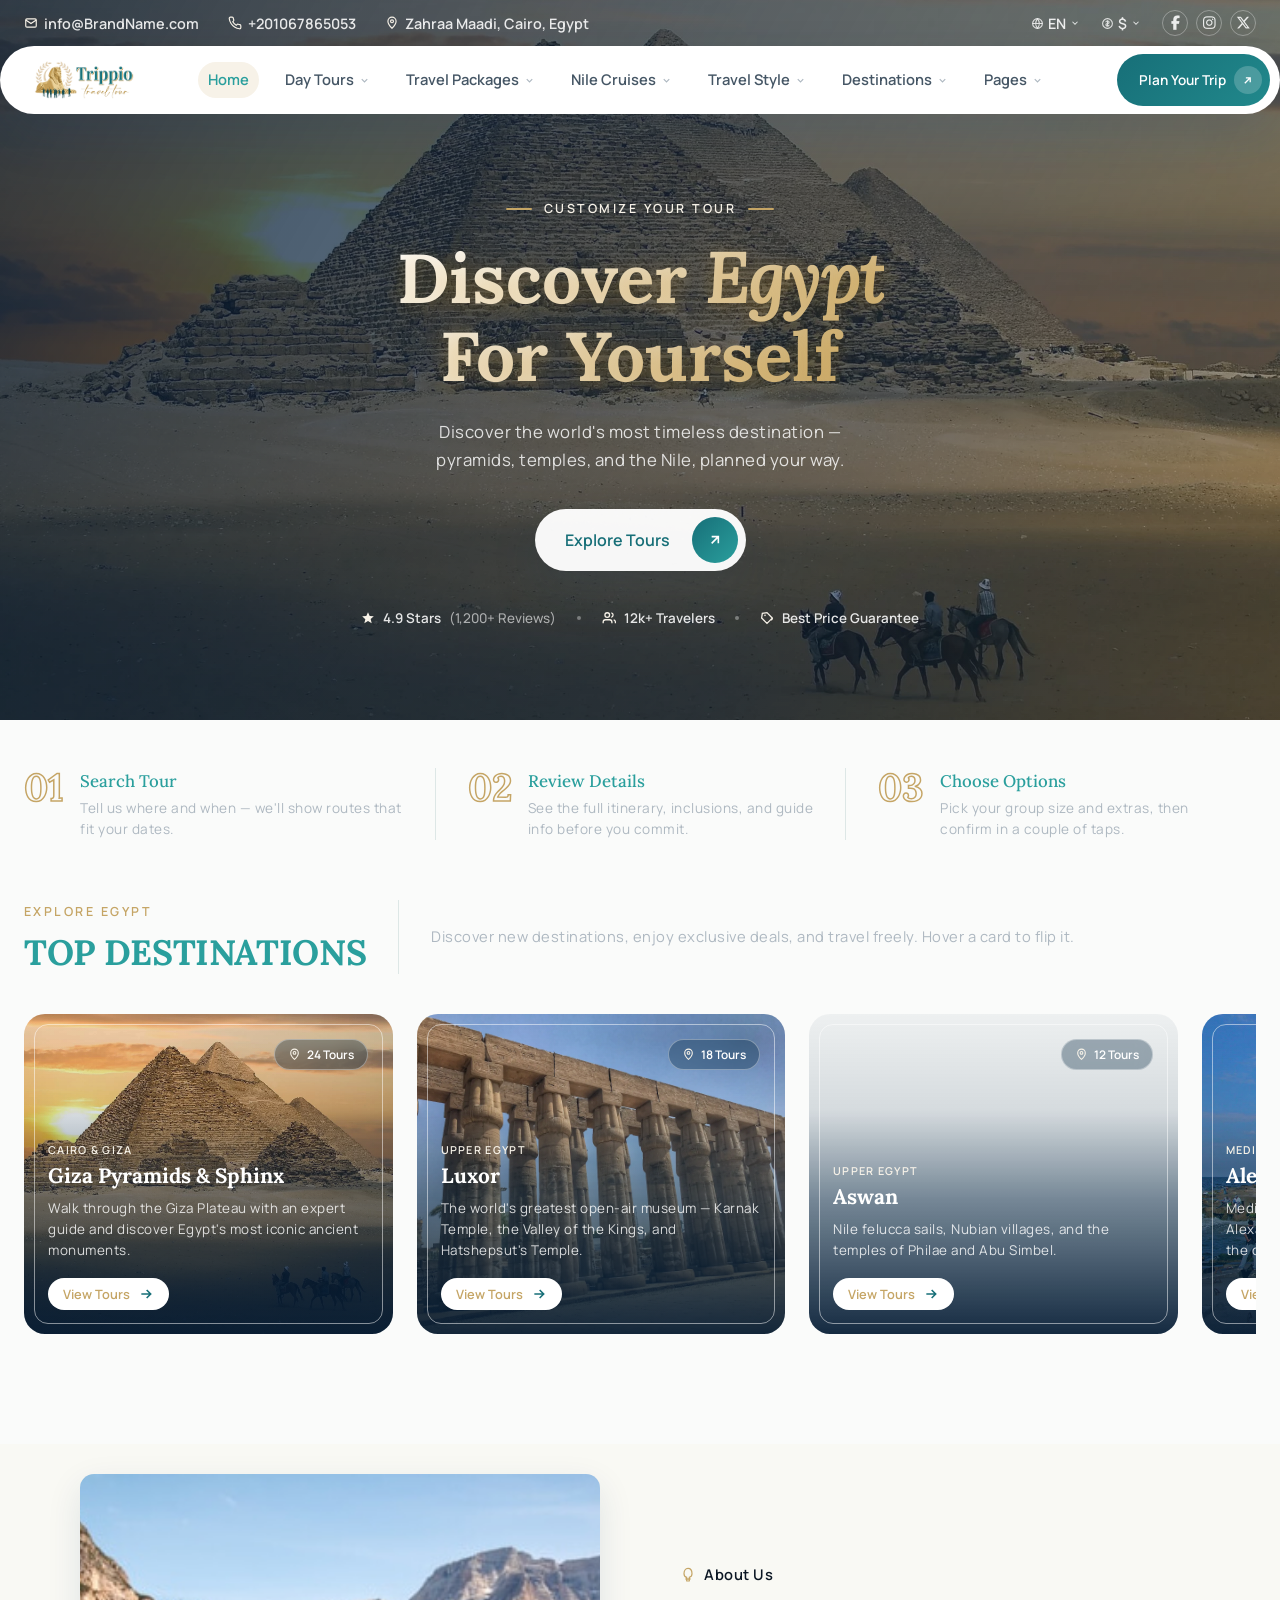
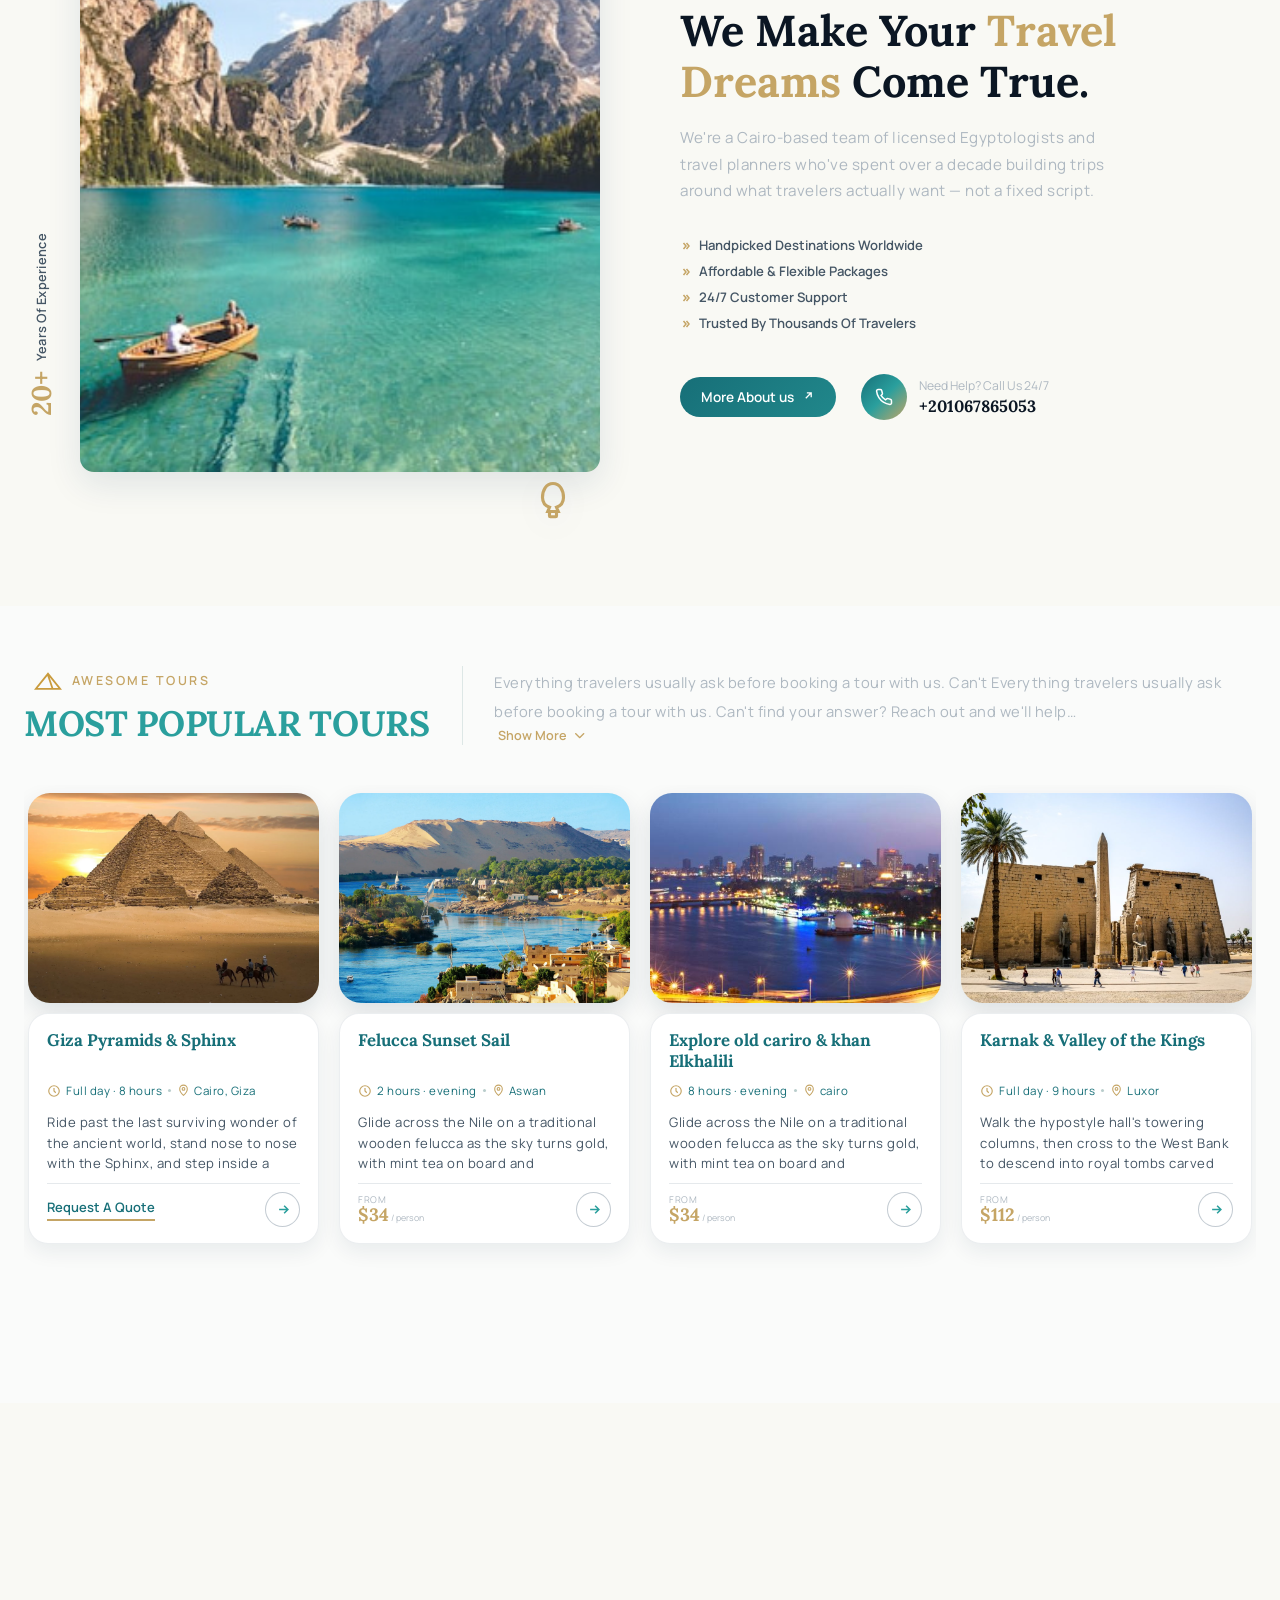
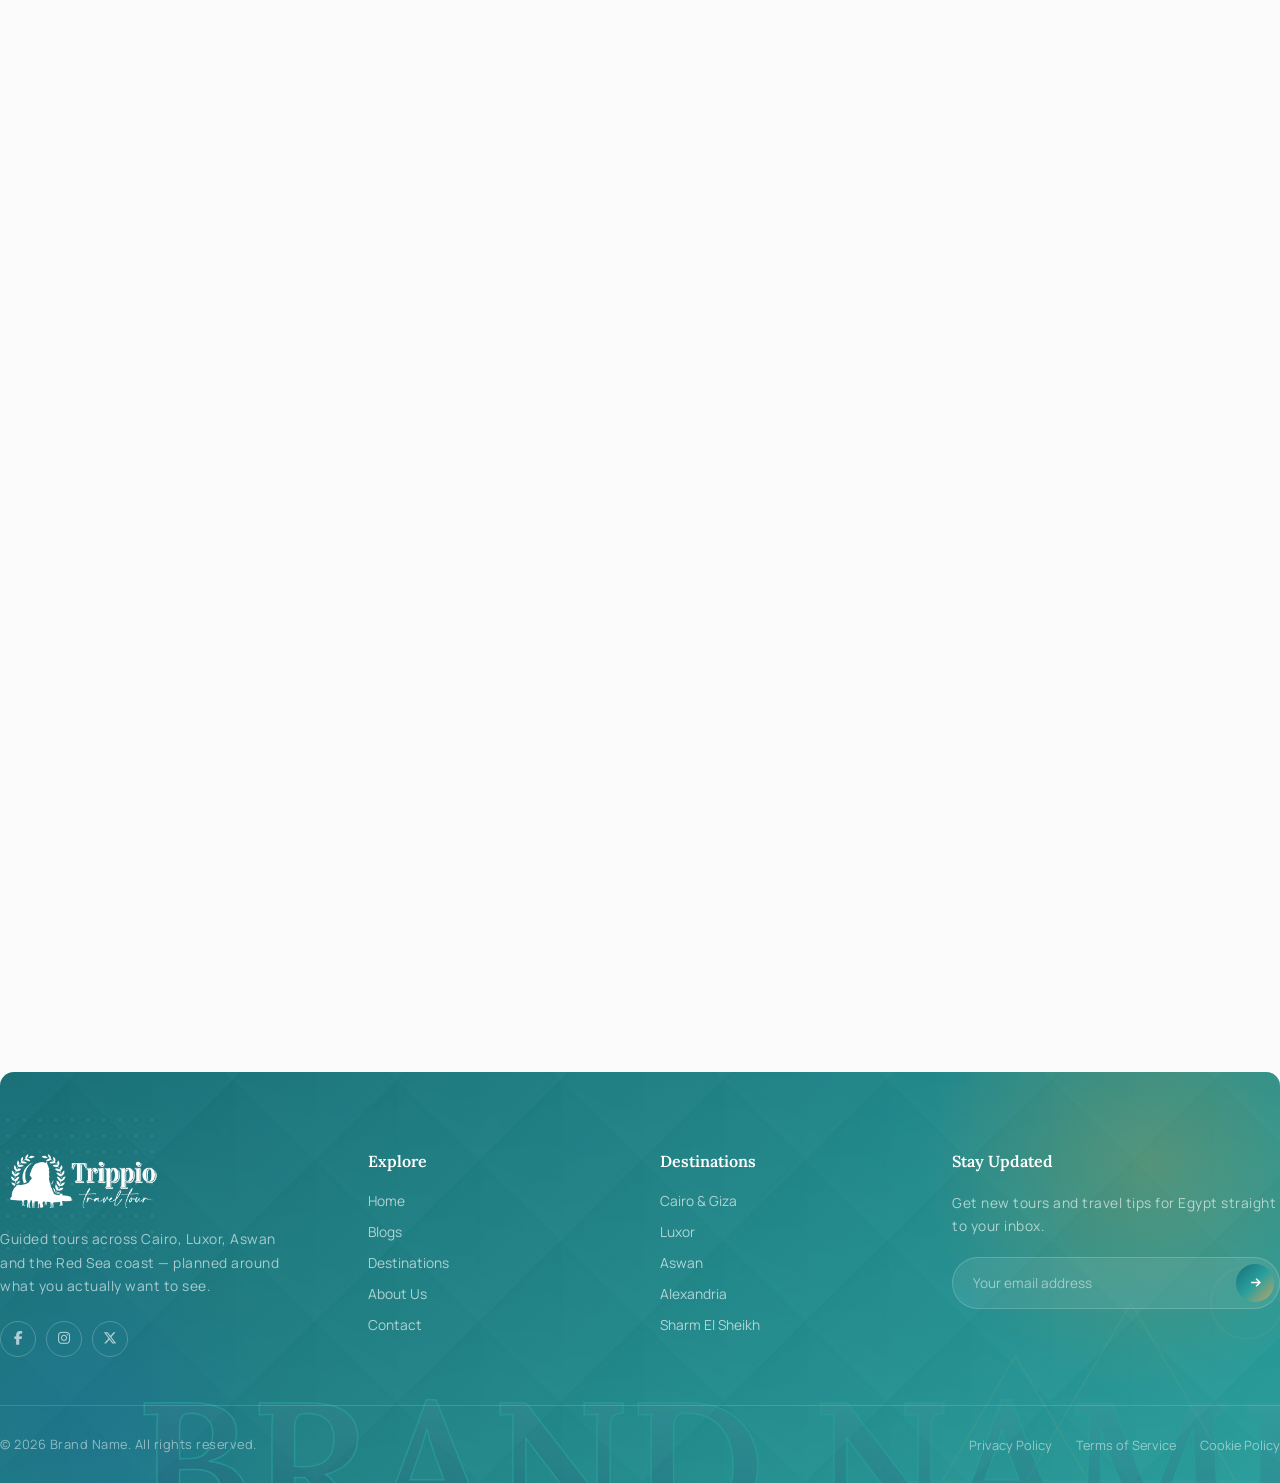
==== commit dca851e7: "fix thumbnails issue in gallery" ====
--- a/index.html
+++ b/index.html
@@ -2507,6 +2507,7 @@
           End : Footer
   ==============================================-->
   <script src="assets/js/librairies/swiper-bundle.min.js" defer></script>
+  
   <script src="assets/js/custom.js" defer></script>
   <script defer>
     document.addEventListener('DOMContentLoaded', () => {
--- a/assets/css/global.css
+++ b/assets/css/global.css
@@ -104,45 +104,65 @@
 }
 
 :root {
-  --color-primary: #082844;
-  --color-primary-dark: #061d35;
-  --color-primary-light: #0d385a;
-
-  --color-secondary: #16507d;
-  --color-secondary-dark: #0d385a;
-  --color-secondary-light: #1d689f;
-
-  --color-accent: #c99b3d;
-  --color-accent-light: #e3bd68;
-  --color-accent-dark: #b78830;
-  --color-white: #ffffff;
-  --color-off-white: #fcfbf8;
-  --color-blue-tint: #eef4f9;
-  --color-bg-gold: rgb(227 189 104 / 4%);
-  --color-gray-100: #f5f6f7;
-  --color-gray-200: #e7eaee;
-  --color-gray-300: #d5dbe2;
-  --color-gray-400: #9aa7b3;
-  --color-gray-500: #6c7782;
-  --color-gray-700: #394552;
-  --color-gray-900: #1c2733;
-
-  --gradient-main: linear-gradient(135deg, var(--color-primary-dark), var(--color-primary));
-  --gradient-accent: linear-gradient(135deg, var(--color-primary-dark), var(--color-primary), var(--color-accent));
-  --gradient-hover: linear-gradient(135deg, var(--color-primary-light) 0%, var(--color-secondary) 50%, var(--color-secondary-light) 100%);
-
-  --shadow-sm: 0 2px 8px rgba(6, 29, 53, .08);
-  --shadow-md: 0 8px 24px rgba(6, 29, 53, .12);
-  --shadow-lg: 0 20px 50px rgba(6, 29, 53, .18);
-
-  --radius-sm: 6px;
-  --radius-md: 12px;
-  --radius-lg: 20px;
+
+  --color-primary: #2A9F9D;          /* --color-main */
+  --color-primary-dark: #176F78;     /* --color-main-dark */
+  --color-primary-light: #57BBBB;    /* --color-main-light */
+
+  --color-secondary: #E8D8B6;        /* --color-second */
+  --color-secondary-dark: #C5A565;   /* --color-second-dark */
+  --color-secondary-light: #F7F2E8;  /* --color-second-light */
+
+  --color-accent: #C5A565;
+  --color-accent-light: #F7F2E8;
+  --color-accent-dark: #C5A565;
+
+  --color-white: #FFFFFF;
+  --color-off-white: #FAFBFA;
+  --color-blue-tint: #EEF7F6;
+  --color-bg-gold: rgba(197, 165, 101, 0.04);
+
+  --color-gray-100: #F6F8F8;
+  --color-gray-200: #EAF0EF;
+  --color-gray-300: #DDE7E6;
+  --color-gray-400: #B9CDCC;
+  --color-gray-500: #AEB8C1;
+  --color-gray-700: #455665;
+  --color-gray-900: #0B1623;
+
+  --gradient-main: linear-gradient(
+    135deg,
+    var(--color-primary-dark),
+    var(--color-primary)
+  );
+
+  --gradient-accent: linear-gradient(
+    135deg,
+    var(--color-primary-dark),
+    var(--color-primary),
+    var(--color-accent)
+  );
+
+  --gradient-hover: linear-gradient(
+    135deg,
+    var(--color-primary-light) 0%,
+    var(--color-secondary) 50%,
+    var(--color-secondary-light) 100%
+  );
+
+  --shadow-sm: 0 4px 16px rgba(21, 59, 96, 0.07);
+  --shadow-md: 0 12px 35px rgba(21, 59, 96, 0.11);
+  --shadow-lg: 0 20px 50px rgba(21, 59, 96, 0.14);
+
+  --radius-sm: 4px;
+  --radius-md: 8px;
+  --radius-lg: 14px;
 
   --font-heading: "Lora", serif;
   --font-body: "Manrope", sans-serif;
 
   --clr-btn: var(--color-primary);
+
   --container: 1320px;
 }
 
@@ -2222,7 +2242,7 @@
   padding: 14px 16px;
   color: var(--color-white);
   transition: background .2s ease;
-  corner-shape: scoop;
+  /*corner-shape: scoop;*/
 }
 
 /* .tour-card-v2:hover .tour-card-v2__panel {
@@ -2821,7 +2841,7 @@
   height: 320px;
   text-decoration: none;
   border-radius: 21px;
-  corner-shape: scoop;
+  /*corner-shape: scoop;*/
   overflow: hidden;
 }
 
@@ -2845,7 +2865,7 @@
   z-index: 20;
   pointer-events: none;
   border: 1px solid rgba(255, 255, 255, 0.5);
-  corner-shape: scoop;
+  /*corner-shape: scoop;*/
   border-radius: var(--radius-lg);
 }
 
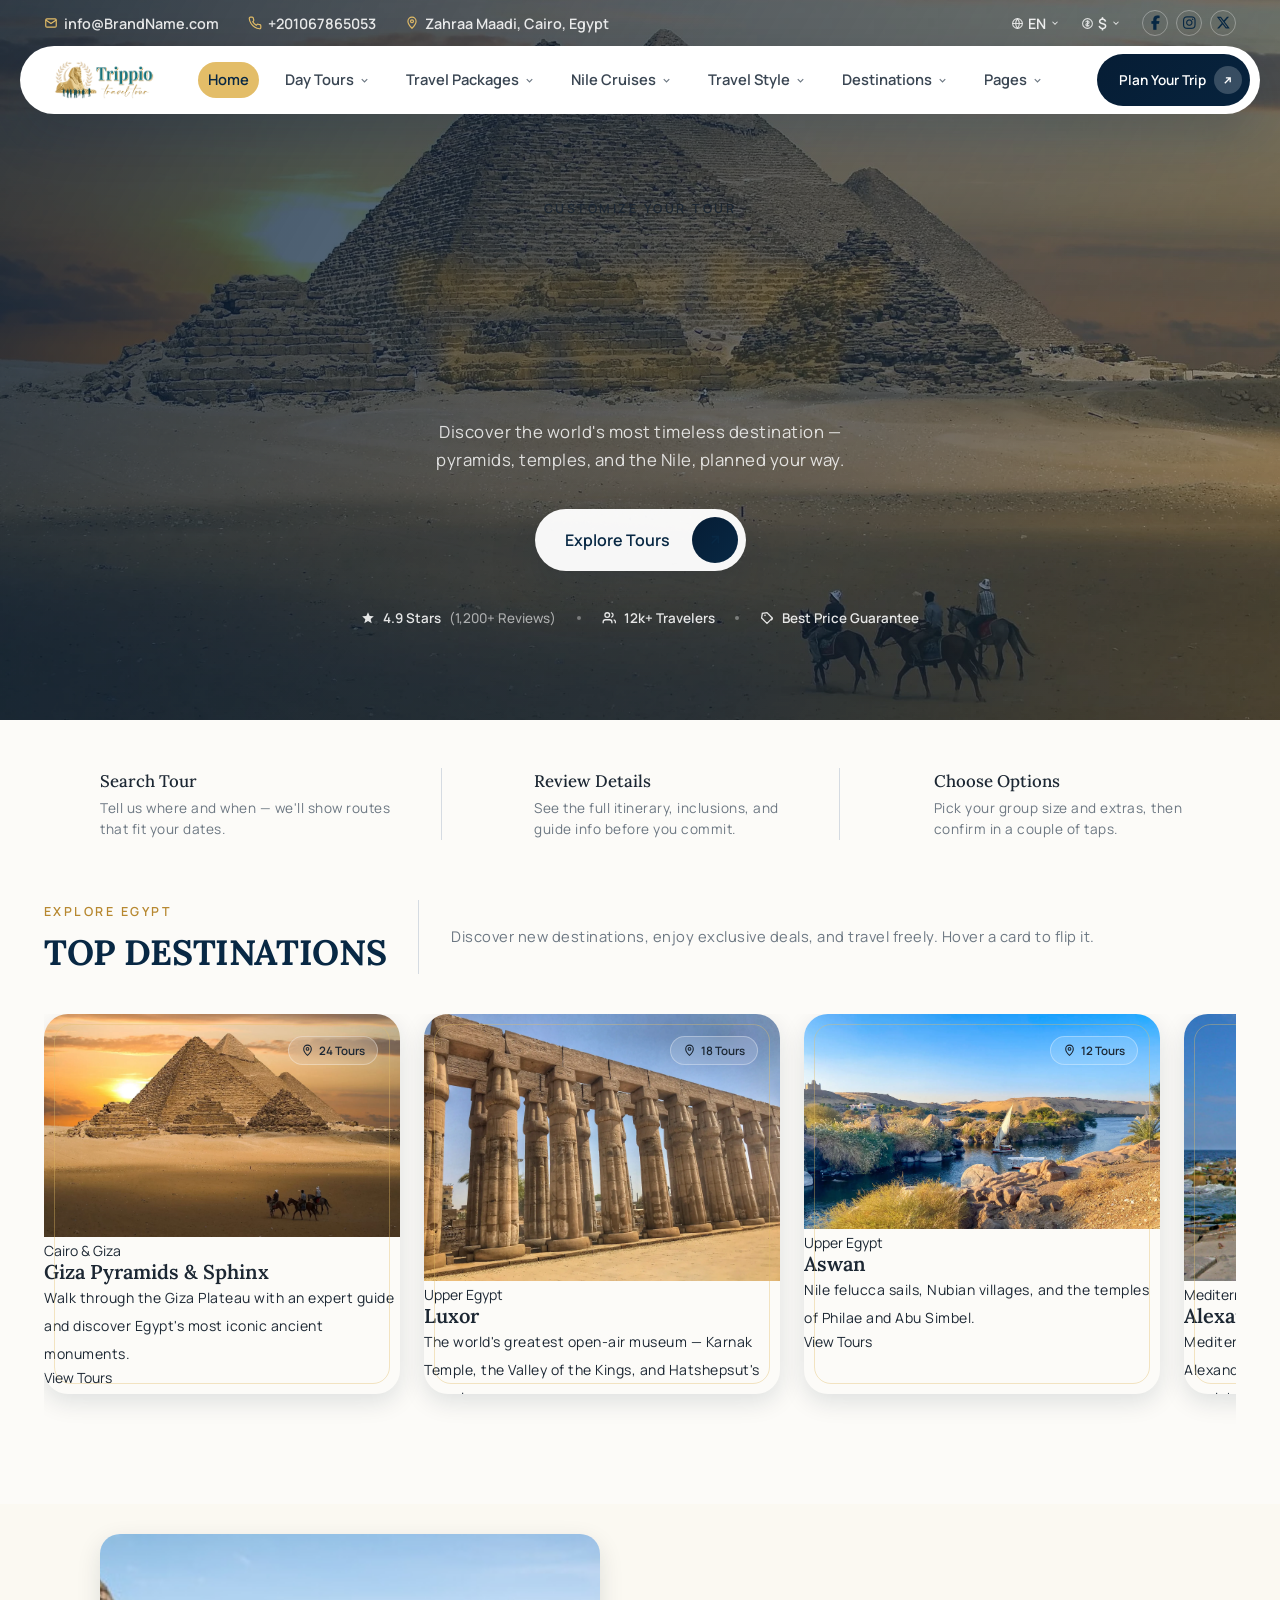
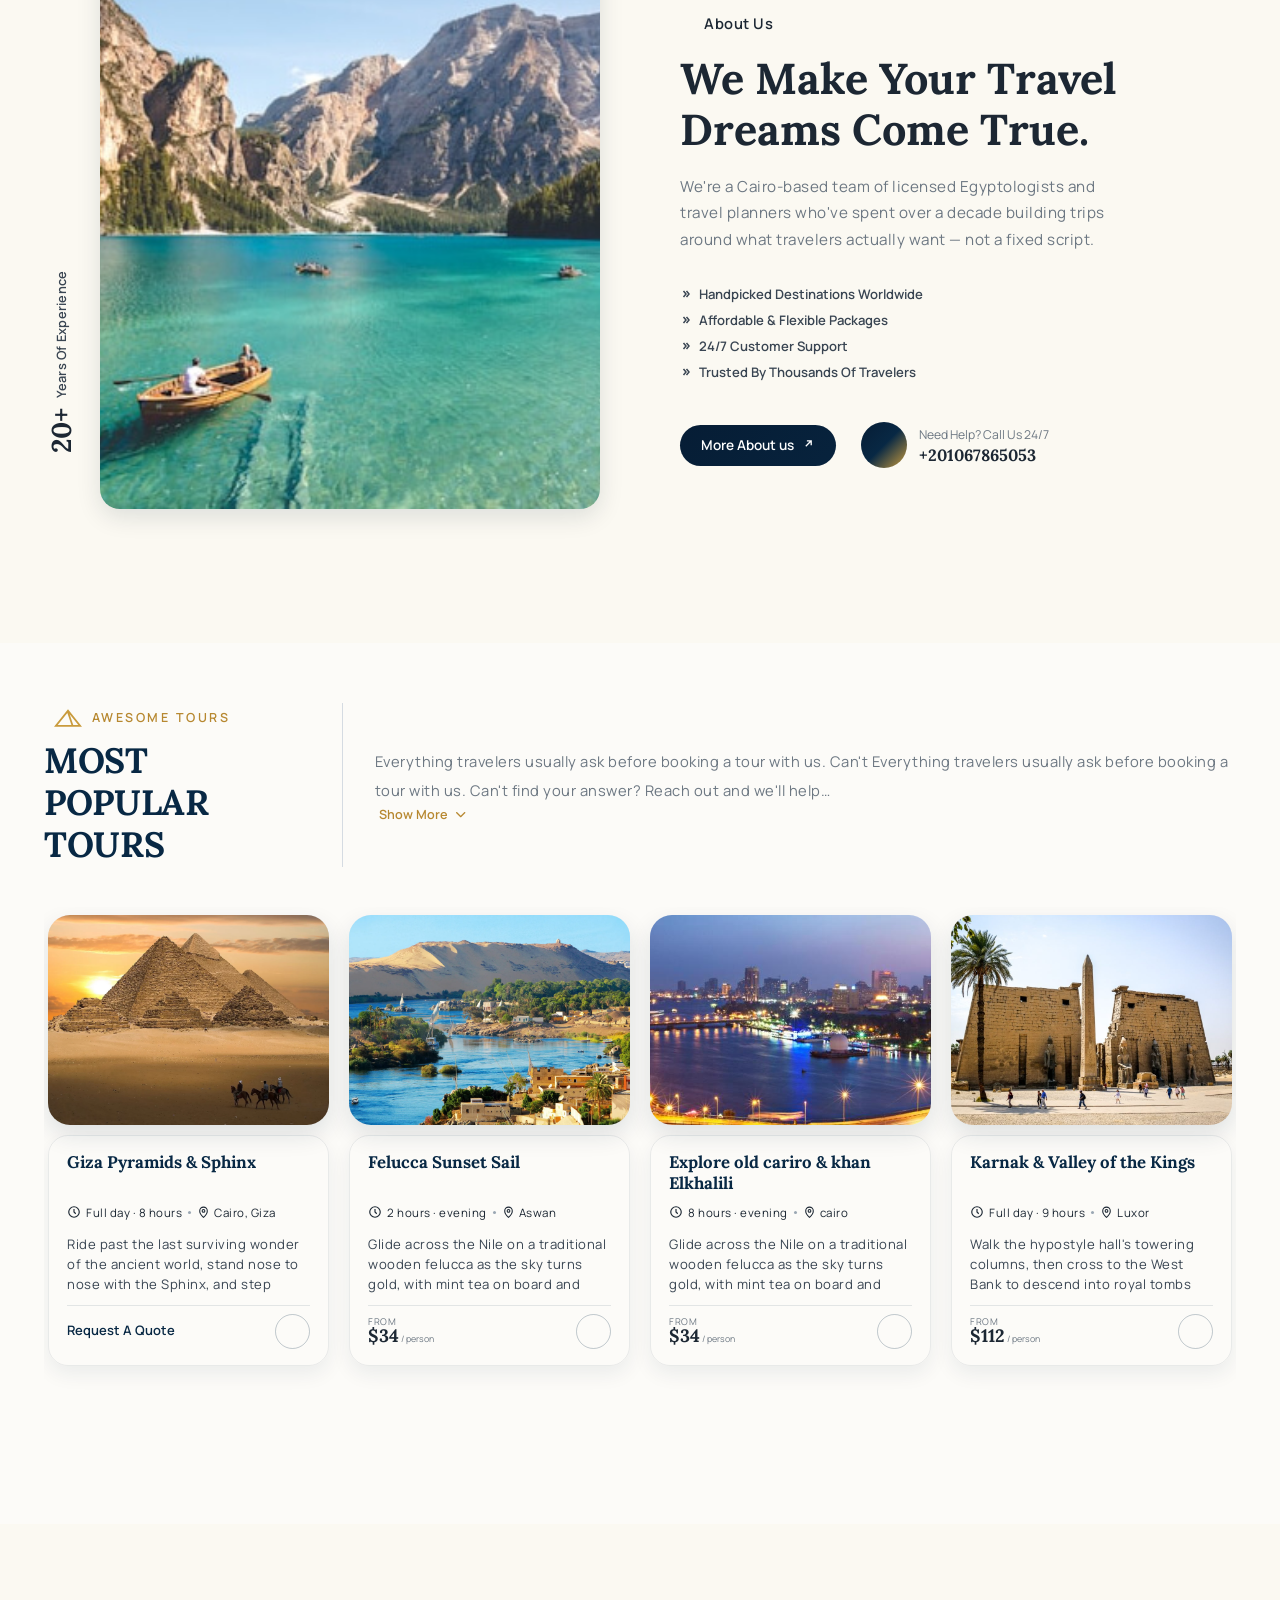
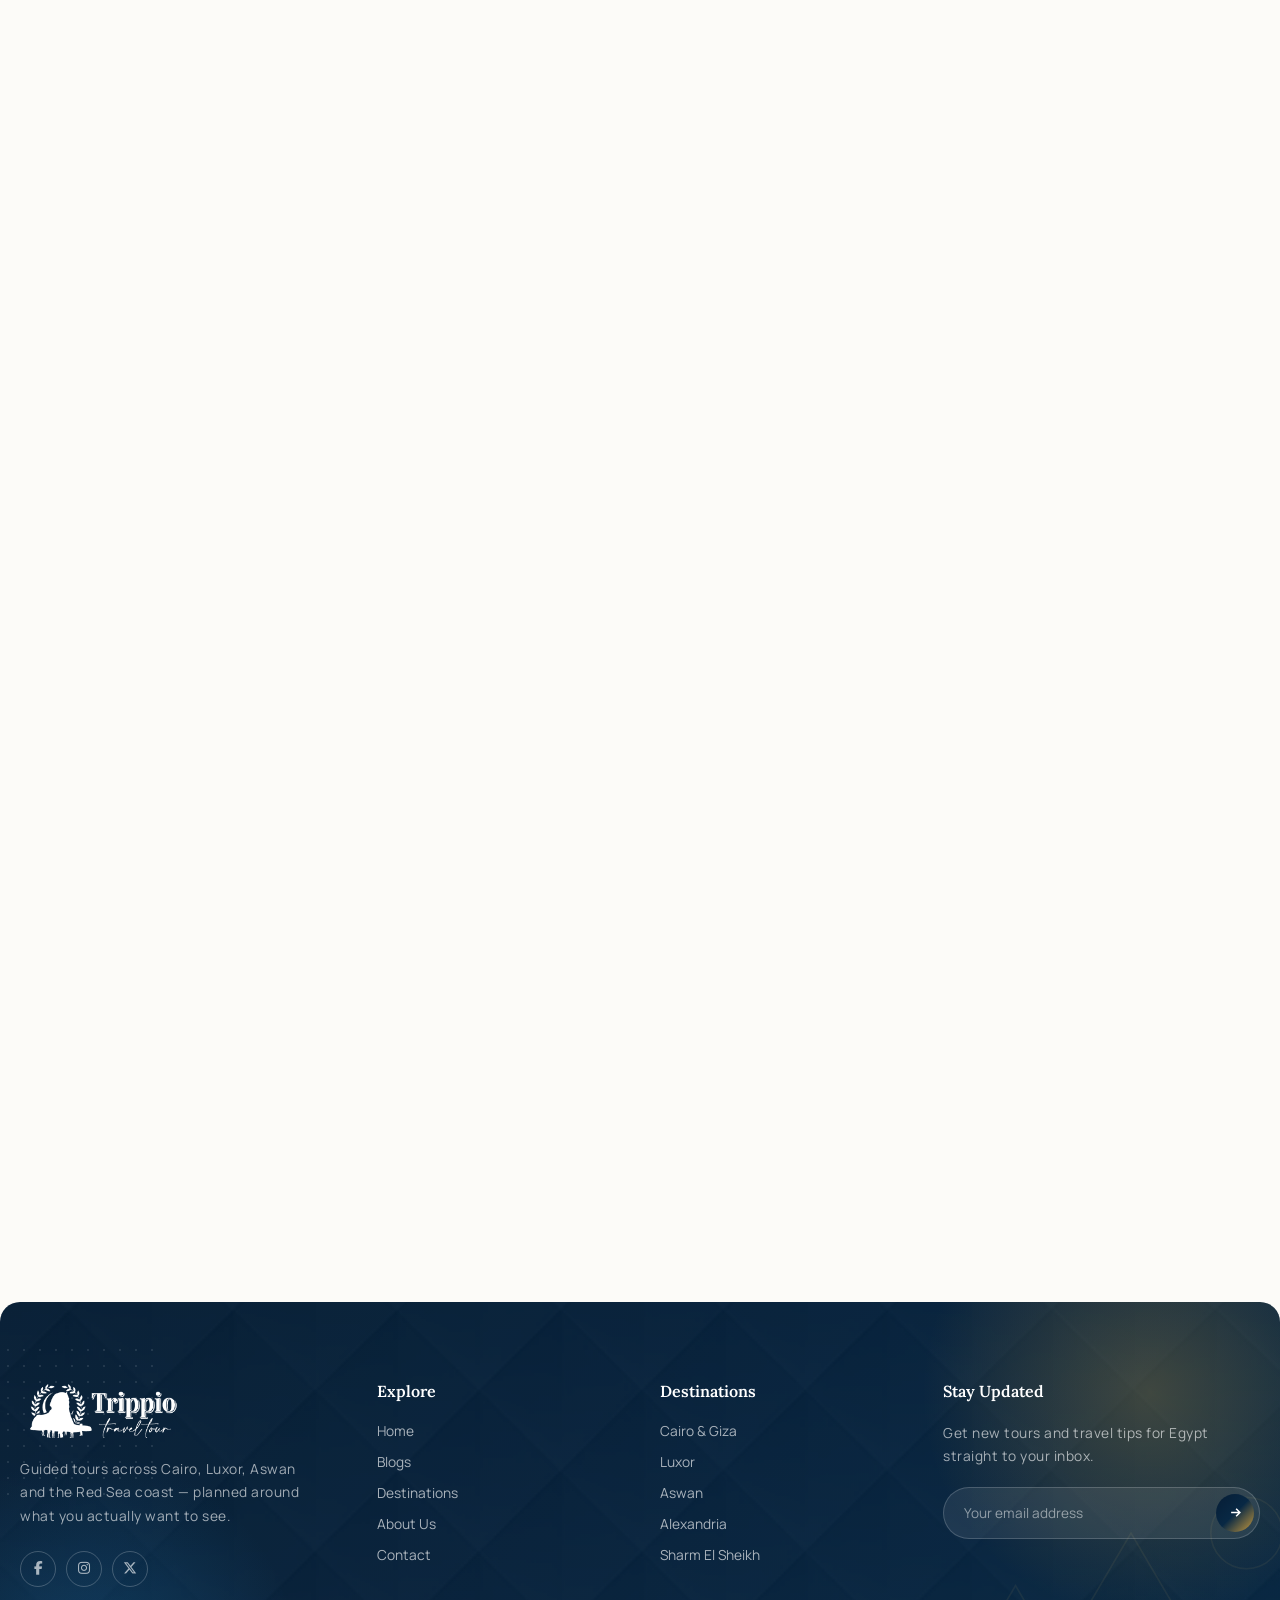
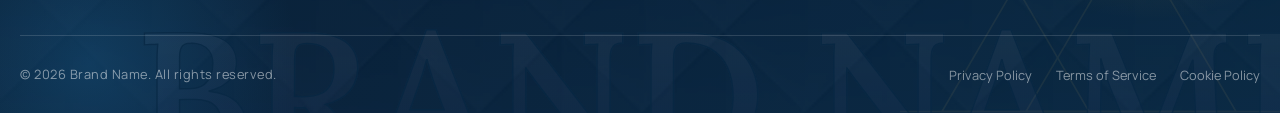
==== commit 09f97024: "fix tour details style" ====
--- a/index.html
+++ b/index.html
@@ -140,6 +140,8 @@
   ]
 }
 </script>
+  <link rel="stylesheet" href="https://cdnjs.cloudflare.com/ajax/libs/leaflet/1.9.4/leaflet.min.css">
+  <link rel="stylesheet" href="styles.css">
 </head>
 
 <body>
@@ -150,7 +152,7 @@
     <!-- Start: desktop Header -->
     <div class="header-wrap" id="headerWrap">
       <div class="topbar">
-        <div class="wrap topbar__inner">
+        <div class="container topbar__inner">
           <div class="topbar__left">
             <a href="mailto:info@BrandName.com">
               <svg width="14" height="14" viewBox="0 0 24 24" fill="none" stroke="currentColor" stroke-width="2">
@@ -696,7 +698,7 @@
  ================================================== -->
   <!-- Start: Hero Section -->
   <section class="hero-section">
-    <div class="wrap hero-wrap">
+    <div class="container hero-wrap">
       <div class="hero-bg">
         <picture>
           <source media="(min-width: 769px)" srcset="assets/images/tours/Pyramids-in-Egypt-webp.webp" sizes="100vw"
@@ -758,7 +760,7 @@
       </div>
     </div>
 
-    <div class="wrap">
+    <div class="container">
       <div class="steps">
         <div class="step">
           <span class="step__num">01</span>
@@ -789,7 +791,7 @@
   <!-- Start: Top Destinations -->
   <!-- Start: Category Flip Grid -->
   <section class="section">
-    <div class="wrap">
+    <div class="container">
       <div class="section-title">
         <div class="section-title__main">
           <span class="eyebrow">Explore Egypt</span>
@@ -803,14 +805,14 @@
         <div class="swiper home-categories">
           <div class="swiper-wrapper">
             <div class="swiper-slide">
-               <a href="subcategory.html" class="flip-card">
-              <div class="flip-card__inner">
+               <a href="subcategory.html" class="category-card">
+              <div class="category-card__inner">
                  <img src="assets/images/tours/Pyramids-in-Egypt-webp.webp" alt="Giza Pyramids and Sphinx tours"
                       title="Giza Pyramids and Sphinx" width="420" height="520" loading="lazy" decoding="async">
 
-                <div class="flip-card__overlay"></div>
-
-                <span class="flip-card__count">
+                <div class="category-card__overlay"></div>
+
+                <span class="category-card__count">
                   <svg viewBox="0 0 24 24" fill="none" stroke="currentColor" stroke-width="2">
                     <path d="M12 21s7-6.5 7-12a7 7 0 1 0-14 0c0 5.5 7 12 7 12z" />
                     <circle cx="12" cy="9" r="2.5" />
@@ -818,12 +820,12 @@
                   24 Tours
                 </span>
 
-                <div class="flip-card__content">
-                  <span class="flip-card__eyebrow">Cairo &amp; Giza</span>
+                <div class="category-card__content">
+                  <span class="category-card__eyebrow">Cairo &amp; Giza</span>
                   <h3>Giza Pyramids &amp; Sphinx</h3>
                   <p>Walk through the Giza Plateau with an expert guide and discover Egypt's most iconic ancient
                       monuments.</p>
-                  <span class="flip-card__cta">
+                  <span class="category-card__cta">
                     View Tours
                     <svg viewBox="0 0 24 24" fill="none" stroke-width="2.4">
                       <path d="M5 12h14M13 6l6 6-6 6" />
@@ -835,17 +837,17 @@
             </div>
 
             <div class="swiper-slide">
-            <a href="subcategory.html" class="flip-card">
-              <div class="flip-card__inner">
+            <a href="subcategory.html" class="category-card">
+              <div class="category-card__inner">
                 <img src="assets/images/tours/luxor%20temple656.webp"
                     alt="Luxor temples and Valley of the Kings tours"
                     title="Luxor"
                     width="420" height="520"
                     loading="lazy" decoding="async">
 
-                <div class="flip-card__overlay"></div>
-
-                <span class="flip-card__count">
+                <div class="category-card__overlay"></div>
+
+                <span class="category-card__count">
                   <svg viewBox="0 0 24 24" fill="none" stroke="currentColor" stroke-width="2">
                     <path d="M12 21s7-6.5 7-12a7 7 0 1 0-14 0c0 5.5 7 12 7 12z" />
                     <circle cx="12" cy="9" r="2.5" />
@@ -853,11 +855,11 @@
                   18 Tours
                 </span>
 
-                <div class="flip-card__content">
-                  <span class="flip-card__eyebrow">Upper Egypt</span>
+                <div class="category-card__content">
+                  <span class="category-card__eyebrow">Upper Egypt</span>
                   <h3>Luxor</h3>
                   <p>The world's greatest open-air museum — Karnak Temple, the Valley of the Kings, and Hatshepsut's Temple.</p>
-                  <span class="flip-card__cta">
+                  <span class="category-card__cta">
                     View Tours
                     <svg viewBox="0 0 24 24" fill="none" stroke-width="2.4">
                       <path d="M5 12h14M13 6l6 6-6 6" />
@@ -869,23 +871,23 @@
             </div>
 
             <div class="swiper-slide">
-              <a href="subcategory.html" class="flip-card">
-                <div class="flip-card__inner">
+              <a href="subcategory.html" class="category-card">
+                <div class="category-card__inner">
                   <img src="assets/images/tours/aswan5345.webp" alt="Aswan felucca and Nubian village tours"
                     title="Aswan" width="420" height="520" loading="lazy" decoding="async">
-                  <div class="flip-card__overlay"></div>
-                  <span class="flip-card__count">
+                  <div class="category-card__overlay"></div>
+                  <span class="category-card__count">
                     <svg viewBox="0 0 24 24" fill="none" stroke="currentColor" stroke-width="2">
                       <path d="M12 21s7-6.5 7-12a7 7 0 1 0-14 0c0 5.5 7 12 7 12z" />
                       <circle cx="12" cy="9" r="2.5" />
                     </svg>
                     12 Tours
                   </span>
-                  <div class="flip-card__content">
-                    <span class="flip-card__eyebrow">Upper Egypt</span>
+                  <div class="category-card__content">
+                    <span class="category-card__eyebrow">Upper Egypt</span>
                     <h3>Aswan</h3>
                     <p>Nile felucca sails, Nubian villages, and the temples of Philae and Abu Simbel.</p>
-                    <span class="flip-card__cta">
+                    <span class="category-card__cta">
                       View Tours
                       <svg viewBox="0 0 24 24" fill="none" stroke-width="2.4">
                         <path d="M5 12h14M13 6l6 6-6 6" />
@@ -897,23 +899,23 @@
             </div>
 
             <div class="swiper-slide">
-              <a href="subcategory.html" class="flip-card">
-                <div class="flip-card__inner">
+              <a href="subcategory.html" class="category-card">
+                <div class="category-card__inner">
                   <img src="assets/images/tours/alexandria0.webp" alt="Alexandria day trip tours" title="Alexandria"
                     width="420" height="520" loading="lazy" decoding="async">
-                  <div class="flip-card__overlay"></div>
-                  <span class="flip-card__count">
+                  <div class="category-card__overlay"></div>
+                  <span class="category-card__count">
                     <svg viewBox="0 0 24 24" fill="none" stroke="currentColor" stroke-width="2">
                       <path d="M12 21s7-6.5 7-12a7 7 0 1 0-14 0c0 5.5 7 12 7 12z" />
                       <circle cx="12" cy="9" r="2.5" />
                     </svg>
                     9 Tours
                   </span>
-                  <div class="flip-card__content">
-                    <span class="flip-card__eyebrow">Mediterranean Coast</span>
+                  <div class="category-card__content">
+                    <span class="category-card__eyebrow">Mediterranean Coast</span>
                     <h3>Alexandria</h3>
                     <p>Mediterranean coastline, the Bibliotheca Alexandrina, and Greco-Roman history along the corniche.</p>
-                    <span class="flip-card__cta">
+                    <span class="category-card__cta">
                       View Tours
                       <svg viewBox="0 0 24 24" fill="none" stroke-width="2.4">
                         <path d="M5 12h14M13 6l6 6-6 6" />
@@ -925,23 +927,23 @@
             </div>
 
             <div class="swiper-slide">
-              <a href="subcategory.html" class="flip-card">
-                <div class="flip-card__inner">
+              <a href="subcategory.html" class="category-card">
+                <div class="category-card__inner">
                   <img src="assets/images/tours/sharm%20el%20sheikh8698.jpg" alt="Sharm El Sheikh Red Sea tours"
                     title="Sharm El Sheikh" width="420" height="520" loading="lazy" decoding="async">
-                  <div class="flip-card__overlay"></div>
-                  <span class="flip-card__count">
+                  <div class="category-card__overlay"></div>
+                  <span class="category-card__count">
                     <svg viewBox="0 0 24 24" fill="none" stroke="currentColor" stroke-width="2">
                       <path d="M12 21s7-6.5 7-12a7 7 0 1 0-14 0c0 5.5 7 12 7 12z" />
                       <circle cx="12" cy="9" r="2.5" />
                     </svg>
                     15 Tours
                   </span>
-                  <div class="flip-card__content">
-                    <span class="flip-card__eyebrow">Red Sea</span>
+                  <div class="category-card__content">
+                    <span class="category-card__eyebrow">Red Sea</span>
                     <h3>Sharm El Sheikh</h3>
                     <p>Red Sea reefs, diving, quad safaris, and beach resorts along the Sinai coastline.</p>
-                    <span class="flip-card__cta">
+                    <span class="category-card__cta">
                       View Tours
                       <svg viewBox="0 0 24 24" fill="none" stroke-width="2.4">
                         <path d="M5 12h14M13 6l6 6-6 6" />
@@ -953,23 +955,23 @@
             </div>
 
             <div class="swiper-slide">
-              <a href="subcategory.html" class="flip-card">
-                <div class="flip-card__inner">
+              <a href="subcategory.html" class="category-card">
+                <div class="category-card__inner">
                   <img src="assets/images/tours/aswan4545.webp" alt="Old Cairo and Khan El Khalili bazaar tours"
                     title="Old Cairo &amp; Khan El Khalili" width="420" height="520" loading="lazy" decoding="async">
-                  <div class="flip-card__overlay"></div>
-                  <span class="flip-card__count">
+                  <div class="category-card__overlay"></div>
+                  <span class="category-card__count">
                     <svg viewBox="0 0 24 24" fill="none" stroke="currentColor" stroke-width="2">
                       <path d="M12 21s7-6.5 7-12a7 7 0 1 0-14 0c0 5.5 7 12 7 12z" />
                       <circle cx="12" cy="9" r="2.5" />
                     </svg>
                     6 Tours
                   </span>
-                  <div class="flip-card__content">
-                    <span class="flip-card__eyebrow">Cairo &amp; Giza</span>
+                  <div class="category-card__content">
+                    <span class="category-card__eyebrow">Cairo &amp; Giza</span>
                     <h3>Old Cairo &amp; Khan El Khalili</h3>
                     <p>Coptic Cairo's ancient churches and the spice-scented alleys of Khan El Khalili bazaar.</p>
-                    <span class="flip-card__cta">
+                    <span class="category-card__cta">
                       View Tours
                       <svg viewBox="0 0 24 24" fill="none" stroke-width="2.4">
                         <path d="M5 12h14M13 6l6 6-6 6" />
@@ -1000,7 +1002,7 @@
   <!-- Start: About Section -->
   <section class="about-section">
     <!-- <div class="about-v2-arc"></div> -->
-    <div class="wrap about-v2-grid">
+    <div class="container about-v2-grid">
       <div class="about-v2-media">
         <div class="about-v2-stat">
           <strong>20+</strong>
@@ -1094,7 +1096,7 @@
 
   <!-- Start: tours Section -->
   <section class="tours-section" id="tours">
-    <div class="wrap">
+    <div class="container">
       <div class="section-title">
         <div class="section-title__main">
           <span class="eyebrow">
@@ -1308,7 +1310,7 @@
   <!-- end: tours Section -->
   <!-- Start: Services Section -->
   <section class="services-section">
-    <div class="wrap">
+    <div class="container">
       <div class="section-title">
         <div class="section-title__main">
           <span class="eyebrow">
@@ -1405,7 +1407,7 @@
 
   <!-- Start: Featured Tours -->
   <section class="featured-tours section">
-    <div class="wrap">
+    <div class="container">
       <div class="section-title">
         <div class="section-title__main">
           <span class="eyebrow">
@@ -1588,7 +1590,7 @@
 
   <!-- Start: FAQ Section -->
   <section class="section">
-    <div class="wrap">
+    <div class="container">
       <div class="section-title">
         <div class="section-title__main">
           <span class="eyebrow">
@@ -1793,7 +1795,7 @@
 
   <!-- Start: Blog Section -->
   <section class="blog-section">
-    <div class="wrap">
+    <div class="container">
       <div class="section-title">
         <div class="section-title__main">
           <span class="eyebrow">
@@ -2037,7 +2039,7 @@
   <!-- End: Blog Section -->
   <!-- Start: CTA Banner Section -->
   <section class="cta-banner-section">
-    <div class="wrap">
+    <div class="container">
       <div class="cta-banner">
         <div class="cta-banner__bg">
           <picture>
@@ -2103,7 +2105,7 @@
   <!-- start: Testimonials Section -->
   <section class="testimonials-section-v2">
    <div class="testi-stage__glow"></div>
-    <div class="wrap">
+    <div class="container">
       <div class="section-title">
         <div class="section-title__main">
           <span class="eyebrow">Client Stories</span>
@@ -2269,7 +2271,7 @@
 
   <!-- Start: Partners Section -->
   <section class="partners-section">
-    <div class="wrap">
+    <div class="container">
       <div class="partners-banner" tabindex="0" role="region" aria-label="Partners logos. Drag horizontally to browse">
         <div class="partners-banner__shape partners-banner__shape--1"></div>
         <div class="partners-banner__shape partners-banner__shape--2"></div>
@@ -2424,6 +2426,9 @@
   <!--=============================================
           Start: Footer
   ==============================================-->
+
+
+
   <footer class="site-footer">
     <div class="site-footer__shapes">
       <div class="site-footer__blob-1"></div>
@@ -2437,7 +2442,7 @@
       </svg>
     </div>
 
-    <div class="wrap site-footer__top">
+    <div class="container site-footer__top">
       <div class="footer-col">
         <a href="index.html" class="footer-logo">
           <picture>
@@ -2492,7 +2497,7 @@
       </div>
     </div>
 
-    <div class="wrap site-footer__bottom">
+    <div class="container site-footer__bottom">
       <p>&copy; <span id="year"></span> Brand Name. All rights reserved.</p>
       <ul class="site-footer__legal">
         <li><a href="free-page.html">Privacy Policy</a></li>
@@ -2704,6 +2709,8 @@
     });
   </script>
 
+  <script defer src="https://cdnjs.cloudflare.com/ajax/libs/leaflet/1.9.4/leaflet.min.js"></script>
+  <script defer src="app.js"></script>
 </body>
 
 </html>
--- a/assets/css/global.css
+++ b/assets/css/global.css
@@ -1,6 +1,6 @@
-/*===============================================
- Start Import Font Section
- ===============================================*/
+/*====================================================
+  start import font section
+======================================================*/
 
 /* lora-regular - latin */
 @font-face {
@@ -90,12 +90,12 @@
   /* Chrome 36+, Opera 23+, Firefox 39+, Safari 12+, iOS 10+ */
 }
 
-/*=========================================
-  End Import Font s section
-  ========================================*/
-/*=========================================
-  start  Commom css
-  ========================================*/
+/*====================================================
+  end import font section
+======================================================*/
+/*====================================================
+  start common css
+======================================================*/
 * {
   -webkit-transition: 0.4s ease-in-out;
   -o-transition: 0.4s ease-in-out;
@@ -104,66 +104,46 @@
 }
 
 :root {
-
-  --color-primary: #2A9F9D;          /* --color-main */
-  --color-primary-dark: #176F78;     /* --color-main-dark */
-  --color-primary-light: #57BBBB;    /* --color-main-light */
-
-  --color-secondary: #E8D8B6;        /* --color-second */
-  --color-secondary-dark: #C5A565;   /* --color-second-dark */
-  --color-secondary-light: #F7F2E8;  /* --color-second-light */
-
-  --color-accent: #C5A565;
-  --color-accent-light: #F7F2E8;
-  --color-accent-dark: #C5A565;
-
-  --color-white: #FFFFFF;
-  --color-off-white: #FAFBFA;
-  --color-blue-tint: #EEF7F6;
-  --color-bg-gold: rgba(197, 165, 101, 0.04);
-
-  --color-gray-100: #F6F8F8;
-  --color-gray-200: #EAF0EF;
-  --color-gray-300: #DDE7E6;
-  --color-gray-400: #B9CDCC;
-  --color-gray-500: #AEB8C1;
-  --color-gray-700: #455665;
-  --color-gray-900: #0B1623;
-
-  --gradient-main: linear-gradient(
-    135deg,
-    var(--color-primary-dark),
-    var(--color-primary)
-  );
-
-  --gradient-accent: linear-gradient(
-    135deg,
-    var(--color-primary-dark),
-    var(--color-primary),
-    var(--color-accent)
-  );
-
-  --gradient-hover: linear-gradient(
-    135deg,
-    var(--color-primary-light) 0%,
-    var(--color-secondary) 50%,
-    var(--color-secondary-light) 100%
-  );
-
-  --shadow-sm: 0 4px 16px rgba(21, 59, 96, 0.07);
-  --shadow-md: 0 12px 35px rgba(21, 59, 96, 0.11);
-  --shadow-lg: 0 20px 50px rgba(21, 59, 96, 0.14);
-
-  --radius-sm: 4px;
-  --radius-md: 8px;
-  --radius-lg: 14px;
+  --main-color: #082844;
+  --main-color-dark: #061d35;
+  --main-color-light: #0d385a;
+
+  --color-second: #16507d;
+  --color-second-dark: #0d385a;
+  --color-second-light: #1d689f;
+
+  --accent-color: #c99b3d;
+  --accent-color-light: #e3bd68;
+  --accent-color-dark: #b78830;
+  --white-color: #ffffff;
+  --color-off-white: #fcfbf8;
+  --color-blue-tint: #eef4f9;
+  --color-bg-gold: rgb(227 189 104 / 4%);
+  --color-gray-100: #f5f6f7;
+  --color-gray-200: #e7eaee;
+  --color-gray-300: #d5dbe2;
+  --color-gray-400: #9aa7b3;
+  --color-gray-500: #6c7782;
+  --color-gray-700: #394552;
+  --color-gray-900: #1c2733;
+
+  --gradient-main: linear-gradient(135deg, var(--main-color-dark), var(--main-color));
+  --gradient-accent: linear-gradient(135deg, var(--main-color-dark), var(--main-color), var(--accent-color));
+  --gradient-hover: linear-gradient(135deg, var(--main-color-light) 0%, var(--color-second) 50%, var(--color-second-light) 100%);
+
+  --shadow-sm: 0 2px 8px rgba(6, 29, 53, .08);
+  --shadow-md: 0 8px 24px rgba(6, 29, 53, .12);
+  --shadow-lg: 0 20px 50px rgba(6, 29, 53, .18);
+
+  --radius-sm: 6px;
+  --radius-md: 12px;
+  --radius-lg: 20px;
 
   --font-heading: "Lora", serif;
   --font-body: "Manrope", sans-serif;
 
-  --clr-btn: var(--color-primary);
-
-  --container: 1320px;
+  --clr-btn: var(--main-color);
+  --container: 1240px;
 }
 
 html {
@@ -237,7 +217,7 @@
 }
 
 h2 {
-  font-size: 30px;
+  font-size: 40px;
   font-weight: 600;
 }
 
@@ -295,9 +275,6 @@
   overflow: hidden;
 }
 
-.is-clickable {
-  cursor: pointer;
-}
 
 .breadcrumb {
   overflow-x: auto;
@@ -484,7 +461,7 @@
   margin-bottom: 10px;
 }
 
-.wrap {
+.container {
   max-width: var(--container);
   margin: 0 auto;
   padding: 0 1.5rem;
@@ -619,12 +596,12 @@
   width: 8px;
 }
 
-/* الخلفية */
+/* background */
 ::-webkit-scrollbar-track {
   background: #f1f1f1;
 }
 
-/* المقبض */
+/* clicked */
 ::-webkit-scrollbar-thumb {
   background: #888;
   border-radius: 10px;
@@ -634,7 +611,7 @@
   background: #555;
 }
 
-/* إخفاء الأسهم */
+/* hide arrow   */
 ::-webkit-scrollbar-button {
   display: none !important;
 }
@@ -692,8 +669,8 @@
 
 
 ::selection {
-  background-color: hsl(220 90% 56%);
-  color: white;
+  background-color: var(--accent-color);
+  color: var(--white-color);
 }
 
 ::-webkit-scrollbar {
@@ -705,9 +682,198 @@
   border-radius: 999px;
 }
 
-/*=========================================
-  end   Commom css
-  ========================================*/
+/* Keep responsive <picture> wrappers layout-neutral for existing image components. */
+picture {
+  display: contents;
+}
+
+/* Decorative section marks must not use their large intrinsic SVG dimensions. */
+.eyebrow img,
+.tailor-eyebrow img {
+  width: 28px;
+  height: 28px;
+  flex: 0 0 28px;
+  object-fit: contain;
+}
+
+/*
+ * Small local utility subset used by the static templates.
+ * Keeping these rules local removes the render-blocking Tailwind CDN compiler.
+ */
+.max-w-7xl {
+  max-width: var(--container);
+}
+
+.container {
+  width: 100%;
+}
+
+.mx-auto {
+  margin-inline: auto;
+}
+
+.flex {
+  display: flex;
+}
+
+.grid {
+  display: grid;
+}
+
+.block {
+  display: block;
+}
+
+.hidden {
+  display: none;
+}
+
+.relative {
+  position: relative;
+}
+
+.absolute {
+  position: absolute;
+}
+
+.fixed {
+  position: fixed;
+}
+
+.sticky {
+  position: sticky;
+}
+
+.w-full {
+  width: 100%;
+}
+
+.items-center {
+  align-items: center;
+}
+
+.justify-between {
+  justify-content: space-between;
+}
+
+.gap-2 {
+  gap: .5rem;
+}
+
+.gap-4 {
+  gap: 1rem;
+}
+
+.gap-8 {
+  gap: 2rem;
+}
+
+.grid-cols-1 {
+  grid-template-columns: repeat(1, minmax(0, 1fr));
+}
+
+.p-4 {
+  padding: 1rem;
+}
+
+.px-6 {
+  padding-inline: 1.5rem;
+}
+
+.text-xs {
+  font-size: .75rem;
+  line-height: 1rem;
+}
+
+@media (min-width: 768px) {
+  .md\:px-2 {
+    padding-inline: .5rem;
+  }
+
+  .md\:grid-cols-3 {
+    grid-template-columns: repeat(3, minmax(0, 1fr));
+  }
+
+  .md\:grid-cols-4 {
+    grid-template-columns: repeat(4, minmax(0, 1fr));
+  }
+}
+
+@media (min-width: 1024px) {
+  .lg\:grid-cols-12 {
+    grid-template-columns: repeat(12, minmax(0, 1fr));
+  }
+
+  .lg\:col-span-8 {
+    grid-column: span 8 / span 8;
+  }
+
+  .lg\:col-span-4 {
+    grid-column: span 4 / span 4;
+  }
+}
+
+/* Skip rendering work for off-screen page sections until they approach the viewport. */
+@supports (content-visibility: auto) {
+
+  main>section:nth-of-type(n + 3),
+  body>section:nth-of-type(n + 4) {
+    content-visibility: auto;
+    contain-intrinsic-size: auto 700px;
+  }
+}
+
+
+
+/*====================================================
+  start global responsive
+======================================================*/
+@media (max-width: 767px) {
+  .container {
+    padding: 0 0.7rem;
+  }
+
+  .breadcrumb {
+    padding-bottom: 10px !important;
+    overflow-x: auto !important;
+    overflow-y: hidden !important;
+  }
+
+  .swiper-wrapper {
+    padding-bottom: 10px;
+  }
+
+  .section {
+    padding: 40px 0 !important;
+  }
+
+  .blog-section {
+    padding: 40px 0 !important;
+  }
+
+  .tours-section {
+    padding: 40px 0 !important;
+  }
+
+  testimonials-section-v2 {
+    padding: 40px 0 !important;
+  }
+
+  .services-section {
+    padding: 40px 0 !important;
+  }
+
+  .partners-section {
+    padding: 30px 0;
+  }
+
+  .cta-banner-section {
+    padding: 40px 0 !important;
+  }
+}
+/*====================================================
+  end common css
+======================================================*/
 /*====================================================
   start  section-title
 ======================================================*/
@@ -718,11 +884,11 @@
   margin: 0 0 2.5rem;
 }
 
-.section-title__main {
+.section-title {
   flex-shrink: 0;
 }
 
-.section-title__main .eyebrow {
+.section-title .eyebrow {
   display: inline-flex;
   align-items: center;
   gap: 10px;
@@ -730,16 +896,16 @@
   font-weight: 700;
   letter-spacing: 0.2em;
   text-transform: uppercase;
-  color: var(--color-accent-dark);
+  color: var(--accent-color-dark);
   margin-bottom: 0.5rem;
   line-height: 24px;
 }
 
-.section-title__main h2 {
+.section-title h2 {
   font-family: var(--font-heading);
   font-weight: 700;
   font-size: clamp(1.8rem, 3vw, 2.2rem);
-  color: var(--color-primary);
+  color: var(--main-color);
   margin: 0;
   text-transform: uppercase;
   letter-spacing: -0.01em;
@@ -776,6 +942,42 @@
 
 /*====================================================
   end section-title
+======================================================*/
+/*====================================================
+  start reusable show more / show less
+======================================================*/
+.js-readmore-btn {
+  display: inline-flex;
+  align-items: center;
+  gap: 6px;
+  margin-left: 4px;
+  padding: 0;
+  border: none;
+  background: none;
+  cursor: pointer;
+  font-family: var(--font-body, inherit);
+  font-weight: 700;
+  font-size: 0.86em;
+  color: var(--accent-color-dark);
+  white-space: nowrap;
+  vertical-align: baseline;
+}
+
+.js-readmore-btn:hover {
+  color: var(--main-color);
+  text-decoration: underline;
+}
+
+.js-readmore-btn i {
+  font-size: 0.85em;
+  transition: transform .25s ease;
+}
+
+.js-readmore.is-expanded .js-readmore-btn i {
+  transform: rotate(180deg);
+}
+/*====================================================
+  end reusable show more / show less
 ======================================================*/
 /*====================================================
   start scroll to top
@@ -807,7 +1009,7 @@
   line-height: 46px;
   width: 40px;
   height: 40px;
-  color: var(--color-secondary);
+  color: var(--color-second);
   cursor: pointer;
   display: block;
   z-index: 1;
@@ -816,7 +1018,7 @@
   animation: float 1500ms infinite ease-in-out;
   -webkit-transition: all 200ms linear;
   transition: all 200ms linear;
-  background-image: url(../images/pryamids.svg);
+  background-image: url(../images/svg/pryamids.svg);
   background-repeat: no-repeat;
   margin: 10px;
 }
@@ -836,12 +1038,12 @@
 }
 
 .progress-wrap svg.progress-circle path {
-  stroke: var(--color-primary);
+  stroke: var(--main-color);
   stroke-width: 4;
   box-sizing: border-box;
   -webkit-transition: all 200ms linear;
   transition: all 200ms linear;
-  stroke: var(--color-primary);
+  stroke: var(--main-color);
 }
 
 @-webkit-keyframes float {
@@ -878,13 +1080,13 @@
   }
 }
 
-/*=======================================
+/*====================================================
   end scroll to top
-========================================*/
-
-/* ============================================================
-      start  MOBILE FIXED FOOTER
-    ============================================================ */
+======================================================*/
+
+/*====================================================
+  start mobile fixed footer
+======================================================*/
 .mobile-fixed-footer {
   display: none;
 }
@@ -956,12 +1158,12 @@
   }
 }
 
-/*============================================================
-      end   MOBILE FIXED FOOTER
- ============================================================ */
-/* =========================================================
-     Start Header Section
-  ========================================================= */
+/*====================================================
+  end mobile fixed footer
+======================================================*/
+/*====================================================
+  start header section
+======================================================*/
 .header-wrap {
   position: absolute;
   top: 0;
@@ -1022,7 +1224,7 @@
 }
 
 .topbar__left svg {
-  stroke: var(--color-accent-light);
+  stroke: var(--accent-color-light);
   flex-shrink: 0;
 }
 
@@ -1050,7 +1252,7 @@
   top: calc(100% + 8px);
   left: 0;
   min-width: 130px;
-  background: var(--color-white);
+  background: var(--white-color);
   border-radius: var(--radius-md);
   box-shadow: 0 8px 28px rgba(0, 0, 0, .14);
   border: 1px solid var(--color-gray-200);
@@ -1086,7 +1288,7 @@
 
 .top-dropdown-menu a:hover {
   background: var(--color-gray-100);
-  color: var(--color-primary);
+  color: var(--main-color);
 }
 
 .top-dropdown-menu img {
@@ -1119,7 +1321,7 @@
 }
 
 .topbar__social svg {
-  stroke: var(--color-white);
+  stroke: var(--white-color);
   width: 12px;
   height: 12px;
 }
@@ -1130,12 +1332,12 @@
 
 .header-wrap.is-fixed .nav-pill-wrap {
   padding: 0;
-  background: var(--color-white);
+  background: var(--white-color);
   box-shadow: var(--shadow-sm);
 }
 
 .nav-pill {
-  background: var(--color-white);
+  background: var(--white-color);
   border-radius: 999px;
   box-shadow: var(--shadow-lg);
   padding: 8px 10px 8px 26px;
@@ -1159,13 +1361,13 @@
   font-family: var(--font-heading);
   font-weight: 700;
   font-size: 1.4rem;
-  color: var(--color-primary);
+  color: var(--main-color);
   text-decoration: none;
   letter-spacing: -0.01em;
 }
 
 .logo span {
-  color: var(--color-accent-dark);
+  color: var(--accent-color-dark);
   font-style: italic;
 }
 
@@ -1199,7 +1401,7 @@
 }
 
 .nav-pill__search svg {
-  stroke: var(--color-primary);
+  stroke: var(--main-color);
 }
 
 .nav-pill .btn--primary {
@@ -1208,7 +1410,7 @@
 }
 
 .nav-pill .btn--primary svg {
-  stroke: var(--color-white);
+  stroke: var(--white-color);
 }
 
 .nav-pill .btn--primary .btn__arrow {
@@ -1231,7 +1433,7 @@
   position: relative;
   --indicator-x: 0px;
   --indicator-width: 59px;
-  --nav-indicator-color: var(--color-accent-light);
+  --nav-indicator-color: var(--accent-color-light);
 }
 
 .main-nav>li>.nav-link {
@@ -1270,7 +1472,7 @@
 }
 
 .btn--primary {
-  color: var(--color-white);
+  color: var(--white-color);
   background-image: var(--gradient-main);
   background-size: 220% 100%;
   background-position: 0% 0%;
@@ -1283,8 +1485,8 @@
 }
 
 .btn--white {
-  color: var(--color-primary);
-  background: var(--color-white);
+  color: var(--main-color);
+  background: var(--white-color);
 }
 
 .btn--white:hover {
@@ -1292,9 +1494,9 @@
   box-shadow: var(--shadow-md);
 }
 
-/* =========================================================
-       NAV DROPDOWNS (desktop) — categories with subcategory panels
-    ========================================================= */
+/*====================================================
+  start nav dropdowns
+======================================================*/
 .main-nav li {
   position: relative;
   z-index: 1;
@@ -1304,7 +1506,7 @@
 .main-nav>li>.nav-link:hover,
 .main-nav>li>.nav-link.is-active,
 .main-nav li.is-open>.nav-link {
-  color: var(--color-primary);
+  color: var(--main-color);
 }
 
 .nav-caret {
@@ -1315,7 +1517,7 @@
 .main-nav li:hover .nav-caret,
 .main-nav li.is-open .nav-caret {
   transform: rotate(180deg);
-  stroke: var(--color-accent-dark);
+  stroke: var(--accent-color-dark);
 }
 
 .nav-dropdown {
@@ -1324,7 +1526,7 @@
   left: 50%;
   transform: translateX(-50%);
   min-width: 240px;
-  background: var(--color-white);
+  background: var(--white-color);
   border: 1px solid rgba(8, 40, 68, .1);
   border-radius: 16px;
   box-shadow: 0 18px 48px rgba(6, 29, 53, .16);
@@ -1352,7 +1554,7 @@
   transform: translateX(-50%) rotate(45deg);
   width: 12px;
   height: 12px;
-  background: var(--color-white);
+  background: var(--white-color);
   border-radius: 2px;
 }
 
@@ -1402,12 +1604,235 @@
 
 .nav-dropdown a:hover {
   background: var(--color-bg-gold);
+  color: var(--main-color);
+}
+
+/*====================================================
+  end nav dropdowns
+======================================================*/
+/*========== start mega menu ====================*/
+.nav-dropdown--mega {
+  display: grid;
+  grid-template-columns: 210px 210px 240px;
+  grid-template-rows: auto auto;
+  gap: 16px 24px;
+  min-width: 730px;
+  padding: 22px;
+}
+
+.mega-col {
+  grid-row: 1;
+  display: flex;
+  flex-direction: column;
+  gap: 5px;
+  padding: 4px;
+  border-radius: 12px;
+  background: var(--color-off-white);
+}
+
+.mega-col>a {
+  position: relative;
+  padding: 10px 12px 10px 28px;
+  line-height: 1.35;
+  white-space: normal;
+}
+
+.mega-col>a::before {
+  content: "";
+  position: absolute;
+  top: 50%;
+  left: 12px;
+  width: 6px;
+  height: 6px;
+  border-radius: 50%;
+  background: var(--color-accent);
+  transform: translateY(-50%);
+  transition: transform .25s ease, background .25s ease;
+}
+
+.mega-col>a:hover::before {
+  background: var(--color-primary);
+  transform: translateY(-50%) scale(1.35);
+}
+
+.mega-col--1 {
+  grid-column: 1;
+}
+
+.mega-col--2 {
+  grid-column: 2;
+}
+
+.mega-view-all {
+  grid-column: 1 / 3;
+  grid-row: 2;
+  display: inline-flex;
+  align-items: center;
+  justify-content: space-between;
+  gap: 10px;
+  margin-top: 0;
+  padding: 12px 16px;
+  border: 1px solid rgba(201, 155, 61, .35);
+  border-radius: 10px;
+  background: var(--color-bg-gold);
+  font-size: 0.84rem;
+  font-weight: 700;
   color: var(--color-primary);
-}
-
-/* =========================================================
-       MOBILE MENU — Viator-style slide-in with drill-down
-    ========================================================= */
+  text-decoration: none;
+  opacity: 1;
+  transform: none;
+  transition: color .25s ease, background .25s ease, border-color .25s ease, box-shadow .25s ease;
+}
+
+.mega-view-all:hover {
+  color: var(--color-white);
+  background: var(--gradient-main);
+  border-color: transparent;
+  box-shadow: var(--shadow-sm);
+}
+
+.mega-view-all svg {
+  stroke: var(--color-primary);
+  transition: transform .25s ease;
+}
+
+.mega-view-all:hover svg {
+  stroke: var(--color-white);
+  transform: translate(2px, -2px);
+}
+
+.mega-featured {
+  grid-column: 3;
+  grid-row: 1 / 3;
+  display: flex;
+  flex-direction: column;
+  gap: 10px;
+}
+
+.mega-featured__img {
+  position: relative;
+  display: block;
+  height: 130px;
+  border-radius: var(--radius-md);
+  overflow: hidden;
+  opacity: 1;
+  transform: none;
+  transition: box-shadow .25s ease, transform .3s ease;
+  padding: 0 !important;
+}
+
+.mega-featured__img picture,
+.mega-featured__img img {
+  width: 100%;
+  height: 100%;
+  display: block;
+}
+
+.mega-featured__img img {
+  object-fit: cover;
+  transition: transform .45s ease;
+}
+
+.mega-featured__img:hover {
+  box-shadow: var(--shadow-md);
+  transform: translateY(-2px);
+}
+
+.mega-featured__img:hover img {
+  transform: scale(1.06);
+}
+
+.mega-featured__img::after {
+  content: "";
+  position: absolute;
+  inset: 0;
+  background: linear-gradient(to top, rgba(6, 29, 53, .75), rgba(6, 29, 53, 0) 60%);
+}
+
+.mega-featured__title {
+  position: absolute;
+  left: 12px;
+  bottom: 10px;
+  z-index: 2;
+  color: var(--color-white);
+  font-weight: 700;
+  font-size: 0.95rem;
+  font-family: var(--font-heading);
+}
+
+.mega-featured__desc {
+  font-size: 12px;
+  line-height: 1.4;
+  color: var(--color-gray-500);
+}
+
+.mega-featured__cta {
+  display: inline-flex;
+  align-items: center;
+  justify-content: center;
+  gap: 6px;
+  padding: 12px 16px;
+  border: 1px solid transparent;
+  border-radius: 10px;
+  background-image: var(--gradient-main);
+  color: var(--color-white) !important;
+  font-size: 0.8rem;
+  font-weight: 700;
+  text-decoration: none;
+  opacity: 1;
+  transform: none;
+  box-shadow: 0 8px 18px rgba(6, 29, 53, .14);
+  transition: background .3s ease, color .25s ease, border-color .25s ease, box-shadow .25s ease;
+}
+
+.mega-featured__cta:hover {
+  color: var(--color-primary);
+  background: var(--color-white);
+  border-color: var(--color-accent);
+  box-shadow: 0 10px 24px rgba(6, 29, 53, .18);
+}
+
+.mega-featured__cta svg {
+  stroke: var(--color-white);
+  transition: stroke .25s ease, transform .25s ease;
+}
+
+.mega-featured__cta:hover svg {
+  stroke: var(--color-primary);
+  transform: translate(2px, -2px);
+}
+
+/* ===== Sliding hover indicator: generated outside the nav flex flow ===== */
+.main-nav::before {
+  content: "";
+  position: absolute;
+  top: 0;
+  left: 0;
+  width: var(--indicator-width);
+  height: 36px;
+  border-radius: 999px;
+  background: var(--nav-indicator-color);
+  pointer-events: none;
+  z-index: 0;
+  transform: translate3d(var(--indicator-x), 0, 0);
+  will-change: transform, width;
+  transition: transform .38s cubic-bezier(.22, 1, .36, 1), width .38s cubic-bezier(.22, 1, .36, 1);
+}
+
+/* ===== Mobile menu logo ===== */
+.mobile-menu__logo {
+  display: block;
+  padding: 0 0 1rem 1rem;
+}
+
+.mobile-menu__logo img {
+  width: 110px;
+  height: auto;
+}
+/*========== end mega menu ====================*/
+/*====================================================
+  start mobile menu
+======================================================*/
 .mobile-menu-overlay {
   position: fixed;
   inset: 0;
@@ -1430,7 +1855,7 @@
   left: 0;
   width: min(380px, 100%);
   height: 100%;
-  background: var(--color-white);
+  background: var(--white-color);
   z-index: 91;
   transform: translateX(-100%);
   transition: transform .4s cubic-bezier(.22, .7, .25, 1);
@@ -1520,7 +1945,7 @@
   font-family: var(--font-body);
   font-weight: 700;
   font-size: 0.78rem;
-  color: var(--color-white);
+  color: var(--white-color);
   background: var(--gradient-main);
   border: none;
   border-radius: 999px;
@@ -1580,7 +2005,7 @@
   flex-grow: 1;
   padding: 14px 2px;
   text-decoration: none;
-  color: var(--color-primary);
+  color: var(--main-color);
   font-weight: 700;
   font-size: 0.96rem;
 }
@@ -1615,12 +2040,12 @@
   padding: 6px 2px 1.4rem;
   font-weight: 700;
   font-size: 0.88rem;
-  color: var(--color-primary);
+  color: var(--main-color);
   cursor: pointer;
 }
 
 .mobile-menu__back svg {
-  stroke: var(--color-primary);
+  stroke: var(--main-color);
 }
 
 .mobile-menu__sub-title {
@@ -1653,7 +2078,7 @@
 }
 
 .mobile-menu__sub-list a:hover {
-  color: var(--color-accent-dark);
+  color: var(--accent-color-dark);
 }
 
 .mobile-menu__subpanel {
@@ -1684,7 +2109,7 @@
   padding: 13px 14px;
   border: 0;
   background: var(--color-off-white);
-  color: var(--color-primary);
+  color: var(--main-color);
   font: inherit;
   font-size: .9rem;
   font-weight: 700;
@@ -1705,7 +2130,7 @@
 }
 
 .mobile-menu__current-value {
-  color: var(--color-accent-dark);
+  color: var(--accent-color-dark);
   font-size: .78rem;
 }
 
@@ -1719,7 +2144,7 @@
 
 .mobile-menu__dropdown-menu {
   padding: 5px;
-  background: var(--color-white);
+  background: var(--white-color);
 }
 
 .mobile-menu__dropdown-menu[hidden] {
@@ -1746,7 +2171,7 @@
 .mobile-menu__dropdown-menu a:hover,
 .mobile-menu__dropdown-menu a:focus-visible {
   background: var(--color-bg-gold);
-  color: var(--color-primary);
+  color: var(--main-color);
 }
 
 .mobile-menu__dropdown-menu img {
@@ -1792,16 +2217,19 @@
 }
 
 .burger svg {
-  stroke: var(--color-primary);
-}
-
-/* =========================================================
-     end Header Section
-  ========================================================= */
-
-/* =========================================================
-     Start FOOTER
-  ========================================================= */
+  stroke: var(--main-color);
+}
+
+/*====================================================
+  end mobile menu
+======================================================*/
+/*====================================================
+  end Header
+======================================================*/
+
+/*====================================================
+  start footer
+======================================================*/
 .site-footer {
   position: relative;
   background: var(--gradient-main);
@@ -1887,13 +2315,13 @@
   font-family: var(--font-heading);
   font-weight: 700;
   font-size: 1.4rem;
-  color: var(--color-white);
+  color: var(--white-color);
   text-decoration: none;
   margin-bottom: 1rem;
 }
 
 .footer-logo span {
-  color: var(--color-accent-light);
+  color: var(--accent-color-light);
   font-style: italic;
 }
 
@@ -1942,7 +2370,7 @@
 }
 
 .footer-social svg {
-  stroke: var(--color-white);
+  stroke: var(--white-color);
   width: 15px;
   height: 15px;
 }
@@ -1951,7 +2379,7 @@
   font-family: var(--font-heading);
   font-weight: 600;
   font-size: 1rem;
-  color: var(--color-white);
+  color: var(--white-color);
   margin: 0 0 1.2rem;
 }
 
@@ -1972,7 +2400,7 @@
 }
 
 .footer-col a:hover {
-  color: var(--color-accent-light);
+  color: var(--accent-color-light);
   padding-left: 4px;
 }
 
@@ -1998,7 +2426,7 @@
   background: transparent;
   border: none;
   outline: none;
-  color: var(--color-white);
+  color: var(--white-color);
   font-family: var(--font-body);
   font-size: 0.85rem;
   padding: 0.55rem 0 0.55rem 0.9rem;
@@ -2028,7 +2456,7 @@
 }
 
 .footer-newsletter button svg {
-  stroke: var(--color-white);
+  stroke: var(--white-color);
 }
 
 .site-footer__bottom {
@@ -2060,7 +2488,7 @@
 }
 
 .site-footer__legal a:hover {
-  color: var(--color-accent-light);
+  color: var(--accent-color-light);
 }
 
 .bg-text-style5 {
@@ -2081,7 +2509,7 @@
   z-index: 0;
   pointer-events: none;
   color: transparent;
-  -webkit-text-stroke: 1.5px var(--color-primary);
+  -webkit-text-stroke: 1.5px var(--main-color);
   opacity: 0.7;
 }
 
@@ -2115,13 +2543,13 @@
 
 }
 
-/* =========================================================
-     end FOOTER
-  ========================================================= */
-
-/* =========================================================
-     FEATURED TOURS ÃƒÂ¢Ã¢â€šÂ¬Ã¢â‚¬Â POSTER CARD (v2)
-  ========================================================= */
+/*====================================================
+  end footer
+======================================================*/
+
+/*====================================================
+  start shared tours
+======================================================*/
 .tours-grid-v2 {
   display: grid;
   grid-template-columns: repeat(3, 1fr);
@@ -2165,13 +2593,13 @@
 }
 
 .tour-card-v2:hover .tour-card-v2__panel {
-  background: var(--color-white) !important;
+  background: var(--white-color) !important;
   backdrop-filter: blur(10px);
-  border: 1px solid var(--color-accent);
+  border: 1px solid var(--accent-color);
 }
 
 .tour-card-v2:hover .tour-card-v2__title {
-  color: var(--color-primary);
+  color: var(--main-color);
 }
 
 .tour-card-v2:hover .tour-card-v2__desc {
@@ -2195,7 +2623,7 @@
 }
 
 .tour-card-v2:hover .tour-card-v2__meta svg {
-  color: var(--color-accent);
+  color: var(--accent-color);
 }
 
 .tour-card-v2:hover .tour-card-v2__footer {
@@ -2209,7 +2637,7 @@
   z-index: 2;
   background: rgba(255, 255, 255, .85);
   backdrop-filter: blur(4px);
-  color: var(--color-accent-dark);
+  color: var(--accent-color-dark);
   font-family: var(--font-heading);
   font-weight: 700;
   font-size: 0.95rem;
@@ -2240,7 +2668,7 @@
   border: 1px solid rgba(255, 255, 255, .22);
   border-radius: var(--radius-md);
   padding: 14px 16px;
-  color: var(--color-white);
+  color: var(--white-color);
   transition: background .2s ease;
   /*corner-shape: scoop;*/
 }
@@ -2338,11 +2766,11 @@
 }
 
 .request-quote-v2 {
-  color: var(--color-accent);
+  color: var(--accent-color);
   font-weight: 700;
   text-shadow: 1px 1px 2px rgba(0, 0, 0, .25);
   padding-bottom: 3px;
-  border-bottom: 2px solid var(--color-accent);
+  border-bottom: 2px solid var(--accent-color);
 }
 
 .tour-card-v2__price span {
@@ -2356,14 +2784,14 @@
 .tour-card-v2__price strong {
   font-family: var(--font-heading);
   font-size: 1.15rem;
-  color: var(--color-accent-light);
+  color: var(--accent-color-light);
 }
 
 .tour-card-v2__cta {
   width: 36px;
   height: 36px;
   border-radius: 50%;
-  background: var(--color-accent);
+  background: var(--accent-color);
   border: none;
   display: flex;
   align-items: center;
@@ -2378,699 +2806,8 @@
 }
 
 .tour-card-v2__cta svg {
-  stroke: var(--color-primary-dark);
-}
-
-/* =========================================================
-   Reusable Show More / Show Less (.js-readmore)
-   Works with the initShowMore() helper in custom.js
-========================================================= */
-.js-readmore-btn {
-  display: inline-flex;
-  align-items: center;
-  gap: 6px;
-  margin-left: 4px;
-  padding: 0;
-  border: none;
-  background: none;
-  cursor: pointer;
-  font-family: var(--font-body, inherit);
-  font-weight: 700;
-  font-size: 0.86em;
-  color: var(--color-accent-dark);
-  white-space: nowrap;
-  vertical-align: baseline;
-}
-
-.js-readmore-btn:hover {
-  color: var(--color-primary);
-  text-decoration: underline;
-}
-
-.js-readmore-btn i {
-  font-size: 0.85em;
-  transition: transform .25s ease;
-}
-
-.js-readmore.is-expanded .js-readmore-btn i {
-  transform: rotate(180deg);
-}
-
-/* Keep responsive <picture> wrappers layout-neutral for existing image components. */
-picture {
-  display: contents;
-}
-
-/* Decorative section marks must not use their large intrinsic SVG dimensions. */
-.eyebrow img,
-.tailor-eyebrow img {
-  width: 28px;
-  height: 28px;
-  flex: 0 0 28px;
-  object-fit: contain;
-}
-
-/*
- * Small local utility subset used by the static templates.
- * Keeping these rules local removes the render-blocking Tailwind CDN compiler.
- */
-.max-w-7xl {
-  max-width: var(--container);
-}
-
-.container {
-  width: 100%;
-}
-
-.mx-auto {
-  margin-inline: auto;
-}
-
-.flex {
-  display: flex;
-}
-
-.grid {
-  display: grid;
-}
-
-.block {
-  display: block;
-}
-
-.hidden {
-  display: none;
-}
-
-.relative {
-  position: relative;
-}
-
-.absolute {
-  position: absolute;
-}
-
-.fixed {
-  position: fixed;
-}
-
-.sticky {
-  position: sticky;
-}
-
-.w-full {
-  width: 100%;
-}
-
-.items-center {
-  align-items: center;
-}
-
-.justify-between {
-  justify-content: space-between;
-}
-
-.gap-2 {
-  gap: .5rem;
-}
-
-.gap-4 {
-  gap: 1rem;
-}
-
-.gap-8 {
-  gap: 2rem;
-}
-
-.grid-cols-1 {
-  grid-template-columns: repeat(1, minmax(0, 1fr));
-}
-
-.p-4 {
-  padding: 1rem;
-}
-
-.px-6 {
-  padding-inline: 1.5rem;
-}
-
-.text-xs {
-  font-size: .75rem;
-  line-height: 1rem;
-}
-
-@media (min-width: 768px) {
-  .md\:px-2 {
-    padding-inline: .5rem;
-  }
-
-  .md\:grid-cols-3 {
-    grid-template-columns: repeat(3, minmax(0, 1fr));
-  }
-
-  .md\:grid-cols-4 {
-    grid-template-columns: repeat(4, minmax(0, 1fr));
-  }
-}
-
-@media (min-width: 1024px) {
-  .lg\:grid-cols-12 {
-    grid-template-columns: repeat(12, minmax(0, 1fr));
-  }
-
-  .lg\:col-span-8 {
-    grid-column: span 8 / span 8;
-  }
-
-  .lg\:col-span-4 {
-    grid-column: span 4 / span 4;
-  }
-}
-
-/* Skip rendering work for off-screen page sections until they approach the viewport. */
-@supports (content-visibility: auto) {
-
-  main>section:nth-of-type(n + 3),
-  body>section:nth-of-type(n + 4) {
-    content-visibility: auto;
-    contain-intrinsic-size: auto 700px;
-  }
-}
-
-
-/* ===== Mega Menu ===== */
-.nav-dropdown--mega {
-  display: grid;
-  grid-template-columns: 210px 210px 240px;
-  grid-template-rows: auto auto;
-  gap: 16px 24px;
-  min-width: 730px;
-  padding: 22px;
-}
-
-.mega-col {
-  grid-row: 1;
-  display: flex;
-  flex-direction: column;
-  gap: 5px;
-  padding: 4px;
-  border-radius: 12px;
-  background: var(--color-off-white);
-}
-
-.mega-col>a {
-  position: relative;
-  padding: 10px 12px 10px 28px;
-  line-height: 1.35;
-  white-space: normal;
-}
-
-.mega-col>a::before {
-  content: "";
-  position: absolute;
-  top: 50%;
-  left: 12px;
-  width: 6px;
-  height: 6px;
-  border-radius: 50%;
-  background: var(--color-accent);
-  transform: translateY(-50%);
-  transition: transform .25s ease, background .25s ease;
-}
-
-.mega-col>a:hover::before {
-  background: var(--color-primary);
-  transform: translateY(-50%) scale(1.35);
-}
-
-.mega-col--1 {
-  grid-column: 1;
-}
-
-.mega-col--2 {
-  grid-column: 2;
-}
-
-.mega-view-all {
-  grid-column: 1 / 3;
-  grid-row: 2;
-  display: inline-flex;
-  align-items: center;
-  justify-content: space-between;
-  gap: 10px;
-  margin-top: 0;
-  padding: 12px 16px;
-  border: 1px solid rgba(201, 155, 61, .35);
-  border-radius: 10px;
-  background: var(--color-bg-gold);
-  font-size: 0.84rem;
-  font-weight: 700;
-  color: var(--color-primary);
-  text-decoration: none;
-  opacity: 1;
-  transform: none;
-  transition: color .25s ease, background .25s ease, border-color .25s ease, box-shadow .25s ease;
-}
-
-.mega-view-all:hover {
-  color: var(--color-white);
-  background: var(--gradient-main);
-  border-color: transparent;
-  box-shadow: var(--shadow-sm);
-}
-
-.mega-view-all svg {
-  stroke: var(--color-primary);
-  transition: transform .25s ease;
-}
-
-.mega-view-all:hover svg {
-  stroke: var(--color-white);
-  transform: translate(2px, -2px);
-}
-
-.mega-featured {
-  grid-column: 3;
-  grid-row: 1 / 3;
-  display: flex;
-  flex-direction: column;
-  gap: 10px;
-}
-
-.mega-featured__img {
-  position: relative;
-  display: block;
-  height: 130px;
-  border-radius: var(--radius-md);
-  overflow: hidden;
-  opacity: 1;
-  transform: none;
-  transition: box-shadow .25s ease, transform .3s ease;
-  padding: 0 !important;
-}
-
-.mega-featured__img picture,
-.mega-featured__img img {
-  width: 100%;
-  height: 100%;
-  display: block;
-}
-
-.mega-featured__img img {
-  object-fit: cover;
-  transition: transform .45s ease;
-}
-
-.mega-featured__img:hover {
-  box-shadow: var(--shadow-md);
-  transform: translateY(-2px);
-}
-
-.mega-featured__img:hover img {
-  transform: scale(1.06);
-}
-
-.mega-featured__img::after {
-  content: "";
-  position: absolute;
-  inset: 0;
-  background: linear-gradient(to top, rgba(6, 29, 53, .75), rgba(6, 29, 53, 0) 60%);
-}
-
-.mega-featured__title {
-  position: absolute;
-  left: 12px;
-  bottom: 10px;
-  z-index: 2;
-  color: var(--color-white);
-  font-weight: 700;
-  font-size: 0.95rem;
-  font-family: var(--font-heading);
-}
-
-.mega-featured__desc {
-  font-size: 12px;
-  line-height: 1.4;
-  color: var(--color-gray-500);
-}
-
-.mega-featured__cta {
-  display: inline-flex;
-  align-items: center;
-  justify-content: center;
-  gap: 6px;
-  padding: 12px 16px;
-  border: 1px solid transparent;
-  border-radius: 10px;
-  background-image: var(--gradient-main);
-  color: var(--color-white) !important;
-  font-size: 0.8rem;
-  font-weight: 700;
-  text-decoration: none;
-  opacity: 1;
-  transform: none;
-  box-shadow: 0 8px 18px rgba(6, 29, 53, .14);
-  transition: background .3s ease, color .25s ease, border-color .25s ease, box-shadow .25s ease;
-}
-
-.mega-featured__cta:hover {
-  color: var(--color-primary);
-  background: var(--color-white);
-  border-color: var(--color-accent);
-  box-shadow: 0 10px 24px rgba(6, 29, 53, .18);
-}
-
-.mega-featured__cta svg {
-  stroke: var(--color-white);
-  transition: stroke .25s ease, transform .25s ease;
-}
-
-.mega-featured__cta:hover svg {
-  stroke: var(--color-primary);
-  transform: translate(2px, -2px);
-}
-
-/* ===== Sliding hover indicator: generated outside the nav flex flow ===== */
-.main-nav::before {
-  content: "";
-  position: absolute;
-  top: 0;
-  left: 0;
-  width: var(--indicator-width);
-  height: 36px;
-  border-radius: 999px;
-  background: var(--nav-indicator-color);
-  pointer-events: none;
-  z-index: 0;
-  transform: translate3d(var(--indicator-x), 0, 0);
-  will-change: transform, width;
-  transition: transform .38s cubic-bezier(.22, 1, .36, 1), width .38s cubic-bezier(.22, 1, .36, 1);
-}
-
-/* ===== Mobile menu logo ===== */
-.mobile-menu__logo {
-  display: block;
-  padding: 0 0 1rem 1rem;
-}
-
-.mobile-menu__logo img {
-  width: 110px;
-  height: auto;
-}
-
-.card {
-  width: 300px;
-  height: 200px;
-  perspective: 1000px;
-}
-
-.card-inner {
-  width: 100%;
-  height: 100%;
-  position: relative;
-  transform-style: preserve-3d;
-  transition: transform 0.999s;
-}
-
-.card:hover .card-inner {
-  transform: rotateY(180deg);
-}
-
-.card-front,
-.card-back {
-  position: absolute;
-  width: 100%;
-  height: 100%;
-  backface-visibility: hidden;
-}
-
-.card-front {
-  background-color: transparent;
-  color: var(--color-white);
-  display: flex;
-  align-items: center;
-  border-radius: 10px;
-  justify-content: center;
-  font-size: 24px;
-  transform: rotateY(0deg);
-}
-
-.card-back {
-  background-color: #F08A5D;
-  color: #fff;
-  display: flex;
-  align-items: center;
-  border: 10px solid #F08A5D;
-  border-radius: 10px;
-  justify-content: center;
-  font-size: 24px;
-  transform: rotateY(180deg);
-}
-
-/* =========================================================
-   CATEGORY CARDS (No Flip)
-========================================================= */
-.category-flip-grid {
-  display: grid;
-  grid-template-columns: repeat(3, 1fr);
-  gap: 1.75rem;
-}
-
-.flip-card {
-  display: block;
-  height: 320px;
-  text-decoration: none;
-  border-radius: 21px;
-  /*corner-shape: scoop;*/
-  overflow: hidden;
-}
-
-.flip-card__inner {
-  position: relative;
-  width: 100%;
-  height: 100%;
-  border-radius: var(--radius-lg);
-  box-shadow: var(--shadow-md);
-  overflow: hidden;
-  transition: box-shadow .4s ease, transform .4s ease;
-}
-
-.flip-card__inner::before {
-  position: absolute;
-  left: 10px;
-  top: 10px;
-  right: 10px;
-  bottom: 10px;
-  content: "";
-  z-index: 20;
-  pointer-events: none;
-  border: 1px solid rgba(255, 255, 255, 0.5);
-  /*corner-shape: scoop;*/
-  border-radius: var(--radius-lg);
-}
-
-.flip-card:hover .flip-card__inner,
-.flip-card:focus-visible .flip-card__inner {
-  box-shadow: var(--shadow-lg);
-  transform: translateY(-4px);
-}
-
-/* ---------- Image ---------- */
-.flip-card__inner>img {
-  display: block;
-  width: 100%;
-  height: 100%;
-  object-fit: cover;
-  transition: transform .4s ease;
-  transform: perspective(0)rotateX(0)rotateY(0)scaleX(1)scaleY(1)translateY(0);
-  transform-origin: 70% !important;
-}
-
-.flip-card:hover .flip-card__inner>img {
-  transform: scale(1) perspective(1000px)rotateX(.06deg)rotateY(0)scaleX(1.05)scaleY(1.05)translateY(0) !important;
-
-}
-
-/* ---------- Overlay ---------- */
-.flip-card__overlay {
-  position: absolute;
-  inset: 0;
-  background: linear-gradient(0deg,
-      rgba(6, 29, 53, .94) 0%,
-      rgba(8, 40, 68, .55) 42%,
-      rgba(8, 40, 68, .15) 70%,
-      rgba(8, 40, 68, .05) 100%);
-  pointer-events: none;
-}
-
-/* ---------- Count Badge ---------- */
-.flip-card__count {
-  position: absolute;
-  top: 25px;
-  right: 25px;
-  z-index: 3;
-  display: inline-flex;
-  align-items: center;
-  gap: 6px;
-  padding: 6px 13px;
-  border: 1px solid rgba(255, 255, 255, .35);
-  border-radius: 999px;
-  background: rgba(8, 40, 68, .35);
-  backdrop-filter: blur(8px);
-  color: var(--color-white);
-  font-size: .74rem;
-  font-weight: 700;
-}
-
-.flip-card__count svg {
-  width: 13px;
-  height: 13px;
-  stroke: var(--color-accent-light);
-  flex-shrink: 0;
-}
-
-/* ---------- Content Box ---------- */
-.flip-card__content {
-  position: absolute;
-  left: 0;
-  right: 0;
-  bottom: 0;
-  z-index: 2;
-  padding: 1.6rem 1.5rem 1.5rem;
-  display: flex;
-  flex-direction: column;
-  justify-content: flex-end;
-}
-
-.flip-card__eyebrow {
-  display: block;
-  margin-bottom: 6px;
-  color: var(--color-accent-light);
-  font-size: .68rem;
-  font-weight: 800;
-  letter-spacing: .12em;
-  text-transform: uppercase;
-}
-
-.flip-card__content h3 {
-  margin: 0 0 .55rem;
-  color: var(--color-white);
-  font-family: var(--font-heading);
-  font-size: 1.3rem;
-  font-weight: 700;
-  line-height: 1.25;
-}
-
-.flip-card__content p {
-  margin: 0 0 1.1rem;
-  color: rgba(255, 255, 255, .82);
-  font-size: .84rem;
-  line-height: 1.55;
-  display: -webkit-box;
-  -webkit-line-clamp: 3;
-  -webkit-box-orient: vertical;
-  overflow: hidden;
-}
-
-/* ---------- CTA ---------- */
-.flip-card__cta {
-  display: inline-flex;
-  align-items: center;
-  gap: 8px;
-  width: fit-content;
-  padding: 7px 15px;
-  border-radius: 999px;
-  background: #fff;
-  color: var(--color-accent-dark);
-  font-family: var(--font-body);
-  font-size: .8rem;
-  font-weight: 700;
-  transition: gap .3s ease;
-}
-
-.flip-card__cta svg {
-  width: 16px;
-  height: 16px;
-  stroke: var(--color-primary-dark);
-  transition: transform .3s ease;
-}
-
-.flip-card:hover .flip-card__cta {
-  gap: 11px;
-}
-
-.flip-card:hover .flip-card__cta svg {
-  transform: translateX(3px);
-}
-
-/* ---------- Responsive ---------- */
-@media (max-width: 1024px) {
-  .category-flip-grid {
-    grid-template-columns: repeat(2, 1fr);
-  }
-}
-
-@media (max-width: 640px) {
-  .category-flip-grid {
-    grid-template-columns: 1fr;
-  }
-
-  .flip-card {
-    height: 360px;
-  }
-}
-
-@media (prefers-reduced-motion: reduce) {
-
-  .flip-card__inner,
-  .flip-card__inner>img,
-  .flip-card__cta,
-  .flip-card__cta svg {
-    transition: none;
-  }
-}
-
-/*====== start Global Reposnisve */
-@media (max-width: 767px) {
-  .wrap {
-    padding: 0 0.7rem;
-  }
-
-  .breadcrumb {
-    padding-bottom: 10px !important;
-    overflow-x: auto !important;
-    overflow-y: hidden !important;
-  }
-
-  .swiper-wrapper {
-    padding-bottom: 10px;
-  }
-
-  .section {
-    padding: 40px 0 !important;
-  }
-
-  .blog-section {
-    padding: 40px 0 !important;
-  }
-
-  .tours-section {
-    padding: 40px 0 !important;
-  }
-
-  testimonials-section-v2 {
-    padding: 40px 0 !important;
-  }
-
-  .services-section {
-    padding: 40px 0 !important;
-  }
-
-  .partners-section {
-    padding: 30px 0;
-  }
-
-  .cta-banner-section {
-    padding: 40px 0 !important;
-  }
-}+  stroke: var(--main-color-dark);
+}
+/*====================================================
+  end shared tours
+======================================================*/
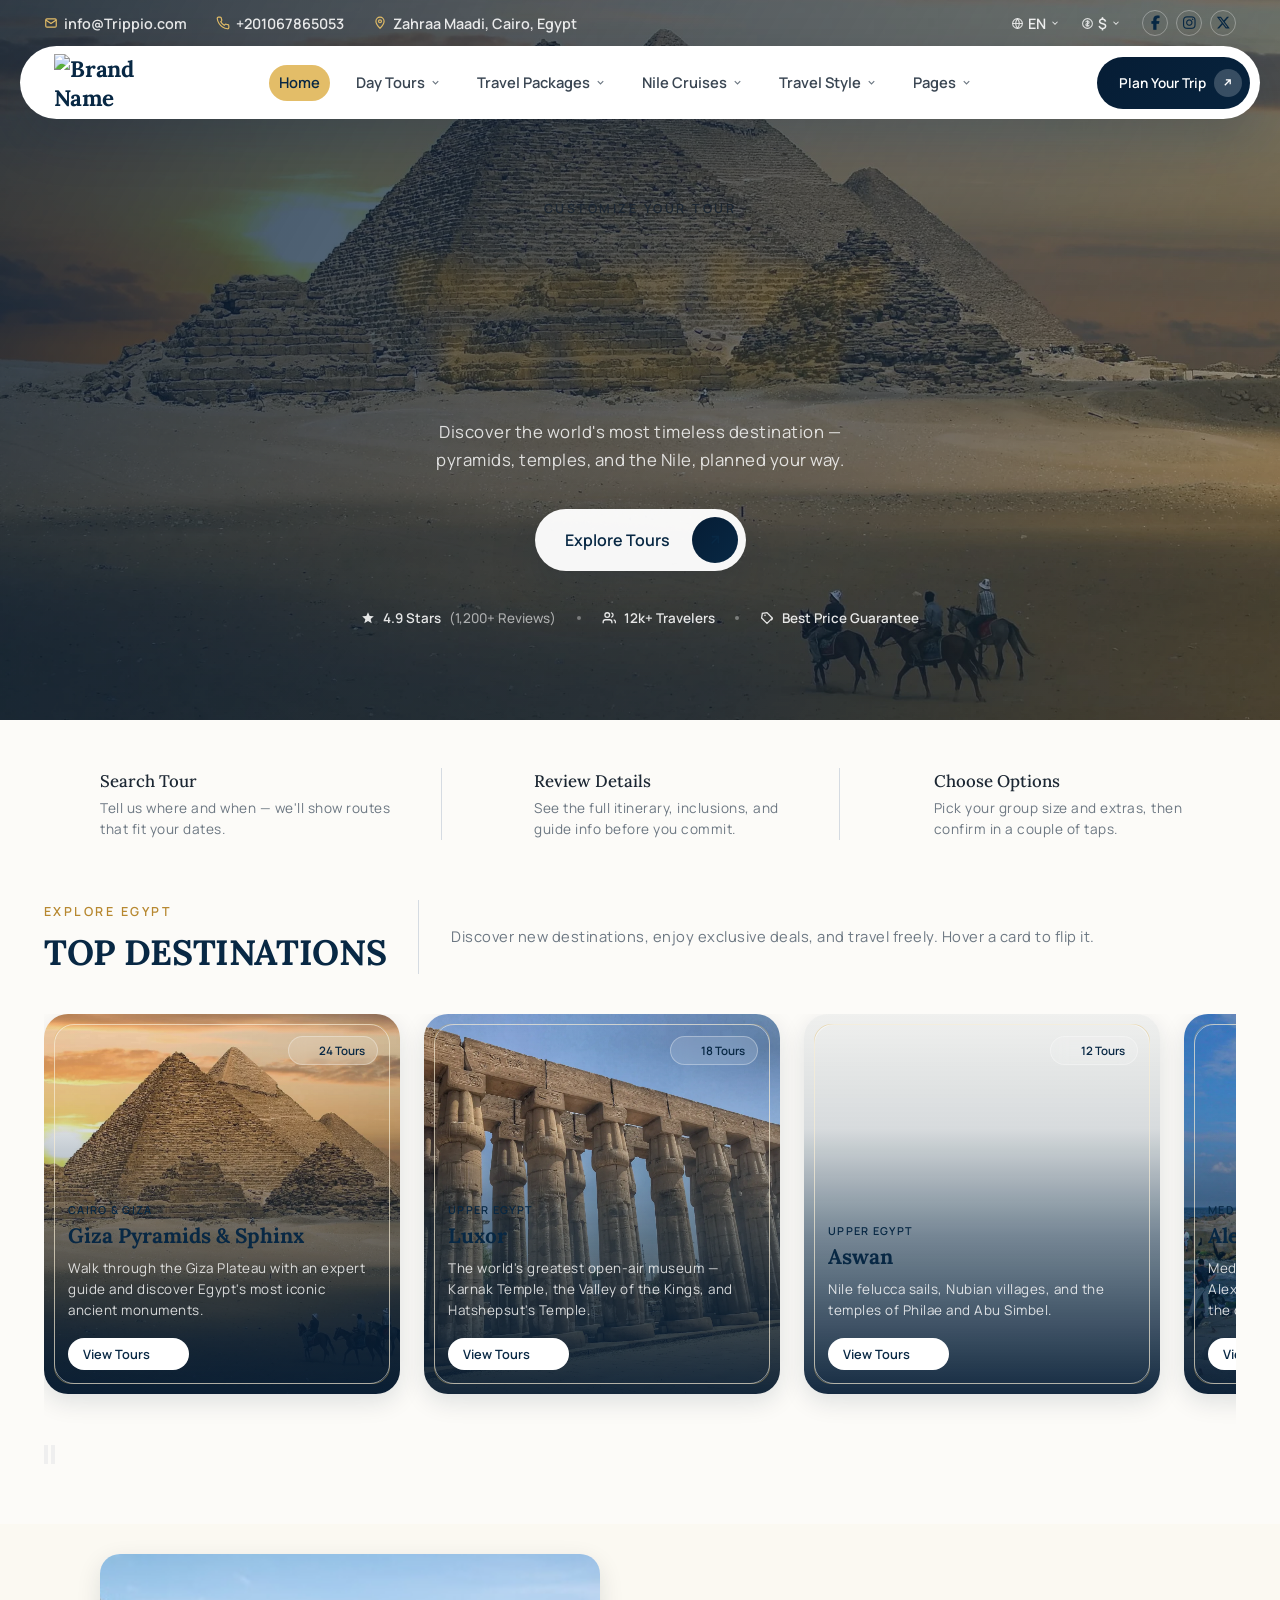
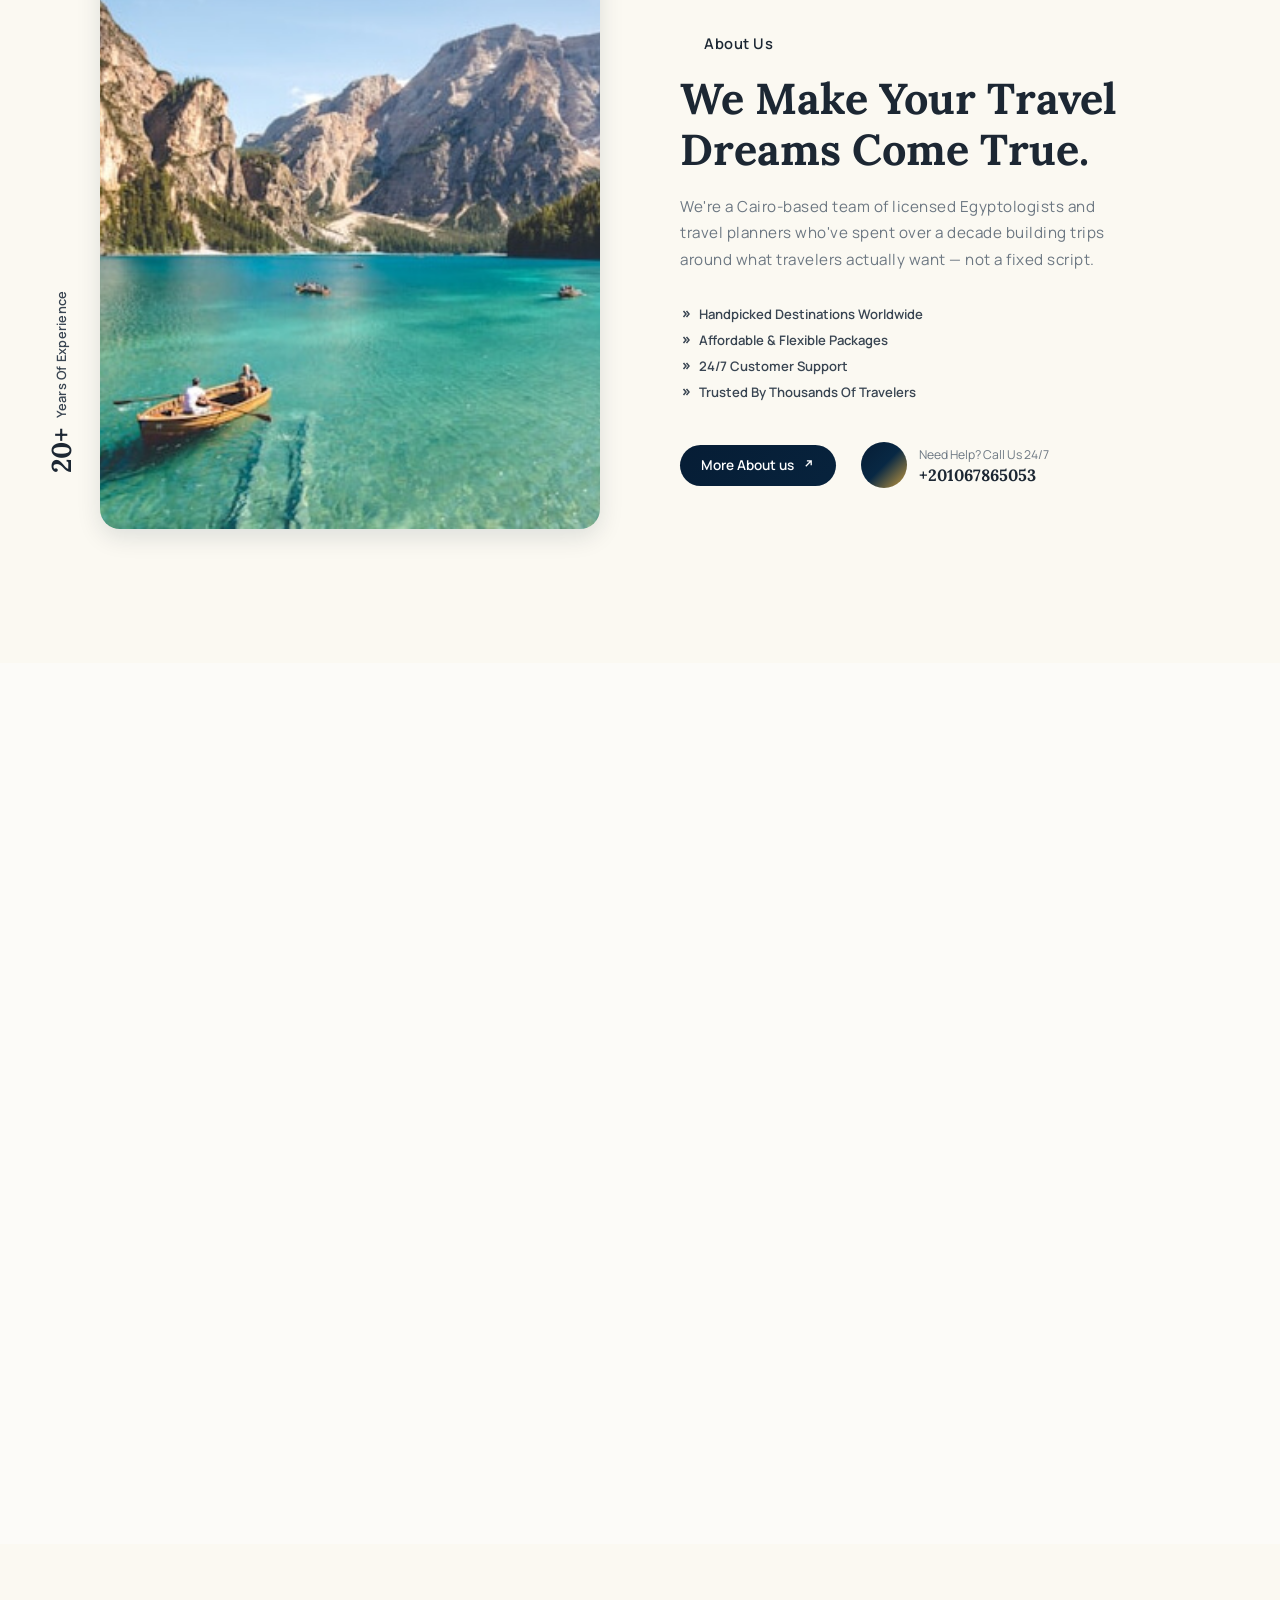
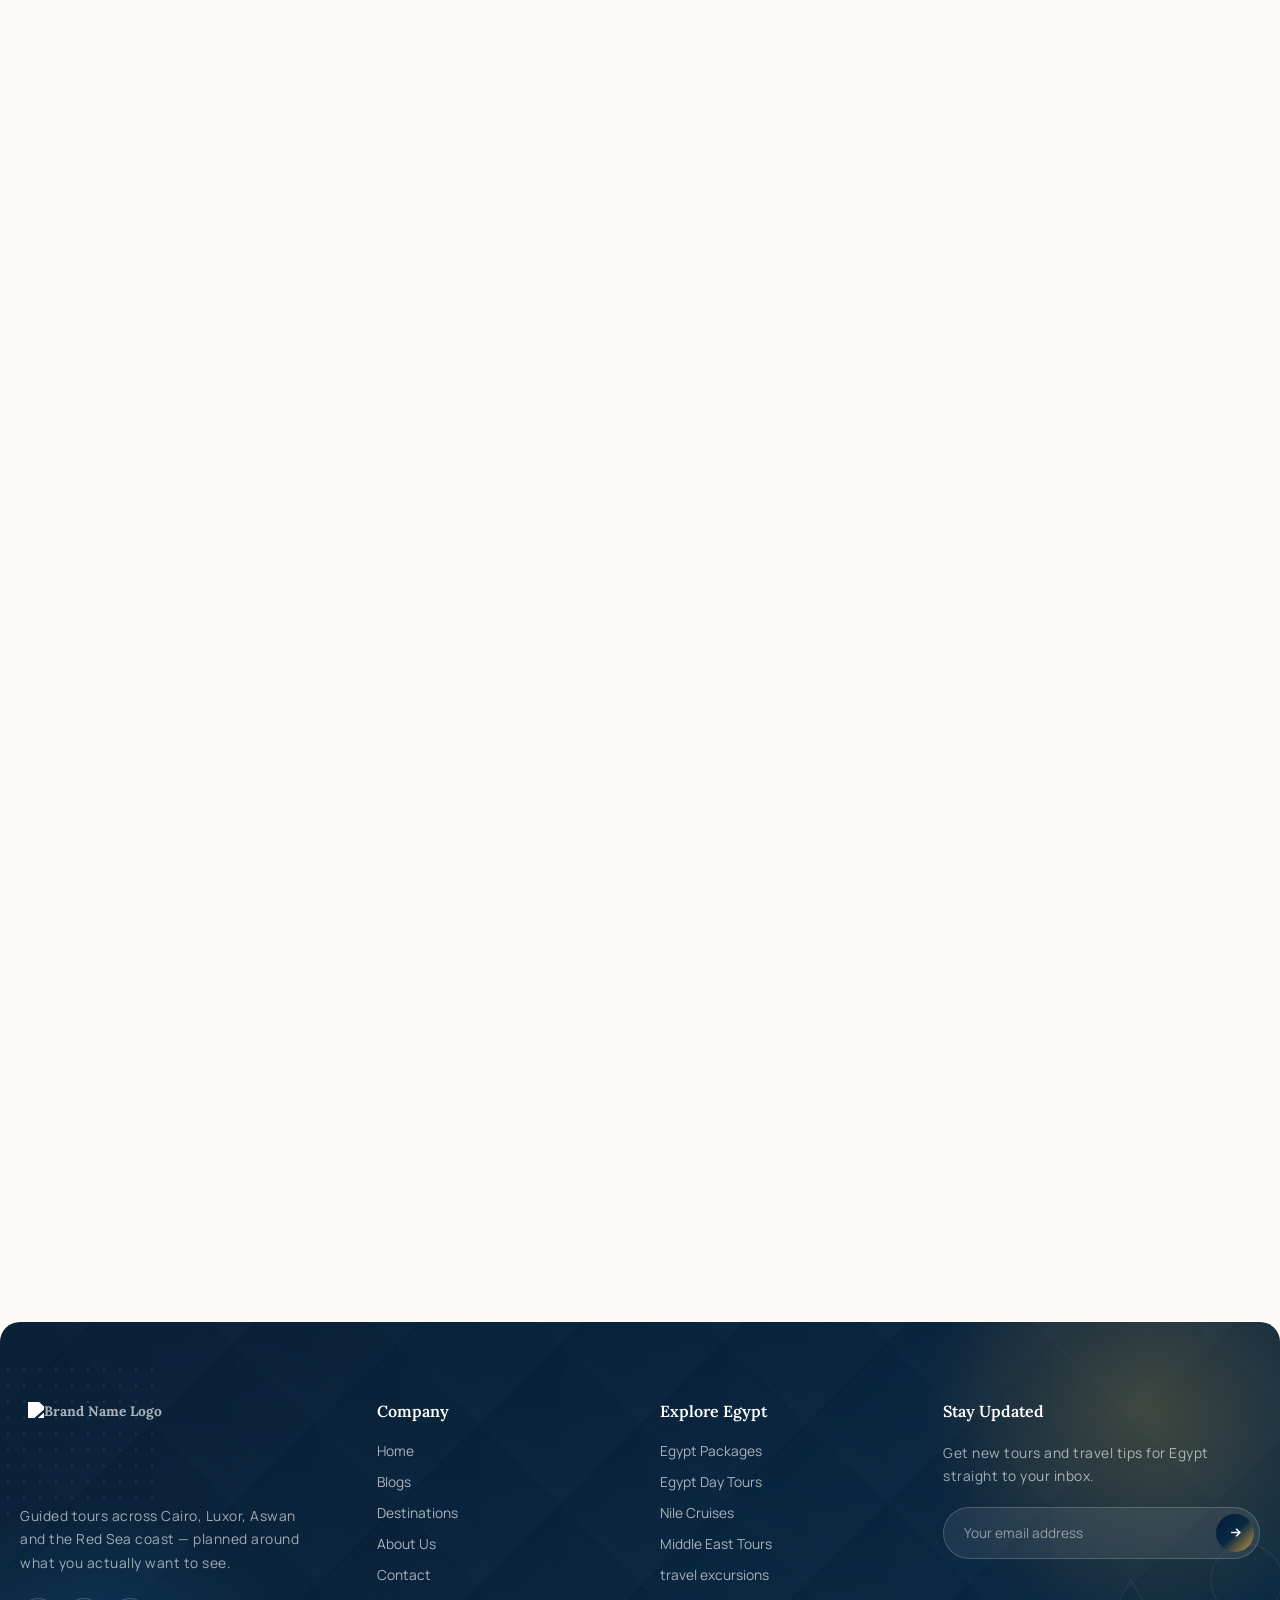
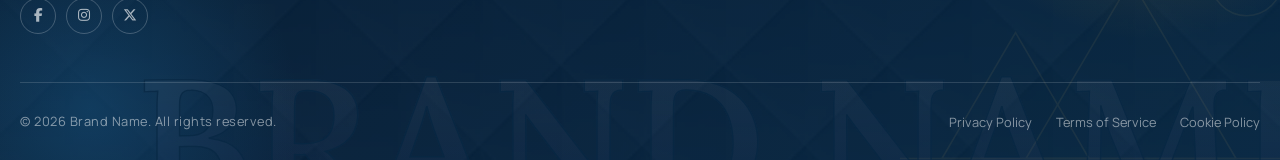
==== commit 02cba110: "fix text in header & footer and change tour details style" ====
--- a/index.html
+++ b/index.html
@@ -12,7 +12,7 @@
     content="Egypt tours, Giza pyramids tour, Cairo day trip, Nile cruise, Luxor tours, Aswan felucca, Egypt travel agency, book Egypt vacation" />
   <meta name="author" content="Brand Name" />
   <meta name="robots" content="index, follow" />
-  <link rel="canonical" href="https://www.BrandName.com/" />
+  <link rel="canonical" href="https://www.Trippio.com/" />
   <meta name="theme-color" content="#082844" />
   <link rel="preload" as="image" href="assets/images/tours/Pyramids-in-Egypt-webp.webp" fetchpriority="high" />
 
@@ -26,8 +26,8 @@
   <meta property="og:title" content="Brand Name | Guided Pyramid, Nile &amp; Luxor Tours" />
   <meta property="og:description"
     content="Plan a trip built around what you actually want to see — pyramids, temples, and the Nile — with local Egyptologist guides." />
-  <meta property="og:url" content="https://www.BrandName.com/" />
-  <meta property="og:image" content="https://www.BrandName.com/assets/images/tours/Pyramids-in-Egypt-webp.webp" />
+  <meta property="og:url" content="https://www.Trippio.com/" />
+  <meta property="og:image" content="https://www.Trippio.com/assets/images/tours/Pyramids-in-Egypt-webp.webp" />
   <meta property="og:image:width" content="1200" />
   <meta property="og:image:height" content="630" />
   <meta property="og:locale" content="en_US" />
@@ -37,7 +37,7 @@
   <meta name="twitter:title" content="Brand Name | Guided Pyramid, Nile &amp; Luxor Tours" />
   <meta name="twitter:description"
     content="Book guided Egypt tours — Giza Pyramids, Nile felucca sails, and Luxor &amp; Karnak temples with local Egyptologist guides." />
-  <meta name="twitter:image" content="https://www.BrandName.com/assets/images/tours/great-pyramid-webp.webp" />
+  <meta name="twitter:image" content="https://www.Trippio.com/assets/images/tours/great-pyramid-webp.webp" />
 
   <!-- Performance: connect early, preload the LCP image, load fonts without blocking render -->
   <link rel="preconnect" href="https://fonts.googleapis.com" />
@@ -69,14 +69,14 @@
   "@context": "https://schema.org",
   "@type": "TravelAgency",
   "name": "Brand Name",
-  "url": "https://www.BrandName.com/",
-  "logo": "https://www.BrandName.com/assets/images/BrandName-logo.png",
-  "image": "https://www.BrandName.com/assets/images/tours/Pyramids-in-Egypt-webp.webp",
+  "url": "https://www.Trippio.com/",
+  "logo": "https://www.Trippio.com/assets/images/Trippio-logo.png",
+  "image": "https://www.Trippio.com/assets/images/tours/Pyramids-in-Egypt-webp.webp",
   "priceRange": "$$",
   "areaServed": "Egypt",
   "sameAs": [
-    "https://www.facebook.com/BrandName",
-    "https://www.instagram.com/BrandName"
+    "https://www.facebook.com/Trippio",
+    "https://www.instagram.com/Trippio"
   ]
 }
 </script>
@@ -87,10 +87,10 @@
   "@context": "https://schema.org",
   "@type": "WebSite",
   "name": "Brand Name",
-  "url": "https://www.BrandName.com/",
+  "url": "https://www.Trippio.com/",
   "potentialAction": {
     "@type": "SearchAction",
-    "target": "https://www.BrandName.com/search?q={search_term_string}",
+    "target": "https://www.Trippio.com/search?q={search_term_string}",
     "query-input": "required name=search_term_string"
   }
 }
@@ -154,12 +154,12 @@
       <div class="topbar">
         <div class="container topbar__inner">
           <div class="topbar__left">
-            <a href="mailto:info@BrandName.com">
+            <a href="mailto:info@Trippio.com">
               <svg width="14" height="14" viewBox="0 0 24 24" fill="none" stroke="currentColor" stroke-width="2">
                 <rect x="3" y="5" width="18" height="14" rx="2" />
                 <path d="M3 7l9 6 9-6" />
               </svg>
-              info@BrandName.com
+              info@Trippio.com
             </a>
             <a href="tel:+201067865053">
               <svg width="14" height="14" viewBox="0 0 24 24" fill="none" stroke="currentColor" stroke-width="2">
@@ -242,8 +242,8 @@
           <div class="nav-pill w-full">
             <a href="index.html" class="logo">
               <picture>
-                <source media="(min-width: 769px)" srcset="assets/images/BrandName-logo.png" sizes="100vw"
-                  type="image/png" width="874" height="500"><img title="image" src="assets/images/BrandName-logo.png"
+                <source media="(min-width: 769px)" srcset="assets/images/Trippio-logo.png" sizes="100vw"
+                  type="image/png" width="874" height="500"><img title="image" src="assets/images/Trippio-logo.png"
                   alt="Brand Name" sizes="100vw" decoding="async" loading="lazy" fetchpriority="low" width="874"
                   height="500">
               </picture>
@@ -405,7 +405,7 @@
                   </div>
                 </li>
 
-                <li>
+          <!--       <li>
                   <a href="category.html" class="nav-link">Destinations
                     <svg class="nav-caret" width="11" height="11" viewBox="0 0 24 24" fill="none" stroke-width="2.5">
                       <path d="M6 9l6 6 6-6" />
@@ -441,7 +441,7 @@
                         </p>
                     </div>
                   </div>
-                </li>
+                </li> -->
 
                 <li>
                   <span class="nav-link">Pages
@@ -489,7 +489,7 @@
         </svg>
       </button>
       <a href="index.html" class="mobile-menu__logo">
-        <img src="assets/images/BrandName-logo.png" alt="Brand Name">
+        <img src="assets/images/Trippio-logo.png" alt="Brand Name">
       </a>
       <div class="mobile-menu__views" id="mobileMenuViews">
         <div class="mobile-menu__panel mobile-menu__panel--main">
@@ -529,14 +529,14 @@
                 </svg>
               </button>
             </div>
-            <div class="mobile-menu__cat-row" data-cat="destinations">
+        <!--      <div class="mobile-menu__cat-row" data-cat="destinations">
               <a href="category.html" class="mobile-menu__cat-link">Destinations</a>
               <button class="mobile-menu__cat-arrow" aria-label="Show Destinations subcategories">
                 <svg width="15" height="15" viewBox="0 0 24 24" fill="none" stroke="currentColor" stroke-width="2.3">
                   <path d="M9 6l6 6-6 6" />
                 </svg>
               </button>
-            </div>
+            </div>  -->
             <div class="mobile-menu__cat-row" data-cat="pages">
               <span class="mobile-menu__cat-link">Pages</span>
               <button class="mobile-menu__cat-arrow" aria-label="Show Pages subcategories">
@@ -1714,9 +1714,9 @@
                 quote.</p>
             </div>
           </div>
-          <div class="BrandName-faq-controls">
-            <button class="BrandName-faq-toggle-btn">Show More ↓</button>
-            <a href="contact.html" class="BrandName-faq-cta-link" style="display: none; margin-left: 10px;">
+          <div class="Trippio-faq-controls">
+            <button class="Trippio-faq-toggle-btn">Show More ↓</button>
+            <a href="contact.html" class="Trippio-faq-cta-link" style="display: none; margin-left: 10px;">
               <svg viewBox="0 0 24 24" fill="none" stroke="currentColor" stroke-width="2" stroke-linecap="round">
                 <path d="M21 15a2 2 0 0 1-2 2H7l-4 4V5a2 2 0 0 1 2-2h14a2 2 0 0 1 2 2z"></path>
               </svg>
@@ -2117,16 +2117,16 @@
     </div>
     <div class="testi-stage">
     <div class="testimonial-animate">
-      <img class="testimonial-img testimonial-img1 back-img" src="assets/images/tripadvisor.png" alt="" loading="lazy" decoding="async">
-      <img class="testimonial-img testimonial-img2 back-img" src="assets/images/tripadvisor.png" alt="" loading="lazy" decoding="async">
-      <img class="testimonial-img testimonial-img3 back-img" src="assets/images/tripadvisor.png" alt="" loading="lazy" decoding="async">
-      <img class="testimonial-img testimonial-img4 back-img" src="assets/images/tripadvisor.png" alt="" loading="lazy" decoding="async">
-      <img class="testimonial-img testimonial-img5 back-img" src="assets/images/tripadvisor.png" alt="" loading="lazy" decoding="async">
-      <img class="testimonial-img testimonial-img6 back-img" src="assets/images/tripadvisor.png" alt="" loading="lazy" decoding="async">
-      <img class="testimonial-img testimonial-img7 back-img" src="assets/images/tripadvisor.png" alt="" loading="lazy" decoding="async">
-      <img class="testimonial-img testimonial-img8 back-img" src="assets/images/tripadvisor.png" alt="" loading="lazy" decoding="async">
-      <img class="testimonial-img testimonial-img9 back-img" src="assets/images/tripadvisor.png" alt="" loading="lazy" decoding="async">
-      <img class="testimonial-img testimonial-img10 back-img" src="assets/images/tripadvisor.png" alt="" loading="lazy" decoding="async">
+      <img class="testimonial-img testimonial-img1 back-img" src="assets/images/testimonials/tripadvisor.png" alt="" loading="lazy" decoding="async">
+      <img class="testimonial-img testimonial-img2 back-img" src="assets/images/testimonials/tripadvisor.png" alt="" loading="lazy" decoding="async">
+      <img class="testimonial-img testimonial-img3 back-img" src="assets/images/testimonials/tripadvisor.png" alt="" loading="lazy" decoding="async">
+      <img class="testimonial-img testimonial-img4 back-img" src="assets/images/testimonials/tripadvisor.png" alt="" loading="lazy" decoding="async">
+      <img class="testimonial-img testimonial-img5 back-img" src="assets/images/testimonials/tripadvisor.png" alt="" loading="lazy" decoding="async">
+      <img class="testimonial-img testimonial-img6 back-img" src="assets/images/testimonials/tripadvisor.png" alt="" loading="lazy" decoding="async">
+      <img class="testimonial-img testimonial-img7 back-img" src="assets/images/testimonials/tripadvisor.png" alt="" loading="lazy" decoding="async">
+      <img class="testimonial-img testimonial-img8 back-img" src="assets/images/testimonials/tripadvisor.png" alt="" loading="lazy" decoding="async">
+      <img class="testimonial-img testimonial-img9 back-img" src="assets/images/testimonials/tripadvisor.png" alt="" loading="lazy" decoding="async">
+      <img class="testimonial-img testimonial-img10 back-img" src="assets/images/testimonials/tripadvisor.png" alt="" loading="lazy" decoding="async">
     </img>
     </div>
     
@@ -2446,8 +2446,8 @@
       <div class="footer-col">
         <a href="index.html" class="footer-logo">
           <picture>
-            <source media="(min-width: 769px)" srcset="assets/images/BrandName-logo.png" sizes="100vw" width="874"
-              type="image/png" height="500"><img title="image" src="assets/images/BrandName-logo.png"
+            <source media="(min-width: 769px)" srcset="assets/images/Trippio-logo.png" sizes="100vw" width="874"
+              type="image/png" height="500"><img title="image" src="assets/images/Trippio-logo.png"
               alt="Brand Name Logo" width="874" loading="lazy" decoding="async" sizes="100vw" fetchpriority="low"
               height="500">
           </picture>
@@ -2462,7 +2462,7 @@
       </div>
 
       <div class="footer-col">
-        <h4>Explore</h4>
+        <h4>Company</h4>
         <ul>
           <li><a href="index.html">Home</a></li>
           <li><a href="blogs-posts.html">Blogs</a></li>
@@ -2473,13 +2473,13 @@
       </div>
 
       <div class="footer-col">
-        <h4>Destinations</h4>
+        <h4>Explore Egypt</h4>
         <ul>
-          <li><a href="subcategory.html">Cairo &amp; Giza</a></li>
-          <li><a href="subcategory.html">Luxor</a></li>
-          <li><a href="subcategory.html">Aswan</a></li>
-          <li><a href="subcategory.html">Alexandria</a></li>
-          <li><a href="subcategory.html">Sharm El Sheikh</a></li>
+          <li><a href="category.html">Egypt Packages</a></li>
+          <li><a href="category.html">Egypt Day Tours</a></li>
+          <li><a href="category.html">Nile Cruises</a></li>
+          <li><a href="category.html">Middle East Tours</a></li>
+          <li><a href="category.html">travel excursions </a></li>
         </ul>
       </div>
 
--- a/assets/css/home.css
+++ b/assets/css/home.css
@@ -701,652 +701,210 @@
 /* =========================================================
      JOURNEY CATEGORIES
   ========================================================= */
-.home-categories-slider {
+
+
+/* =========================================================
+   CATEGORY CARDS
+========================================================= */
+.category-flip-grid {
+  display: grid;
+  grid-template-columns: repeat(3, 1fr);
+  gap: 1.75rem;
+}
+
+.category-card {
+  display: block;
+  height: 320px;
+  text-decoration: none;
+  border-radius: 21px;
+  /*corner-shape: scoop;*/
+  overflow: hidden;
+}
+
+.category-card__inner {
   position: relative;
-}
-
-.home-categories-swiper {
+  width: 100%;
+  height: 100%;
+  border-radius: var(--radius-lg);
+  box-shadow: var(--shadow-md);
   overflow: hidden;
-  padding: 8px 4px 24px;
-}
-
-.home-categories-swiper .swiper-slide {
-  height: auto;
-}
-
-.home-categories-swiper swipper-wrapper {
-  padding-bottom: 0;
-}
-
-.category-card {
-  position: relative;
-  display: block;
-  height: 400px;
-  overflow: hidden;
-  border-radius: 24px;
-  color: var(--color-white);
-  text-decoration: none;
-  box-shadow: var(--shadow-md);
   transition: box-shadow .4s ease, transform .4s ease;
 }
 
-.category-card:hover,
-.category-card:focus-visible {
-  box-shadow: 0 22px 45px rgba(6, 29, 53, .3);
-  transform: translateY(-5px);
-}
-
-.category-card::before {
+.category-card__inner::before {
+  position: absolute;
+  left: 10px;
+  top: 10px;
+  right: 10px;
+  bottom: 10px;
   content: "";
-  position: absolute;
-  inset: 10px;
-  z-index: 3;
-  border: 1px solid rgba(227, 189, 104, .34);
-  border-radius: 17px;
+  z-index: 20;
   pointer-events: none;
-  transition: inset .4s ease, border-color .4s ease;
-}
-
-.category-card:hover::before,
-.category-card:focus-visible::before {
-  inset: 14px;
-  border-color: var(--color-accent);
-}
-
-.category-card__img {
-  position: absolute;
-  inset: 0;
-}
-
-.category-card__img img {
+  border: 1px solid rgba(255, 255, 255, 0.5);
+  /*corner-shape: scoop;*/
+  border-radius: var(--radius-lg);
+}
+
+.category-card:hover .category-card__inner,
+.category-card:focus-visible .category-card__inner {
+  box-shadow: var(--shadow-lg);
+  transform: translateY(-4px);
+}
+
+/* ---------- Image ---------- */
+.category-card__inner>img {
   display: block;
   width: 100%;
   height: 100%;
   object-fit: cover;
-  transform: scale(1.14);
-  transition: transform .75s cubic-bezier(.22, .7, .25, 1);
-}
-
-.category-card:hover .category-card__img img,
-.category-card:focus-visible .category-card__img img {
-  transform: scale(1);
-}
-
-.category-card__img::after {
-  content: "";
+  transition: transform .4s ease;
+  transform: perspective(0)rotateX(0)rotateY(0)scaleX(1)scaleY(1)translateY(0);
+  transform-origin: 70% !important;
+}
+
+.category-card:hover .category-card__inner>img {
+  transform: scale(1) perspective(1000px)rotateX(.06deg)rotateY(0)scaleX(1.05)scaleY(1.05)translateY(0) !important;
+
+}
+
+/* ---------- Overlay ---------- */
+.category-card__overlay {
   position: absolute;
   inset: 0;
-  background: linear-gradient(0deg, rgba(6, 29, 53, .96) 0%, rgba(8, 40, 68, .68) 38%, rgba(8, 40, 68, .1) 76%);
-  transition: background .4s ease;
-}
-
+  background: linear-gradient(0deg,
+      rgba(6, 29, 53, .94) 0%,
+      rgba(8, 40, 68, .55) 42%,
+      rgba(8, 40, 68, .15) 70%,
+      rgba(8, 40, 68, .05) 100%);
+  pointer-events: none;
+}
+
+/* ---------- Count Badge ---------- */
 .category-card__count {
   position: absolute;
-  top: 22px;
-  right: 22px;
-  z-index: 4;
+  top: 25px;
+  right: 25px;
+  z-index: 3;
+  display: inline-flex;
+  align-items: center;
+  gap: 6px;
   padding: 6px 13px;
   border: 1px solid rgba(255, 255, 255, .35);
   border-radius: 999px;
-  background: rgba(8, 40, 68, .28);
+  background: rgba(8, 40, 68, .35);
   backdrop-filter: blur(8px);
   color: var(--color-white);
   font-size: .74rem;
   font-weight: 700;
 }
 
-.category-content {
-  position: absolute;
-  right: 24px;
-  bottom: 24px;
-  left: 24px;
-  z-index: 4;
-}
-
-.category-content__eyebrow {
+.category-card__count svg {
+  width: 13px;
+  height: 13px;
+  stroke: var(--color-accent-light);
+  flex-shrink: 0;
+}
+
+/* ---------- Content Box ---------- */
+.category-card__content {
+  position: absolute;
+  left: 0;
+  right: 0;
+  bottom: 0;
+  z-index: 2;
+  padding: 1.6rem 1.5rem 1.5rem;
+  display: flex;
+  flex-direction: column;
+  justify-content: flex-end;
+}
+
+.category-card__eyebrow {
   display: block;
-  margin-bottom: 7px;
+  margin-bottom: 6px;
   color: var(--color-accent-light);
-  font-size: .65rem;
+  font-size: .68rem;
   font-weight: 800;
-  letter-spacing: .13em;
+  letter-spacing: .12em;
   text-transform: uppercase;
 }
 
-.category-content h3 {
-  margin: 0;
+.category-card__content h3 {
+  margin: 0 0 .55rem;
   color: var(--color-white);
   font-family: var(--font-heading);
-  font-size: 1.35rem;
+  font-size: 1.3rem;
   font-weight: 700;
-  line-height: 1.2;
-}
-
-.category-desc {
+  line-height: 1.25;
+}
+
+.category-card__content p {
+  margin: 0 0 1.1rem;
+  color: rgba(255, 255, 255, .82);
+  font-size: .84rem;
+  line-height: 1.55;
   display: -webkit-box;
-  max-height: 0;
-  margin: 0;
+  -webkit-line-clamp: 3;
+  -webkit-box-orient: vertical;
   overflow: hidden;
-  opacity: 0;
-  color: rgba(255, 255, 255, .84);
+}
+
+/* ---------- CTA ---------- */
+.category-card__cta {
+  display: inline-flex;
+  align-items: center;
+  gap: 8px;
+  width: fit-content;
+  padding: 7px 15px;
+  border-radius: 999px;
+  background: #fff;
+  color: var(--color-accent-dark);
+  font-family: var(--font-body);
   font-size: .8rem;
-  line-height: 1.5;
-  transition: max-height .45s ease, margin .4s ease, opacity .35s ease;
-  -webkit-box-orient: vertical;
-  -webkit-line-clamp: 3;
-}
-
-.category-card:hover .category-desc,
-.category-card:focus-visible .category-desc {
-  max-height: 3.6rem;
-  margin-top: 9px;
-  opacity: 1;
-}
-
-.category-bottom {
-  display: flex;
-  align-items: center;
-  justify-content: space-between;
-  gap: 10px;
-  margin-top: 14px;
-  padding-top: 12px;
-  border-top: 1px dashed rgba(255, 255, 255, .32);
-}
-
-.tours-count {
-  overflow: hidden;
-  color: rgba(255, 255, 255, .85);
-  font-size: .73rem;
   font-weight: 700;
-  text-overflow: ellipsis;
-  white-space: nowrap;
-}
-
-.category-cta {
-  display: inline-flex;
-  align-items: center;
-  gap: 5px;
-  color: var(--color-white);
-  font-size: .74rem;
-  font-weight: 700;
-  text-transform: uppercase;
-}
-
-.category-cta svg {
-  width: 28px;
-  height: 28px;
-  padding: 7px;
-  border-radius: 50%;
-  background: var(--gradient-accent);
-  stroke: var(--color-white);
-  transition: transform .35s ease;
-}
-
-.category-card:hover .category-cta svg,
-.category-card:focus-visible .category-cta svg {
-  transform: rotate(-45deg);
-}
-
-.home-categories-prev,
-.home-categories-next {
-  position: absolute;
-  top: 50%;
-  z-index: 6;
-  display: grid;
-  width: 44px;
-  height: 44px;
-  place-items: center;
-  border: 1px solid rgba(255, 255, 255, .8);
-  border-radius: 50%;
-  background: var(--color-primary);
-  color: var(--color-white);
-  box-shadow: var(--shadow-md);
-  cursor: pointer;
-  transform: translateY(-50%);
-  transition: background .25s ease, opacity .25s ease;
-}
-
-.home-categories-prev {
-  left: -22px;
-}
-
-.home-categories-next {
-  right: -22px;
-}
-
-.home-categories-prev svg,
-.home-categories-next svg {
-  width: 18px;
-  height: 18px;
-}
-
-.home-categories-prev:hover,
-.home-categories-next:hover {
-  background: var(--color-accent-dark);
-}
-
-.home-categories-slider:not(.has-overflow) .home-categories-prev,
-.home-categories-slider:not(.has-overflow) .home-categories-next {
-  display: none;
-}
-
-.home-categories-prev.swiper-button-disabled,
-.home-categories-next.swiper-button-disabled {
-  opacity: .38;
-  cursor: default;
-}
-
-.journey-categories {
-  display: grid;
-  grid-template-columns: repeat(4, minmax(0, 1fr));
-  gap: 20px;
-  align-items: stretch;
-}
-
-/* Keep the original journey layout while using category-card content. */
-.journey-categories.home-categories-slider {
-  display: block;
-}
-
-.journey-categories .category-card {
-  display: flex;
-  height: 390px;
-  flex-direction: column;
-  overflow: hidden;
-  border-radius: 0;
-  background: var(--color-white);
-  box-shadow: none;
-  transform: none;
-}
-
-.journey-categories .swiper-slide:nth-child(even) .category-card {
-  flex-direction: column-reverse;
-}
-
-.journey-categories .category-card::before {
-  display: none;
-}
-
-.journey-categories .category-card__img {
-  position: relative;
-  inset: auto;
-  height: 295px;
-  flex: 0 0 295px;
-  overflow: hidden;
-  border: 1px solid rgba(8, 40, 68, .12);
-  border-radius: 20px;
-  transition: height .45s ease, flex-basis .45s ease;
-}
-
-.journey-categories .category-card:hover .category-card__img,
-.journey-categories .category-card:focus-visible .category-card__img {
-  height: 230px;
-  flex-basis: 230px;
-}
-
-.journey-categories .category-card__img::after {
-  background: linear-gradient(0deg, rgba(6, 29, 53, .32), transparent 48%);
-}
-
-.journey-categories .category-card__count {
-  top: 16px;
-  right: 16px;
-}
-
-.journey-categories .category-content {
-  position: relative;
-  inset: auto;
-  min-height: 95px;
-  padding: 12px 0 6px;
-  color: var(--color-primary-dark);
-}
-
-.journey-categories .swiper-slide:nth-child(even) .category-content {
-  padding: 0 0 12px;
-}
-
-.journey-categories .category-content__eyebrow {
-  display: none;
-}
-
-.journey-categories .category-content h3 {
-  color: var(--color-primary-dark);
-  font-family: var(--font-body);
-  font-size: 1rem;
-  line-height: 1.25;
-}
-
-.journey-categories .category-desc {
-  color: var(--color-gray-600);
-}
-
-.journey-categories .category-card:hover .category-desc,
-.journey-categories .category-card:focus-visible .category-desc {
-  max-height: 3.6rem;
-}
-
-.journey-categories .category-bottom {
-  margin-top: 8px;
-  padding-top: 7px;
-  border-color: var(--color-gray-300);
-}
-
-.journey-categories .tours-count {
-  color: var(--color-gray-600);
-}
-
-.journey-categories .category-cta {
-  color: var(--color-primary);
-}
-
-/* Expanded active destination slider */
-.journey-categories .home-categories-swiper {
-  padding: 8px 4px 28px;
-}
-
-.journey-categories .home-categories-swiper .swiper-slide {
-  width: calc(26% - 16px);
-  transition: width .6s cubic-bezier(.22, .7, .25, 1);
-}
-
-.journey-categories .home-categories-swiper .swiper-slide-active {
-  width: 48%;
-}
-
-.journey-categories .category-card,
-.journey-categories .swiper-slide:nth-child(even) .category-card {
-  position: relative;
-  display: flex;
-  height: 390px;
-  flex-direction: column;
-  overflow: hidden;
-  border-radius: 18px;
-  background: var(--color-white);
-}
-
-.journey-categories .category-card__img {
-  width: 100%;
-  height: 305px;
-  flex: 0 0 305px;
-  border: 0;
-  border-radius: 18px;
-  transition: height .6s cubic-bezier(.22, .7, .25, 1), flex-basis .6s cubic-bezier(.22, .7, .25, 1);
-}
-
-.journey-categories .category-card:hover,
-.journey-categories .category-card:focus-visible {
-  box-shadow: none;
-  transform: none;
-}
-
-.journey-categories .category-card:hover .category-card__img,
-.journey-categories .category-card:focus-visible .category-card__img {
-  height: 305px;
-  flex-basis: 305px;
-}
-
-.journey-categories .swiper-slide-active .category-card__img,
-.journey-categories .swiper-slide-active .category-card:hover .category-card__img,
-.journey-categories .swiper-slide-active .category-card:focus-visible .category-card__img {
-  height: 390px;
-  flex-basis: 390px;
-}
-
-.journey-categories .category-card__img img {
-  transform: scale(1);
-}
-
-.journey-categories .category-card:hover .category-card__img img,
-.journey-categories .category-card:focus-visible .category-card__img img {
-  transform: scale(1);
-}
-
-.journey-categories .category-card:hover .category-cta svg,
-.journey-categories .category-card:focus-visible .category-cta svg {
-  transform: none;
-}
-
-.journey-categories .category-card__img::after {
-  opacity: 0;
-  background: linear-gradient(0deg, rgba(6, 29, 53, .92) 0%, rgba(8, 40, 68, .42) 48%, transparent 78%);
-  transition: opacity .45s ease;
-}
-
-.journey-categories .swiper-slide-active .category-card__img::after {
-  opacity: 1;
-}
-
-.journey-categories .category-content,
-.journey-categories .swiper-slide:nth-child(even) .category-content {
-  position: relative;
-  inset: auto;
-  min-height: 85px;
-  padding: 10px 0 24px;
-  color: var(--color-primary-dark);
-  transition: color .35s ease;
-}
-
-.journey-categories .category-content h3 {
-  overflow: hidden;
-  font-size: 1rem;
-  text-overflow: ellipsis;
-  white-space: nowrap;
-}
-
-.journey-categories .category-card__count {
-  top: auto;
-  right: auto;
-  bottom: 20px;
-  left: 0;
-  padding: 0;
-  border: 0;
-  background: transparent;
-  color: var(--color-accent);
-  font-size: 1rem;
-  backdrop-filter: none;
-  display: flex;
-  align-items: center;
-}
-
-.journey-categories .category-card__count svg {
+  transition: gap .3s ease;
+}
+
+.category-card__cta svg {
   width: 16px;
   height: 16px;
-  margin-right: 5px;
-  color: var(--color-primary);
-  vertical-align: -2px;
-}
-
-.journey-categories .category-desc,
-.journey-categories .category-bottom {
-  display: none;
-}
-
-.journey-categories .swiper-slide-active .category-content {
-  position: absolute;
-  right: 22px;
-  bottom: 18px;
-  left: 22px;
-  z-index: 4;
-  min-height: 0;
-  padding: 0;
-  color: var(--color-white);
-}
-
-.journey-categories .swiper-slide-active .category-content h3 {
-  color: var(--color-white);
-  font-family: var(--font-heading);
-  font-size: 1.35rem;
-  white-space: normal;
-}
-
-.journey-categories .swiper-slide-active .category-content__eyebrow {
-  display: block;
-}
-
-.journey-categories .swiper-slide-active .category-desc {
-  display: -webkit-box;
-  max-height: 3.6rem;
-  margin-top: 8px;
-  opacity: 1;
-  color: rgba(255, 255, 255, .84);
-}
-
-.journey-categories .swiper-slide-active .category-bottom {
-  display: flex;
-  margin-top: 10px;
-  padding-top: 10px;
-  border-color: rgba(255, 255, 255, .3);
-}
-
-.journey-categories .swiper-slide-active .tours-count,
-.journey-categories .swiper-slide-active .category-cta {
-  color: var(--color-white);
-}
-
-.journey-categories .swiper-slide-active .category-card__count {
-  top: 18px;
-  right: 18px;
-  bottom: auto;
-  left: auto;
-  padding: 6px 12px;
-  border: 1px solid rgba(255, 255, 255, .35);
-  border-radius: 999px;
-  background: rgba(8, 40, 68, .3);
-  color: var(--color-white);
-  backdrop-filter: blur(8px);
-}
-
-.journey-categories .swiper-slide-active .category-card__count svg {
-  color: var(--color-accent-light);
-}
-
-@media (max-width: 700px) {
-  .journey-categories .home-categories-swiper .swiper-slide {
-    width: 64vw;
-  }
-
-  .journey-categories .home-categories-swiper .swiper-slide-active {
-    width: 86vw;
-  }
-}
-
-.journey-categories>.accordion__item {
-  display: none;
-}
-
-.journey-category {
-  display: flex;
-  min-width: 0;
-  flex-direction: column;
-  color: var(--color-primary-dark);
-  text-decoration: none;
-}
-
-.journey-category--reverse {
-  flex-direction: column-reverse;
-}
-
-.journey-category img {
-  display: block;
-  width: 100%;
-  height: 295px;
-  border: 1px solid rgba(8, 40, 68, .12);
-  border-radius: 20px;
-  object-fit: cover;
-  transition: transform .35s ease, box-shadow .35s ease;
-}
-
-.journey-category:hover img,
-.journey-category:focus-visible img {
-  box-shadow: 0 14px 28px rgba(8, 40, 68, .16);
-  transform: translateY(-4px);
-}
-
-.journey-category__content {
-  min-height: 82px;
-  padding: 12px 0 8px;
-}
-
-.journey-category--reverse .journey-category__content {
-  padding: 0 0 12px;
-}
-
-.journey-category__content h3 {
-  margin: 0 0 4px;
-  font-family: var(--font-body);
-  font-size: 1rem;
-  font-weight: 700;
-  line-height: 1.25;
-  color: var(--color-primary-dark);
-}
-
-.journey-category__content p {
-  display: -webkit-box;
-  margin: 0;
-  overflow: hidden;
-  font-size: .84rem;
-  line-height: 1.45;
-  color: var(--color-gray-600);
-  -webkit-box-orient: vertical;
-  -webkit-line-clamp: 3;
-}
-
-.journey-categories__footer {
-  display: flex;
-  align-items: center;
-  gap: 24px;
-  margin-top: 28px;
-}
-
-.journey-categories__footer p {
-  flex: 0 0 auto;
-  margin: 0;
-  font-size: .88rem;
-  color: var(--color-primary-dark);
-}
-
-.journey-categories__line {
-  height: 1px;
-  flex: 1;
-  background: var(--color-gray-300);
-}
-
-.journey-categories__cta {
-  display: inline-flex;
-  flex: 0 0 auto;
-  align-items: center;
-  color: var(--color-white);
-  font-size: .78rem;
-  font-weight: 700;
-  text-decoration: none;
-}
-
-.journey-categories__cta:hover {
-  color: var(--color-white);
-}
-
-.journey-categories__cta>span:first-child {
-  padding: 11px 20px;
-  border-radius: 999px;
-  background: var(--color-primary);
-}
-
-.journey-categories__cta-icon {
-  display: grid;
-  width: 40px;
-  height: 40px;
-  margin-left: -2px;
-  place-items: center;
-  border-radius: 50%;
-  background: var(--color-primary);
+  stroke: var(--color-primary-dark);
   transition: transform .3s ease;
 }
 
-.journey-categories__cta:hover .journey-categories__cta-icon,
-.journey-categories__cta:focus-visible .journey-categories__cta-icon {
-  transform: translate(5px, 0) rotate(45deg);
-}
-
+.category-card:hover .category-card__cta {
+  gap: 11px;
+}
+
+.category-card:hover .category-card__cta svg {
+  transform: translateX(3px);
+}
+
+/* ---------- Responsive ---------- */
+@media (max-width: 1024px) {
+  .category-flip-grid {
+    grid-template-columns: repeat(2, 1fr);
+  }
+}
+
+@media (max-width: 640px) {
+  .category-flip-grid {
+    grid-template-columns: 1fr;
+  }
+
+  .category-card {
+    height: 360px;
+  }
+}
+
+@media (prefers-reduced-motion: reduce) {
+
+  .category-card__inner,
+  .category-card__inner>img,
+  .category-card__cta,
+  .category-card__cta svg {
+    transition: none;
+  }
+}
 /* =========================================================
      ABOUT
   ========================================================= */
@@ -2322,7 +1880,7 @@
   color: var(--color-gray-700);
 } */
 
-.BrandName-faq-controls {
+.Trippio-faq-controls {
   display: flex;
   margin-top: 15px;
   width: 100%;
@@ -2330,7 +1888,7 @@
   padding: 0 0.5rem;
 }
 
-.BrandName-faq-toggle-btn {
+.Trippio-faq-toggle-btn {
   font-size: 14px;
   font-weight: 600;
   color: var(--color-accent-dark);
@@ -2341,13 +1899,13 @@
   background: transparent;
 }
 
-.BrandName-faq-a p {
+.Trippio-faq-a p {
   font-size: .875rem;
   color: var(--text-body);
   line-height: 1.75;
 }
 
-.BrandName-faq-cta-link {
+.Trippio-faq-cta-link {
   display: inline-flex;
   align-items: center;
   display: none;
@@ -2359,12 +1917,12 @@
   transition: color .2s, gap .2s;
 }
 
-.BrandName-faq-cta-link svg {
+.Trippio-faq-cta-link svg {
   width: 18px;
   height: 18px;
 }
 
-.BrandName-faq-cta-link:hover {
+.Trippio-faq-cta-link:hover {
   color: var(--color-accent);
   gap: .75rem;
 }
